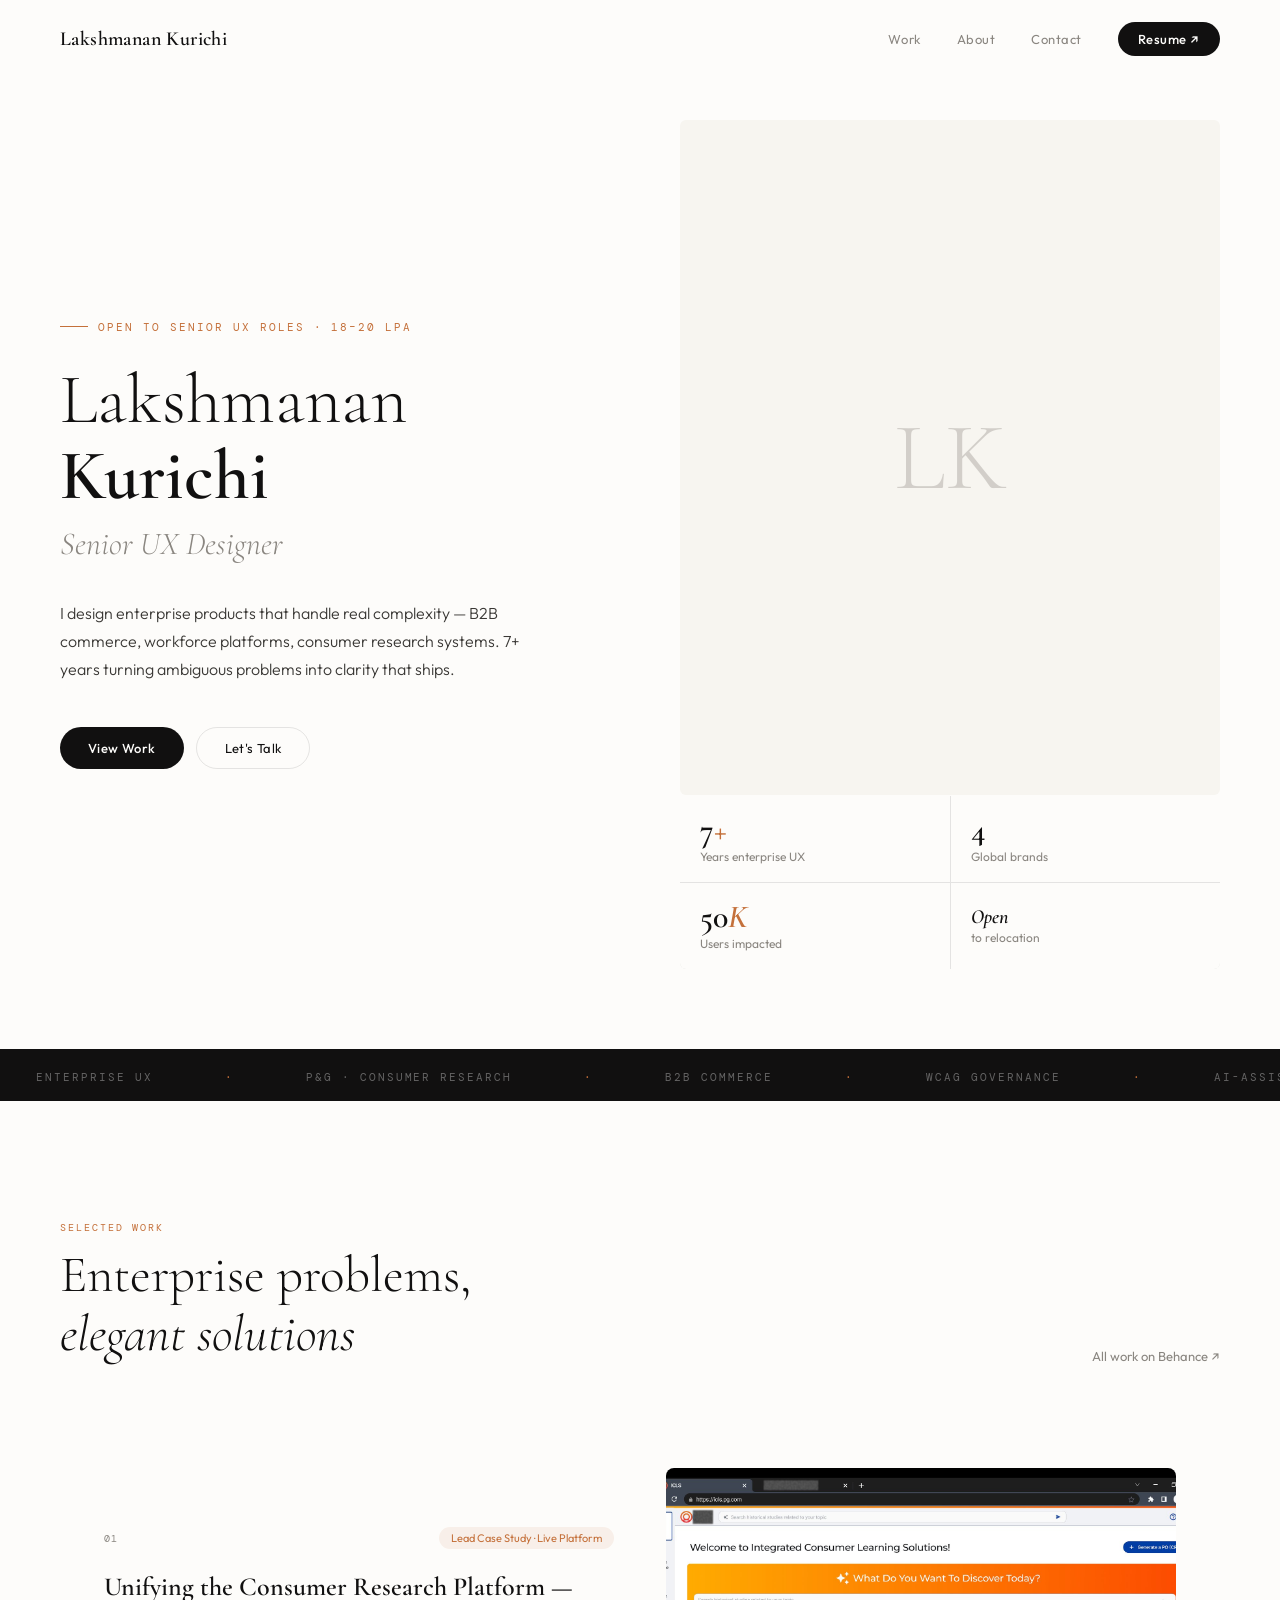
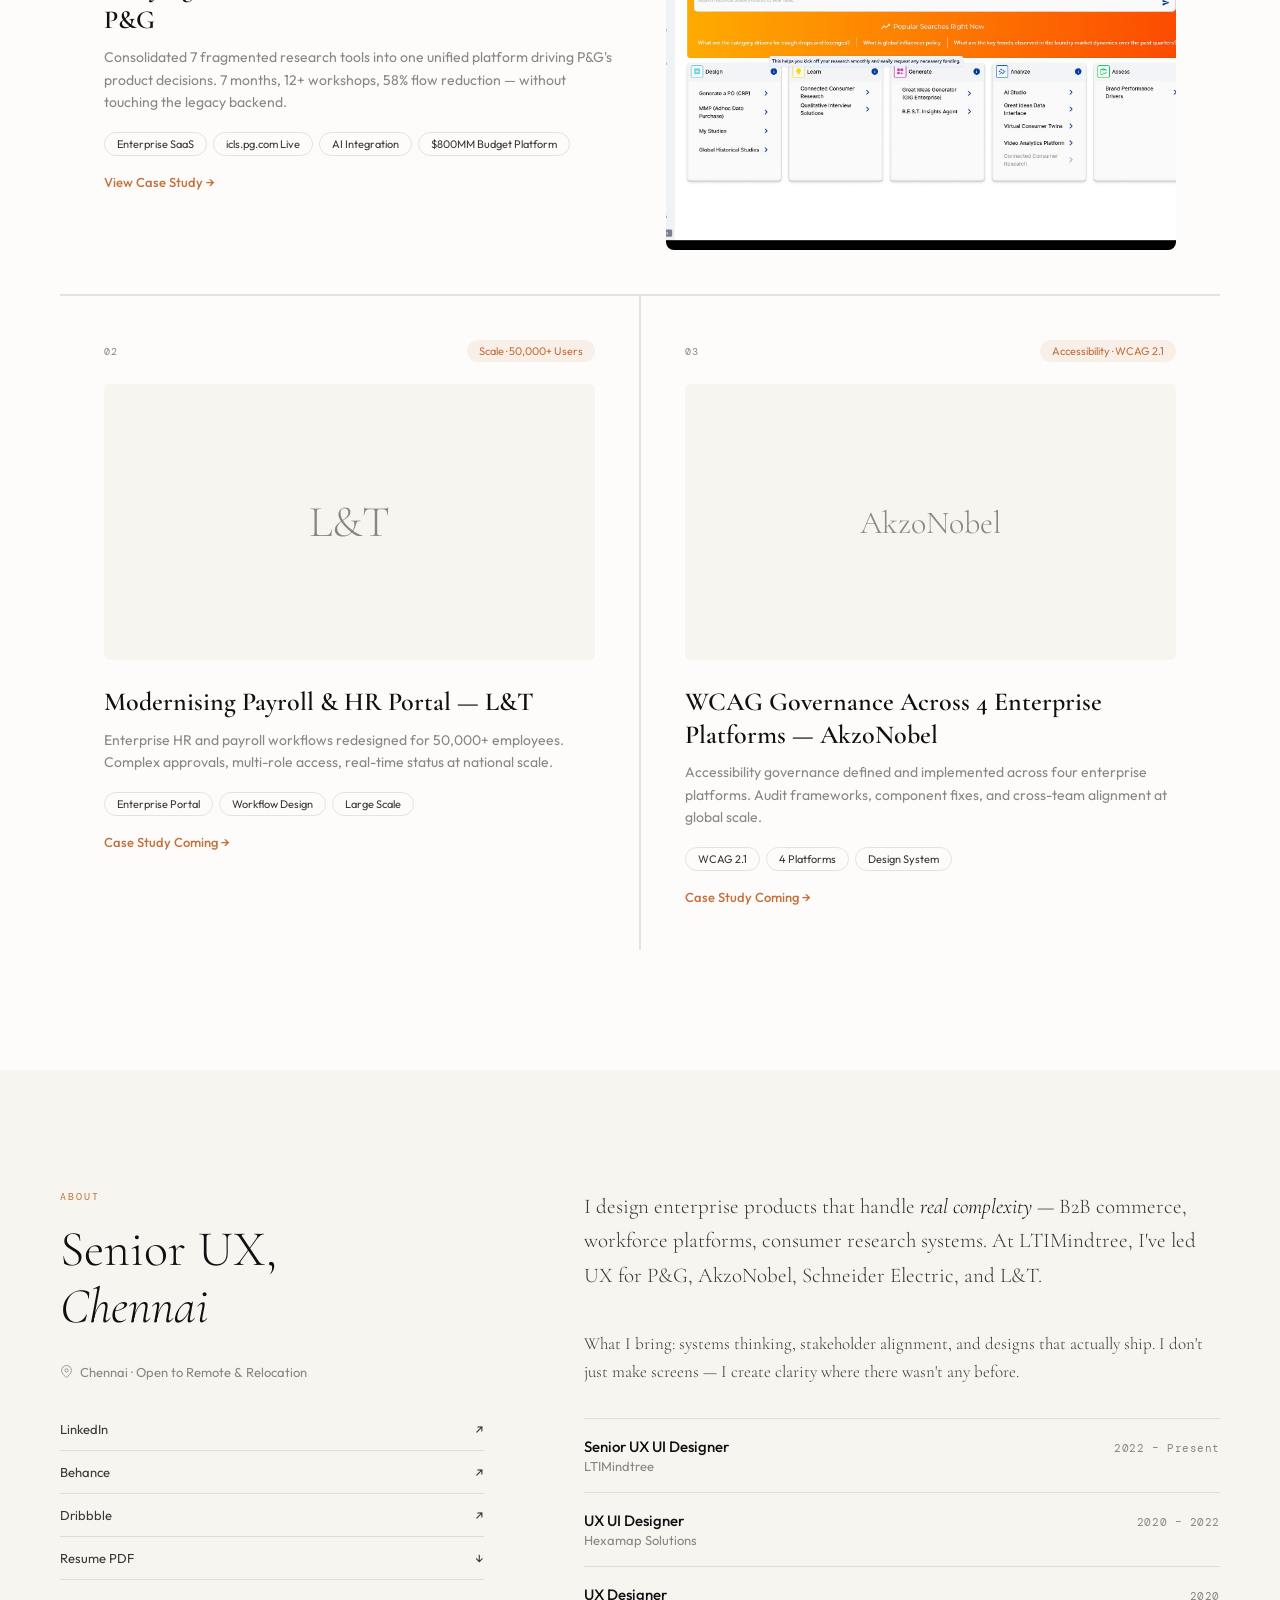
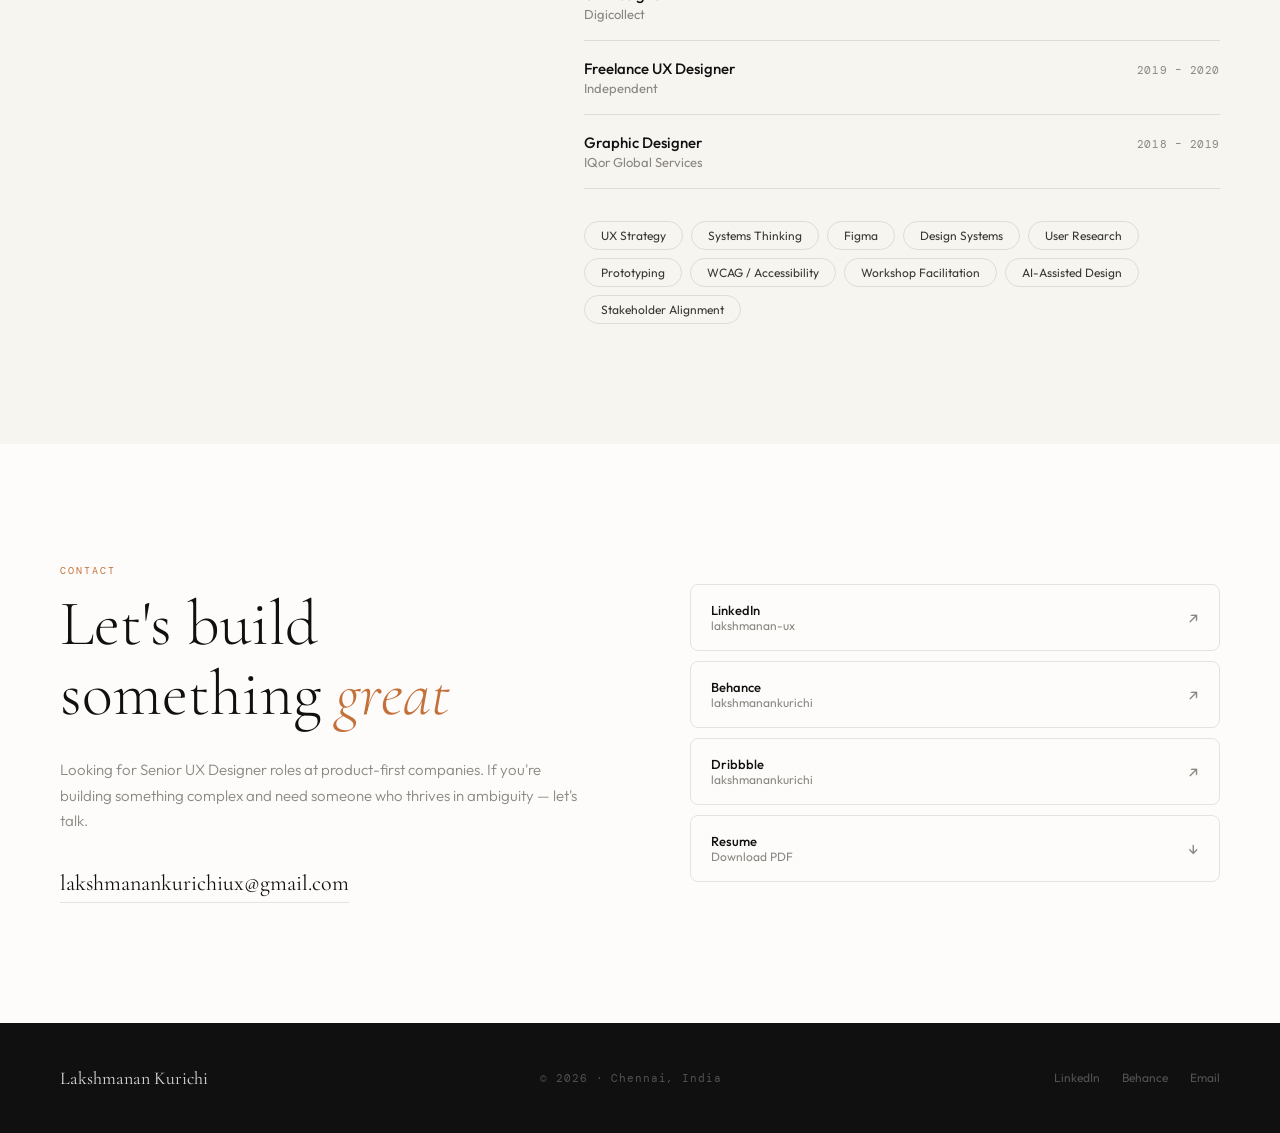
==== index.html @ 8e0becbf "First Push Sample" ====
<!DOCTYPE html>
<html lang="en">
<head>
<meta charset="UTF-8">
<meta name="viewport" content="width=device-width, initial-scale=1.0">
<title>Lakshmanan Kurichi — Senior UX Designer</title>
<link rel="preconnect" href="https://fonts.googleapis.com">
<link href="https://fonts.googleapis.com/css2?family=Cormorant+Garamond:ital,wght@0,300;0,400;0,600;1,300;1,400&family=Outfit:wght@300;400;500&family=DM+Mono:wght@400;500&display=swap" rel="stylesheet">
<style>
:root{--ink:#111010;--ink2:#3a3835;--muted:#8a8680;--border:rgba(17,16,16,0.1);--surface:#F7F5F0;--white:#FDFCFA;--accent:#C4703A;--accent2:#1A3A5C}
*,*::before,*::after{box-sizing:border-box;margin:0;padding:0}
html{scroll-behavior:smooth}
body{font-family:'Outfit',sans-serif;background:var(--white);color:var(--ink);-webkit-font-smoothing:antialiased;overflow-x:hidden}

nav{position:fixed;top:0;left:0;right:0;z-index:100;padding:22px 60px;display:flex;justify-content:space-between;align-items:center;background:rgba(253,252,250,0.92);backdrop-filter:blur(14px);border-bottom:1px solid transparent;transition:border-color 0.3s}
nav.scrolled{border-color:var(--border)}
.nav-logo{font-family:'Cormorant Garamond',serif;font-size:20px;font-weight:600;letter-spacing:0.02em;color:var(--ink);text-decoration:none}
.nav-links{display:flex;gap:36px;align-items:center}
.nav-links a{font-size:13px;color:var(--muted);text-decoration:none;letter-spacing:0.04em;transition:color 0.2s}
.nav-links a:hover{color:var(--ink)}
.nav-cta{font-size:12px;font-weight:500;color:var(--white)!important;background:var(--ink);padding:9px 20px;border-radius:99px;transition:opacity 0.2s}
.nav-cta:hover{opacity:0.75!important}

.hero{min-height:100vh;display:grid;grid-template-columns:1fr 1fr;align-items:center;padding:120px 60px 80px;gap:80px;max-width:1280px;margin:0 auto}
.hero-tag{font-family:'DM Mono',monospace;font-size:11px;letter-spacing:0.18em;text-transform:uppercase;color:var(--accent);margin-bottom:28px;display:flex;align-items:center;gap:10px}
.hero-tag::before{content:'';width:28px;height:1px;background:var(--accent)}
.hero-name{font-family:'Cormorant Garamond',serif;font-size:clamp(52px,5.5vw,78px);font-weight:300;line-height:1.08;margin-bottom:10px}
.hero-name strong{font-weight:600;display:block}
.hero-role{font-family:'Cormorant Garamond',serif;font-size:clamp(22px,2.5vw,34px);font-weight:300;font-style:italic;color:var(--muted);margin-bottom:36px}
.hero-desc{font-size:16px;font-weight:300;color:var(--ink2);line-height:1.75;max-width:460px;margin-bottom:44px}
.hero-actions{display:flex;gap:12px;flex-wrap:wrap}
.btn-primary{font-size:13px;font-weight:500;color:var(--white);background:var(--ink);padding:13px 28px;border-radius:99px;text-decoration:none;letter-spacing:0.03em;transition:opacity 0.2s}
.btn-primary:hover{opacity:0.78}
.btn-ghost{font-size:13px;color:var(--ink);border:1px solid var(--border);padding:12px 28px;border-radius:99px;text-decoration:none;letter-spacing:0.03em;transition:border-color 0.2s}
.btn-ghost:hover{border-color:var(--ink)}
.hero-right{position:relative}
.hero-photo-box{background:var(--surface);border-radius:6px;aspect-ratio:4/5;display:flex;align-items:center;justify-content:center;font-family:'Cormorant Garamond',serif;font-size:96px;font-weight:300;color:rgba(139,134,128,0.35);overflow:hidden}
.hero-photo-box img{width:100%;height:100%;object-fit:cover;object-position:top}
.hero-stats{display:grid;grid-template-columns:1fr 1fr;gap:1px;background:var(--border);margin-top:1px;overflow:hidden;border-radius:0 0 6px 6px}
.h-stat{background:var(--white);padding:18px 20px}
.h-stat-n{font-family:'Cormorant Garamond',serif;font-size:32px;font-weight:600;line-height:1;color:var(--ink)}
.h-stat-n span{color:var(--accent);font-style:italic}
.h-stat-l{font-size:12px;color:var(--muted);margin-top:3px}

.marquee-wrap{background:var(--ink);padding:16px 0;overflow:hidden;white-space:nowrap}
.marquee-track{display:inline-flex;animation:ticker 24s linear infinite}
.m-item{font-family:'DM Mono',monospace;font-size:11px;letter-spacing:0.18em;text-transform:uppercase;color:rgba(255,255,255,0.35);padding:0 36px}
.m-dot{color:var(--accent)}
@keyframes ticker{0%{transform:translateX(0)}100%{transform:translateX(-50%)}}

.work{padding:120px 60px;max-width:1280px;margin:0 auto}
.sh{display:flex;justify-content:space-between;align-items:flex-end;margin-bottom:60px}
.s-eyebrow{font-family:'DM Mono',monospace;font-size:10px;letter-spacing:0.2em;text-transform:uppercase;color:var(--accent);margin-bottom:12px}
.s-title{font-family:'Cormorant Garamond',serif;font-size:clamp(34px,4vw,52px);font-weight:300;line-height:1.15}
.s-title em{font-style:italic}
.s-all{font-size:13px;color:var(--muted);text-decoration:none;white-space:nowrap;transition:color 0.2s}
.s-all:hover{color:var(--ink)}

.projects-grid{display:grid;grid-template-columns:1fr 1fr;gap:2px;background:var(--border)}
.pc{background:var(--white);padding:44px;text-decoration:none;display:block;transition:background 0.25s;cursor:pointer}
.pc:hover{background:var(--surface)}
.pc.featured{grid-column:span 2;display:grid;grid-template-columns:1fr 1fr;gap:52px;align-items:center}
.pc-top{display:flex;justify-content:space-between;align-items:center;margin-bottom:22px}
.pc-num{font-family:'DM Mono',monospace;font-size:10px;color:var(--muted);letter-spacing:0.1em}
.pc-tag{font-size:11px;color:var(--accent);background:rgba(196,112,58,0.09);padding:4px 12px;border-radius:99px}
.pc-img{width:100%;aspect-ratio:16/9;object-fit:cover;border-radius:6px;background:var(--surface);display:block;margin-bottom:26px}
.pc-img-ph{width:100%;aspect-ratio:16/9;border-radius:6px;background:var(--surface);display:flex;align-items:center;justify-content:center;margin-bottom:26px;overflow:hidden}
.pc-img-big{width:100%;aspect-ratio:4/3;border-radius:8px;background:var(--surface);overflow:hidden;display:block}
.pc-img-big img{width:100%;height:100%;object-fit:cover}
.pc-h{font-family:'Cormorant Garamond',serif;font-size:26px;font-weight:600;line-height:1.25;margin-bottom:10px;color:var(--ink)}
.pc-d{font-size:14px;color:var(--muted);line-height:1.6;margin-bottom:18px}
.pc-chips{display:flex;flex-wrap:wrap;gap:6px}
.chip{font-size:11px;color:var(--ink2);border:1px solid var(--border);padding:4px 12px;border-radius:99px}
.pc-arrow{display:inline-flex;align-items:center;gap:6px;font-size:13px;color:var(--accent);font-weight:500;margin-top:18px;transition:gap 0.2s}
.pc:hover .pc-arrow{gap:10px}

.about-section{background:var(--surface);padding:120px 60px}
.about-inner{max-width:1280px;margin:0 auto;display:grid;grid-template-columns:1fr 1.5fr;gap:100px;align-items:start}
.about-sticky{position:sticky;top:120px}
.ab-label{font-family:'DM Mono',monospace;font-size:10px;letter-spacing:0.2em;text-transform:uppercase;color:var(--accent);margin-bottom:18px}
.ab-h{font-family:'Cormorant Garamond',serif;font-size:clamp(34px,4vw,50px);font-weight:300;line-height:1.15;margin-bottom:28px}
.ab-h em{font-style:italic}
.ab-loc{display:flex;align-items:center;gap:7px;font-size:13px;color:var(--muted);margin-bottom:28px}
.ab-links{display:flex;flex-direction:column}
.ab-link{font-size:13px;color:var(--ink2);text-decoration:none;display:flex;justify-content:space-between;padding:13px 0;border-bottom:1px solid var(--border);transition:color 0.2s}
.ab-link:hover{color:var(--accent)}
.ab-bio{font-family:'Cormorant Garamond',serif;font-size:21px;font-weight:300;line-height:1.65;color:var(--ink2);margin-bottom:36px}
.ab-bio em{font-style:italic;color:var(--ink)}
.exp-list{display:flex;flex-direction:column}
.exp-row{display:grid;grid-template-columns:1fr auto;padding:18px 0;border-bottom:1px solid var(--border);align-items:baseline}
.exp-row:first-child{border-top:1px solid var(--border)}
.exp-role{font-size:15px;font-weight:500;color:var(--ink)}
.exp-co{font-size:13px;color:var(--muted);margin-top:2px}
.exp-yr{font-family:'DM Mono',monospace;font-size:11px;color:var(--muted);letter-spacing:0.05em}
.skills-wrap{display:flex;flex-wrap:wrap;gap:8px;margin-top:32px}
.sk{font-size:12px;color:var(--ink2);border:1px solid var(--border);padding:6px 16px;border-radius:99px}

.contact-section{padding:120px 60px;max-width:1280px;margin:0 auto;display:grid;grid-template-columns:1fr 1fr;gap:100px;align-items:center}
.contact-h{font-family:'Cormorant Garamond',serif;font-size:clamp(40px,5vw,70px);font-weight:300;line-height:1.1;margin-bottom:28px}
.contact-h em{font-style:italic;color:var(--accent)}
.contact-note{font-size:15px;font-weight:300;color:var(--muted);line-height:1.7;margin-bottom:36px}
.contact-email{font-family:'Cormorant Garamond',serif;font-size:22px;color:var(--ink);text-decoration:none;border-bottom:1px solid var(--border);padding-bottom:6px;display:inline-block;transition:border-color 0.2s,color 0.2s}
.contact-email:hover{border-color:var(--accent);color:var(--accent)}
.cc-list{display:flex;flex-direction:column;gap:10px}
.cc{display:flex;justify-content:space-between;align-items:center;padding:17px 20px;border:1px solid var(--border);border-radius:8px;text-decoration:none;transition:border-color 0.2s,background 0.2s}
.cc:hover{border-color:var(--ink);background:var(--surface)}
.cc-name{font-size:13px;font-weight:500;color:var(--ink)}
.cc-handle{font-size:12px;color:var(--muted)}
.cc-arr{font-size:16px;color:var(--muted)}

footer{background:var(--ink);padding:44px 60px;display:flex;justify-content:space-between;align-items:center;flex-wrap:wrap;gap:16px}
.f-name{font-family:'Cormorant Garamond',serif;font-size:18px;color:rgba(255,255,255,0.85)}
.f-copy{font-family:'DM Mono',monospace;font-size:11px;color:rgba(255,255,255,0.28);letter-spacing:0.08em}
.f-links{display:flex;gap:22px}
.f-links a{font-size:12px;color:rgba(255,255,255,0.28);text-decoration:none;transition:color 0.2s}
.f-links a:hover{color:rgba(255,255,255,0.65)}

.reveal{opacity:0;transform:translateY(28px);transition:opacity 0.75s ease,transform 0.75s ease}
.reveal.v{opacity:1;transform:translateY(0)}
.d1{transition-delay:0.1s}.d2{transition-delay:0.2s}.d3{transition-delay:0.3s}

@media(max-width:900px){
  nav{padding:16px 24px}.nav-links a:not(.nav-cta){display:none}
  .hero{grid-template-columns:1fr;padding:90px 24px 60px;gap:40px}
  .hero-right{order:-1}.hero-photo-box{aspect-ratio:16/9}
  .work,.about-section,.contact-section{padding:72px 24px}
  .projects-grid,.about-inner,.contact-section{grid-template-columns:1fr}
  .pc.featured{grid-column:span 1;grid-template-columns:1fr}
  .about-sticky{position:static}
  .sh{flex-direction:column;align-items:flex-start;gap:14px}
  footer{padding:28px 24px;flex-direction:column;align-items:flex-start}
}
</style>
</head>
<body>

<nav id="nav">
  <a href="#" class="nav-logo">Lakshmanan Kurichi</a>
  <div class="nav-links">
    <a href="#work">Work</a>
    <a href="#about">About</a>
    <a href="#contact">Contact</a>
    <a href="https://framerusercontent.com/assets/ceJej9LwhSq118HrJtDrZCFo.pdf" class="nav-cta" target="_blank">Resume ↗</a>
  </div>
</nav>

<section class="hero">
  <div class="reveal">
    <div class="hero-tag">Open to Senior UX Roles · 18–20 LPA</div>
    <h1 class="hero-name">Lakshmanan<strong>Kurichi</strong></h1>
    <p class="hero-role">Senior UX Designer</p>
    <p class="hero-desc">I design enterprise products that handle real complexity — B2B commerce, workforce platforms, consumer research systems. 7+ years turning ambiguous problems into clarity that ships.</p>
    <div class="hero-actions">
      <a href="#work" class="btn-primary">View Work</a>
      <a href="#contact" class="btn-ghost">Let's Talk</a>
    </div>
  </div>
  <div class="reveal d2">
    <div class="hero-photo-box">LK</div>
    <div class="hero-stats">
      <div class="h-stat"><div class="h-stat-n">7<span>+</span></div><div class="h-stat-l">Years enterprise UX</div></div>
      <div class="h-stat"><div class="h-stat-n">4</div><div class="h-stat-l">Global brands</div></div>
      <div class="h-stat"><div class="h-stat-n">50<span>K</span></div><div class="h-stat-l">Users impacted</div></div>
      <div class="h-stat"><div class="h-stat-n" style="font-size:20px;font-style:italic;padding-top:6px">Open</div><div class="h-stat-l">to relocation</div></div>
    </div>
  </div>
</section>

<div class="marquee-wrap">
  <div class="marquee-track">
    <span class="m-item">Enterprise UX</span><span class="m-dot m-item">·</span>
    <span class="m-item">P&amp;G · Consumer Research</span><span class="m-dot m-item">·</span>
    <span class="m-item">B2B Commerce</span><span class="m-dot m-item">·</span>
    <span class="m-item">WCAG Governance</span><span class="m-dot m-item">·</span>
    <span class="m-item">AI-Assisted Design</span><span class="m-dot m-item">·</span>
    <span class="m-item">LTIMindtree</span><span class="m-dot m-item">·</span>
    <span class="m-item">Chennai India</span><span class="m-dot m-item">·</span>
    <span class="m-item">Design Systems</span><span class="m-dot m-item">·</span>
    <span class="m-item">Enterprise UX</span><span class="m-dot m-item">·</span>
    <span class="m-item">P&amp;G · Consumer Research</span><span class="m-dot m-item">·</span>
    <span class="m-item">B2B Commerce</span><span class="m-dot m-item">·</span>
    <span class="m-item">WCAG Governance</span><span class="m-dot m-item">·</span>
    <span class="m-item">AI-Assisted Design</span><span class="m-dot m-item">·</span>
    <span class="m-item">LTIMindtree</span><span class="m-dot m-item">·</span>
    <span class="m-item">Chennai India</span><span class="m-dot m-item">·</span>
    <span class="m-item">Design Systems</span><span class="m-dot m-item">·</span>
  </div>
</div>

<section class="work" id="work">
  <div class="sh reveal">
    <div>
      <div class="s-eyebrow">Selected Work</div>
      <h2 class="s-title">Enterprise problems,<br><em>elegant solutions</em></h2>
    </div>
    <a href="https://www.behance.net/lakshmanankurichi" target="_blank" class="s-all">All work on Behance ↗</a>
  </div>

  <div class="projects-grid reveal d1">
    <a href="PG_ICLS_CaseStudy.html" class="pc featured">
      <div>
        <div class="pc-top"><span class="pc-num">01</span><span class="pc-tag">Lead Case Study · Live Platform</span></div>
        <h3 class="pc-h">Unifying the Consumer Research Platform — P&amp;G</h3>
        <p class="pc-d">Consolidated 7 fragmented research tools into one unified platform driving P&amp;G's product decisions. 7 months, 12+ workshops, 58% flow reduction — without touching the legacy backend.</p>
        <div class="pc-chips">
          <span class="chip">Enterprise SaaS</span>
          <span class="chip">icls.pg.com Live</span>
          <span class="chip">AI Integration</span>
          <span class="chip">$800MM Budget Platform</span>
        </div>
        <div class="pc-arrow">View Case Study →</div>
      </div>
      <div class="pc-img-big"><img src="Group_3087.png" alt="P&G ICLS Dashboard"></div>
    </a>

    <a href="#" class="pc">
      <div class="pc-top"><span class="pc-num">02</span><span class="pc-tag">Scale · 50,000+ Users</span></div>
      <div class="pc-img-ph" style="border-radius:6px"><span style="font-family:'Cormorant Garamond',serif;font-size:44px;font-weight:300;color:var(--muted)">L&amp;T</span></div>
      <h3 class="pc-h">Modernising Payroll &amp; HR Portal — L&amp;T</h3>
      <p class="pc-d">Enterprise HR and payroll workflows redesigned for 50,000+ employees. Complex approvals, multi-role access, real-time status at national scale.</p>
      <div class="pc-chips"><span class="chip">Enterprise Portal</span><span class="chip">Workflow Design</span><span class="chip">Large Scale</span></div>
      <div class="pc-arrow">Case Study Coming →</div>
    </a>

    <a href="#" class="pc">
      <div class="pc-top"><span class="pc-num">03</span><span class="pc-tag">Accessibility · WCAG 2.1</span></div>
      <div class="pc-img-ph" style="border-radius:6px"><span style="font-family:'Cormorant Garamond',serif;font-size:32px;font-weight:300;color:var(--muted)">AkzoNobel</span></div>
      <h3 class="pc-h">WCAG Governance Across 4 Enterprise Platforms — AkzoNobel</h3>
      <p class="pc-d">Accessibility governance defined and implemented across four enterprise platforms. Audit frameworks, component fixes, and cross-team alignment at global scale.</p>
      <div class="pc-chips"><span class="chip">WCAG 2.1</span><span class="chip">4 Platforms</span><span class="chip">Design System</span></div>
      <div class="pc-arrow">Case Study Coming →</div>
    </a>
  </div>
</section>

<section class="about-section" id="about">
  <div class="about-inner">
    <div class="about-sticky reveal">
      <div class="ab-label">About</div>
      <h2 class="ab-h">Senior UX,<br><em>Chennai</em></h2>
      <div class="ab-loc">
        <svg width="13" height="13" viewBox="0 0 24 24" fill="none" stroke="currentColor" stroke-width="1.5"><path d="M21 10c0 7-9 13-9 13s-9-6-9-13a9 9 0 0 1 18 0z"/><circle cx="12" cy="10" r="3"/></svg>
        Chennai · Open to Remote &amp; Relocation
      </div>
      <div class="ab-links">
        <a href="https://www.linkedin.com/in/lakshmanan-ux/" target="_blank" class="ab-link">LinkedIn <span>↗</span></a>
        <a href="https://www.behance.net/lakshmanankurichi" target="_blank" class="ab-link">Behance <span>↗</span></a>
        <a href="https://dribbble.com/lakshmanankurichi" target="_blank" class="ab-link">Dribbble <span>↗</span></a>
        <a href="https://framerusercontent.com/assets/ceJej9LwhSq118HrJtDrZCFo.pdf" target="_blank" class="ab-link">Resume PDF <span>↓</span></a>
      </div>
    </div>
    <div class="reveal d1">
      <p class="ab-bio">I design enterprise products that handle <em>real complexity</em> — B2B commerce, workforce platforms, consumer research systems. At LTIMindtree, I've led UX for P&amp;G, AkzoNobel, Schneider Electric, and L&amp;T.</p>
      <p class="ab-bio" style="font-size:17px;margin-bottom:32px">What I bring: systems thinking, stakeholder alignment, and designs that actually ship. I don't just make screens — I create clarity where there wasn't any before.</p>
      <div class="exp-list">
        <div class="exp-row"><div><div class="exp-role">Senior UX UI Designer</div><div class="exp-co">LTIMindtree</div></div><div class="exp-yr">2022 – Present</div></div>
        <div class="exp-row"><div><div class="exp-role">UX UI Designer</div><div class="exp-co">Hexamap Solutions</div></div><div class="exp-yr">2020 – 2022</div></div>
        <div class="exp-row"><div><div class="exp-role">UX Designer</div><div class="exp-co">Digicollect</div></div><div class="exp-yr">2020</div></div>
        <div class="exp-row"><div><div class="exp-role">Freelance UX Designer</div><div class="exp-co">Independent</div></div><div class="exp-yr">2019 – 2020</div></div>
        <div class="exp-row"><div><div class="exp-role">Graphic Designer</div><div class="exp-co">IQor Global Services</div></div><div class="exp-yr">2018 – 2019</div></div>
      </div>
      <div class="skills-wrap">
        <span class="sk">UX Strategy</span><span class="sk">Systems Thinking</span><span class="sk">Figma</span><span class="sk">Design Systems</span><span class="sk">User Research</span><span class="sk">Prototyping</span><span class="sk">WCAG / Accessibility</span><span class="sk">Workshop Facilitation</span><span class="sk">AI-Assisted Design</span><span class="sk">Stakeholder Alignment</span>
      </div>
    </div>
  </div>
</section>

<section class="contact-section" id="contact">
  <div class="reveal">
    <div class="s-eyebrow" style="margin-bottom:12px">Contact</div>
    <h2 class="contact-h">Let's build something <em>great</em></h2>
    <p class="contact-note">Looking for Senior UX Designer roles at product-first companies. If you're building something complex and need someone who thrives in ambiguity — let's talk.</p>
    <a href="mailto:lakshmanankurichiux@gmail.com" class="contact-email">lakshmanankurichiux@gmail.com</a>
  </div>
  <div class="reveal d1">
    <div class="cc-list">
      <a href="https://www.linkedin.com/in/lakshmanan-ux/" target="_blank" class="cc"><div><div class="cc-name">LinkedIn</div><div class="cc-handle">lakshmanan-ux</div></div><span class="cc-arr">↗</span></a>
      <a href="https://www.behance.net/lakshmanankurichi" target="_blank" class="cc"><div><div class="cc-name">Behance</div><div class="cc-handle">lakshmanankurichi</div></div><span class="cc-arr">↗</span></a>
      <a href="https://dribbble.com/lakshmanankurichi" target="_blank" class="cc"><div><div class="cc-name">Dribbble</div><div class="cc-handle">lakshmanankurichi</div></div><span class="cc-arr">↗</span></a>
      <a href="https://framerusercontent.com/assets/ceJej9LwhSq118HrJtDrZCFo.pdf" target="_blank" class="cc"><div><div class="cc-name">Resume</div><div class="cc-handle">Download PDF</div></div><span class="cc-arr">↓</span></a>
    </div>
  </div>
</section>

<footer>
  <span class="f-name">Lakshmanan Kurichi</span>
  <span class="f-copy">© 2026 · Chennai, India</span>
  <div class="f-links">
    <a href="https://www.linkedin.com/in/lakshmanan-ux/" target="_blank">LinkedIn</a>
    <a href="https://www.behance.net/lakshmanankurichi" target="_blank">Behance</a>
    <a href="mailto:lakshmanankurichiux@gmail.com">Email</a>
  </div>
</footer>

<script>
document.getElementById('nav').classList.remove('scrolled');
window.addEventListener('scroll',()=>document.getElementById('nav').classList.toggle('scrolled',scrollY>20));
const io=new IntersectionObserver(entries=>entries.forEach(e=>{if(e.isIntersecting){e.target.classList.add('v');io.unobserve(e.target)}}),{threshold:0.08});
document.querySelectorAll('.reveal').forEach(el=>io.observe(el));
document.querySelectorAll('.reveal').forEach((el,i)=>{if(i<2)el.classList.add('v')});
</script>
</body>
</html>
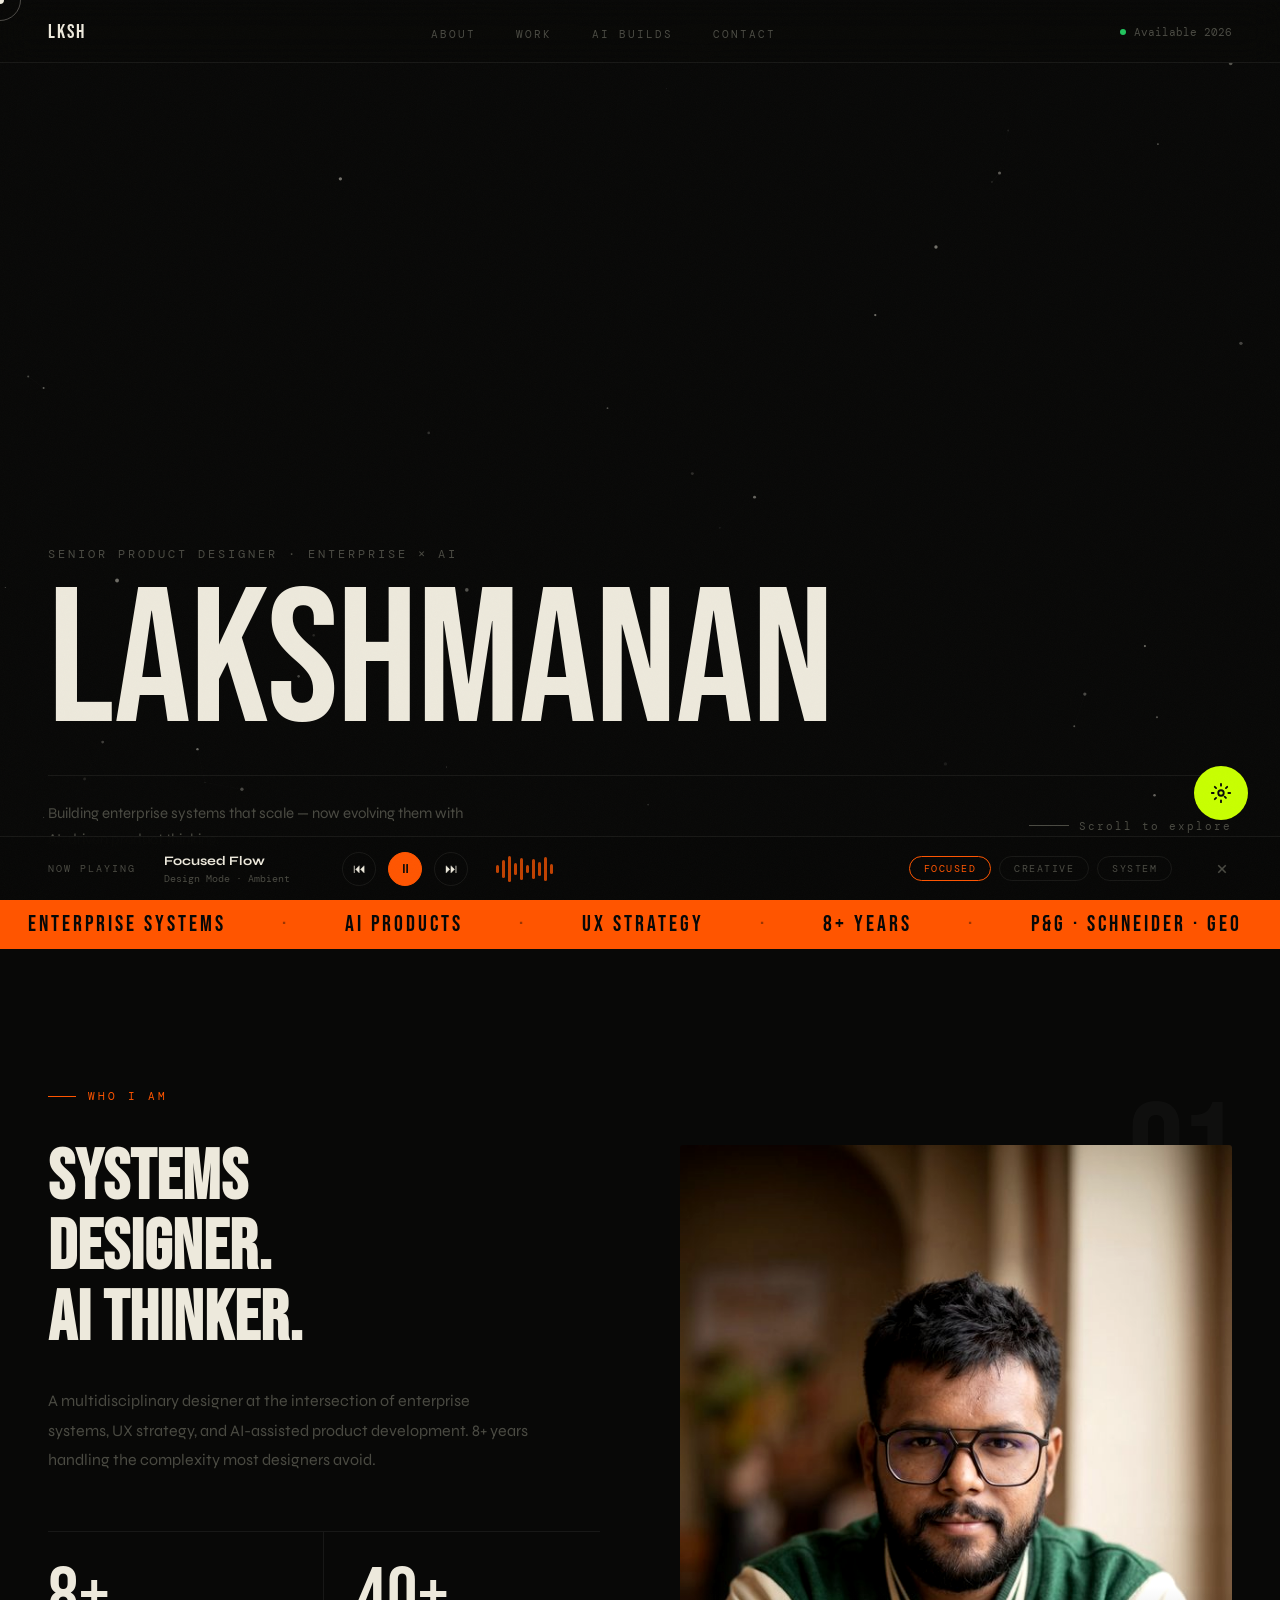
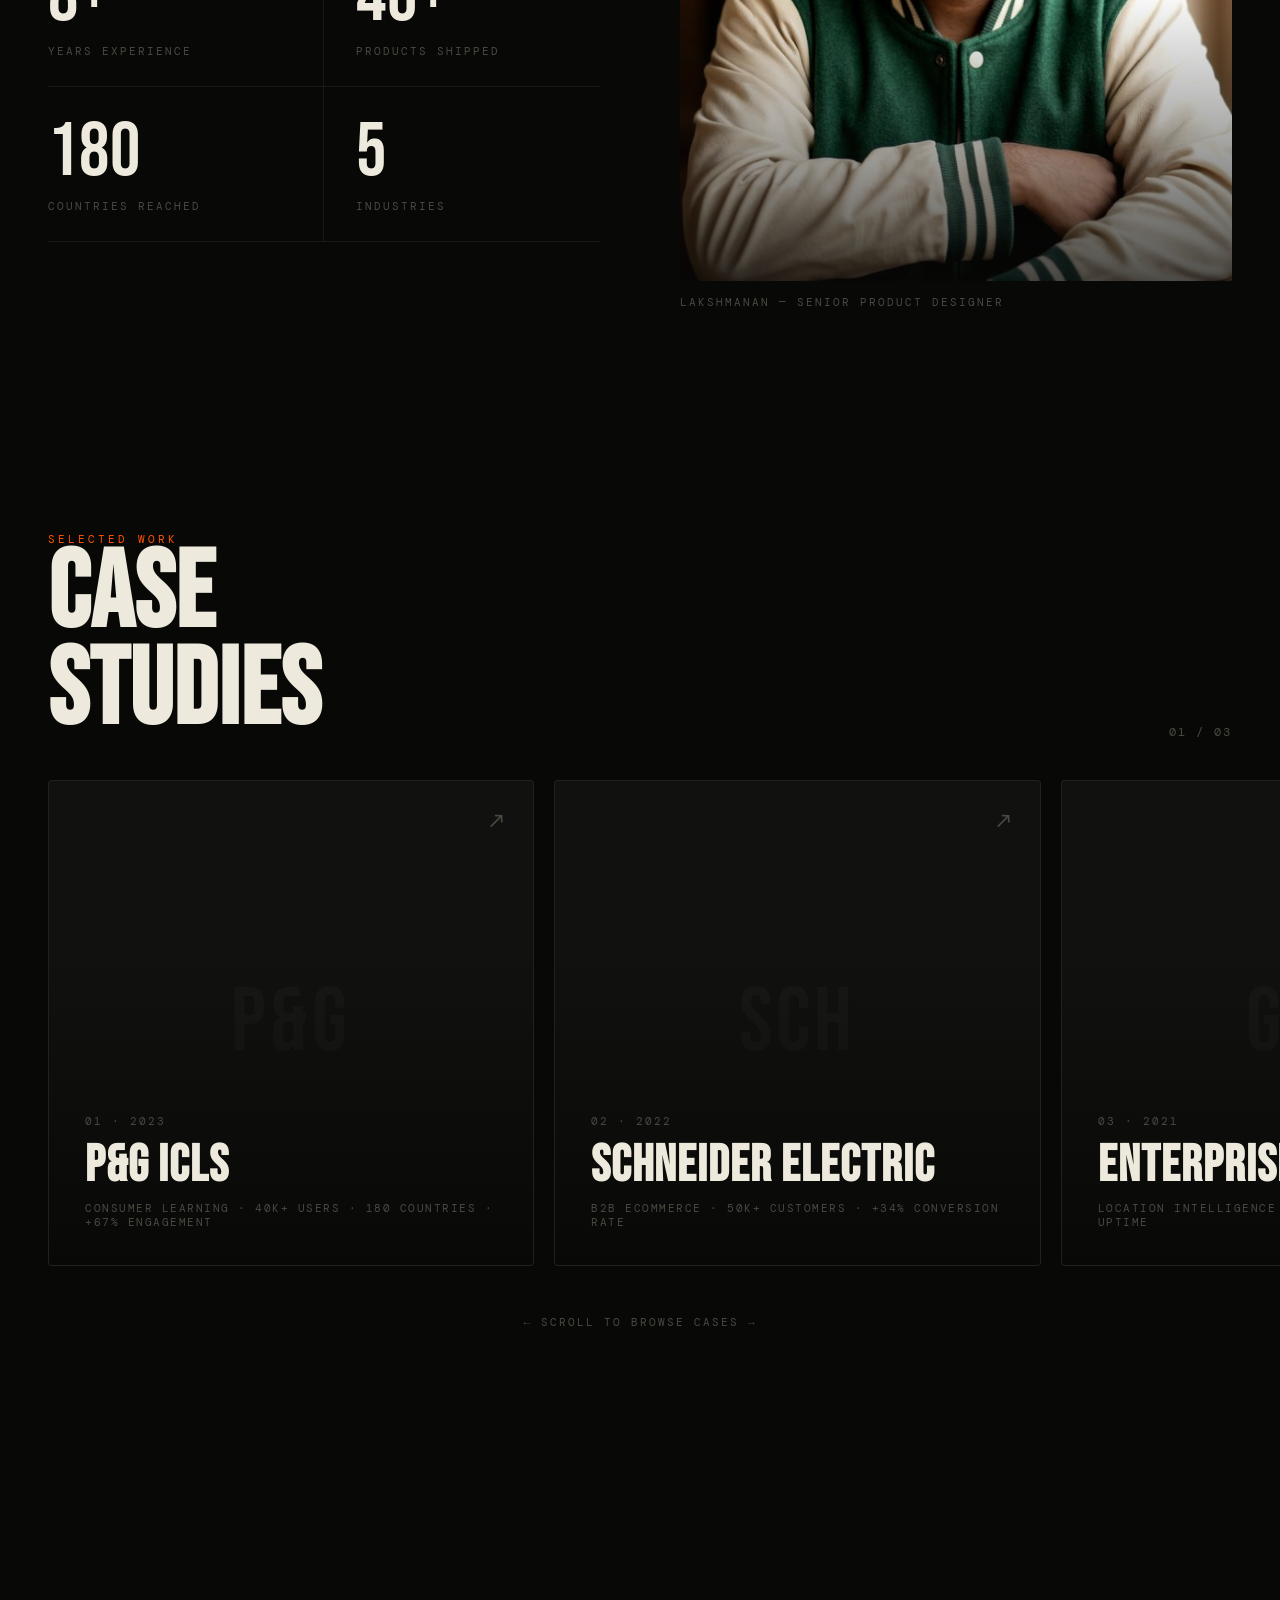
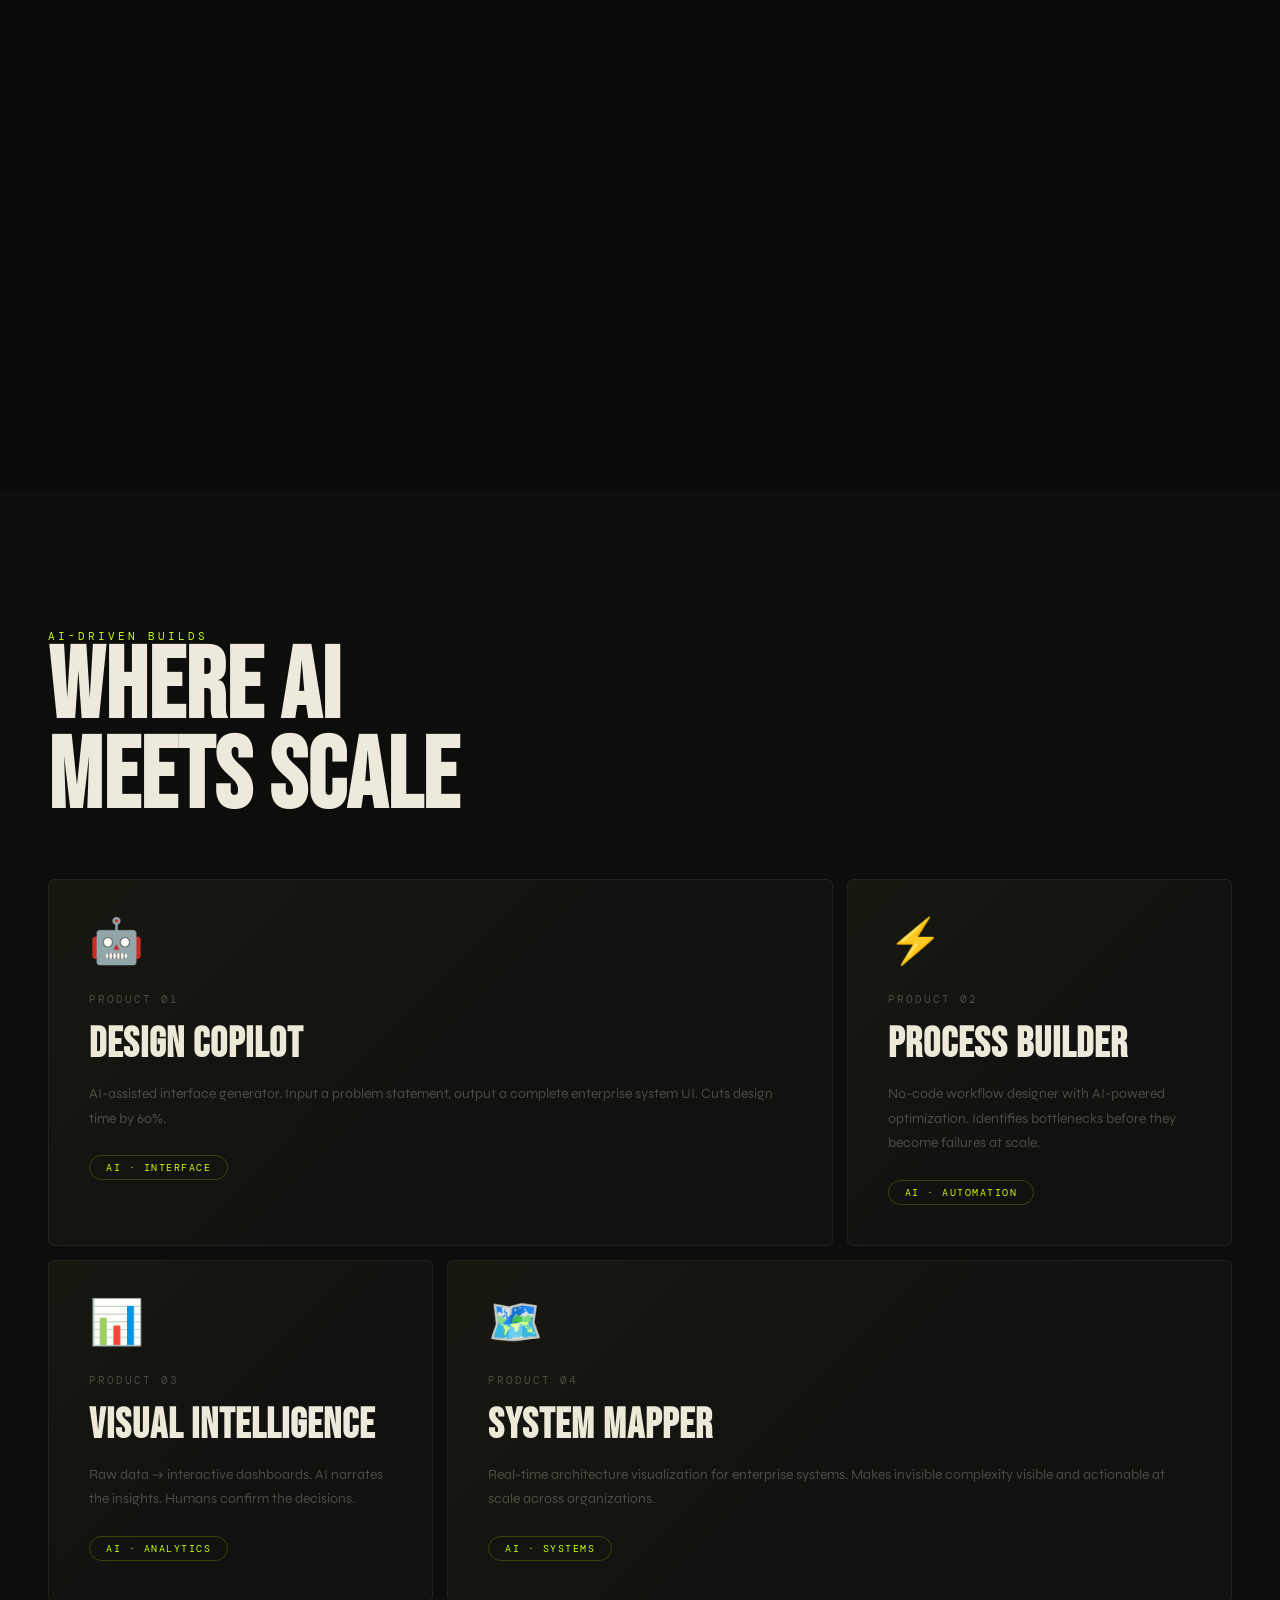
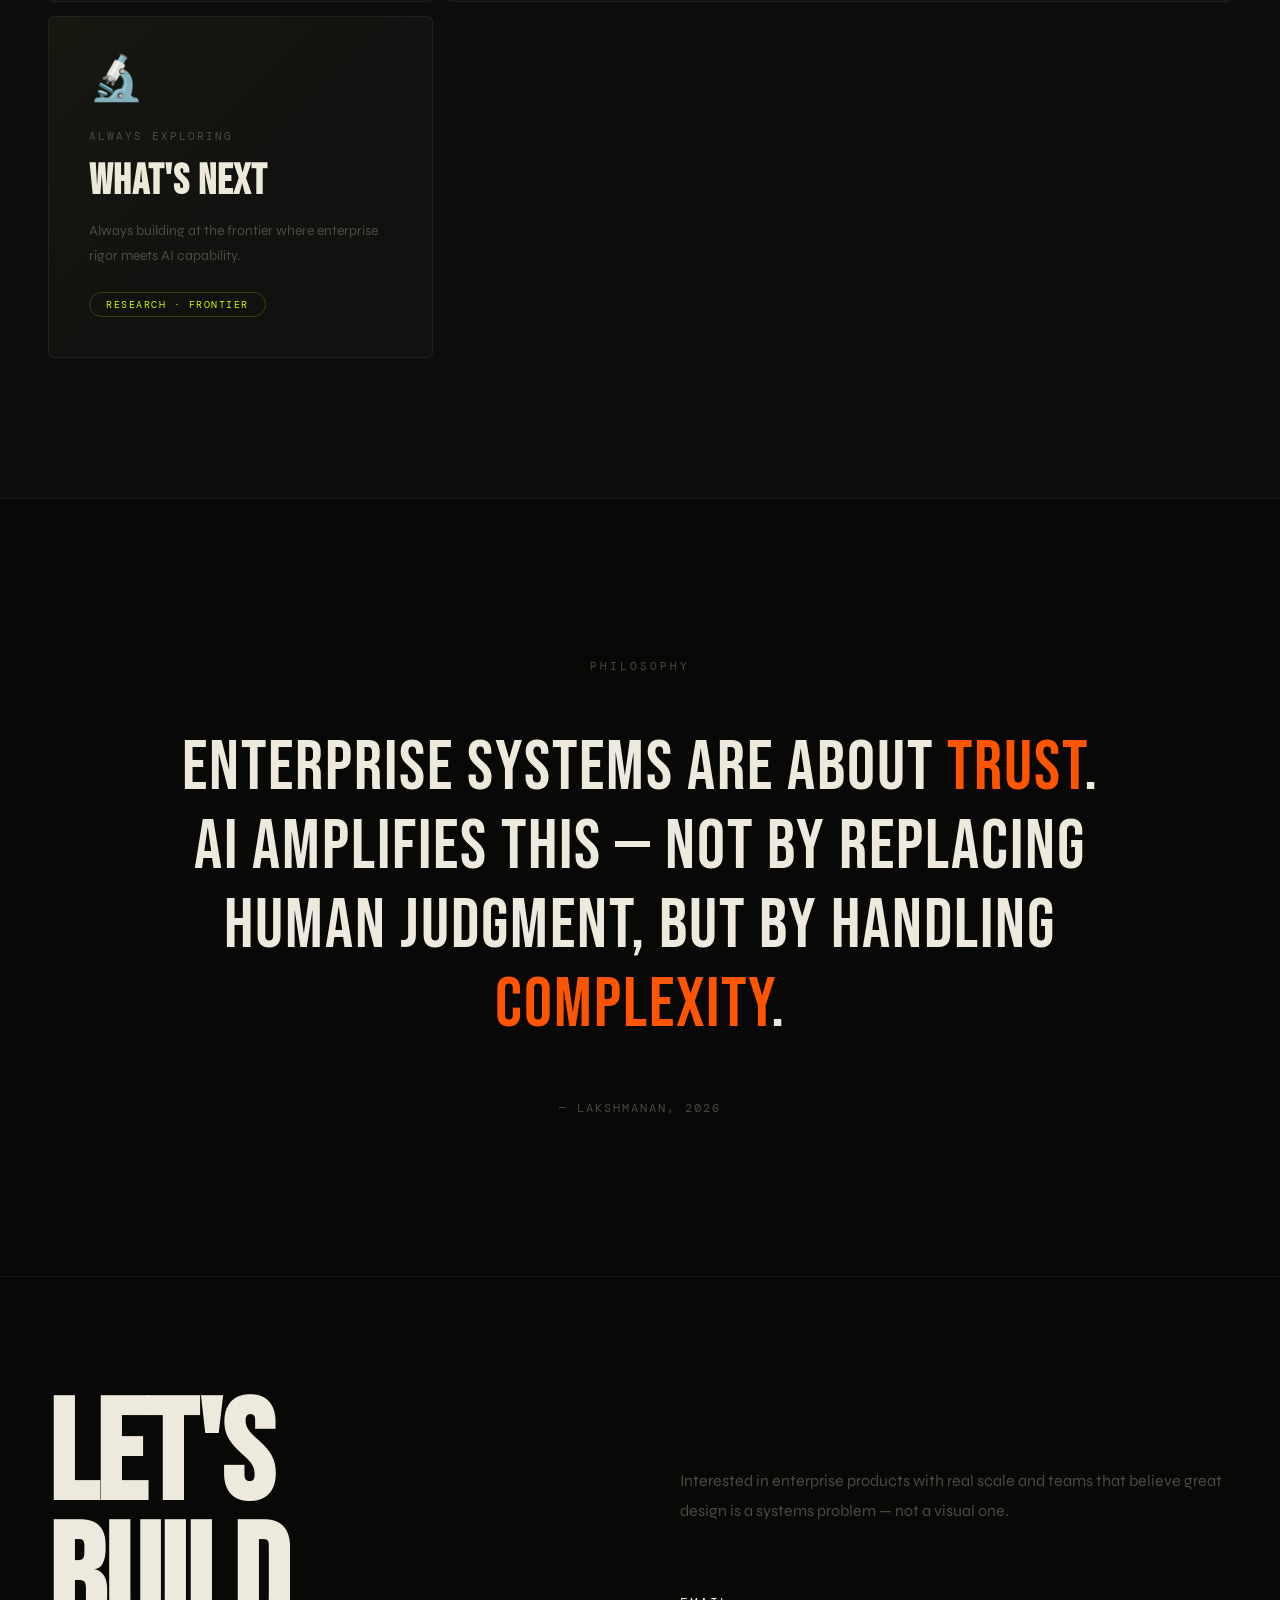
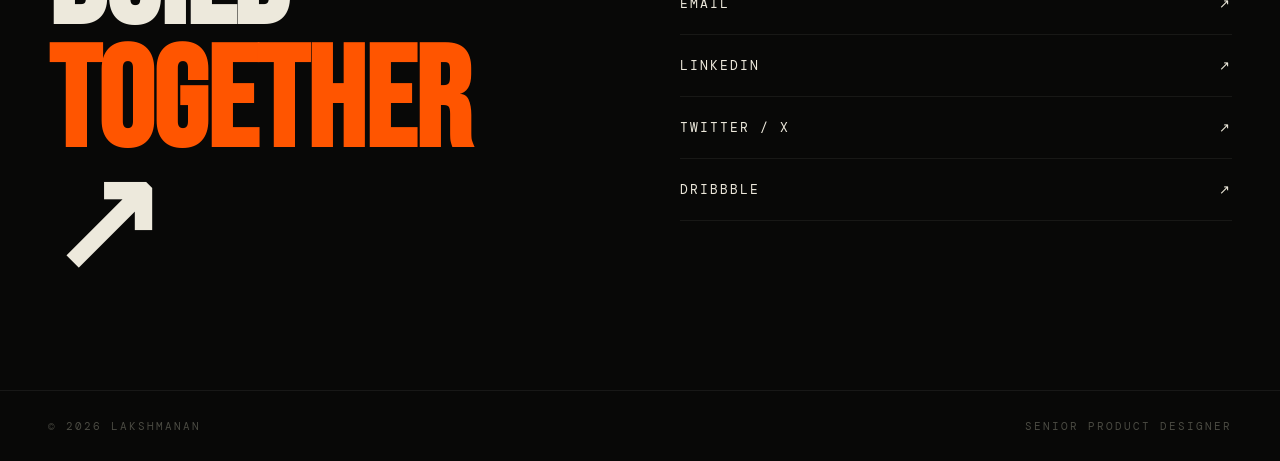
==== commit 4a4d00f1: "Deploy1705260649 v2" ====
--- a/index.html
+++ b/index.html
@@ -3,302 +3,569 @@
 <head>
 <meta charset="UTF-8">
 <meta name="viewport" content="width=device-width, initial-scale=1.0">
-<title>Lakshmanan Kurichi — Senior UX Designer</title>
-<link rel="preconnect" href="https://fonts.googleapis.com">
-<link href="https://fonts.googleapis.com/css2?family=Cormorant+Garamond:ital,wght@0,300;0,400;0,600;1,300;1,400&family=Outfit:wght@300;400;500&family=DM+Mono:wght@400;500&display=swap" rel="stylesheet">
+<title>Lakshmanan — Senior Product Designer</title>
+<link href="https://fonts.googleapis.com/css2?family=Bebas+Neue&family=Syne:wght@400;500;600;700;800&family=DM+Mono:ital,wght@0,400;0,500;1,400&display=swap" rel="stylesheet">
 <style>
-:root{--ink:#111010;--ink2:#3a3835;--muted:#8a8680;--border:rgba(17,16,16,0.1);--surface:#F7F5F0;--white:#FDFCFA;--accent:#C4703A;--accent2:#1A3A5C}
-*,*::before,*::after{box-sizing:border-box;margin:0;padding:0}
+*,*::before,*::after{margin:0;padding:0;box-sizing:border-box}
+:root{
+  --bg:#080807;--text:#EDE9DC;--accent:#FF5500;
+  --lime:#C8FF00;--muted:#4A4A42;--border:rgba(237,233,220,0.07);
+  --card:#111110;--disp:'Bebas Neue',sans-serif;
+  --sans:'Syne',sans-serif;--mono:'DM Mono',monospace;
+}
 html{scroll-behavior:smooth}
-body{font-family:'Outfit',sans-serif;background:var(--white);color:var(--ink);-webkit-font-smoothing:antialiased;overflow-x:hidden}
-
-nav{position:fixed;top:0;left:0;right:0;z-index:100;padding:22px 60px;display:flex;justify-content:space-between;align-items:center;background:rgba(253,252,250,0.92);backdrop-filter:blur(14px);border-bottom:1px solid transparent;transition:border-color 0.3s}
-nav.scrolled{border-color:var(--border)}
-.nav-logo{font-family:'Cormorant Garamond',serif;font-size:20px;font-weight:600;letter-spacing:0.02em;color:var(--ink);text-decoration:none}
-.nav-links{display:flex;gap:36px;align-items:center}
-.nav-links a{font-size:13px;color:var(--muted);text-decoration:none;letter-spacing:0.04em;transition:color 0.2s}
-.nav-links a:hover{color:var(--ink)}
-.nav-cta{font-size:12px;font-weight:500;color:var(--white)!important;background:var(--ink);padding:9px 20px;border-radius:99px;transition:opacity 0.2s}
-.nav-cta:hover{opacity:0.75!important}
-
-.hero{min-height:100vh;display:grid;grid-template-columns:1fr 1fr;align-items:center;padding:120px 60px 80px;gap:80px;max-width:1280px;margin:0 auto}
-.hero-tag{font-family:'DM Mono',monospace;font-size:11px;letter-spacing:0.18em;text-transform:uppercase;color:var(--accent);margin-bottom:28px;display:flex;align-items:center;gap:10px}
-.hero-tag::before{content:'';width:28px;height:1px;background:var(--accent)}
-.hero-name{font-family:'Cormorant Garamond',serif;font-size:clamp(52px,5.5vw,78px);font-weight:300;line-height:1.08;margin-bottom:10px}
-.hero-name strong{font-weight:600;display:block}
-.hero-role{font-family:'Cormorant Garamond',serif;font-size:clamp(22px,2.5vw,34px);font-weight:300;font-style:italic;color:var(--muted);margin-bottom:36px}
-.hero-desc{font-size:16px;font-weight:300;color:var(--ink2);line-height:1.75;max-width:460px;margin-bottom:44px}
-.hero-actions{display:flex;gap:12px;flex-wrap:wrap}
-.btn-primary{font-size:13px;font-weight:500;color:var(--white);background:var(--ink);padding:13px 28px;border-radius:99px;text-decoration:none;letter-spacing:0.03em;transition:opacity 0.2s}
-.btn-primary:hover{opacity:0.78}
-.btn-ghost{font-size:13px;color:var(--ink);border:1px solid var(--border);padding:12px 28px;border-radius:99px;text-decoration:none;letter-spacing:0.03em;transition:border-color 0.2s}
-.btn-ghost:hover{border-color:var(--ink)}
-.hero-right{position:relative}
-.hero-photo-box{background:var(--surface);border-radius:6px;aspect-ratio:4/5;display:flex;align-items:center;justify-content:center;font-family:'Cormorant Garamond',serif;font-size:96px;font-weight:300;color:rgba(139,134,128,0.35);overflow:hidden}
-.hero-photo-box img{width:100%;height:100%;object-fit:cover;object-position:top}
-.hero-stats{display:grid;grid-template-columns:1fr 1fr;gap:1px;background:var(--border);margin-top:1px;overflow:hidden;border-radius:0 0 6px 6px}
-.h-stat{background:var(--white);padding:18px 20px}
-.h-stat-n{font-family:'Cormorant Garamond',serif;font-size:32px;font-weight:600;line-height:1;color:var(--ink)}
-.h-stat-n span{color:var(--accent);font-style:italic}
-.h-stat-l{font-size:12px;color:var(--muted);margin-top:3px}
-
-.marquee-wrap{background:var(--ink);padding:16px 0;overflow:hidden;white-space:nowrap}
-.marquee-track{display:inline-flex;animation:ticker 24s linear infinite}
-.m-item{font-family:'DM Mono',monospace;font-size:11px;letter-spacing:0.18em;text-transform:uppercase;color:rgba(255,255,255,0.35);padding:0 36px}
-.m-dot{color:var(--accent)}
-@keyframes ticker{0%{transform:translateX(0)}100%{transform:translateX(-50%)}}
-
-.work{padding:120px 60px;max-width:1280px;margin:0 auto}
-.sh{display:flex;justify-content:space-between;align-items:flex-end;margin-bottom:60px}
-.s-eyebrow{font-family:'DM Mono',monospace;font-size:10px;letter-spacing:0.2em;text-transform:uppercase;color:var(--accent);margin-bottom:12px}
-.s-title{font-family:'Cormorant Garamond',serif;font-size:clamp(34px,4vw,52px);font-weight:300;line-height:1.15}
-.s-title em{font-style:italic}
-.s-all{font-size:13px;color:var(--muted);text-decoration:none;white-space:nowrap;transition:color 0.2s}
-.s-all:hover{color:var(--ink)}
-
-.projects-grid{display:grid;grid-template-columns:1fr 1fr;gap:2px;background:var(--border)}
-.pc{background:var(--white);padding:44px;text-decoration:none;display:block;transition:background 0.25s;cursor:pointer}
-.pc:hover{background:var(--surface)}
-.pc.featured{grid-column:span 2;display:grid;grid-template-columns:1fr 1fr;gap:52px;align-items:center}
-.pc-top{display:flex;justify-content:space-between;align-items:center;margin-bottom:22px}
-.pc-num{font-family:'DM Mono',monospace;font-size:10px;color:var(--muted);letter-spacing:0.1em}
-.pc-tag{font-size:11px;color:var(--accent);background:rgba(196,112,58,0.09);padding:4px 12px;border-radius:99px}
-.pc-img{width:100%;aspect-ratio:16/9;object-fit:cover;border-radius:6px;background:var(--surface);display:block;margin-bottom:26px}
-.pc-img-ph{width:100%;aspect-ratio:16/9;border-radius:6px;background:var(--surface);display:flex;align-items:center;justify-content:center;margin-bottom:26px;overflow:hidden}
-.pc-img-big{width:100%;aspect-ratio:4/3;border-radius:8px;background:var(--surface);overflow:hidden;display:block}
-.pc-img-big img{width:100%;height:100%;object-fit:cover}
-.pc-h{font-family:'Cormorant Garamond',serif;font-size:26px;font-weight:600;line-height:1.25;margin-bottom:10px;color:var(--ink)}
-.pc-d{font-size:14px;color:var(--muted);line-height:1.6;margin-bottom:18px}
-.pc-chips{display:flex;flex-wrap:wrap;gap:6px}
-.chip{font-size:11px;color:var(--ink2);border:1px solid var(--border);padding:4px 12px;border-radius:99px}
-.pc-arrow{display:inline-flex;align-items:center;gap:6px;font-size:13px;color:var(--accent);font-weight:500;margin-top:18px;transition:gap 0.2s}
-.pc:hover .pc-arrow{gap:10px}
-
-.about-section{background:var(--surface);padding:120px 60px}
-.about-inner{max-width:1280px;margin:0 auto;display:grid;grid-template-columns:1fr 1.5fr;gap:100px;align-items:start}
-.about-sticky{position:sticky;top:120px}
-.ab-label{font-family:'DM Mono',monospace;font-size:10px;letter-spacing:0.2em;text-transform:uppercase;color:var(--accent);margin-bottom:18px}
-.ab-h{font-family:'Cormorant Garamond',serif;font-size:clamp(34px,4vw,50px);font-weight:300;line-height:1.15;margin-bottom:28px}
-.ab-h em{font-style:italic}
-.ab-loc{display:flex;align-items:center;gap:7px;font-size:13px;color:var(--muted);margin-bottom:28px}
-.ab-links{display:flex;flex-direction:column}
-.ab-link{font-size:13px;color:var(--ink2);text-decoration:none;display:flex;justify-content:space-between;padding:13px 0;border-bottom:1px solid var(--border);transition:color 0.2s}
-.ab-link:hover{color:var(--accent)}
-.ab-bio{font-family:'Cormorant Garamond',serif;font-size:21px;font-weight:300;line-height:1.65;color:var(--ink2);margin-bottom:36px}
-.ab-bio em{font-style:italic;color:var(--ink)}
-.exp-list{display:flex;flex-direction:column}
-.exp-row{display:grid;grid-template-columns:1fr auto;padding:18px 0;border-bottom:1px solid var(--border);align-items:baseline}
-.exp-row:first-child{border-top:1px solid var(--border)}
-.exp-role{font-size:15px;font-weight:500;color:var(--ink)}
-.exp-co{font-size:13px;color:var(--muted);margin-top:2px}
-.exp-yr{font-family:'DM Mono',monospace;font-size:11px;color:var(--muted);letter-spacing:0.05em}
-.skills-wrap{display:flex;flex-wrap:wrap;gap:8px;margin-top:32px}
-.sk{font-size:12px;color:var(--ink2);border:1px solid var(--border);padding:6px 16px;border-radius:99px}
-
-.contact-section{padding:120px 60px;max-width:1280px;margin:0 auto;display:grid;grid-template-columns:1fr 1fr;gap:100px;align-items:center}
-.contact-h{font-family:'Cormorant Garamond',serif;font-size:clamp(40px,5vw,70px);font-weight:300;line-height:1.1;margin-bottom:28px}
-.contact-h em{font-style:italic;color:var(--accent)}
-.contact-note{font-size:15px;font-weight:300;color:var(--muted);line-height:1.7;margin-bottom:36px}
-.contact-email{font-family:'Cormorant Garamond',serif;font-size:22px;color:var(--ink);text-decoration:none;border-bottom:1px solid var(--border);padding-bottom:6px;display:inline-block;transition:border-color 0.2s,color 0.2s}
-.contact-email:hover{border-color:var(--accent);color:var(--accent)}
-.cc-list{display:flex;flex-direction:column;gap:10px}
-.cc{display:flex;justify-content:space-between;align-items:center;padding:17px 20px;border:1px solid var(--border);border-radius:8px;text-decoration:none;transition:border-color 0.2s,background 0.2s}
-.cc:hover{border-color:var(--ink);background:var(--surface)}
-.cc-name{font-size:13px;font-weight:500;color:var(--ink)}
-.cc-handle{font-size:12px;color:var(--muted)}
-.cc-arr{font-size:16px;color:var(--muted)}
-
-footer{background:var(--ink);padding:44px 60px;display:flex;justify-content:space-between;align-items:center;flex-wrap:wrap;gap:16px}
-.f-name{font-family:'Cormorant Garamond',serif;font-size:18px;color:rgba(255,255,255,0.85)}
-.f-copy{font-family:'DM Mono',monospace;font-size:11px;color:rgba(255,255,255,0.28);letter-spacing:0.08em}
-.f-links{display:flex;gap:22px}
-.f-links a{font-size:12px;color:rgba(255,255,255,0.28);text-decoration:none;transition:color 0.2s}
-.f-links a:hover{color:rgba(255,255,255,0.65)}
-
-.reveal{opacity:0;transform:translateY(28px);transition:opacity 0.75s ease,transform 0.75s ease}
-.reveal.v{opacity:1;transform:translateY(0)}
-.d1{transition-delay:0.1s}.d2{transition-delay:0.2s}.d3{transition-delay:0.3s}
+body{font-family:var(--sans);background:var(--bg);color:var(--text);overflow-x:hidden;cursor:none}
+body::after{content:'';position:fixed;inset:0;pointer-events:none;z-index:9000;opacity:0.025;background-image:url("data:image/svg+xml,%3Csvg viewBox='0 0 256 256' xmlns='http://www.w3.org/2000/svg'%3E%3Cfilter id='n'%3E%3CfeTurbulence type='fractalNoise' baseFrequency='0.9' numOctaves='4' stitchTiles='stitch'/%3E%3C/filter%3E%3Crect width='100%25' height='100%25' filter='url(%23n)'/%3E%3C/svg%3E");background-size:200px}
+
+/* LOADER */
+#loader{position:fixed;inset:0;z-index:99999;background:var(--bg);display:flex;flex-direction:column;justify-content:center;align-items:center;gap:28px;transition:opacity 0.7s ease}
+#loader.out{opacity:0;pointer-events:none}
+#lname{font-family:var(--disp);font-size:clamp(48px,8vw,96px);letter-spacing:4px;color:var(--text);overflow:hidden;height:1.1em;display:flex;align-items:center}
+#lname span{display:inline-block;transform:translateY(110%);animation:up 0.8s cubic-bezier(0.16,1,0.3,1) 0.2s forwards}
+#ltrack{width:240px;height:1px;background:rgba(237,233,220,0.12);position:relative}
+#lbar{position:absolute;left:0;top:0;height:100%;background:var(--accent);width:0%;transition:width 0.05s linear}
+#lpct{font-family:var(--mono);font-size:12px;color:var(--muted);letter-spacing:3px}
+@keyframes up{to{transform:translateY(0)}}
+
+/* CURSOR */
+#cdot{position:fixed;width:8px;height:8px;border-radius:50%;background:var(--text);pointer-events:none;z-index:99998;transform:translate(-50%,-50%);transition:width .2s,height .2s,background .2s,border-radius .2s}
+#cring{position:fixed;width:42px;height:42px;border:1px solid rgba(237,233,220,0.3);border-radius:50%;pointer-events:none;z-index:99997;transform:translate(-50%,-50%);transition:width .3s,height .3s,border-color .3s,border-radius .3s}
+body.hov #cring{width:68px;height:68px;border-color:var(--accent)}
+body.aihov #cring{width:68px;height:68px;border-color:var(--lime)}
+body.aihov #cdot{background:var(--lime)}
+body.txthov #cring{width:90px;height:8px;border-radius:4px}
+
+/* PROGRESS */
+#prog{position:fixed;top:0;left:0;z-index:9000;height:2px;background:var(--accent);width:0%;transition:width .1s linear;pointer-events:none}
+
+/* NAV */
+nav{position:fixed;top:2px;left:0;right:0;z-index:500;padding:18px 48px;display:flex;justify-content:space-between;align-items:center;background:rgba(8,8,7,0.88);backdrop-filter:blur(16px);border-bottom:1px solid var(--border)}
+.nlogo{font-family:var(--disp);font-size:20px;letter-spacing:2px;color:var(--text);text-decoration:none}
+.nlinks{display:flex;gap:40px;list-style:none}
+.nlinks a{font-family:var(--mono);font-size:11px;text-transform:uppercase;letter-spacing:2px;color:var(--muted);text-decoration:none;position:relative;transition:color .25s}
+.nlinks a::after{content:'';position:absolute;bottom:-2px;left:0;right:0;height:1px;background:var(--accent);transform:scaleX(0);transform-origin:left;transition:transform .3s}
+.nlinks a:hover{color:var(--text)}
+.nlinks a:hover::after{transform:scaleX(1)}
+.nstatus{display:flex;align-items:center;gap:8px;font-family:var(--mono);font-size:11px;color:var(--muted)}
+.nstatus::before{content:'';width:6px;height:6px;border-radius:50%;background:#22c55e;animation:blink 2s infinite}
+@keyframes blink{0%,100%{opacity:1}50%{opacity:.3}}
+
+/* HERO */
+#hero{position:relative;height:100vh;overflow:hidden;display:flex;flex-direction:column;justify-content:flex-end;padding:0 48px 48px}
+#hcanvas{position:absolute;inset:0;z-index:0}
+.hcontent{position:relative;z-index:1}
+.hpre{font-family:var(--mono);font-size:12px;letter-spacing:3px;color:var(--muted);text-transform:uppercase;margin-bottom:16px;opacity:0;animation:fadeIn .8s ease 2.8s forwards}
+.hname{font-family:var(--disp);font-size:clamp(78px,15vw,210px);line-height:.9;letter-spacing:-1px;color:var(--text);overflow:hidden}
+.hname-inner{display:block;transform:translateY(105%);animation:up 1s cubic-bezier(0.16,1,0.3,1) 2.4s forwards}
+.hname .ac{color:var(--accent)}
+.hrule{display:flex;justify-content:space-between;align-items:center;border-top:1px solid var(--border);padding-top:24px;margin-top:24px;opacity:0;animation:fadeIn .8s ease 3s forwards}
+.hdesc{font-size:15px;color:var(--muted);max-width:420px;line-height:1.75}
+.hscroll{font-family:var(--mono);font-size:11px;letter-spacing:2px;color:var(--muted);display:flex;align-items:center;gap:10px}
+.hline{width:40px;height:1px;background:var(--muted)}
+@keyframes fadeIn{to{opacity:1}}
+
+/* MARQUEE */
+.mqwrap{overflow:hidden;background:var(--accent);padding:11px 0}
+.mqtrack{display:flex;animation:scroll 16s linear infinite;white-space:nowrap}
+.mqi{font-family:var(--disp);font-size:22px;letter-spacing:3px;padding:0 28px;color:var(--bg);flex-shrink:0;text-transform:uppercase}
+.mqs{color:rgba(8,8,7,.4)!important}
+@keyframes scroll{from{transform:translateX(0)}to{transform:translateX(-50%)}}
+
+/* ABOUT */
+#about{padding:140px 48px;display:grid;grid-template-columns:1fr 1fr;gap:80px;align-items:start}
+.atag{font-family:var(--mono);font-size:11px;text-transform:uppercase;letter-spacing:3px;color:var(--accent);margin-bottom:40px;display:flex;align-items:center;gap:12px}
+.atag::before{content:'';width:28px;height:1px;background:var(--accent)}
+.ahed{font-family:var(--disp);font-size:clamp(44px,5.5vw,72px);line-height:1;letter-spacing:1px;color:var(--text);margin-bottom:32px}
+.abody{font-size:16px;color:var(--muted);line-height:1.85;max-width:480px;margin-bottom:56px}
+.astats{display:grid;grid-template-columns:1fr 1fr;border-top:1px solid var(--border)}
+.stat{padding:28px 0;border-bottom:1px solid var(--border)}
+.stat:nth-child(odd){border-right:1px solid var(--border);padding-right:32px}
+.stat:nth-child(even){padding-left:32px}
+.sval{font-family:var(--disp);font-size:clamp(52px,6vw,76px);line-height:1;letter-spacing:1px;color:var(--text)}
+.slbl{font-family:var(--mono);font-size:11px;text-transform:uppercase;letter-spacing:2px;color:var(--muted);margin-top:8px}
+.aphoto{position:relative;padding-top:56px}
+.bgnum{position:absolute;top:0;right:0;font-family:var(--disp);font-size:140px;line-height:1;color:rgba(237,233,220,.035);user-select:none;letter-spacing:-4px}
+.ptilt{width:100%;aspect-ratio:3/4;border-radius:3px;overflow:hidden;transition:transform .1s ease;position:relative}
+.ptilt img{width:100%;height:100%;object-fit:cover;object-position:center top;filter:grayscale(15%) contrast(1.1)}
+.ptilt::after{content:'';position:absolute;inset:0;background:linear-gradient(to bottom,transparent 60%,rgba(8,8,7,.7));pointer-events:none}
+.pcap{font-family:var(--mono);font-size:11px;text-transform:uppercase;letter-spacing:2px;color:var(--muted);margin-top:14px}
+
+/* WORK HORIZONTAL */
+#worksec{height:360vh;position:relative}
+.wsticky{position:sticky;top:0;height:100vh;overflow:hidden;display:flex;flex-direction:column;justify-content:center}
+.whd{padding:0 48px 40px;display:flex;justify-content:space-between;align-items:flex-end;flex-shrink:0}
+.wlbl{font-family:var(--mono);font-size:11px;text-transform:uppercase;letter-spacing:3px;color:var(--accent)}
+.wtit{font-family:var(--disp);font-size:clamp(56px,9vw,108px);line-height:.9;letter-spacing:1px;color:var(--text)}
+.wctr{font-family:var(--mono);font-size:12px;letter-spacing:2px;color:var(--muted)}
+.wtwrap{overflow:hidden;padding:0 48px}
+.wtrack{display:flex;gap:20px;transition:transform .06s linear;will-change:transform}
+.wcard{flex-shrink:0;width:38vw;min-width:400px;height:54vh;background:var(--card);border:1px solid var(--border);border-radius:4px;overflow:hidden;display:flex;flex-direction:column;justify-content:flex-end;padding:36px;position:relative;cursor:none;transition:border-color .3s}
+.wcard:hover{border-color:rgba(237,233,220,.2)}
+.wbg{position:absolute;inset:0;display:flex;align-items:center;justify-content:center}
+.wvis{font-family:var(--disp);font-size:90px;color:rgba(237,233,220,.035);letter-spacing:4px;user-select:none}
+.wcard::after{content:'';position:absolute;inset:0;background:linear-gradient(to bottom,transparent 35%,rgba(8,8,7,.96));pointer-events:none}
+.wcontent{position:relative;z-index:1}
+.wnum{font-family:var(--mono);font-size:11px;text-transform:uppercase;letter-spacing:2px;color:var(--muted);margin-bottom:12px}
+.wname{font-family:var(--disp);font-size:clamp(34px,4vw,56px);line-height:1;letter-spacing:1px;color:var(--text);margin-bottom:10px}
+.wtag{font-family:var(--mono);font-size:11px;text-transform:uppercase;letter-spacing:1.5px;color:var(--muted)}
+.warr{position:absolute;top:28px;right:28px;z-index:1;font-size:22px;color:var(--muted);transition:transform .3s,color .3s}
+.wcard:hover .warr{transform:translate(4px,-4px);color:var(--accent)}
+.whint{position:absolute;bottom:20px;left:50%;transform:translateX(-50%);font-family:var(--mono);font-size:11px;letter-spacing:2px;color:var(--muted);text-transform:uppercase;display:flex;align-items:center;gap:8px;animation:fade 1.5s ease-in-out infinite alternate}
+@keyframes fade{from{opacity:.3}to{opacity:.7}}
+
+/* BENTO PRODUCTS */
+#products{padding:140px 48px;background:#0D0D0B}
+.phd{display:flex;justify-content:space-between;align-items:flex-end;margin-bottom:56px}
+.plbl{font-family:var(--mono);font-size:11px;text-transform:uppercase;letter-spacing:3px;color:var(--lime)}
+.ptitle{font-family:var(--disp);font-size:clamp(52px,8vw,100px);line-height:.9;letter-spacing:1px;color:var(--text)}
+.bento{display:grid;grid-template-columns:1fr 1fr 1fr;gap:14px}
+.bc{background:var(--card);border:1px solid var(--border);border-radius:6px;padding:40px;position:relative;overflow:hidden;transition:border-color .3s,transform .1s ease;cursor:none}
+.bc:nth-child(1){grid-column:span 2}
+.bc:nth-child(4){grid-column:span 2}
+.bc:hover{border-color:rgba(200,255,0,.2)}
+.bc::before{content:'';position:absolute;inset:0;background:linear-gradient(135deg,rgba(200,255,0,.03) 0%,transparent 60%);pointer-events:none}
+.bico{font-size:44px;margin-bottom:28px;display:block;line-height:1}
+.bnum{font-family:var(--mono);font-size:11px;text-transform:uppercase;letter-spacing:2px;color:var(--muted);margin-bottom:16px}
+.bname{font-family:var(--disp);font-size:clamp(26px,3.5vw,42px);letter-spacing:1px;color:var(--text);margin-bottom:14px;line-height:1.1}
+.bdesc{font-size:14px;color:var(--muted);line-height:1.75}
+.btag{display:inline-block;margin-top:24px;padding:5px 16px;border:1px solid rgba(200,255,0,.2);border-radius:40px;font-family:var(--mono);font-size:10px;letter-spacing:1.5px;color:var(--lime);text-transform:uppercase}
+
+/* PHILOSOPHY */
+#phil{padding:160px 48px;text-align:center;border-top:1px solid var(--border)}
+.phtag{font-family:var(--mono);font-size:11px;text-transform:uppercase;letter-spacing:3px;color:var(--muted);margin-bottom:56px;display:block}
+.phq{font-family:var(--disp);font-size:clamp(36px,5.5vw,76px);line-height:1.12;letter-spacing:2px;color:var(--text);max-width:920px;margin:0 auto 56px}
+.phq .ac{color:var(--accent)}
+.phby{font-family:var(--mono);font-size:12px;text-transform:uppercase;letter-spacing:2px;color:var(--muted)}
+
+/* CONTACT */
+#contact{padding:120px 48px 100px;border-top:1px solid var(--border)}
+.cgrid{display:grid;grid-template-columns:1fr 1fr;gap:80px;align-items:center}
+.ched{font-family:var(--disp);font-size:clamp(68px,11vw,140px);line-height:.88;letter-spacing:-1px;color:var(--text)}
+.ched .ac{color:var(--accent)}
+.cbody{font-size:16px;color:var(--muted);line-height:1.85;margin-bottom:48px}
+.clinks{display:flex;flex-direction:column}
+.cl{display:flex;justify-content:space-between;align-items:center;padding:22px 0;border-bottom:1px solid var(--border);text-decoration:none;color:var(--text);font-family:var(--mono);font-size:13px;text-transform:uppercase;letter-spacing:2px;cursor:none;transition:padding-left .4s cubic-bezier(0.23,1,0.32,1),color .3s}
+.cl:hover{color:var(--accent);padding-left:16px}
+.cl span:last-child{transition:transform .3s}
+.cl:hover span:last-child{transform:translate(5px,-5px)}
+footer{padding:28px 48px;display:flex;justify-content:space-between;border-top:1px solid var(--border)}
+.fl,.fr{font-family:var(--mono);font-size:11px;text-transform:uppercase;letter-spacing:2px;color:var(--muted)}
+
+/* MUSIC PLAYER */
+#mp{position:fixed;bottom:0;left:0;right:0;z-index:600;height:64px;background:rgba(8,8,7,.94);backdrop-filter:blur(20px);border-top:1px solid var(--border);padding:0 48px;display:flex;align-items:center;gap:28px;transform:translateY(100%);transition:transform .5s cubic-bezier(0.16,1,0.3,1)}
+#mp.show{transform:translateY(0)}
+.mplbl{font-family:var(--mono);font-size:10px;text-transform:uppercase;letter-spacing:2px;color:var(--muted);white-space:nowrap}
+.mptrack{display:flex;flex-direction:column;gap:3px;min-width:150px}
+.mpname{font-size:13px;font-weight:700;color:var(--text)}
+.mpartist{font-family:var(--mono);font-size:10px;color:var(--muted)}
+.mpctrl{display:flex;align-items:center;gap:12px}
+.mpbtn{width:34px;height:34px;border-radius:50%;border:1px solid var(--border);background:transparent;color:var(--text);cursor:none;display:flex;align-items:center;justify-content:center;font-size:13px;transition:all .25s}
+.mpbtn:hover{border-color:var(--accent);color:var(--accent)}
+.mpbtn.on{background:var(--accent);border-color:var(--accent);color:var(--bg)}
+.wave{display:flex;align-items:center;gap:3px;height:32px}
+.wb{width:3px;border-radius:2px;background:var(--accent);animation:wav .7s ease-in-out infinite;opacity:.75}
+.wb:nth-child(1){height:8px;animation-delay:0s}
+.wb:nth-child(2){height:18px;animation-delay:.08s}
+.wb:nth-child(3){height:26px;animation-delay:.16s}
+.wb:nth-child(4){height:12px;animation-delay:.24s}
+.wb:nth-child(5){height:22px;animation-delay:.32s}
+.wb:nth-child(6){height:8px;animation-delay:.4s}
+.wb:nth-child(7){height:20px;animation-delay:.48s}
+.wb:nth-child(8){height:14px;animation-delay:.12s}
+.wb:nth-child(9){height:24px;animation-delay:.28s}
+.wb:nth-child(10){height:10px;animation-delay:.44s}
+.wave.off .wb{animation-play-state:paused}
+@keyframes wav{0%,100%{transform:scaleY(.3)}50%{transform:scaleY(1)}}
+.moods{display:flex;gap:8px;margin-left:auto}
+.mood{padding:5px 14px;border:1px solid var(--border);border-radius:40px;font-family:var(--mono);font-size:10px;letter-spacing:1.5px;text-transform:uppercase;color:var(--muted);background:transparent;cursor:none;transition:all .25s}
+.mood.on{border-color:var(--accent);color:var(--accent)}
+.mpcls{font-family:var(--mono);font-size:20px;color:var(--muted);background:none;border:none;cursor:none;padding:4px;margin-left:12px;transition:color .2s}
+.mpcls:hover{color:var(--text)}
+
+/* AI */
+#aitog{position:fixed;bottom:80px;right:32px;z-index:700;width:54px;height:54px;border-radius:50%;background:var(--lime);border:none;cursor:none;display:flex;align-items:center;justify-content:center;animation:aipulse 2.5s ease-in-out infinite;transition:transform .25s}
+#aitog:hover{transform:scale(1.12)}
+@keyframes aipulse{0%,100%{box-shadow:0 0 0 0 rgba(200,255,0,.5)}60%{box-shadow:0 0 0 14px rgba(200,255,0,0)}}
+#aitog svg{width:22px;height:22px;stroke:var(--bg);fill:none;stroke-width:2;stroke-linecap:round;stroke-linejoin:round}
+#aipanel{position:fixed;bottom:150px;right:32px;z-index:699;width:380px;background:rgba(13,13,11,.97);border:1px solid rgba(200,255,0,.2);border-radius:14px;backdrop-filter:blur(20px);transform:scale(.88) translateY(24px);opacity:0;pointer-events:none;transform-origin:bottom right;transition:all .4s cubic-bezier(0.16,1,0.3,1);overflow:hidden}
+#aipanel.open{transform:scale(1) translateY(0);opacity:1;pointer-events:all}
+.aihdr{padding:20px 24px 16px;border-bottom:1px solid rgba(200,255,0,.1);display:flex;align-items:center;gap:12px}
+.aidot{width:8px;height:8px;border-radius:50%;background:var(--lime);animation:blink 1.5s infinite}
+.aititle{font-size:14px;font-weight:700;color:var(--text)}
+.aisub{font-family:var(--mono);font-size:10px;color:var(--muted);margin-top:1px}
+.aimsgs{height:220px;overflow-y:auto;padding:20px 24px;display:flex;flex-direction:column;gap:12px;scrollbar-width:thin;scrollbar-color:var(--muted) transparent}
+.aimsg{max-width:92%;font-size:13px;line-height:1.6;border-radius:8px;padding:11px 14px}
+.aimsg.ai{background:rgba(200,255,0,.07);color:var(--text);border:1px solid rgba(200,255,0,.1);align-self:flex-start}
+.aimsg.user{background:rgba(237,233,220,.07);color:var(--text);border:1px solid var(--border);align-self:flex-end}
+.aimsg.dot{color:var(--muted)}
+.aisugs{padding:8px 24px 14px;display:flex;flex-wrap:wrap;gap:8px}
+.aisug{padding:6px 14px;border:1px solid rgba(200,255,0,.18);border-radius:40px;background:transparent;cursor:none;font-family:var(--mono);font-size:10px;letter-spacing:1px;color:var(--lime);text-transform:uppercase;transition:all .25s}
+.aisug:hover{background:rgba(200,255,0,.1)}
+.airow{padding:14px 24px 18px;border-top:1px solid rgba(200,255,0,.08);display:flex;gap:10px;align-items:center}
+.aiinput{flex:1;background:rgba(237,233,220,.05);border:1px solid var(--border);border-radius:6px;padding:10px 14px;font-family:var(--mono);font-size:12px;color:var(--text);outline:none;transition:border-color .25s}
+.aiinput:focus{border-color:rgba(200,255,0,.35)}
+.aiinput::placeholder{color:var(--muted)}
+.aisend{width:36px;height:36px;border-radius:50%;background:var(--lime);border:none;cursor:none;display:flex;align-items:center;justify-content:center;color:var(--bg);font-family:var(--mono);font-size:16px;font-weight:700;transition:transform .2s}
+.aisend:hover{transform:scale(1.1)}
+
+/* REVEAL */
+.rv{opacity:0;transform:translateY(38px);transition:opacity .9s cubic-bezier(0.16,1,0.3,1),transform .9s cubic-bezier(0.16,1,0.3,1)}
+.rv.in{opacity:1;transform:translateY(0)}
+.rv.d1{transition-delay:.12s}.rv.d2{transition-delay:.24s}.rv.d3{transition-delay:.36s}
 
 @media(max-width:900px){
-  nav{padding:16px 24px}.nav-links a:not(.nav-cta){display:none}
-  .hero{grid-template-columns:1fr;padding:90px 24px 60px;gap:40px}
-  .hero-right{order:-1}.hero-photo-box{aspect-ratio:16/9}
-  .work,.about-section,.contact-section{padding:72px 24px}
-  .projects-grid,.about-inner,.contact-section{grid-template-columns:1fr}
-  .pc.featured{grid-column:span 1;grid-template-columns:1fr}
-  .about-sticky{position:static}
-  .sh{flex-direction:column;align-items:flex-start;gap:14px}
-  footer{padding:28px 24px;flex-direction:column;align-items:flex-start}
+  nav,.hcontent,#about,#products,#contact,#phil,.whd,.wtwrap{padding-left:24px!important;padding-right:24px!important}
+  #about,.cgrid{grid-template-columns:1fr}
+  .bento{grid-template-columns:1fr}
+  .bc:nth-child(1),.bc:nth-child(4){grid-column:span 1}
+  #aipanel{width:calc(100vw - 32px);right:16px}
+  #mp{padding:0 20px;gap:12px}
+  .moods{display:none}
+  #hero{padding:0 24px 40px}
 }
 </style>
 </head>
 <body>
 
-<nav id="nav">
-  <a href="#" class="nav-logo">Lakshmanan Kurichi</a>
-  <div class="nav-links">
-    <a href="#work">Work</a>
-    <a href="#about">About</a>
-    <a href="#contact">Contact</a>
-    <a href="https://framerusercontent.com/assets/ceJej9LwhSq118HrJtDrZCFo.pdf" class="nav-cta" target="_blank">Resume ↗</a>
-  </div>
+<div id="loader">
+  <div id="lname"><span>LAKSHMANAN</span></div>
+  <div id="ltrack"><div id="lbar"></div></div>
+  <div id="lpct">000%</div>
+</div>
+<div id="cdot"></div>
+<div id="cring"></div>
+<div id="prog"></div>
+
+<nav>
+  <a class="nlogo" href="#">LKSH</a>
+  <ul class="nlinks">
+    <li><a href="#about">About</a></li>
+    <li><a href="#worksec">Work</a></li>
+    <li><a href="#products">AI Builds</a></li>
+    <li><a href="#contact">Contact</a></li>
+  </ul>
+  <div class="nstatus">Available 2026</div>
 </nav>
 
-<section class="hero">
-  <div class="reveal">
-    <div class="hero-tag">Open to Senior UX Roles · 18–20 LPA</div>
-    <h1 class="hero-name">Lakshmanan<strong>Kurichi</strong></h1>
-    <p class="hero-role">Senior UX Designer</p>
-    <p class="hero-desc">I design enterprise products that handle real complexity — B2B commerce, workforce platforms, consumer research systems. 7+ years turning ambiguous problems into clarity that ships.</p>
-    <div class="hero-actions">
-      <a href="#work" class="btn-primary">View Work</a>
-      <a href="#contact" class="btn-ghost">Let's Talk</a>
-    </div>
-  </div>
-  <div class="reveal d2">
-    <div class="hero-photo-box">LK</div>
-    <div class="hero-stats">
-      <div class="h-stat"><div class="h-stat-n">7<span>+</span></div><div class="h-stat-l">Years enterprise UX</div></div>
-      <div class="h-stat"><div class="h-stat-n">4</div><div class="h-stat-l">Global brands</div></div>
-      <div class="h-stat"><div class="h-stat-n">50<span>K</span></div><div class="h-stat-l">Users impacted</div></div>
-      <div class="h-stat"><div class="h-stat-n" style="font-size:20px;font-style:italic;padding-top:6px">Open</div><div class="h-stat-l">to relocation</div></div>
+<section id="hero">
+  <canvas id="hcanvas"></canvas>
+  <div class="hcontent">
+    <p class="hpre">Senior Product Designer · Enterprise × AI</p>
+    <div class="hname">
+      <span class="hname-inner" id="hname">LAKSHMANAN</span>
+    </div>
+    <div class="hrule">
+      <p class="hdesc">Building enterprise systems that scale — now evolving them with AI-driven product thinking.</p>
+      <div class="hscroll"><div class="hline"></div>Scroll to explore</div>
     </div>
   </div>
 </section>
 
-<div class="marquee-wrap">
-  <div class="marquee-track">
-    <span class="m-item">Enterprise UX</span><span class="m-dot m-item">·</span>
-    <span class="m-item">P&amp;G · Consumer Research</span><span class="m-dot m-item">·</span>
-    <span class="m-item">B2B Commerce</span><span class="m-dot m-item">·</span>
-    <span class="m-item">WCAG Governance</span><span class="m-dot m-item">·</span>
-    <span class="m-item">AI-Assisted Design</span><span class="m-dot m-item">·</span>
-    <span class="m-item">LTIMindtree</span><span class="m-dot m-item">·</span>
-    <span class="m-item">Chennai India</span><span class="m-dot m-item">·</span>
-    <span class="m-item">Design Systems</span><span class="m-dot m-item">·</span>
-    <span class="m-item">Enterprise UX</span><span class="m-dot m-item">·</span>
-    <span class="m-item">P&amp;G · Consumer Research</span><span class="m-dot m-item">·</span>
-    <span class="m-item">B2B Commerce</span><span class="m-dot m-item">·</span>
-    <span class="m-item">WCAG Governance</span><span class="m-dot m-item">·</span>
-    <span class="m-item">AI-Assisted Design</span><span class="m-dot m-item">·</span>
-    <span class="m-item">LTIMindtree</span><span class="m-dot m-item">·</span>
-    <span class="m-item">Chennai India</span><span class="m-dot m-item">·</span>
-    <span class="m-item">Design Systems</span><span class="m-dot m-item">·</span>
+<div class="mqwrap">
+  <div class="mqtrack">
+    <span class="mqi">Enterprise Systems</span><span class="mqi mqs">·</span>
+    <span class="mqi">AI Products</span><span class="mqi mqs">·</span>
+    <span class="mqi">UX Strategy</span><span class="mqi mqs">·</span>
+    <span class="mqi">8+ Years</span><span class="mqi mqs">·</span>
+    <span class="mqi">P&amp;G · Schneider · Geo</span><span class="mqi mqs">·</span>
+    <span class="mqi">Enterprise Systems</span><span class="mqi mqs">·</span>
+    <span class="mqi">AI Products</span><span class="mqi mqs">·</span>
+    <span class="mqi">UX Strategy</span><span class="mqi mqs">·</span>
+    <span class="mqi">8+ Years</span><span class="mqi mqs">·</span>
+    <span class="mqi">P&amp;G · Schneider · Geo</span><span class="mqi mqs">·</span>
   </div>
 </div>
 
-<section class="work" id="work">
-  <div class="sh reveal">
-    <div>
-      <div class="s-eyebrow">Selected Work</div>
-      <h2 class="s-title">Enterprise problems,<br><em>elegant solutions</em></h2>
-    </div>
-    <a href="https://www.behance.net/lakshmanankurichi" target="_blank" class="s-all">All work on Behance ↗</a>
-  </div>
-
-  <div class="projects-grid reveal d1">
-    <a href="PG_ICLS_CaseStudy.html" class="pc featured">
-      <div>
-        <div class="pc-top"><span class="pc-num">01</span><span class="pc-tag">Lead Case Study · Live Platform</span></div>
-        <h3 class="pc-h">Unifying the Consumer Research Platform — P&amp;G</h3>
-        <p class="pc-d">Consolidated 7 fragmented research tools into one unified platform driving P&amp;G's product decisions. 7 months, 12+ workshops, 58% flow reduction — without touching the legacy backend.</p>
-        <div class="pc-chips">
-          <span class="chip">Enterprise SaaS</span>
-          <span class="chip">icls.pg.com Live</span>
-          <span class="chip">AI Integration</span>
-          <span class="chip">$800MM Budget Platform</span>
-        </div>
-        <div class="pc-arrow">View Case Study →</div>
+<section id="about">
+  <div class="rv">
+    <p class="atag">Who I Am</p>
+    <h2 class="ahed">Systems<br>designer.<br>AI thinker.</h2>
+    <p class="abody">A multidisciplinary designer at the intersection of enterprise systems, UX strategy, and AI-assisted product development. 8+ years handling the complexity most designers avoid.</p>
+    <div class="astats">
+      <div class="stat rv d1"><div class="sval" data-count="8" data-sfx="+">0</div><div class="slbl">Years Experience</div></div>
+      <div class="stat rv d2"><div class="sval" data-count="40" data-sfx="+">0</div><div class="slbl">Products Shipped</div></div>
+      <div class="stat rv d3"><div class="sval" data-count="180" data-sfx="">0</div><div class="slbl">Countries Reached</div></div>
+      <div class="stat rv"><div class="sval" data-count="5" data-sfx="">0</div><div class="slbl">Industries</div></div>
+    </div>
+  </div>
+  <div class="aphoto rv d1">
+    <div class="bgnum">01</div>
+    <div class="ptilt" id="ptilt">
+      <img src="[data-uri]" alt="Lakshmanan">
+    </div>
+    <p class="pcap">Lakshmanan — Senior Product Designer</p>
+  </div>
+</section>
+
+<div id="worksec">
+  <div class="wsticky">
+    <div class="whd">
+      <div><p class="wlbl">Selected Work</p><h2 class="wtit">CASE<br>STUDIES</h2></div>
+      <div class="wctr" id="wctr">01 / 03</div>
+    </div>
+    <div class="wtwrap">
+      <div class="wtrack" id="wtrack">
+        <div class="wcard"><div class="wbg"><div class="wvis">P&amp;G</div></div><div class="warr">↗</div><div class="wcontent"><p class="wnum">01 · 2023</p><h3 class="wname">P&amp;G ICLS</h3><p class="wtag">Consumer Learning · 40K+ Users · 180 Countries · +67% Engagement</p></div></div>
+        <div class="wcard"><div class="wbg"><div class="wvis">SCH</div></div><div class="warr">↗</div><div class="wcontent"><p class="wnum">02 · 2022</p><h3 class="wname">Schneider Electric</h3><p class="wtag">B2B Ecommerce · 50K+ Customers · +34% Conversion Rate</p></div></div>
+        <div class="wcard"><div class="wbg"><div class="wvis">GEO</div></div><div class="warr">↗</div><div class="wcontent"><p class="wnum">03 · 2021</p><h3 class="wname">Enterprise Geospatial</h3><p class="wtag">Location Intelligence · 10K Concurrent · 99.8% Uptime</p></div></div>
+        <div class="wcard" style="border-color:rgba(255,85,0,.18);background:rgba(255,85,0,.04)"><div class="wbg"><div class="wvis" style="color:rgba(255,85,0,.06)">AI+</div></div><div class="warr" style="color:var(--accent)">→</div><div class="wcontent"><p class="wnum" style="color:var(--accent)">What's Next</p><h3 class="wname">AI-Driven Products</h3><p class="wtag">Enterprise rigor × AI capability = next generation of systems</p></div></div>
       </div>
-      <div class="pc-img-big"><img src="Group_3087.png" alt="P&G ICLS Dashboard"></div>
-    </a>
-
-    <a href="#" class="pc">
-      <div class="pc-top"><span class="pc-num">02</span><span class="pc-tag">Scale · 50,000+ Users</span></div>
-      <div class="pc-img-ph" style="border-radius:6px"><span style="font-family:'Cormorant Garamond',serif;font-size:44px;font-weight:300;color:var(--muted)">L&amp;T</span></div>
-      <h3 class="pc-h">Modernising Payroll &amp; HR Portal — L&amp;T</h3>
-      <p class="pc-d">Enterprise HR and payroll workflows redesigned for 50,000+ employees. Complex approvals, multi-role access, real-time status at national scale.</p>
-      <div class="pc-chips"><span class="chip">Enterprise Portal</span><span class="chip">Workflow Design</span><span class="chip">Large Scale</span></div>
-      <div class="pc-arrow">Case Study Coming →</div>
-    </a>
-
-    <a href="#" class="pc">
-      <div class="pc-top"><span class="pc-num">03</span><span class="pc-tag">Accessibility · WCAG 2.1</span></div>
-      <div class="pc-img-ph" style="border-radius:6px"><span style="font-family:'Cormorant Garamond',serif;font-size:32px;font-weight:300;color:var(--muted)">AkzoNobel</span></div>
-      <h3 class="pc-h">WCAG Governance Across 4 Enterprise Platforms — AkzoNobel</h3>
-      <p class="pc-d">Accessibility governance defined and implemented across four enterprise platforms. Audit frameworks, component fixes, and cross-team alignment at global scale.</p>
-      <div class="pc-chips"><span class="chip">WCAG 2.1</span><span class="chip">4 Platforms</span><span class="chip">Design System</span></div>
-      <div class="pc-arrow">Case Study Coming →</div>
-    </a>
+    </div>
+    <div class="whint">← Scroll to browse cases →</div>
+  </div>
+</div>
+
+<section id="products">
+  <div class="phd rv">
+    <div><p class="plbl">AI-Driven Builds</p><h2 class="ptitle">WHERE AI<br>MEETS SCALE</h2></div>
+  </div>
+  <div class="bento">
+    <div class="bc rv" data-tilt><span class="bico">🤖</span><p class="bnum">Product 01</p><h3 class="bname">DESIGN COPILOT</h3><p class="bdesc">AI-assisted interface generator. Input a problem statement, output a complete enterprise system UI. Cuts design time by 60%.</p><span class="btag">AI · Interface</span></div>
+    <div class="bc rv d1" data-tilt><span class="bico">⚡</span><p class="bnum">Product 02</p><h3 class="bname">PROCESS BUILDER</h3><p class="bdesc">No-code workflow designer with AI-powered optimization. Identifies bottlenecks before they become failures at scale.</p><span class="btag">AI · Automation</span></div>
+    <div class="bc rv d1" data-tilt><span class="bico">📊</span><p class="bnum">Product 03</p><h3 class="bname">VISUAL INTELLIGENCE</h3><p class="bdesc">Raw data → interactive dashboards. AI narrates the insights. Humans confirm the decisions.</p><span class="btag">AI · Analytics</span></div>
+    <div class="bc rv" data-tilt><span class="bico">🗺️</span><p class="bnum">Product 04</p><h3 class="bname">SYSTEM MAPPER</h3><p class="bdesc">Real-time architecture visualization for enterprise systems. Makes invisible complexity visible and actionable at scale across organizations.</p><span class="btag">AI · Systems</span></div>
+    <div class="bc rv d2" data-tilt><span class="bico">🔬</span><p class="bnum">Always Exploring</p><h3 class="bname">WHAT'S NEXT</h3><p class="bdesc">Always building at the frontier where enterprise rigor meets AI capability.</p><span class="btag">Research · Frontier</span></div>
   </div>
 </section>
 
-<section class="about-section" id="about">
-  <div class="about-inner">
-    <div class="about-sticky reveal">
-      <div class="ab-label">About</div>
-      <h2 class="ab-h">Senior UX,<br><em>Chennai</em></h2>
-      <div class="ab-loc">
-        <svg width="13" height="13" viewBox="0 0 24 24" fill="none" stroke="currentColor" stroke-width="1.5"><path d="M21 10c0 7-9 13-9 13s-9-6-9-13a9 9 0 0 1 18 0z"/><circle cx="12" cy="10" r="3"/></svg>
-        Chennai · Open to Remote &amp; Relocation
+<section id="phil">
+  <span class="phtag rv">Philosophy</span>
+  <blockquote class="phq rv">ENTERPRISE SYSTEMS ARE ABOUT <span class="ac">TRUST</span>. AI AMPLIFIES THIS — NOT BY REPLACING HUMAN JUDGMENT, BUT BY HANDLING <span class="ac">COMPLEXITY</span>.</blockquote>
+  <p class="phby rv">— Lakshmanan, 2026</p>
+</section>
+
+<section id="contact">
+  <div class="cgrid">
+    <h2 class="ched rv">LET'S<br>BUILD<br><span class="ac">TOGETHER</span><br>↗</h2>
+    <div class="rv d1">
+      <p class="cbody">Interested in enterprise products with real scale and teams that believe great design is a systems problem — not a visual one.</p>
+      <div class="clinks">
+        <a href="mailto:lakshmanan@example.com" class="cl"><span>Email</span><span>↗</span></a>
+        <a href="#" class="cl"><span>LinkedIn</span><span>↗</span></a>
+        <a href="#" class="cl"><span>Twitter / X</span><span>↗</span></a>
+        <a href="#" class="cl"><span>Dribbble</span><span>↗</span></a>
       </div>
-      <div class="ab-links">
-        <a href="https://www.linkedin.com/in/lakshmanan-ux/" target="_blank" class="ab-link">LinkedIn <span>↗</span></a>
-        <a href="https://www.behance.net/lakshmanankurichi" target="_blank" class="ab-link">Behance <span>↗</span></a>
-        <a href="https://dribbble.com/lakshmanankurichi" target="_blank" class="ab-link">Dribbble <span>↗</span></a>
-        <a href="https://framerusercontent.com/assets/ceJej9LwhSq118HrJtDrZCFo.pdf" target="_blank" class="ab-link">Resume PDF <span>↓</span></a>
-      </div>
-    </div>
-    <div class="reveal d1">
-      <p class="ab-bio">I design enterprise products that handle <em>real complexity</em> — B2B commerce, workforce platforms, consumer research systems. At LTIMindtree, I've led UX for P&amp;G, AkzoNobel, Schneider Electric, and L&amp;T.</p>
-      <p class="ab-bio" style="font-size:17px;margin-bottom:32px">What I bring: systems thinking, stakeholder alignment, and designs that actually ship. I don't just make screens — I create clarity where there wasn't any before.</p>
-      <div class="exp-list">
-        <div class="exp-row"><div><div class="exp-role">Senior UX UI Designer</div><div class="exp-co">LTIMindtree</div></div><div class="exp-yr">2022 – Present</div></div>
-        <div class="exp-row"><div><div class="exp-role">UX UI Designer</div><div class="exp-co">Hexamap Solutions</div></div><div class="exp-yr">2020 – 2022</div></div>
-        <div class="exp-row"><div><div class="exp-role">UX Designer</div><div class="exp-co">Digicollect</div></div><div class="exp-yr">2020</div></div>
-        <div class="exp-row"><div><div class="exp-role">Freelance UX Designer</div><div class="exp-co">Independent</div></div><div class="exp-yr">2019 – 2020</div></div>
-        <div class="exp-row"><div><div class="exp-role">Graphic Designer</div><div class="exp-co">IQor Global Services</div></div><div class="exp-yr">2018 – 2019</div></div>
-      </div>
-      <div class="skills-wrap">
-        <span class="sk">UX Strategy</span><span class="sk">Systems Thinking</span><span class="sk">Figma</span><span class="sk">Design Systems</span><span class="sk">User Research</span><span class="sk">Prototyping</span><span class="sk">WCAG / Accessibility</span><span class="sk">Workshop Facilitation</span><span class="sk">AI-Assisted Design</span><span class="sk">Stakeholder Alignment</span>
-      </div>
     </div>
   </div>
 </section>
-
-<section class="contact-section" id="contact">
-  <div class="reveal">
-    <div class="s-eyebrow" style="margin-bottom:12px">Contact</div>
-    <h2 class="contact-h">Let's build something <em>great</em></h2>
-    <p class="contact-note">Looking for Senior UX Designer roles at product-first companies. If you're building something complex and need someone who thrives in ambiguity — let's talk.</p>
-    <a href="mailto:lakshmanankurichiux@gmail.com" class="contact-email">lakshmanankurichiux@gmail.com</a>
-  </div>
-  <div class="reveal d1">
-    <div class="cc-list">
-      <a href="https://www.linkedin.com/in/lakshmanan-ux/" target="_blank" class="cc"><div><div class="cc-name">LinkedIn</div><div class="cc-handle">lakshmanan-ux</div></div><span class="cc-arr">↗</span></a>
-      <a href="https://www.behance.net/lakshmanankurichi" target="_blank" class="cc"><div><div class="cc-name">Behance</div><div class="cc-handle">lakshmanankurichi</div></div><span class="cc-arr">↗</span></a>
-      <a href="https://dribbble.com/lakshmanankurichi" target="_blank" class="cc"><div><div class="cc-name">Dribbble</div><div class="cc-handle">lakshmanankurichi</div></div><span class="cc-arr">↗</span></a>
-      <a href="https://framerusercontent.com/assets/ceJej9LwhSq118HrJtDrZCFo.pdf" target="_blank" class="cc"><div><div class="cc-name">Resume</div><div class="cc-handle">Download PDF</div></div><span class="cc-arr">↓</span></a>
-    </div>
-  </div>
-</section>
-
-<footer>
-  <span class="f-name">Lakshmanan Kurichi</span>
-  <span class="f-copy">© 2026 · Chennai, India</span>
-  <div class="f-links">
-    <a href="https://www.linkedin.com/in/lakshmanan-ux/" target="_blank">LinkedIn</a>
-    <a href="https://www.behance.net/lakshmanankurichi" target="_blank">Behance</a>
-    <a href="mailto:lakshmanankurichiux@gmail.com">Email</a>
-  </div>
-</footer>
+<footer><span class="fl">© 2026 Lakshmanan</span><span class="fr">Senior Product Designer</span></footer>
+
+<!-- MUSIC PLAYER -->
+<div id="mp">
+  <div class="mplbl">Now Playing</div>
+  <div class="mptrack"><div class="mpname" id="mpname">Focused Flow</div><div class="mpartist" id="mpartist">Design Mode · Ambient</div></div>
+  <div class="mpctrl">
+    <button class="mpbtn" id="mpprev">⏮</button>
+    <button class="mpbtn on" id="mpplay">⏸</button>
+    <button class="mpbtn" id="mpnext">⏭</button>
+  </div>
+  <div class="wave" id="wave">
+    <div class="wb"></div><div class="wb"></div><div class="wb"></div><div class="wb"></div><div class="wb"></div>
+    <div class="wb"></div><div class="wb"></div><div class="wb"></div><div class="wb"></div><div class="wb"></div>
+  </div>
+  <div class="moods">
+    <button class="mood on" data-n="Focused Flow" data-a="Design Mode · Ambient">Focused</button>
+    <button class="mood" data-n="Creative Sessions" data-a="Lo-fi · Upbeat">Creative</button>
+    <button class="mood" data-n="System Architecture" data-a="Techno · Deep Work">System</button>
+  </div>
+  <button class="mpcls" id="mpcls">×</button>
+</div>
+
+<!-- AI -->
+<button id="aitog" title="Ask AI about Lakshmanan's work">
+  <svg viewBox="0 0 24 24"><circle cx="12" cy="12" r="3"/><path d="M12 2v2m0 16v2M2 12h2m16 0h2m-3.22-6.78-1.42 1.42M6.64 17.36l-1.42 1.42M17.36 17.36l-1.42-1.42M6.64 6.64 5.22 5.22"/></svg>
+</button>
+<div id="aipanel">
+  <div class="aihdr"><div class="aidot"></div><div><div class="aititle">Ask about my work</div><div class="aisub">AI portfolio assistant · Powered by Claude</div></div></div>
+  <div class="aimsgs" id="aimsgs">
+    <div class="aimsg ai">Hi! I'm Lakshmanan's AI assistant. Ask me about his work, experience, or design philosophy — I know everything.</div>
+  </div>
+  <div class="aisugs" id="aisugs">
+    <button class="aisug">What is P&amp;G ICLS?</button>
+    <button class="aisug">AI design philosophy?</button>
+    <button class="aisug">What industries?</button>
+    <button class="aisug">How to contact?</button>
+  </div>
+  <div class="airow">
+    <input class="aiinput" id="aiinput" type="text" placeholder="Ask anything...">
+    <button class="aisend" id="aisend">→</button>
+  </div>
+</div>
 
 <script>
-document.getElementById('nav').classList.remove('scrolled');
-window.addEventListener('scroll',()=>document.getElementById('nav').classList.toggle('scrolled',scrollY>20));
-const io=new IntersectionObserver(entries=>entries.forEach(e=>{if(e.isIntersecting){e.target.classList.add('v');io.unobserve(e.target)}}),{threshold:0.08});
-document.querySelectorAll('.reveal').forEach(el=>io.observe(el));
-document.querySelectorAll('.reveal').forEach((el,i)=>{if(i<2)el.classList.add('v')});
+// LOADER
+(()=>{
+  const bar=document.getElementById('lbar'),pct=document.getElementById('lpct'),loader=document.getElementById('loader');
+  let p=0;
+  const iv=setInterval(()=>{
+    p+=Math.random()*7+2;
+    if(p>=100){p=100;clearInterval(iv);setTimeout(()=>{loader.classList.add('out');setTimeout(()=>{loader.style.display='none';setTimeout(()=>document.getElementById('mp').classList.add('show'),1200)},800)},500)}
+    bar.style.width=p+'%';
+    pct.textContent=String(Math.floor(p)).padStart(3,'0')+'%';
+  },55);
+})();
+
+// CANVAS PARTICLES
+(()=>{
+  const c=document.getElementById('hcanvas'),ctx=c.getContext('2d');
+  const m={x:0,y:0};
+  const resize=()=>{c.width=innerWidth;c.height=innerHeight};
+  resize();addEventListener('resize',resize);
+  addEventListener('mousemove',e=>{m.x=e.clientX;m.y=e.clientY});
+  class P{
+    constructor(){this.r()}
+    r(){this.x=Math.random()*c.width;this.y=Math.random()*c.height;this.s=Math.random()*1.5+.4;this.vx=(Math.random()-.5)*.4;this.vy=(Math.random()-.5)*.4;this.a=Math.random()*.4+.08}
+    u(){
+      const dx=m.x-this.x,dy=m.y-this.y,d=Math.hypot(dx,dy);
+      if(d<160){this.vx-=dx*.0018;this.vy-=dy*.0018}
+      this.x+=this.vx;this.y+=this.vy;
+      if(this.x<0||this.x>c.width||this.y<0||this.y>c.height)this.r();
+    }
+    d(){ctx.globalAlpha=this.a;ctx.fillStyle='#EDE9DC';ctx.beginPath();ctx.arc(this.x,this.y,this.s,0,Math.PI*2);ctx.fill()}
+  }
+  const ps=Array.from({length:130},()=>new P());
+  const anim=()=>{
+    ctx.clearRect(0,0,c.width,c.height);
+    ps.forEach(p=>{p.u();p.d()});
+    for(let i=0;i<ps.length;i++)for(let j=i+1;j<ps.length;j++){
+      const dx=ps[i].x-ps[j].x,dy=ps[i].y-ps[j].y,d=Math.hypot(dx,dy);
+      if(d<85){ctx.globalAlpha=(1-d/85)*.055;ctx.strokeStyle='#EDE9DC';ctx.lineWidth=.5;ctx.beginPath();ctx.moveTo(ps[i].x,ps[i].y);ctx.lineTo(ps[j].x,ps[j].y);ctx.stroke()}
+    }
+    ctx.globalAlpha=1;requestAnimationFrame(anim);
+  };
+  anim();
+})();
+
+// CURSOR
+(()=>{
+  const dot=document.getElementById('cdot'),ring=document.getElementById('cring');
+  let mx=0,my=0,rx=0,ry=0;
+  document.addEventListener('mousemove',e=>{mx=e.clientX;my=e.clientY;dot.style.left=mx+'px';dot.style.top=my+'px'});
+  (function loop(){rx+=(mx-rx)*.12;ry+=(my-ry)*.12;ring.style.left=rx+'px';ring.style.top=ry+'px';requestAnimationFrame(loop)})();
+  document.querySelectorAll('a,button,.wcard,.bc,.cl,.mpbtn,.mood,.aisug').forEach(el=>{
+    el.addEventListener('mouseenter',()=>{document.body.classList.add('hov')});
+    el.addEventListener('mouseleave',()=>{document.body.classList.remove('hov')});
+  });
+  document.querySelectorAll('#aitog,#aisend,.aisug').forEach(el=>{
+    el.addEventListener('mouseenter',()=>{document.body.classList.remove('hov');document.body.classList.add('aihov')});
+    el.addEventListener('mouseleave',()=>{document.body.classList.remove('aihov')});
+  });
+  document.querySelectorAll('p,h1,h2,h3,blockquote').forEach(el=>{
+    el.addEventListener('mouseenter',()=>{document.body.classList.add('txthov')});
+    el.addEventListener('mouseleave',()=>{document.body.classList.remove('txthov')});
+  });
+})();
+
+// SCROLL PROGRESS
+window.addEventListener('scroll',()=>{
+  document.getElementById('prog').style.width=(scrollY/(document.body.scrollHeight-innerHeight)*100)+'%';
+});
+
+// HORIZONTAL SCROLL
+(()=>{
+  const ws=document.getElementById('worksec'),wt=document.getElementById('wtrack');
+  window.addEventListener('scroll',()=>{
+    const r=ws.getBoundingClientRect();
+    const p=Math.max(0,Math.min(1,-r.top/(r.height-innerHeight)));
+    const mx=wt.scrollWidth-innerWidth+96;
+    wt.style.transform='translateX(-'+(p*mx)+'px)';
+    document.getElementById('wctr').textContent=String(Math.min(Math.floor(p*4)+1,3)).padStart(2,'0')+' / 03';
+  });
+})();
+
+// 3D TILT
+(()=>{
+  const tilt=(el,max=14)=>{
+    el.addEventListener('mousemove',e=>{
+      const r=el.getBoundingClientRect();
+      const x=(e.clientX-r.left)/r.width-.5,y=(e.clientY-r.top)/r.height-.5;
+      el.style.transform='perspective(900px) rotateY('+(x*max)+'deg) rotateX('+(-y*max)+'deg) scale(1.02)';
+      el.style.transition='transform .08s ease';
+    });
+    el.addEventListener('mouseleave',()=>{el.style.transition='transform .5s cubic-bezier(0.23,1,0.32,1)';el.style.transform='perspective(900px) rotateY(0) rotateX(0) scale(1)'});
+  };
+  tilt(document.getElementById('ptilt'),13);
+  document.querySelectorAll('[data-tilt]').forEach(el=>tilt(el,10));
+})();
+
+// COUNTER
+(()=>{
+  const obs=new IntersectionObserver(entries=>{
+    entries.forEach(e=>{
+      if(!e.isIntersecting)return;
+      const el=e.target,target=parseInt(el.dataset.count),sfx=el.dataset.sfx||'';
+      let cur=0;const step=target/60;
+      const run=()=>{cur=Math.min(cur+step,target);el.textContent=Math.floor(cur)+(cur>=target?sfx:'');if(cur<target)requestAnimationFrame(run)};
+      run();obs.unobserve(el);
+    });
+  },{threshold:.5});
+  document.querySelectorAll('[data-count]').forEach(el=>obs.observe(el));
+})();
+
+// REVEAL
+(()=>{
+  const obs=new IntersectionObserver(entries=>{entries.forEach(e=>{if(e.isIntersecting){e.target.classList.add('in');obs.unobserve(e.target)}})},{threshold:.08,rootMargin:'0px 0px -60px 0px'});
+  document.querySelectorAll('.rv').forEach(el=>obs.observe(el));
+})();
+
+// MUSIC PLAYER
+(()=>{
+  let playing=true;
+  const play=document.getElementById('mpplay'),wave=document.getElementById('wave');
+  play.addEventListener('click',()=>{playing=!playing;play.textContent=playing?'⏸':'▶';play.classList.toggle('on',playing);wave.classList.toggle('off',!playing)});
+  document.querySelectorAll('.mood').forEach(b=>{
+    b.addEventListener('click',()=>{
+      document.querySelector('.mood.on').classList.remove('on');b.classList.add('on');
+      document.getElementById('mpname').textContent=b.dataset.n;
+      document.getElementById('mpartist').textContent=b.dataset.a;
+    });
+  });
+  document.getElementById('mpcls').addEventListener('click',()=>document.getElementById('mp').classList.remove('show'));
+})();
+
+// AI BAR
+(()=>{
+  const tog=document.getElementById('aitog'),panel=document.getElementById('aipanel');
+  const msgs=document.getElementById('aimsgs'),inp=document.getElementById('aiinput');
+  const send=document.getElementById('aisend'),sugs=document.getElementById('aisugs');
+  let open=false;
+  tog.addEventListener('click',()=>{open=!open;panel.classList.toggle('open',open)});
+  
+  const addMsg=(txt,role)=>{
+    const d=document.createElement('div');d.className='aimsg '+role;d.textContent=txt;
+    msgs.appendChild(d);msgs.scrollTop=msgs.scrollHeight;return d;
+  };
+  
+  const fallback={
+    'p&g':'P&G ICLS was a global consumer learning platform for 40K+ employees across 180 countries. Lakshmanan redesigned the entire system UX and architecture, achieving 67% higher engagement.',
+    'schneider':'Schneider Electric\'s B2B ecommerce platform was redesigned for 50K+ industrial customers, resulting in a 34% conversion rate improvement through better product discovery and checkout flows.',
+    'ai':'Lakshmanan believes AI should handle complexity so humans focus on judgment. He\'s building Design Copilot and Process Builder — AI tools that integrate into enterprise workflows without replacing human decisions.',
+    'industr':'Lakshmanan has worked across CRM, HR systems, insurance platforms, ecommerce ecosystems, geospatial tools, and AI-driven products over 8+ years.',
+    'contact':'You can reach Lakshmanan at lakshmanan@example.com, or connect on LinkedIn. He\'s open to enterprise product opportunities where design thinking meets systems scale.',
+    'geo':'The enterprise geospatial system handles real-time location data for 10K+ concurrent users at 99.8% uptime — demanding both design and systems architecture thinking.',
+    'philos':'His core belief: enterprise systems are about trust. AI amplifies this by handling complexity so humans can focus on strategy and judgment — not managing tools.'
+  };
+  
+  const ask=async(q)=>{
+    if(!q.trim())return;
+    sugs.style.display='none';
+    addMsg(q,'user');inp.value='';
+    const t=addMsg('...','ai dot');
+    try{
+      const r=await fetch('https://api.anthropic.com/v1/messages',{method:'POST',headers:{'Content-Type':'application/json'},body:JSON.stringify({model:'claude-sonnet-4-20250514',max_tokens:350,system:'You are the AI assistant embedded in Lakshmanan\'s portfolio. Lakshmanan is a Senior Product Designer, 8+ years. Key projects: P&G ICLS (learning platform, 40K+ employees, 180 countries, +67% engagement), Schneider Electric B2B ecommerce (50K+ customers, +34% conversion), Enterprise Geospatial (10K concurrent, 99.8% uptime). AI products: Design Copilot, Process Builder, Visual Intelligence, System Mapper. Philosophy: enterprise systems are about trust; AI handles complexity so humans focus on judgment. Industries: CRM, HR, insurance, ecommerce, geospatial. Answer in 2-3 confident sentences.',messages:[{role:'user',content:q}]})});
+      const data=await r.json();
+      t.textContent=data.content[0].text;t.classList.remove('dot');
+    }catch{
+      const k=Object.keys(fallback).find(k=>q.toLowerCase().includes(k));
+      t.textContent=k?fallback[k]:'Lakshmanan is a Senior Product Designer with 8+ years building enterprise systems at scale, now evolving them with AI-driven product thinking across multiple industries.';
+      t.classList.remove('dot');
+    }
+  };
+  
+  send.addEventListener('click',()=>ask(inp.value));
+  inp.addEventListener('keydown',e=>{if(e.key==='Enter')ask(inp.value)});
+  document.querySelectorAll('.aisug').forEach(b=>b.addEventListener('click',()=>ask(b.textContent)));
+})();
 </script>
 </body>
-</html>
+</html>
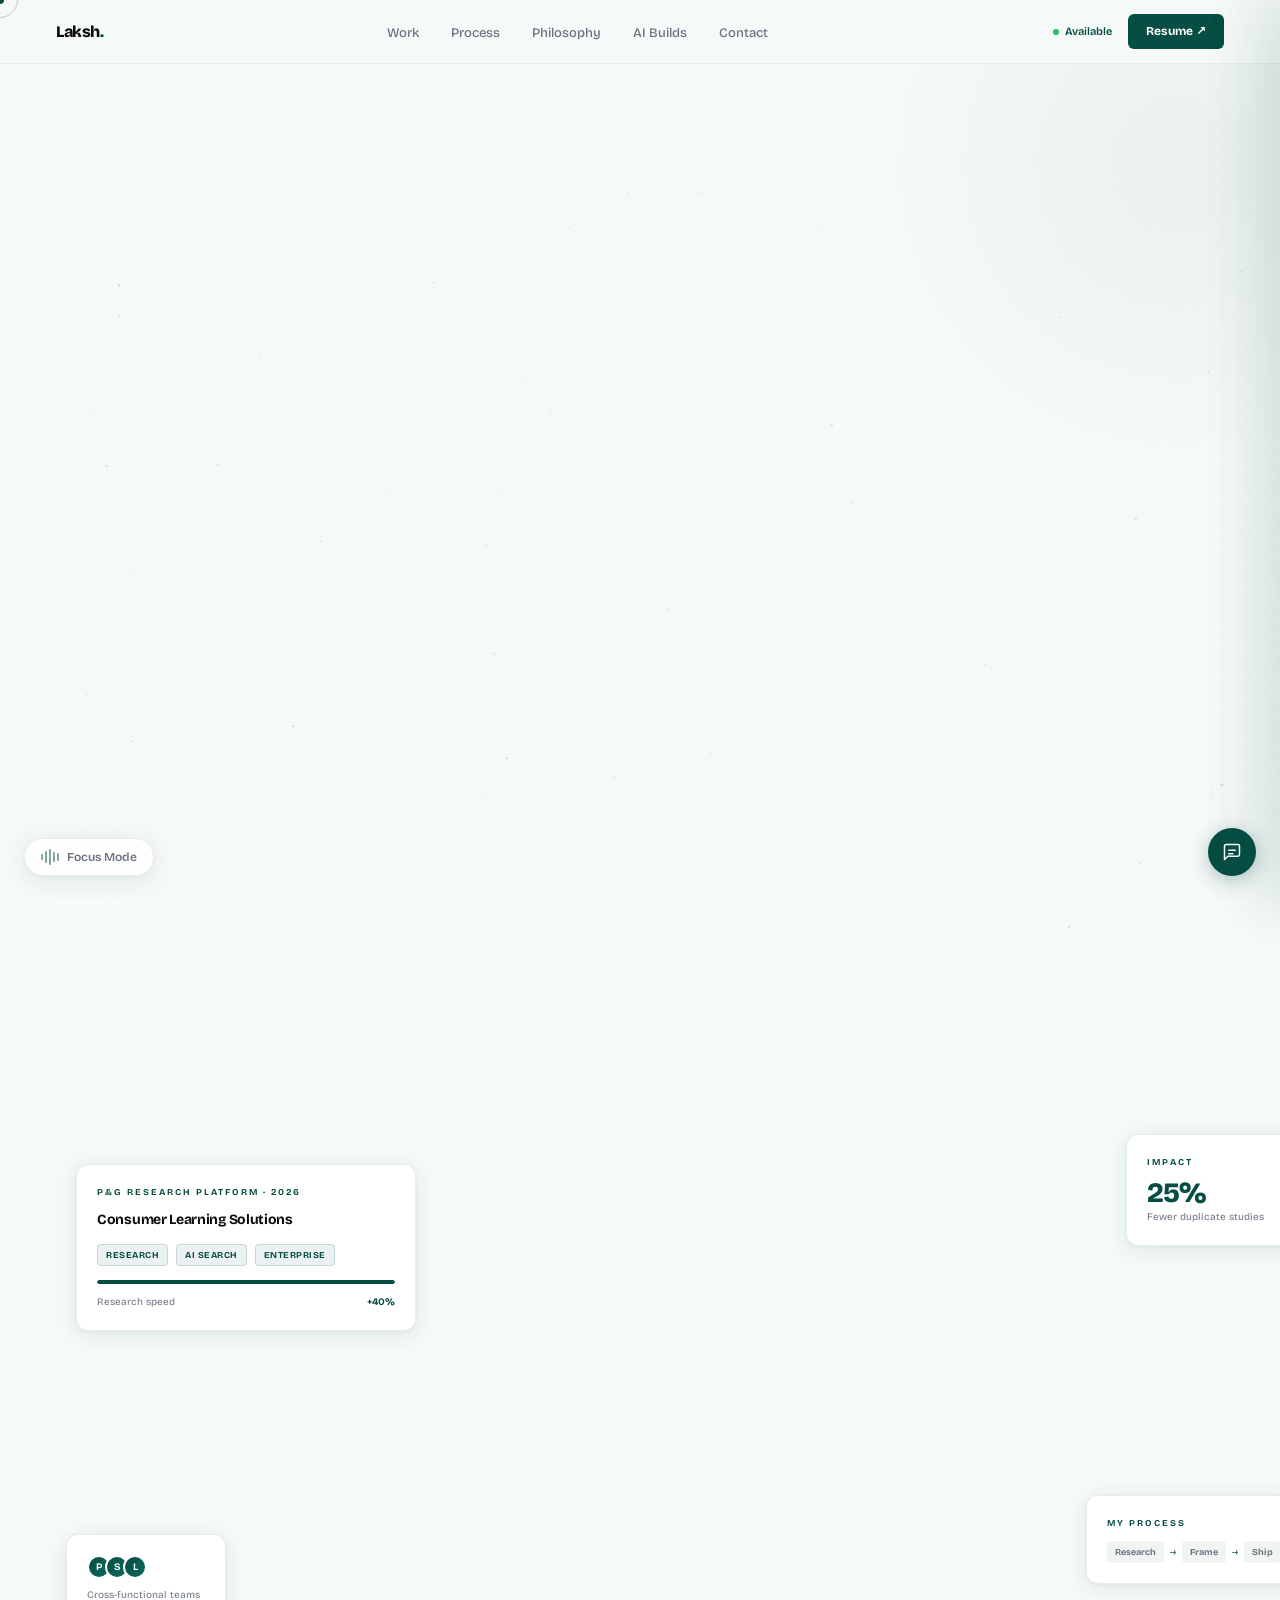
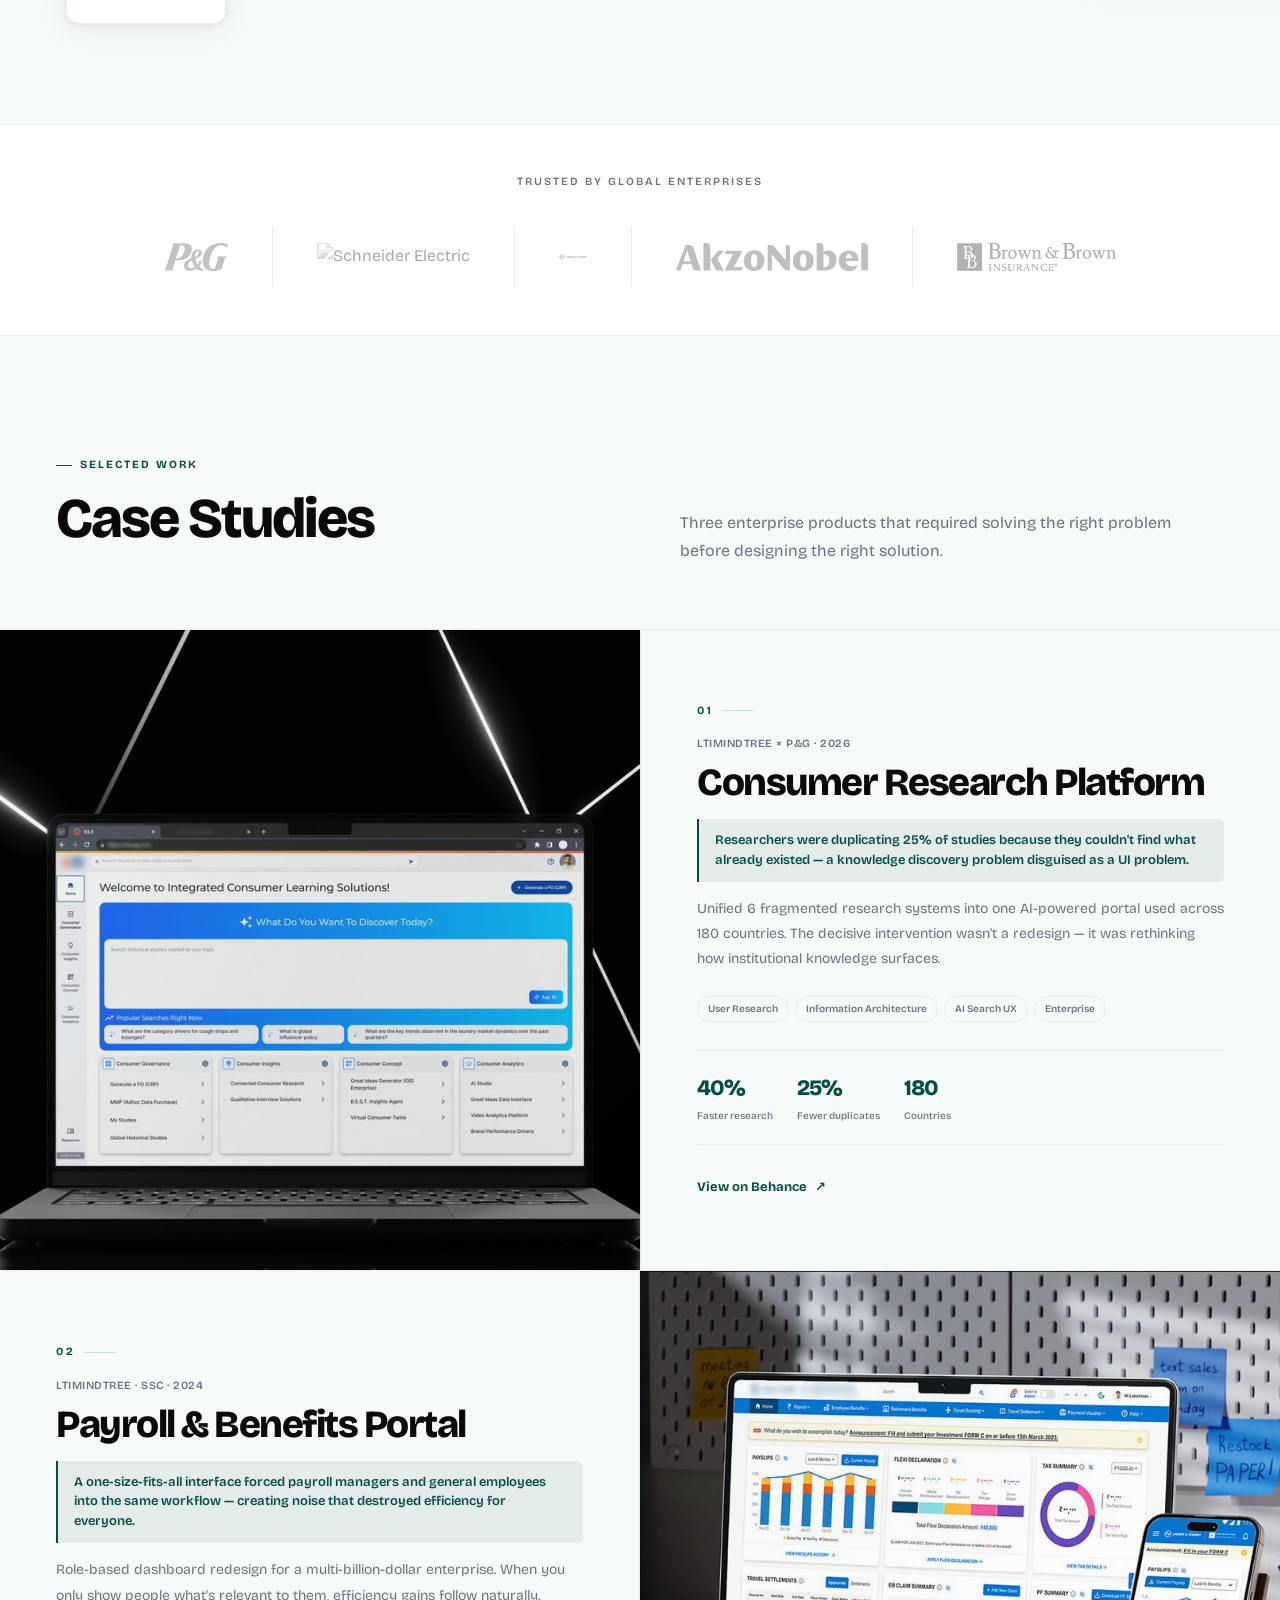
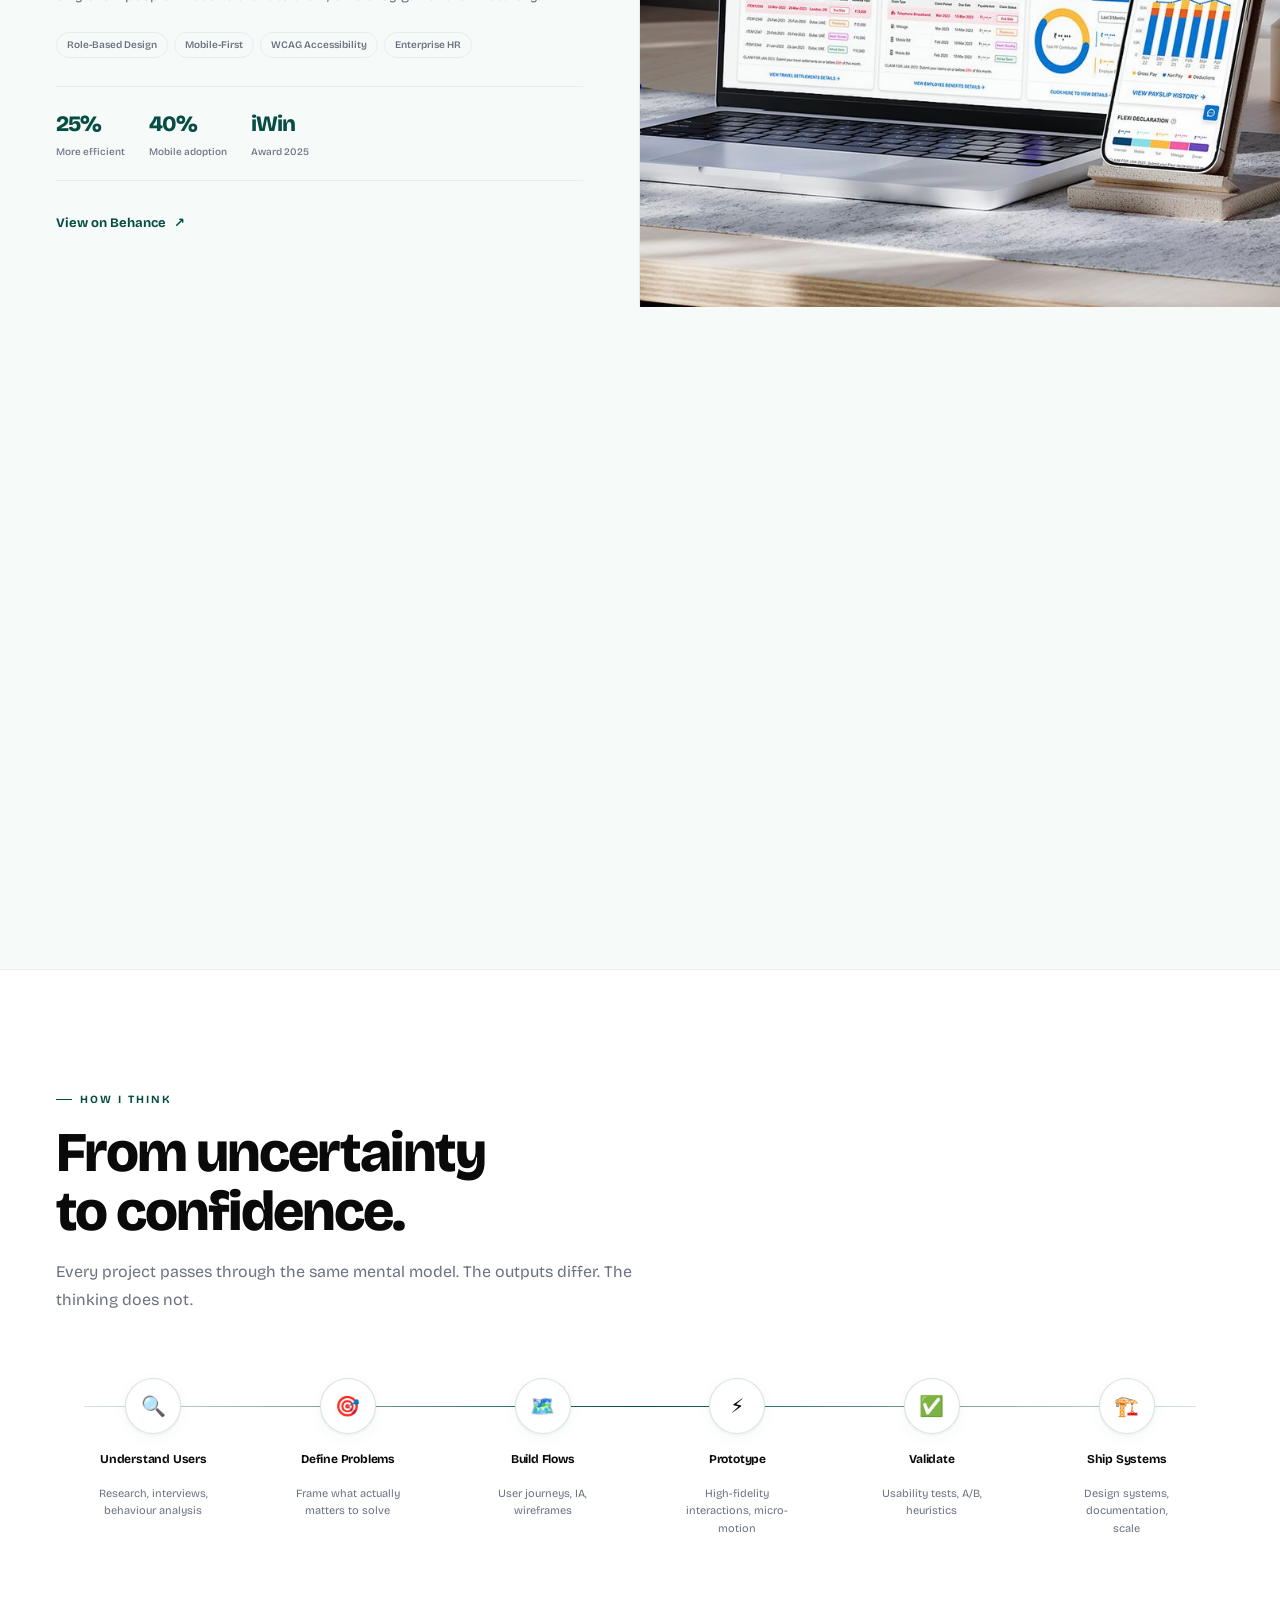
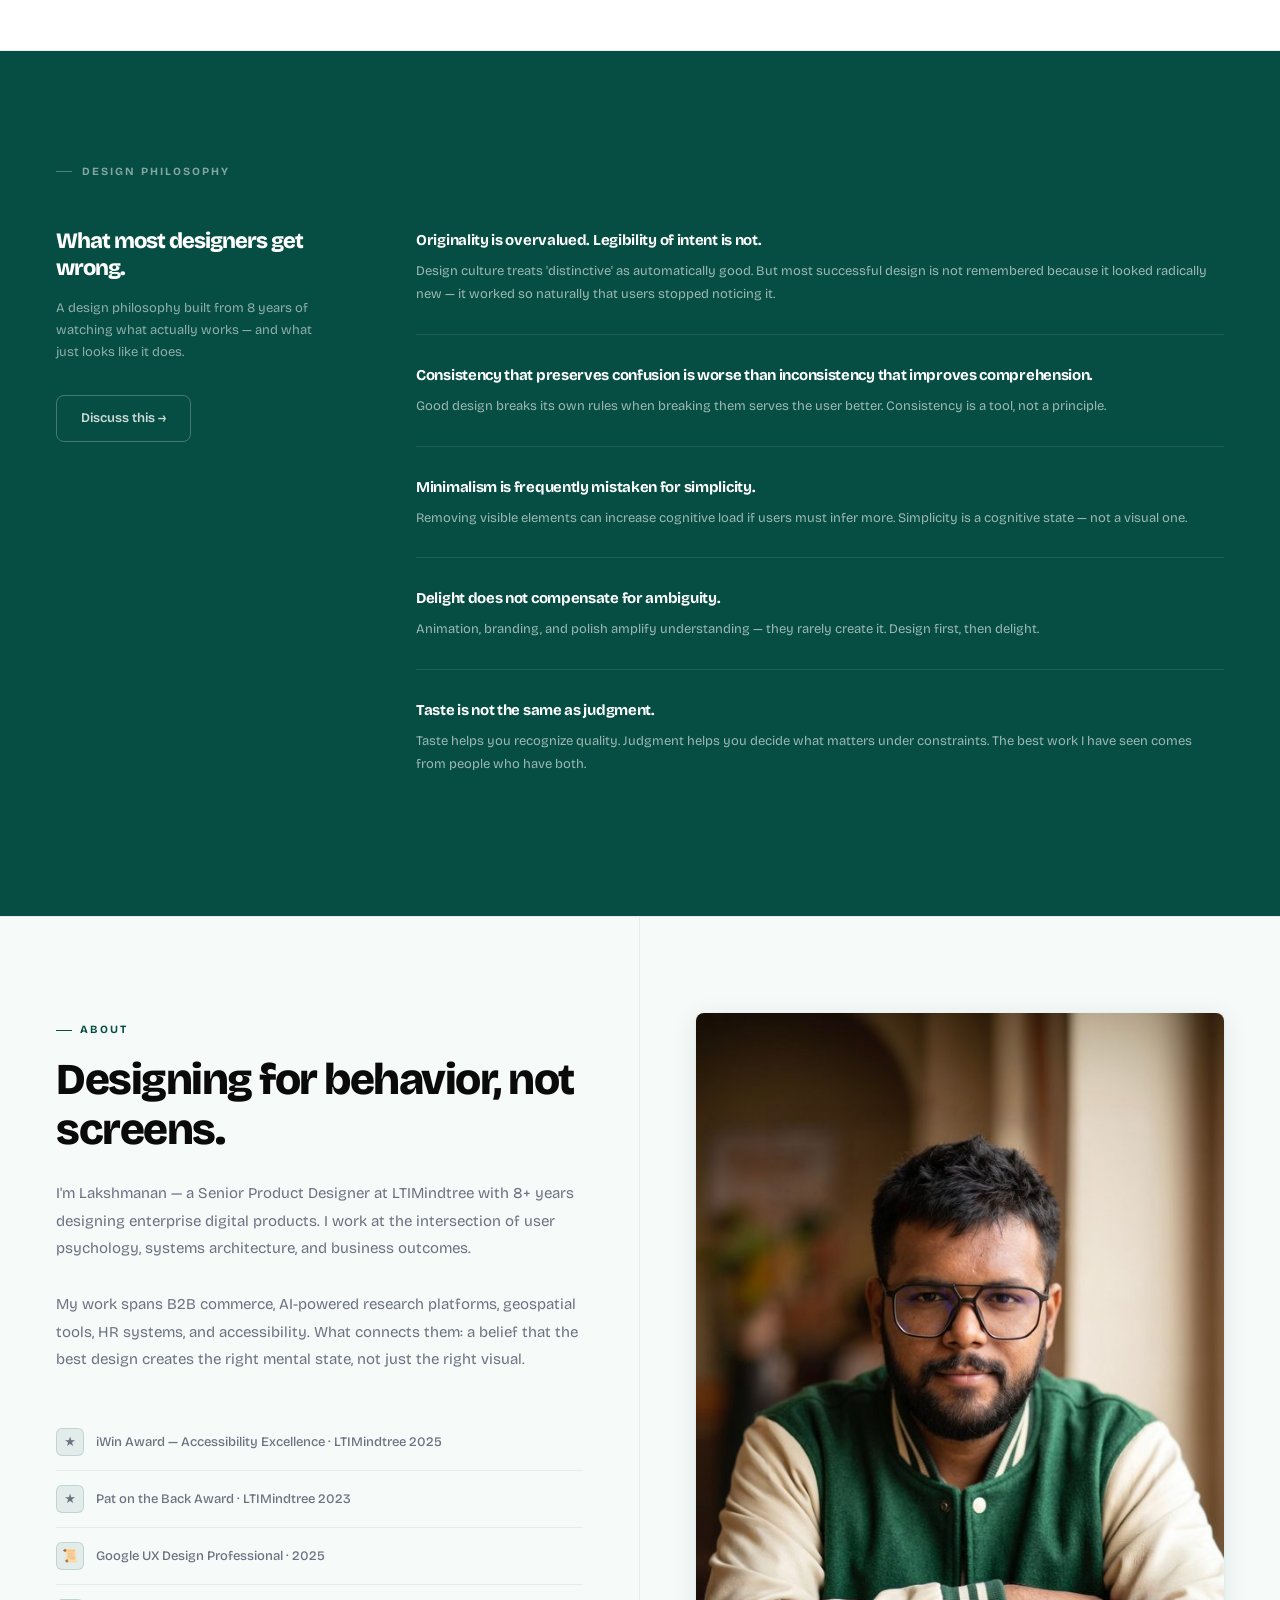
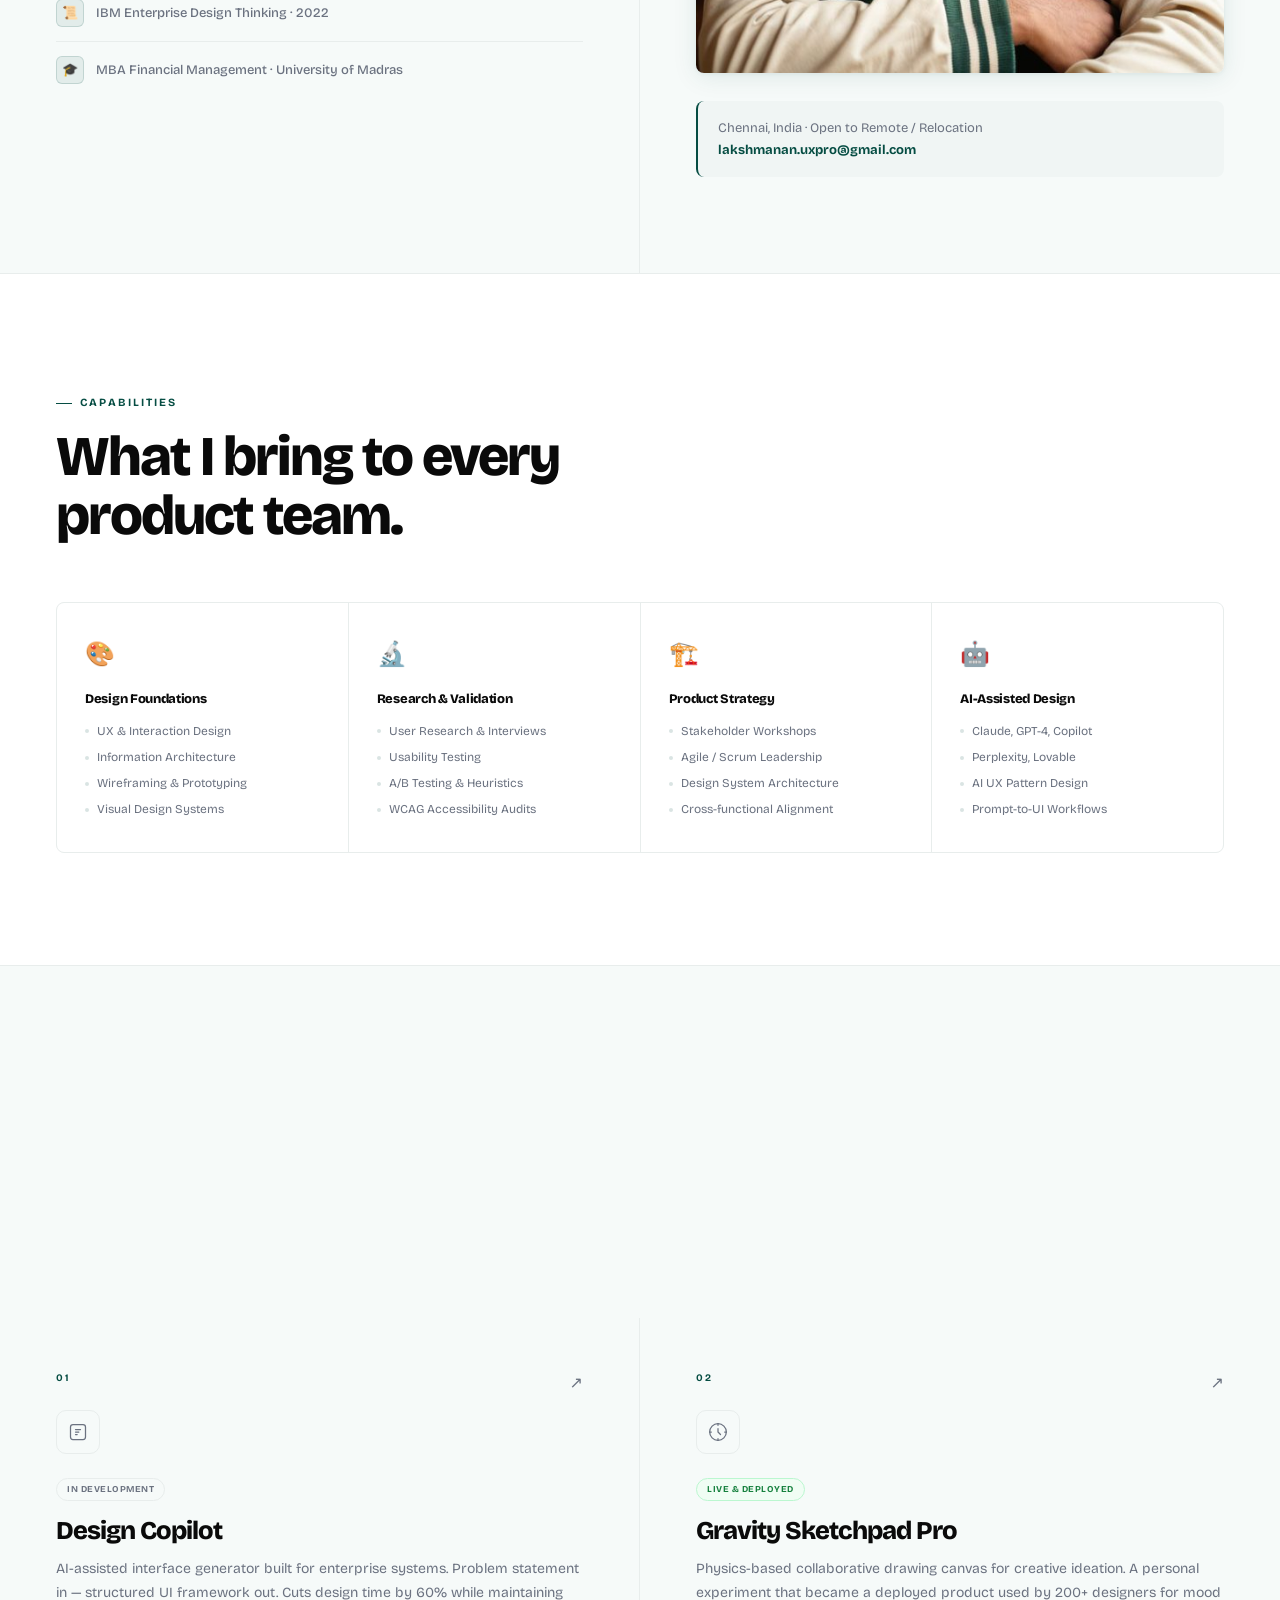
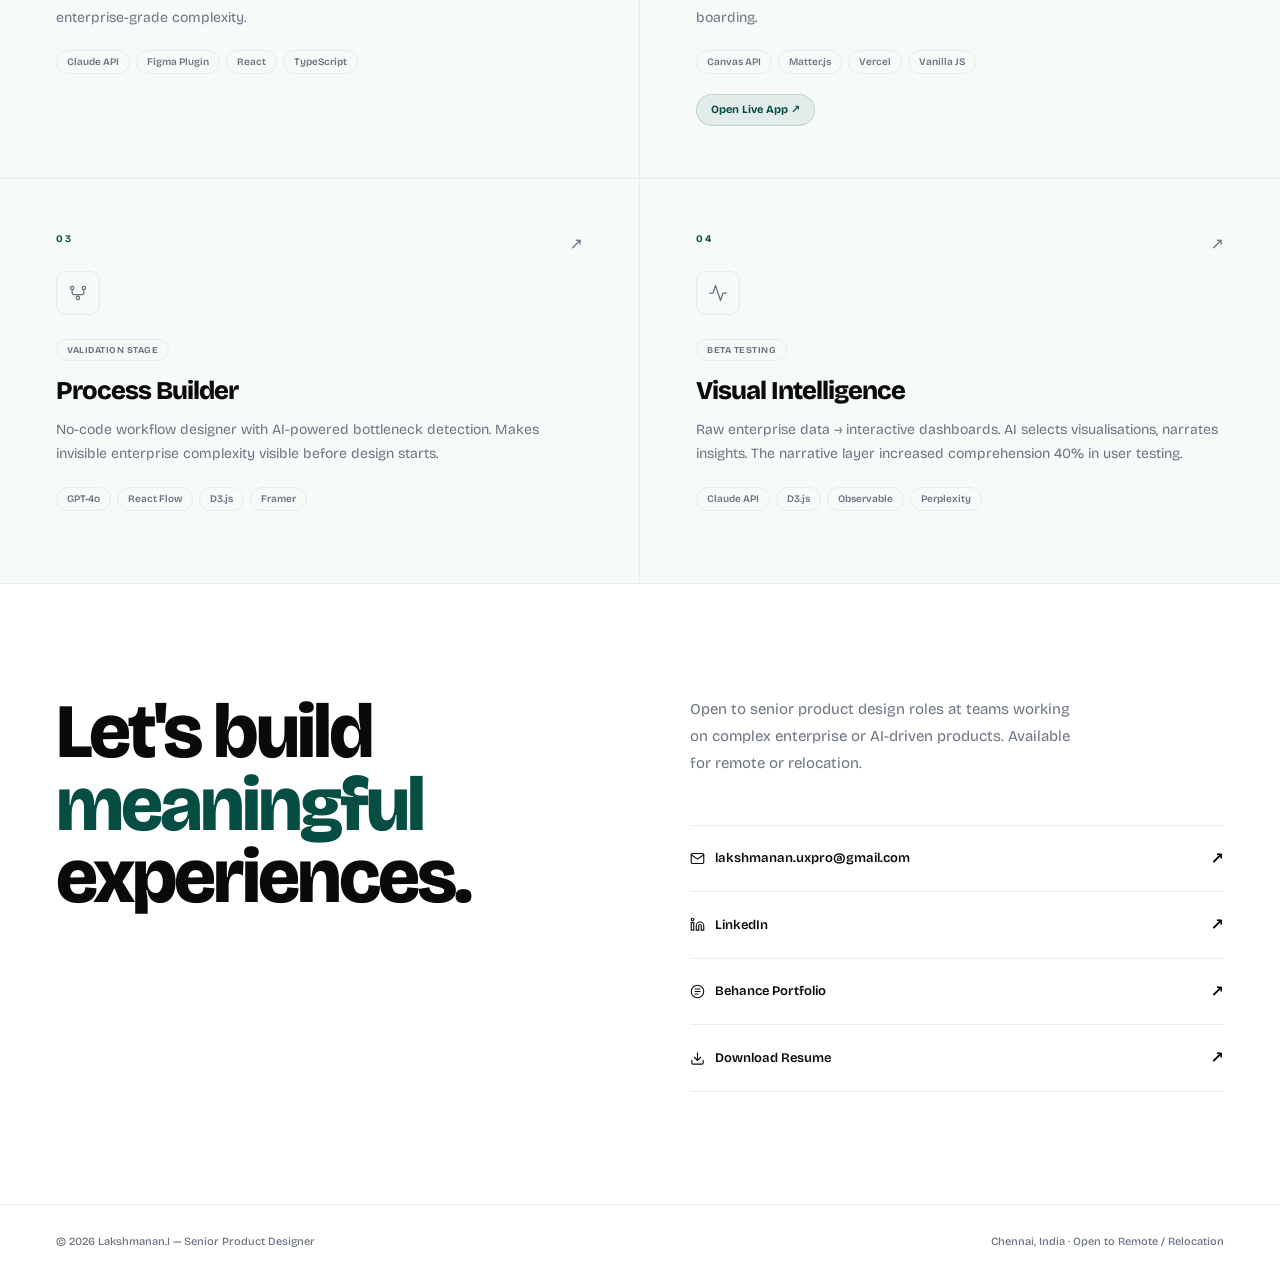
==== commit 81426744: "v3.0" ====
--- a/index.html
+++ b/index.html
@@ -1,571 +1,330 @@
 <!DOCTYPE html>
 <html lang="en">
 <head>
-<meta charset="UTF-8">
-<meta name="viewport" content="width=device-width, initial-scale=1.0">
-<title>Lakshmanan — Senior Product Designer</title>
-<link href="https://fonts.googleapis.com/css2?family=Bebas+Neue&family=Syne:wght@400;500;600;700;800&family=DM+Mono:ital,wght@0,400;0,500;1,400&display=swap" rel="stylesheet">
-<style>
-*,*::before,*::after{margin:0;padding:0;box-sizing:border-box}
-:root{
-  --bg:#080807;--text:#EDE9DC;--accent:#FF5500;
-  --lime:#C8FF00;--muted:#4A4A42;--border:rgba(237,233,220,0.07);
-  --card:#111110;--disp:'Bebas Neue',sans-serif;
-  --sans:'Syne',sans-serif;--mono:'DM Mono',monospace;
-}
-html{scroll-behavior:smooth}
-body{font-family:var(--sans);background:var(--bg);color:var(--text);overflow-x:hidden;cursor:none}
-body::after{content:'';position:fixed;inset:0;pointer-events:none;z-index:9000;opacity:0.025;background-image:url("data:image/svg+xml,%3Csvg viewBox='0 0 256 256' xmlns='http://www.w3.org/2000/svg'%3E%3Cfilter id='n'%3E%3CfeTurbulence type='fractalNoise' baseFrequency='0.9' numOctaves='4' stitchTiles='stitch'/%3E%3C/filter%3E%3Crect width='100%25' height='100%25' filter='url(%23n)'/%3E%3C/svg%3E");background-size:200px}
-
-/* LOADER */
-#loader{position:fixed;inset:0;z-index:99999;background:var(--bg);display:flex;flex-direction:column;justify-content:center;align-items:center;gap:28px;transition:opacity 0.7s ease}
-#loader.out{opacity:0;pointer-events:none}
-#lname{font-family:var(--disp);font-size:clamp(48px,8vw,96px);letter-spacing:4px;color:var(--text);overflow:hidden;height:1.1em;display:flex;align-items:center}
-#lname span{display:inline-block;transform:translateY(110%);animation:up 0.8s cubic-bezier(0.16,1,0.3,1) 0.2s forwards}
-#ltrack{width:240px;height:1px;background:rgba(237,233,220,0.12);position:relative}
-#lbar{position:absolute;left:0;top:0;height:100%;background:var(--accent);width:0%;transition:width 0.05s linear}
-#lpct{font-family:var(--mono);font-size:12px;color:var(--muted);letter-spacing:3px}
-@keyframes up{to{transform:translateY(0)}}
-
-/* CURSOR */
-#cdot{position:fixed;width:8px;height:8px;border-radius:50%;background:var(--text);pointer-events:none;z-index:99998;transform:translate(-50%,-50%);transition:width .2s,height .2s,background .2s,border-radius .2s}
-#cring{position:fixed;width:42px;height:42px;border:1px solid rgba(237,233,220,0.3);border-radius:50%;pointer-events:none;z-index:99997;transform:translate(-50%,-50%);transition:width .3s,height .3s,border-color .3s,border-radius .3s}
-body.hov #cring{width:68px;height:68px;border-color:var(--accent)}
-body.aihov #cring{width:68px;height:68px;border-color:var(--lime)}
-body.aihov #cdot{background:var(--lime)}
-body.txthov #cring{width:90px;height:8px;border-radius:4px}
-
-/* PROGRESS */
-#prog{position:fixed;top:0;left:0;z-index:9000;height:2px;background:var(--accent);width:0%;transition:width .1s linear;pointer-events:none}
-
-/* NAV */
-nav{position:fixed;top:2px;left:0;right:0;z-index:500;padding:18px 48px;display:flex;justify-content:space-between;align-items:center;background:rgba(8,8,7,0.88);backdrop-filter:blur(16px);border-bottom:1px solid var(--border)}
-.nlogo{font-family:var(--disp);font-size:20px;letter-spacing:2px;color:var(--text);text-decoration:none}
-.nlinks{display:flex;gap:40px;list-style:none}
-.nlinks a{font-family:var(--mono);font-size:11px;text-transform:uppercase;letter-spacing:2px;color:var(--muted);text-decoration:none;position:relative;transition:color .25s}
-.nlinks a::after{content:'';position:absolute;bottom:-2px;left:0;right:0;height:1px;background:var(--accent);transform:scaleX(0);transform-origin:left;transition:transform .3s}
-.nlinks a:hover{color:var(--text)}
-.nlinks a:hover::after{transform:scaleX(1)}
-.nstatus{display:flex;align-items:center;gap:8px;font-family:var(--mono);font-size:11px;color:var(--muted)}
-.nstatus::before{content:'';width:6px;height:6px;border-radius:50%;background:#22c55e;animation:blink 2s infinite}
-@keyframes blink{0%,100%{opacity:1}50%{opacity:.3}}
-
-/* HERO */
-#hero{position:relative;height:100vh;overflow:hidden;display:flex;flex-direction:column;justify-content:flex-end;padding:0 48px 48px}
-#hcanvas{position:absolute;inset:0;z-index:0}
-.hcontent{position:relative;z-index:1}
-.hpre{font-family:var(--mono);font-size:12px;letter-spacing:3px;color:var(--muted);text-transform:uppercase;margin-bottom:16px;opacity:0;animation:fadeIn .8s ease 2.8s forwards}
-.hname{font-family:var(--disp);font-size:clamp(78px,15vw,210px);line-height:.9;letter-spacing:-1px;color:var(--text);overflow:hidden}
-.hname-inner{display:block;transform:translateY(105%);animation:up 1s cubic-bezier(0.16,1,0.3,1) 2.4s forwards}
-.hname .ac{color:var(--accent)}
-.hrule{display:flex;justify-content:space-between;align-items:center;border-top:1px solid var(--border);padding-top:24px;margin-top:24px;opacity:0;animation:fadeIn .8s ease 3s forwards}
-.hdesc{font-size:15px;color:var(--muted);max-width:420px;line-height:1.75}
-.hscroll{font-family:var(--mono);font-size:11px;letter-spacing:2px;color:var(--muted);display:flex;align-items:center;gap:10px}
-.hline{width:40px;height:1px;background:var(--muted)}
-@keyframes fadeIn{to{opacity:1}}
-
-/* MARQUEE */
-.mqwrap{overflow:hidden;background:var(--accent);padding:11px 0}
-.mqtrack{display:flex;animation:scroll 16s linear infinite;white-space:nowrap}
-.mqi{font-family:var(--disp);font-size:22px;letter-spacing:3px;padding:0 28px;color:var(--bg);flex-shrink:0;text-transform:uppercase}
-.mqs{color:rgba(8,8,7,.4)!important}
-@keyframes scroll{from{transform:translateX(0)}to{transform:translateX(-50%)}}
-
-/* ABOUT */
-#about{padding:140px 48px;display:grid;grid-template-columns:1fr 1fr;gap:80px;align-items:start}
-.atag{font-family:var(--mono);font-size:11px;text-transform:uppercase;letter-spacing:3px;color:var(--accent);margin-bottom:40px;display:flex;align-items:center;gap:12px}
-.atag::before{content:'';width:28px;height:1px;background:var(--accent)}
-.ahed{font-family:var(--disp);font-size:clamp(44px,5.5vw,72px);line-height:1;letter-spacing:1px;color:var(--text);margin-bottom:32px}
-.abody{font-size:16px;color:var(--muted);line-height:1.85;max-width:480px;margin-bottom:56px}
-.astats{display:grid;grid-template-columns:1fr 1fr;border-top:1px solid var(--border)}
-.stat{padding:28px 0;border-bottom:1px solid var(--border)}
-.stat:nth-child(odd){border-right:1px solid var(--border);padding-right:32px}
-.stat:nth-child(even){padding-left:32px}
-.sval{font-family:var(--disp);font-size:clamp(52px,6vw,76px);line-height:1;letter-spacing:1px;color:var(--text)}
-.slbl{font-family:var(--mono);font-size:11px;text-transform:uppercase;letter-spacing:2px;color:var(--muted);margin-top:8px}
-.aphoto{position:relative;padding-top:56px}
-.bgnum{position:absolute;top:0;right:0;font-family:var(--disp);font-size:140px;line-height:1;color:rgba(237,233,220,.035);user-select:none;letter-spacing:-4px}
-.ptilt{width:100%;aspect-ratio:3/4;border-radius:3px;overflow:hidden;transition:transform .1s ease;position:relative}
-.ptilt img{width:100%;height:100%;object-fit:cover;object-position:center top;filter:grayscale(15%) contrast(1.1)}
-.ptilt::after{content:'';position:absolute;inset:0;background:linear-gradient(to bottom,transparent 60%,rgba(8,8,7,.7));pointer-events:none}
-.pcap{font-family:var(--mono);font-size:11px;text-transform:uppercase;letter-spacing:2px;color:var(--muted);margin-top:14px}
-
-/* WORK HORIZONTAL */
-#worksec{height:360vh;position:relative}
-.wsticky{position:sticky;top:0;height:100vh;overflow:hidden;display:flex;flex-direction:column;justify-content:center}
-.whd{padding:0 48px 40px;display:flex;justify-content:space-between;align-items:flex-end;flex-shrink:0}
-.wlbl{font-family:var(--mono);font-size:11px;text-transform:uppercase;letter-spacing:3px;color:var(--accent)}
-.wtit{font-family:var(--disp);font-size:clamp(56px,9vw,108px);line-height:.9;letter-spacing:1px;color:var(--text)}
-.wctr{font-family:var(--mono);font-size:12px;letter-spacing:2px;color:var(--muted)}
-.wtwrap{overflow:hidden;padding:0 48px}
-.wtrack{display:flex;gap:20px;transition:transform .06s linear;will-change:transform}
-.wcard{flex-shrink:0;width:38vw;min-width:400px;height:54vh;background:var(--card);border:1px solid var(--border);border-radius:4px;overflow:hidden;display:flex;flex-direction:column;justify-content:flex-end;padding:36px;position:relative;cursor:none;transition:border-color .3s}
-.wcard:hover{border-color:rgba(237,233,220,.2)}
-.wbg{position:absolute;inset:0;display:flex;align-items:center;justify-content:center}
-.wvis{font-family:var(--disp);font-size:90px;color:rgba(237,233,220,.035);letter-spacing:4px;user-select:none}
-.wcard::after{content:'';position:absolute;inset:0;background:linear-gradient(to bottom,transparent 35%,rgba(8,8,7,.96));pointer-events:none}
-.wcontent{position:relative;z-index:1}
-.wnum{font-family:var(--mono);font-size:11px;text-transform:uppercase;letter-spacing:2px;color:var(--muted);margin-bottom:12px}
-.wname{font-family:var(--disp);font-size:clamp(34px,4vw,56px);line-height:1;letter-spacing:1px;color:var(--text);margin-bottom:10px}
-.wtag{font-family:var(--mono);font-size:11px;text-transform:uppercase;letter-spacing:1.5px;color:var(--muted)}
-.warr{position:absolute;top:28px;right:28px;z-index:1;font-size:22px;color:var(--muted);transition:transform .3s,color .3s}
-.wcard:hover .warr{transform:translate(4px,-4px);color:var(--accent)}
-.whint{position:absolute;bottom:20px;left:50%;transform:translateX(-50%);font-family:var(--mono);font-size:11px;letter-spacing:2px;color:var(--muted);text-transform:uppercase;display:flex;align-items:center;gap:8px;animation:fade 1.5s ease-in-out infinite alternate}
-@keyframes fade{from{opacity:.3}to{opacity:.7}}
-
-/* BENTO PRODUCTS */
-#products{padding:140px 48px;background:#0D0D0B}
-.phd{display:flex;justify-content:space-between;align-items:flex-end;margin-bottom:56px}
-.plbl{font-family:var(--mono);font-size:11px;text-transform:uppercase;letter-spacing:3px;color:var(--lime)}
-.ptitle{font-family:var(--disp);font-size:clamp(52px,8vw,100px);line-height:.9;letter-spacing:1px;color:var(--text)}
-.bento{display:grid;grid-template-columns:1fr 1fr 1fr;gap:14px}
-.bc{background:var(--card);border:1px solid var(--border);border-radius:6px;padding:40px;position:relative;overflow:hidden;transition:border-color .3s,transform .1s ease;cursor:none}
-.bc:nth-child(1){grid-column:span 2}
-.bc:nth-child(4){grid-column:span 2}
-.bc:hover{border-color:rgba(200,255,0,.2)}
-.bc::before{content:'';position:absolute;inset:0;background:linear-gradient(135deg,rgba(200,255,0,.03) 0%,transparent 60%);pointer-events:none}
-.bico{font-size:44px;margin-bottom:28px;display:block;line-height:1}
-.bnum{font-family:var(--mono);font-size:11px;text-transform:uppercase;letter-spacing:2px;color:var(--muted);margin-bottom:16px}
-.bname{font-family:var(--disp);font-size:clamp(26px,3.5vw,42px);letter-spacing:1px;color:var(--text);margin-bottom:14px;line-height:1.1}
-.bdesc{font-size:14px;color:var(--muted);line-height:1.75}
-.btag{display:inline-block;margin-top:24px;padding:5px 16px;border:1px solid rgba(200,255,0,.2);border-radius:40px;font-family:var(--mono);font-size:10px;letter-spacing:1.5px;color:var(--lime);text-transform:uppercase}
-
-/* PHILOSOPHY */
-#phil{padding:160px 48px;text-align:center;border-top:1px solid var(--border)}
-.phtag{font-family:var(--mono);font-size:11px;text-transform:uppercase;letter-spacing:3px;color:var(--muted);margin-bottom:56px;display:block}
-.phq{font-family:var(--disp);font-size:clamp(36px,5.5vw,76px);line-height:1.12;letter-spacing:2px;color:var(--text);max-width:920px;margin:0 auto 56px}
-.phq .ac{color:var(--accent)}
-.phby{font-family:var(--mono);font-size:12px;text-transform:uppercase;letter-spacing:2px;color:var(--muted)}
-
-/* CONTACT */
-#contact{padding:120px 48px 100px;border-top:1px solid var(--border)}
-.cgrid{display:grid;grid-template-columns:1fr 1fr;gap:80px;align-items:center}
-.ched{font-family:var(--disp);font-size:clamp(68px,11vw,140px);line-height:.88;letter-spacing:-1px;color:var(--text)}
-.ched .ac{color:var(--accent)}
-.cbody{font-size:16px;color:var(--muted);line-height:1.85;margin-bottom:48px}
-.clinks{display:flex;flex-direction:column}
-.cl{display:flex;justify-content:space-between;align-items:center;padding:22px 0;border-bottom:1px solid var(--border);text-decoration:none;color:var(--text);font-family:var(--mono);font-size:13px;text-transform:uppercase;letter-spacing:2px;cursor:none;transition:padding-left .4s cubic-bezier(0.23,1,0.32,1),color .3s}
-.cl:hover{color:var(--accent);padding-left:16px}
-.cl span:last-child{transition:transform .3s}
-.cl:hover span:last-child{transform:translate(5px,-5px)}
-footer{padding:28px 48px;display:flex;justify-content:space-between;border-top:1px solid var(--border)}
-.fl,.fr{font-family:var(--mono);font-size:11px;text-transform:uppercase;letter-spacing:2px;color:var(--muted)}
-
-/* MUSIC PLAYER */
-#mp{position:fixed;bottom:0;left:0;right:0;z-index:600;height:64px;background:rgba(8,8,7,.94);backdrop-filter:blur(20px);border-top:1px solid var(--border);padding:0 48px;display:flex;align-items:center;gap:28px;transform:translateY(100%);transition:transform .5s cubic-bezier(0.16,1,0.3,1)}
-#mp.show{transform:translateY(0)}
-.mplbl{font-family:var(--mono);font-size:10px;text-transform:uppercase;letter-spacing:2px;color:var(--muted);white-space:nowrap}
-.mptrack{display:flex;flex-direction:column;gap:3px;min-width:150px}
-.mpname{font-size:13px;font-weight:700;color:var(--text)}
-.mpartist{font-family:var(--mono);font-size:10px;color:var(--muted)}
-.mpctrl{display:flex;align-items:center;gap:12px}
-.mpbtn{width:34px;height:34px;border-radius:50%;border:1px solid var(--border);background:transparent;color:var(--text);cursor:none;display:flex;align-items:center;justify-content:center;font-size:13px;transition:all .25s}
-.mpbtn:hover{border-color:var(--accent);color:var(--accent)}
-.mpbtn.on{background:var(--accent);border-color:var(--accent);color:var(--bg)}
-.wave{display:flex;align-items:center;gap:3px;height:32px}
-.wb{width:3px;border-radius:2px;background:var(--accent);animation:wav .7s ease-in-out infinite;opacity:.75}
-.wb:nth-child(1){height:8px;animation-delay:0s}
-.wb:nth-child(2){height:18px;animation-delay:.08s}
-.wb:nth-child(3){height:26px;animation-delay:.16s}
-.wb:nth-child(4){height:12px;animation-delay:.24s}
-.wb:nth-child(5){height:22px;animation-delay:.32s}
-.wb:nth-child(6){height:8px;animation-delay:.4s}
-.wb:nth-child(7){height:20px;animation-delay:.48s}
-.wb:nth-child(8){height:14px;animation-delay:.12s}
-.wb:nth-child(9){height:24px;animation-delay:.28s}
-.wb:nth-child(10){height:10px;animation-delay:.44s}
-.wave.off .wb{animation-play-state:paused}
-@keyframes wav{0%,100%{transform:scaleY(.3)}50%{transform:scaleY(1)}}
-.moods{display:flex;gap:8px;margin-left:auto}
-.mood{padding:5px 14px;border:1px solid var(--border);border-radius:40px;font-family:var(--mono);font-size:10px;letter-spacing:1.5px;text-transform:uppercase;color:var(--muted);background:transparent;cursor:none;transition:all .25s}
-.mood.on{border-color:var(--accent);color:var(--accent)}
-.mpcls{font-family:var(--mono);font-size:20px;color:var(--muted);background:none;border:none;cursor:none;padding:4px;margin-left:12px;transition:color .2s}
-.mpcls:hover{color:var(--text)}
-
-/* AI */
-#aitog{position:fixed;bottom:80px;right:32px;z-index:700;width:54px;height:54px;border-radius:50%;background:var(--lime);border:none;cursor:none;display:flex;align-items:center;justify-content:center;animation:aipulse 2.5s ease-in-out infinite;transition:transform .25s}
-#aitog:hover{transform:scale(1.12)}
-@keyframes aipulse{0%,100%{box-shadow:0 0 0 0 rgba(200,255,0,.5)}60%{box-shadow:0 0 0 14px rgba(200,255,0,0)}}
-#aitog svg{width:22px;height:22px;stroke:var(--bg);fill:none;stroke-width:2;stroke-linecap:round;stroke-linejoin:round}
-#aipanel{position:fixed;bottom:150px;right:32px;z-index:699;width:380px;background:rgba(13,13,11,.97);border:1px solid rgba(200,255,0,.2);border-radius:14px;backdrop-filter:blur(20px);transform:scale(.88) translateY(24px);opacity:0;pointer-events:none;transform-origin:bottom right;transition:all .4s cubic-bezier(0.16,1,0.3,1);overflow:hidden}
-#aipanel.open{transform:scale(1) translateY(0);opacity:1;pointer-events:all}
-.aihdr{padding:20px 24px 16px;border-bottom:1px solid rgba(200,255,0,.1);display:flex;align-items:center;gap:12px}
-.aidot{width:8px;height:8px;border-radius:50%;background:var(--lime);animation:blink 1.5s infinite}
-.aititle{font-size:14px;font-weight:700;color:var(--text)}
-.aisub{font-family:var(--mono);font-size:10px;color:var(--muted);margin-top:1px}
-.aimsgs{height:220px;overflow-y:auto;padding:20px 24px;display:flex;flex-direction:column;gap:12px;scrollbar-width:thin;scrollbar-color:var(--muted) transparent}
-.aimsg{max-width:92%;font-size:13px;line-height:1.6;border-radius:8px;padding:11px 14px}
-.aimsg.ai{background:rgba(200,255,0,.07);color:var(--text);border:1px solid rgba(200,255,0,.1);align-self:flex-start}
-.aimsg.user{background:rgba(237,233,220,.07);color:var(--text);border:1px solid var(--border);align-self:flex-end}
-.aimsg.dot{color:var(--muted)}
-.aisugs{padding:8px 24px 14px;display:flex;flex-wrap:wrap;gap:8px}
-.aisug{padding:6px 14px;border:1px solid rgba(200,255,0,.18);border-radius:40px;background:transparent;cursor:none;font-family:var(--mono);font-size:10px;letter-spacing:1px;color:var(--lime);text-transform:uppercase;transition:all .25s}
-.aisug:hover{background:rgba(200,255,0,.1)}
-.airow{padding:14px 24px 18px;border-top:1px solid rgba(200,255,0,.08);display:flex;gap:10px;align-items:center}
-.aiinput{flex:1;background:rgba(237,233,220,.05);border:1px solid var(--border);border-radius:6px;padding:10px 14px;font-family:var(--mono);font-size:12px;color:var(--text);outline:none;transition:border-color .25s}
-.aiinput:focus{border-color:rgba(200,255,0,.35)}
-.aiinput::placeholder{color:var(--muted)}
-.aisend{width:36px;height:36px;border-radius:50%;background:var(--lime);border:none;cursor:none;display:flex;align-items:center;justify-content:center;color:var(--bg);font-family:var(--mono);font-size:16px;font-weight:700;transition:transform .2s}
-.aisend:hover{transform:scale(1.1)}
-
-/* REVEAL */
-.rv{opacity:0;transform:translateY(38px);transition:opacity .9s cubic-bezier(0.16,1,0.3,1),transform .9s cubic-bezier(0.16,1,0.3,1)}
-.rv.in{opacity:1;transform:translateY(0)}
-.rv.d1{transition-delay:.12s}.rv.d2{transition-delay:.24s}.rv.d3{transition-delay:.36s}
-
-@media(max-width:900px){
-  nav,.hcontent,#about,#products,#contact,#phil,.whd,.wtwrap{padding-left:24px!important;padding-right:24px!important}
-  #about,.cgrid{grid-template-columns:1fr}
-  .bento{grid-template-columns:1fr}
-  .bc:nth-child(1),.bc:nth-child(4){grid-column:span 1}
-  #aipanel{width:calc(100vw - 32px);right:16px}
-  #mp{padding:0 20px;gap:12px}
-  .moods{display:none}
-  #hero{padding:0 24px 40px}
-}
-</style>
+  <meta charset="UTF-8">
+  <meta name="viewport" content="width=device-width, initial-scale=1.0">
+  <meta name="description" content="Lakshmanan.I — Senior Product Designer at LTIMindtree. 8+ years designing enterprise systems that scale, now evolving them with AI-driven product thinking.">
+  <meta property="og:title" content="Lakshmanan.I — Senior Product Designer">
+  <meta property="og:description" content="Enterprise systems that scale. Now AI-assisted.">
+  <title>Lakshmanan.I — Senior Product Designer</title>
+
+  <!-- Fonts -->
+  <link rel="preconnect" href="https://fonts.googleapis.com">
+  <link rel="preconnect" href="https://fonts.gstatic.com" crossorigin>
+  <link href="https://fonts.googleapis.com/css2?family=Bricolage+Grotesque:opsz,wght@12..96,300;12..96,400;12..96,500;12..96,600;12..96,700;12..96,800&display=swap" rel="stylesheet">
+
+  <!-- Styles -->
+  <link rel="stylesheet" href="css/variables.css">
+  <link rel="stylesheet" href="css/style.css">
+  <link rel="stylesheet" href="css/responsive.css">
 </head>
 <body>
 
-<div id="loader">
-  <div id="lname"><span>LAKSHMANAN</span></div>
-  <div id="ltrack"><div id="lbar"></div></div>
-  <div id="lpct">000%</div>
-</div>
-<div id="cdot"></div>
-<div id="cring"></div>
-<div id="prog"></div>
-
-<nav>
-  <a class="nlogo" href="#">LKSH</a>
-  <ul class="nlinks">
-    <li><a href="#about">About</a></li>
-    <li><a href="#worksec">Work</a></li>
-    <li><a href="#products">AI Builds</a></li>
-    <li><a href="#contact">Contact</a></li>
-  </ul>
-  <div class="nstatus">Available 2026</div>
-</nav>
-
-<section id="hero">
-  <canvas id="hcanvas"></canvas>
-  <div class="hcontent">
-    <p class="hpre">Senior Product Designer · Enterprise × AI</p>
-    <div class="hname">
-      <span class="hname-inner" id="hname">LAKSHMANAN</span>
-    </div>
-    <div class="hrule">
-      <p class="hdesc">Building enterprise systems that scale — now evolving them with AI-driven product thinking.</p>
-      <div class="hscroll"><div class="hline"></div>Scroll to explore</div>
-    </div>
-  </div>
-</section>
-
-<div class="mqwrap">
-  <div class="mqtrack">
-    <span class="mqi">Enterprise Systems</span><span class="mqi mqs">·</span>
-    <span class="mqi">AI Products</span><span class="mqi mqs">·</span>
-    <span class="mqi">UX Strategy</span><span class="mqi mqs">·</span>
-    <span class="mqi">8+ Years</span><span class="mqi mqs">·</span>
-    <span class="mqi">P&amp;G · Schneider · Geo</span><span class="mqi mqs">·</span>
-    <span class="mqi">Enterprise Systems</span><span class="mqi mqs">·</span>
-    <span class="mqi">AI Products</span><span class="mqi mqs">·</span>
-    <span class="mqi">UX Strategy</span><span class="mqi mqs">·</span>
-    <span class="mqi">8+ Years</span><span class="mqi mqs">·</span>
-    <span class="mqi">P&amp;G · Schneider · Geo</span><span class="mqi mqs">·</span>
-  </div>
-</div>
-
-<section id="about">
-  <div class="rv">
-    <p class="atag">Who I Am</p>
-    <h2 class="ahed">Systems<br>designer.<br>AI thinker.</h2>
-    <p class="abody">A multidisciplinary designer at the intersection of enterprise systems, UX strategy, and AI-assisted product development. 8+ years handling the complexity most designers avoid.</p>
-    <div class="astats">
-      <div class="stat rv d1"><div class="sval" data-count="8" data-sfx="+">0</div><div class="slbl">Years Experience</div></div>
-      <div class="stat rv d2"><div class="sval" data-count="40" data-sfx="+">0</div><div class="slbl">Products Shipped</div></div>
-      <div class="stat rv d3"><div class="sval" data-count="180" data-sfx="">0</div><div class="slbl">Countries Reached</div></div>
-      <div class="stat rv"><div class="sval" data-count="5" data-sfx="">0</div><div class="slbl">Industries</div></div>
-    </div>
-  </div>
-  <div class="aphoto rv d1">
-    <div class="bgnum">01</div>
-    <div class="ptilt" id="ptilt">
-      <img src="[data-uri]" alt="Lakshmanan">
-    </div>
-    <p class="pcap">Lakshmanan — Senior Product Designer</p>
-  </div>
-</section>
-
-<div id="worksec">
-  <div class="wsticky">
-    <div class="whd">
-      <div><p class="wlbl">Selected Work</p><h2 class="wtit">CASE<br>STUDIES</h2></div>
-      <div class="wctr" id="wctr">01 / 03</div>
-    </div>
-    <div class="wtwrap">
-      <div class="wtrack" id="wtrack">
-        <div class="wcard"><div class="wbg"><div class="wvis">P&amp;G</div></div><div class="warr">↗</div><div class="wcontent"><p class="wnum">01 · 2023</p><h3 class="wname">P&amp;G ICLS</h3><p class="wtag">Consumer Learning · 40K+ Users · 180 Countries · +67% Engagement</p></div></div>
-        <div class="wcard"><div class="wbg"><div class="wvis">SCH</div></div><div class="warr">↗</div><div class="wcontent"><p class="wnum">02 · 2022</p><h3 class="wname">Schneider Electric</h3><p class="wtag">B2B Ecommerce · 50K+ Customers · +34% Conversion Rate</p></div></div>
-        <div class="wcard"><div class="wbg"><div class="wvis">GEO</div></div><div class="warr">↗</div><div class="wcontent"><p class="wnum">03 · 2021</p><h3 class="wname">Enterprise Geospatial</h3><p class="wtag">Location Intelligence · 10K Concurrent · 99.8% Uptime</p></div></div>
-        <div class="wcard" style="border-color:rgba(255,85,0,.18);background:rgba(255,85,0,.04)"><div class="wbg"><div class="wvis" style="color:rgba(255,85,0,.06)">AI+</div></div><div class="warr" style="color:var(--accent)">→</div><div class="wcontent"><p class="wnum" style="color:var(--accent)">What's Next</p><h3 class="wname">AI-Driven Products</h3><p class="wtag">Enterprise rigor × AI capability = next generation of systems</p></div></div>
-      </div>
-    </div>
-    <div class="whint">← Scroll to browse cases →</div>
-  </div>
-</div>
-
-<section id="products">
-  <div class="phd rv">
-    <div><p class="plbl">AI-Driven Builds</p><h2 class="ptitle">WHERE AI<br>MEETS SCALE</h2></div>
-  </div>
-  <div class="bento">
-    <div class="bc rv" data-tilt><span class="bico">🤖</span><p class="bnum">Product 01</p><h3 class="bname">DESIGN COPILOT</h3><p class="bdesc">AI-assisted interface generator. Input a problem statement, output a complete enterprise system UI. Cuts design time by 60%.</p><span class="btag">AI · Interface</span></div>
-    <div class="bc rv d1" data-tilt><span class="bico">⚡</span><p class="bnum">Product 02</p><h3 class="bname">PROCESS BUILDER</h3><p class="bdesc">No-code workflow designer with AI-powered optimization. Identifies bottlenecks before they become failures at scale.</p><span class="btag">AI · Automation</span></div>
-    <div class="bc rv d1" data-tilt><span class="bico">📊</span><p class="bnum">Product 03</p><h3 class="bname">VISUAL INTELLIGENCE</h3><p class="bdesc">Raw data → interactive dashboards. AI narrates the insights. Humans confirm the decisions.</p><span class="btag">AI · Analytics</span></div>
-    <div class="bc rv" data-tilt><span class="bico">🗺️</span><p class="bnum">Product 04</p><h3 class="bname">SYSTEM MAPPER</h3><p class="bdesc">Real-time architecture visualization for enterprise systems. Makes invisible complexity visible and actionable at scale across organizations.</p><span class="btag">AI · Systems</span></div>
-    <div class="bc rv d2" data-tilt><span class="bico">🔬</span><p class="bnum">Always Exploring</p><h3 class="bname">WHAT'S NEXT</h3><p class="bdesc">Always building at the frontier where enterprise rigor meets AI capability.</p><span class="btag">Research · Frontier</span></div>
-  </div>
-</section>
-
-<section id="phil">
-  <span class="phtag rv">Philosophy</span>
-  <blockquote class="phq rv">ENTERPRISE SYSTEMS ARE ABOUT <span class="ac">TRUST</span>. AI AMPLIFIES THIS — NOT BY REPLACING HUMAN JUDGMENT, BUT BY HANDLING <span class="ac">COMPLEXITY</span>.</blockquote>
-  <p class="phby rv">— Lakshmanan, 2026</p>
-</section>
-
-<section id="contact">
-  <div class="cgrid">
-    <h2 class="ched rv">LET'S<br>BUILD<br><span class="ac">TOGETHER</span><br>↗</h2>
-    <div class="rv d1">
-      <p class="cbody">Interested in enterprise products with real scale and teams that believe great design is a systems problem — not a visual one.</p>
-      <div class="clinks">
-        <a href="mailto:lakshmanan@example.com" class="cl"><span>Email</span><span>↗</span></a>
-        <a href="#" class="cl"><span>LinkedIn</span><span>↗</span></a>
-        <a href="#" class="cl"><span>Twitter / X</span><span>↗</span></a>
-        <a href="#" class="cl"><span>Dribbble</span><span>↗</span></a>
-      </div>
-    </div>
-  </div>
-</section>
-<footer><span class="fl">© 2026 Lakshmanan</span><span class="fr">Senior Product Designer</span></footer>
-
-<!-- MUSIC PLAYER -->
-<div id="mp">
-  <div class="mplbl">Now Playing</div>
-  <div class="mptrack"><div class="mpname" id="mpname">Focused Flow</div><div class="mpartist" id="mpartist">Design Mode · Ambient</div></div>
-  <div class="mpctrl">
-    <button class="mpbtn" id="mpprev">⏮</button>
-    <button class="mpbtn on" id="mpplay">⏸</button>
-    <button class="mpbtn" id="mpnext">⏭</button>
-  </div>
-  <div class="wave" id="wave">
-    <div class="wb"></div><div class="wb"></div><div class="wb"></div><div class="wb"></div><div class="wb"></div>
-    <div class="wb"></div><div class="wb"></div><div class="wb"></div><div class="wb"></div><div class="wb"></div>
-  </div>
-  <div class="moods">
-    <button class="mood on" data-n="Focused Flow" data-a="Design Mode · Ambient">Focused</button>
-    <button class="mood" data-n="Creative Sessions" data-a="Lo-fi · Upbeat">Creative</button>
-    <button class="mood" data-n="System Architecture" data-a="Techno · Deep Work">System</button>
-  </div>
-  <button class="mpcls" id="mpcls">×</button>
-</div>
-
-<!-- AI -->
-<button id="aitog" title="Ask AI about Lakshmanan's work">
-  <svg viewBox="0 0 24 24"><circle cx="12" cy="12" r="3"/><path d="M12 2v2m0 16v2M2 12h2m16 0h2m-3.22-6.78-1.42 1.42M6.64 17.36l-1.42 1.42M17.36 17.36l-1.42-1.42M6.64 6.64 5.22 5.22"/></svg>
-</button>
-<div id="aipanel">
-  <div class="aihdr"><div class="aidot"></div><div><div class="aititle">Ask about my work</div><div class="aisub">AI portfolio assistant · Powered by Claude</div></div></div>
-  <div class="aimsgs" id="aimsgs">
-    <div class="aimsg ai">Hi! I'm Lakshmanan's AI assistant. Ask me about his work, experience, or design philosophy — I know everything.</div>
-  </div>
-  <div class="aisugs" id="aisugs">
-    <button class="aisug">What is P&amp;G ICLS?</button>
-    <button class="aisug">AI design philosophy?</button>
-    <button class="aisug">What industries?</button>
-    <button class="aisug">How to contact?</button>
-  </div>
-  <div class="airow">
-    <input class="aiinput" id="aiinput" type="text" placeholder="Ask anything...">
-    <button class="aisend" id="aisend">→</button>
-  </div>
-</div>
-
-<script>
-// LOADER
-(()=>{
-  const bar=document.getElementById('lbar'),pct=document.getElementById('lpct'),loader=document.getElementById('loader');
-  let p=0;
-  const iv=setInterval(()=>{
-    p+=Math.random()*7+2;
-    if(p>=100){p=100;clearInterval(iv);setTimeout(()=>{loader.classList.add('out');setTimeout(()=>{loader.style.display='none';setTimeout(()=>document.getElementById('mp').classList.add('show'),1200)},800)},500)}
-    bar.style.width=p+'%';
-    pct.textContent=String(Math.floor(p)).padStart(3,'0')+'%';
-  },55);
-})();
-
-// CANVAS PARTICLES
-(()=>{
-  const c=document.getElementById('hcanvas'),ctx=c.getContext('2d');
-  const m={x:0,y:0};
-  const resize=()=>{c.width=innerWidth;c.height=innerHeight};
-  resize();addEventListener('resize',resize);
-  addEventListener('mousemove',e=>{m.x=e.clientX;m.y=e.clientY});
-  class P{
-    constructor(){this.r()}
-    r(){this.x=Math.random()*c.width;this.y=Math.random()*c.height;this.s=Math.random()*1.5+.4;this.vx=(Math.random()-.5)*.4;this.vy=(Math.random()-.5)*.4;this.a=Math.random()*.4+.08}
-    u(){
-      const dx=m.x-this.x,dy=m.y-this.y,d=Math.hypot(dx,dy);
-      if(d<160){this.vx-=dx*.0018;this.vy-=dy*.0018}
-      this.x+=this.vx;this.y+=this.vy;
-      if(this.x<0||this.x>c.width||this.y<0||this.y>c.height)this.r();
-    }
-    d(){ctx.globalAlpha=this.a;ctx.fillStyle='#EDE9DC';ctx.beginPath();ctx.arc(this.x,this.y,this.s,0,Math.PI*2);ctx.fill()}
-  }
-  const ps=Array.from({length:130},()=>new P());
-  const anim=()=>{
-    ctx.clearRect(0,0,c.width,c.height);
-    ps.forEach(p=>{p.u();p.d()});
-    for(let i=0;i<ps.length;i++)for(let j=i+1;j<ps.length;j++){
-      const dx=ps[i].x-ps[j].x,dy=ps[i].y-ps[j].y,d=Math.hypot(dx,dy);
-      if(d<85){ctx.globalAlpha=(1-d/85)*.055;ctx.strokeStyle='#EDE9DC';ctx.lineWidth=.5;ctx.beginPath();ctx.moveTo(ps[i].x,ps[i].y);ctx.lineTo(ps[j].x,ps[j].y);ctx.stroke()}
-    }
-    ctx.globalAlpha=1;requestAnimationFrame(anim);
-  };
-  anim();
-})();
-
-// CURSOR
-(()=>{
-  const dot=document.getElementById('cdot'),ring=document.getElementById('cring');
-  let mx=0,my=0,rx=0,ry=0;
-  document.addEventListener('mousemove',e=>{mx=e.clientX;my=e.clientY;dot.style.left=mx+'px';dot.style.top=my+'px'});
-  (function loop(){rx+=(mx-rx)*.12;ry+=(my-ry)*.12;ring.style.left=rx+'px';ring.style.top=ry+'px';requestAnimationFrame(loop)})();
-  document.querySelectorAll('a,button,.wcard,.bc,.cl,.mpbtn,.mood,.aisug').forEach(el=>{
-    el.addEventListener('mouseenter',()=>{document.body.classList.add('hov')});
-    el.addEventListener('mouseleave',()=>{document.body.classList.remove('hov')});
-  });
-  document.querySelectorAll('#aitog,#aisend,.aisug').forEach(el=>{
-    el.addEventListener('mouseenter',()=>{document.body.classList.remove('hov');document.body.classList.add('aihov')});
-    el.addEventListener('mouseleave',()=>{document.body.classList.remove('aihov')});
-  });
-  document.querySelectorAll('p,h1,h2,h3,blockquote').forEach(el=>{
-    el.addEventListener('mouseenter',()=>{document.body.classList.add('txthov')});
-    el.addEventListener('mouseleave',()=>{document.body.classList.remove('txthov')});
-  });
-})();
-
-// SCROLL PROGRESS
-window.addEventListener('scroll',()=>{
-  document.getElementById('prog').style.width=(scrollY/(document.body.scrollHeight-innerHeight)*100)+'%';
-});
-
-// HORIZONTAL SCROLL
-(()=>{
-  const ws=document.getElementById('worksec'),wt=document.getElementById('wtrack');
-  window.addEventListener('scroll',()=>{
-    const r=ws.getBoundingClientRect();
-    const p=Math.max(0,Math.min(1,-r.top/(r.height-innerHeight)));
-    const mx=wt.scrollWidth-innerWidth+96;
-    wt.style.transform='translateX(-'+(p*mx)+'px)';
-    document.getElementById('wctr').textContent=String(Math.min(Math.floor(p*4)+1,3)).padStart(2,'0')+' / 03';
-  });
-})();
-
-// 3D TILT
-(()=>{
-  const tilt=(el,max=14)=>{
-    el.addEventListener('mousemove',e=>{
-      const r=el.getBoundingClientRect();
-      const x=(e.clientX-r.left)/r.width-.5,y=(e.clientY-r.top)/r.height-.5;
-      el.style.transform='perspective(900px) rotateY('+(x*max)+'deg) rotateX('+(-y*max)+'deg) scale(1.02)';
-      el.style.transition='transform .08s ease';
-    });
-    el.addEventListener('mouseleave',()=>{el.style.transition='transform .5s cubic-bezier(0.23,1,0.32,1)';el.style.transform='perspective(900px) rotateY(0) rotateX(0) scale(1)'});
-  };
-  tilt(document.getElementById('ptilt'),13);
-  document.querySelectorAll('[data-tilt]').forEach(el=>tilt(el,10));
-})();
-
-// COUNTER
-(()=>{
-  const obs=new IntersectionObserver(entries=>{
-    entries.forEach(e=>{
-      if(!e.isIntersecting)return;
-      const el=e.target,target=parseInt(el.dataset.count),sfx=el.dataset.sfx||'';
-      let cur=0;const step=target/60;
-      const run=()=>{cur=Math.min(cur+step,target);el.textContent=Math.floor(cur)+(cur>=target?sfx:'');if(cur<target)requestAnimationFrame(run)};
-      run();obs.unobserve(el);
-    });
-  },{threshold:.5});
-  document.querySelectorAll('[data-count]').forEach(el=>obs.observe(el));
-})();
-
-// REVEAL
-(()=>{
-  const obs=new IntersectionObserver(entries=>{entries.forEach(e=>{if(e.isIntersecting){e.target.classList.add('in');obs.unobserve(e.target)}})},{threshold:.08,rootMargin:'0px 0px -60px 0px'});
-  document.querySelectorAll('.rv').forEach(el=>obs.observe(el));
-})();
-
-// MUSIC PLAYER
-(()=>{
-  let playing=true;
-  const play=document.getElementById('mpplay'),wave=document.getElementById('wave');
-  play.addEventListener('click',()=>{playing=!playing;play.textContent=playing?'⏸':'▶';play.classList.toggle('on',playing);wave.classList.toggle('off',!playing)});
-  document.querySelectorAll('.mood').forEach(b=>{
-    b.addEventListener('click',()=>{
-      document.querySelector('.mood.on').classList.remove('on');b.classList.add('on');
-      document.getElementById('mpname').textContent=b.dataset.n;
-      document.getElementById('mpartist').textContent=b.dataset.a;
-    });
-  });
-  document.getElementById('mpcls').addEventListener('click',()=>document.getElementById('mp').classList.remove('show'));
-})();
-
-// AI BAR
-(()=>{
-  const tog=document.getElementById('aitog'),panel=document.getElementById('aipanel');
-  const msgs=document.getElementById('aimsgs'),inp=document.getElementById('aiinput');
-  const send=document.getElementById('aisend'),sugs=document.getElementById('aisugs');
-  let open=false;
-  tog.addEventListener('click',()=>{open=!open;panel.classList.toggle('open',open)});
-  
-  const addMsg=(txt,role)=>{
-    const d=document.createElement('div');d.className='aimsg '+role;d.textContent=txt;
-    msgs.appendChild(d);msgs.scrollTop=msgs.scrollHeight;return d;
-  };
-  
-  const fallback={
-    'p&g':'P&G ICLS was a global consumer learning platform for 40K+ employees across 180 countries. Lakshmanan redesigned the entire system UX and architecture, achieving 67% higher engagement.',
-    'schneider':'Schneider Electric\'s B2B ecommerce platform was redesigned for 50K+ industrial customers, resulting in a 34% conversion rate improvement through better product discovery and checkout flows.',
-    'ai':'Lakshmanan believes AI should handle complexity so humans focus on judgment. He\'s building Design Copilot and Process Builder — AI tools that integrate into enterprise workflows without replacing human decisions.',
-    'industr':'Lakshmanan has worked across CRM, HR systems, insurance platforms, ecommerce ecosystems, geospatial tools, and AI-driven products over 8+ years.',
-    'contact':'You can reach Lakshmanan at lakshmanan@example.com, or connect on LinkedIn. He\'s open to enterprise product opportunities where design thinking meets systems scale.',
-    'geo':'The enterprise geospatial system handles real-time location data for 10K+ concurrent users at 99.8% uptime — demanding both design and systems architecture thinking.',
-    'philos':'His core belief: enterprise systems are about trust. AI amplifies this by handling complexity so humans can focus on strategy and judgment — not managing tools.'
-  };
-  
-  const ask=async(q)=>{
-    if(!q.trim())return;
-    sugs.style.display='none';
-    addMsg(q,'user');inp.value='';
-    const t=addMsg('...','ai dot');
-    try{
-      const r=await fetch('https://api.anthropic.com/v1/messages',{method:'POST',headers:{'Content-Type':'application/json'},body:JSON.stringify({model:'claude-sonnet-4-20250514',max_tokens:350,system:'You are the AI assistant embedded in Lakshmanan\'s portfolio. Lakshmanan is a Senior Product Designer, 8+ years. Key projects: P&G ICLS (learning platform, 40K+ employees, 180 countries, +67% engagement), Schneider Electric B2B ecommerce (50K+ customers, +34% conversion), Enterprise Geospatial (10K concurrent, 99.8% uptime). AI products: Design Copilot, Process Builder, Visual Intelligence, System Mapper. Philosophy: enterprise systems are about trust; AI handles complexity so humans focus on judgment. Industries: CRM, HR, insurance, ecommerce, geospatial. Answer in 2-3 confident sentences.',messages:[{role:'user',content:q}]})});
-      const data=await r.json();
-      t.textContent=data.content[0].text;t.classList.remove('dot');
-    }catch{
-      const k=Object.keys(fallback).find(k=>q.toLowerCase().includes(k));
-      t.textContent=k?fallback[k]:'Lakshmanan is a Senior Product Designer with 8+ years building enterprise systems at scale, now evolving them with AI-driven product thinking across multiple industries.';
-      t.classList.remove('dot');
-    }
-  };
-  
-  send.addEventListener('click',()=>ask(inp.value));
-  inp.addEventListener('keydown',e=>{if(e.key==='Enter')ask(inp.value)});
-  document.querySelectorAll('.aisug').forEach(b=>b.addEventListener('click',()=>ask(b.textContent)));
-})();
-</script>
+  <!-- LOADER -->
+  <div id="ldr">
+    <div class="l-eyebrow">Portfolio · 2026</div>
+    <div class="l-name"><span>Lakshmanan.I</span></div>
+    <div class="l-bar-wrap"><div class="l-bar" id="lbar"></div></div>
+    <div class="l-pct" id="lpct">0%</div>
+  </div>
+
+  <!-- CURSOR -->
+  <div id="cdot"></div>
+  <div id="crng"></div>
+
+  <!-- SCROLL PROGRESS -->
+  <div id="prg"><div id="prgfill"></div></div>
+
+  <!-- ── NAV ── -->
+  <nav>
+    <a class="n-logo" href="#">Laksh<span>.</span></a>
+    <ul class="n-links">
+      <li><a href="#work">Work</a></li>
+      <li><a href="#process">Process</a></li>
+      <li><a href="#phil">Philosophy</a></li>
+      <li><a href="#aiexp">AI Builds</a></li>
+      <li><a href="#contact">Contact</a></li>
+    </ul>
+    <div class="n-right">
+      <div class="n-avail">Available</div>
+      <a class="n-cta" href="https://drive.google.com/file/d/1mXRmhw0IqPg0hAiOKDyU0bLVCDlz25L7/view?usp=sharing" target="_blank" rel="noopener">Resume ↗</a>
+    </div>
+  </nav>
+
+  <!-- ── HERO ── -->
+  <section id="hero">
+    <canvas id="hcvs"></canvas>
+
+    <div class="hero-l">
+      <div class="hero-eyebrow">Senior Product Designer · LTIMindtree · 8+ Years</div>
+      <h1 class="hero-hed">
+        <span class="hero-hed-inner">I design experiences that simplify complexity.</span>
+      </h1>
+      <p class="hero-sub">
+        UX/Product Designer focused on <strong>research-driven interfaces</strong>,
+        scalable systems, and meaningful user journeys — across enterprise, AI, and global products.
+      </p>
+      <div class="hero-ctas">
+        <a href="#work" class="btn-primary">
+          View Case Studies
+          <svg width="14" height="14" viewBox="0 0 24 24" fill="none" stroke="currentColor" stroke-width="2.5" stroke-linecap="round"><path d="M5 12h14M12 5l7 7-7 7"/></svg>
+        </a>
+        <a href="https://drive.google.com/file/d/1mXRmhw0IqPg0hAiOKDyU0bLVCDlz25L7/view?usp=sharing" target="_blank" rel="noopener" class="btn-secondary">
+          Download Resume
+          <svg width="14" height="14" viewBox="0 0 24 24" fill="none" stroke="currentColor" stroke-width="2.5" stroke-linecap="round"><path d="M21 15v4a2 2 0 0 1-2 2H5a2 2 0 0 1-2-2v-4M7 10l5 5 5-5M12 15V3"/></svg>
+        </a>
+      </div>
+      <div class="hero-proof" id="hero-proof"></div>
+    </div>
+
+    <div class="hero-r">
+      <div class="hero-canvas">
+        <div class="hcard hcard-main">
+          <div class="hc-label">P&amp;G Research Platform · 2026</div>
+          <div class="hc-title">Consumer Learning Solutions</div>
+          <div style="margin-bottom:10px">
+            <span class="hc-tag">Research</span>
+            <span class="hc-tag">AI Search</span>
+            <span class="hc-tag">Enterprise</span>
+          </div>
+          <div class="hc-bar-wrap"><div class="hc-bar"></div></div>
+          <div style="display:flex;justify-content:space-between;font-size:10px;color:var(--mid);margin-top:4px">
+            <span>Research speed</span><span style="color:var(--teal);font-weight:700">+40%</span>
+          </div>
+        </div>
+        <div class="hcard hcard-2">
+          <div class="hc-label">Impact</div>
+          <div class="hc-metric">25%</div>
+          <div class="hc-metric-lbl">Fewer duplicate studies</div>
+        </div>
+        <div class="hcard hcard-3">
+          <div class="hc-label">My Process</div>
+          <div class="hc-flow">
+            <span class="hc-step">Research</span>
+            <span class="hc-arrow">→</span>
+            <span class="hc-step">Frame</span>
+            <span class="hc-arrow">→</span>
+            <span class="hc-step">Ship</span>
+          </div>
+        </div>
+        <div class="hcard hcard-4">
+          <div class="hc-avatars">
+            <div class="hc-avatar">P</div>
+            <div class="hc-avatar">S</div>
+            <div class="hc-avatar">L</div>
+          </div>
+          <div class="hc-users-lbl">Cross-functional teams</div>
+        </div>
+      </div>
+    </div>
+  </section>
+
+  <!-- ── CLIENT LOGOS ── -->
+  <div id="logos">
+    <p class="logos-label">Trusted by global enterprises</p>
+    <div class="logos-row" id="logos-row"></div>
+  </div>
+
+  <!-- ── CASE STUDIES ── -->
+  <section id="work" style="padding:0">
+    <div class="work-intro rv">
+      <div>
+        <p class="sec-eyebrow">Selected Work</p>
+        <h2 class="sec-hed">Case Studies</h2>
+      </div>
+      <p class="sec-sub" style="align-self:end">
+        Three enterprise products that required solving the right problem before designing the right solution.
+      </p>
+    </div>
+    <div id="cs-list"></div>
+  </section>
+
+  <!-- Case Study Slide Panel -->
+  <div class="panel-overlay" id="cs-overlay"></div>
+  <div class="slide-panel" id="cs-panel">
+    <div class="sp-nav">
+      <button class="sp-back" onclick="closeCS()">
+        <svg viewBox="0 0 24 24"><path d="M19 12H5M12 5l-7 7 7 7"/></svg>
+        Back to Work
+      </button>
+      <span class="sp-label" id="csp-label">Case Study</span>
+    </div>
+    <div class="sp-body" id="csp-body"></div>
+  </div>
+
+  <!-- ── HOW I THINK ── -->
+  <section id="process">
+    <div class="process-intro rv">
+      <p class="sec-eyebrow">How I Think</p>
+      <h2 class="sec-hed">From uncertainty<br>to confidence.</h2>
+      <p class="sec-sub" style="margin-top:16px">
+        Every project passes through the same mental model. The outputs differ. The thinking does not.
+      </p>
+    </div>
+    <div class="process-steps" id="process-steps"></div>
+  </section>
+
+  <!-- ── PHILOSOPHY ── -->
+  <section id="phil">
+    <p class="phil-eyebrow">Design Philosophy</p>
+    <div class="phil-grid">
+      <div class="phil-sidebar rv">
+        <h3 class="phil-sidebar-hed">What most designers get wrong.</h3>
+        <p class="phil-sidebar-sub">
+          A design philosophy built from 8 years of watching what actually works —
+          and what just looks like it does.
+        </p>
+        <a href="mailto:lakshmanan.uxpro@gmail.com" class="phil-cta">Discuss this →</a>
+      </div>
+      <div class="phil-items rv d1" id="phil-items"></div>
+    </div>
+  </section>
+
+  <!-- ── ABOUT ── -->
+  <section id="about">
+    <div class="about-l rv">
+      <p class="sec-eyebrow">About</p>
+      <h2 class="about-hed">Designing for behavior, not screens.</h2>
+      <p class="about-body">
+        I'm Lakshmanan — a Senior Product Designer at LTIMindtree with 8+ years designing enterprise
+        digital products. I work at the intersection of user psychology, systems architecture, and
+        business outcomes.<br><br>
+        My work spans B2B commerce, AI-powered research platforms, geospatial tools, HR systems,
+        and accessibility. What connects them: a belief that the best design creates the right mental
+        state, not just the right visual.
+      </p>
+      <div class="awards" id="awards-list"></div>
+    </div>
+    <div class="about-r rv d1">
+      <div class="about-photo">
+        <img src="assets/images/photo.jpg" alt="Lakshmanan.I — Senior Product Designer" loading="lazy">
+      </div>
+      <div class="loc-card">
+        Chennai, India · Open to Remote / Relocation<br>
+        <strong>lakshmanan.uxpro@gmail.com</strong>
+      </div>
+    </div>
+  </section>
+
+  <!-- ── CAPABILITIES ── -->
+  <section id="skills" class="sec">
+    <p class="sec-eyebrow rv">Capabilities</p>
+    <h2 class="sec-hed rv" style="max-width:600px">What I bring to every product team.</h2>
+    <div class="skills-grid" id="skills-grid"></div>
+  </section>
+
+  <!-- ── AI EXPERIMENTS ── -->
+  <section id="aiexp">
+    <div class="ai-head rv">
+      <div>
+        <p class="sec-eyebrow">AI Experiments</p>
+        <h2 class="sec-hed">Builds &amp;<br>Explorations</h2>
+      </div>
+      <p class="sec-sub">
+        Exploring what becomes possible when enterprise design rigour meets AI capability.
+        Edit <code style="font-size:11px;background:var(--faint);padding:2px 6px;border-radius:4px">js/data.js</code>
+        to add new apps.
+      </p>
+    </div>
+    <div class="ai-grid" id="ai-grid"></div>
+  </section>
+
+  <!-- AI Experiment Slide Panel -->
+  <div class="panel-overlay" id="ai-overlay"></div>
+  <div class="slide-panel" id="ai-panel">
+    <div class="sp-nav">
+      <button class="sp-back" onclick="closeAI()">
+        <svg viewBox="0 0 24 24"><path d="M19 12H5M12 5l-7 7 7 7"/></svg>
+        Back to Experiments
+      </button>
+      <span class="sp-label" style="color:var(--teal)">AI Experiment</span>
+    </div>
+    <div class="sp-body" id="ai-body"></div>
+  </div>
+
+  <!-- ── PHILOSOPHY QUOTE (standalone) ── -->
+  <!-- Handled inside #phil above -->
+
+  <!-- ── CONTACT ── -->
+  <section id="contact">
+    <div class="contact-grid">
+      <div class="rv">
+        <h2 class="contact-hed">Let's build<br><span>meaningful</span><br>experiences.</h2>
+      </div>
+      <div class="rv d1">
+        <p class="contact-sub">
+          Open to senior product design roles at teams working on complex enterprise or AI-driven products.
+          Available for remote or relocation.
+        </p>
+        <div class="clinks" id="clinks"></div>
+      </div>
+    </div>
+  </section>
+
+  <footer>
+    <span class="fl">© 2026 Lakshmanan.I — Senior Product Designer</span>
+    <span class="fr">Chennai, India · Open to Remote / Relocation</span>
+  </footer>
+
+  <!-- ── FOCUS MODE ── -->
+  <div id="focus">
+    <div class="focus-panel" id="fpanel">
+      <div class="fp-title">🎧 Focus Mode</div>
+      <div class="fp-track">
+        <div class="fp-nm" id="fpnm">Focused Flow</div>
+        <div class="fp-ar" id="fpar">Ambient · Design Mode</div>
+      </div>
+      <div class="fp-ctrl">
+        <button class="fpb" id="fpprev">⏮</button>
+        <button class="fpb on" id="fpplay">⏸</button>
+        <button class="fpb" id="fpnxt">⏭</button>
+      </div>
+      <div class="fp-moods" id="fp-moods"></div>
+    </div>
+    <button class="focus-toggle" id="ftog">
+      <div class="focus-wave" id="fwave">
+        <div class="fw"></div><div class="fw"></div>
+        <div class="fw"></div><div class="fw"></div><div class="fw"></div>
+      </div>
+      Focus Mode
+    </button>
+  </div>
+
+  <!-- ── AI CHAT ── -->
+  <button id="aitg" title="Ask about Lakshmanan's work">
+    <svg viewBox="0 0 24 24">
+      <path d="M21 15a2 2 0 0 1-2 2H7l-4 4V5a2 2 0 0 1 2-2h14a2 2 0 0 1 2 2z"/>
+      <path d="M8 10h8M8 14h5"/>
+    </svg>
+  </button>
+  <div id="aichat">
+    <div class="ai-hd">
+      <div class="ai-dot"></div>
+      <div>
+        <div class="ai-title">Ask about my work</div>
+        <div class="ai-sub-t">Portfolio AI · Powered by Claude</div>
+      </div>
+    </div>
+    <div class="ai-msgs" id="aimsgs">
+      <div class="aim a">Hi! I know Lakshmanan's work in detail — P&amp;G, SSC, Schneider, AI experiments, and his design philosophy. What would you like to know?</div>
+    </div>
+    <div class="ai-sugs" id="aisugs">
+      <button class="aisgb">P&amp;G results?</button>
+      <button class="aisgb">Design philosophy?</button>
+      <button class="aisgb">AI experiments?</button>
+      <button class="aisgb">How to hire?</button>
+    </div>
+    <div class="ai-row">
+      <input class="ai-inp" id="aiinp" type="text" placeholder="Ask anything...">
+      <button class="ai-send" id="aisend">
+        <svg viewBox="0 0 24 24"><line x1="22" y1="2" x2="11" y2="13"/><polygon points="22 2 15 22 11 13 2 9 22 2"/></svg>
+      </button>
+    </div>
+  </div>
+
+  <!-- Data first, then interactions -->
+  <script src="js/data.js"></script>
+  <script src="js/main.js"></script>
+
 </body>
-</html>+</html>
--- a/css/variables.css
+++ b/css/variables.css
@@ -0,0 +1,37 @@
+/* ============================================================
+   DESIGN TOKENS — Edit here to change the entire visual system
+   ============================================================ */
+:root {
+  /* Colors */
+  --bg:         #F6FAF9;
+  --surface:    #FFFFFF;
+  --ink:        #0A0A0A;
+  --teal:       #064d43;
+  --teal-hov:   #0a6b5c;
+  --teal-glow:  rgba(6, 77, 67, 0.08);
+  --teal-bord:  rgba(6, 77, 67, 0.15);
+  --mid:        #6B7280;
+  --faint:      #E8EDEC;
+  --faint2:     #F0F5F4;
+
+  /* Typography */
+  --font: 'Bricolage Grotesque', system-ui, sans-serif;
+
+  /* Shadows */
+  --sh-sm: 0 1px 3px rgba(6,77,67,0.06), 0 4px 16px rgba(6,77,67,0.04);
+  --sh-md: 0 4px 24px rgba(6,77,67,0.10), 0 1px 4px rgba(6,77,67,0.06);
+  --sh-lg: 0 20px 60px rgba(6,77,67,0.12), 0 4px 16px rgba(6,77,67,0.06);
+
+  /* Spacing */
+  --sp-xs:  8px;
+  --sp-sm:  16px;
+  --sp-md:  24px;
+  --sp-lg:  40px;
+  --sp-xl:  56px;
+  --sp-2xl: 80px;
+  --sp-3xl: 112px;
+
+  /* Easing */
+  --ease: cubic-bezier(0.16, 1, 0.3, 1);
+  --ease-out: cubic-bezier(0.23, 1, 0.32, 1);
+}
--- a/css/style.css
+++ b/css/style.css
@@ -0,0 +1,618 @@
+/* ============================================================
+   STYLE.CSS — All component styles
+   ============================================================ */
+
+/* ── RESET & BASE ── */
+*, *::before, *::after { margin: 0; padding: 0; box-sizing: border-box; }
+html { scroll-behavior: smooth; }
+body {
+  font-family: var(--font);
+  background: var(--bg);
+  color: var(--ink);
+  overflow-x: hidden;
+  cursor: none;
+  -webkit-font-smoothing: antialiased;
+  line-height: 1.6;
+}
+
+/* ── GRAIN ── */
+body::after {
+  content: '';
+  position: fixed; inset: 0;
+  pointer-events: none; z-index: 9000; opacity: 0.018;
+  background-image: url("data:image/svg+xml,%3Csvg viewBox='0 0 256 256' xmlns='http://www.w3.org/2000/svg'%3E%3Cfilter id='n'%3E%3CfeTurbulence type='fractalNoise' baseFrequency='.9' numOctaves='4' stitchTiles='stitch'/%3E%3C/filter%3E%3Crect width='100%25' height='100%25' filter='url(%23n)'/%3E%3C/svg%3E");
+  background-size: 180px;
+}
+
+/* ── CURSOR ── */
+#cdot {
+  position: fixed; width: 8px; height: 8px; border-radius: 50%;
+  background: var(--teal); pointer-events: none; z-index: 9999;
+  transform: translate(-50%, -50%);
+  transition: width .2s, height .2s, border-radius .2s, opacity .2s;
+}
+#crng {
+  position: fixed; width: 36px; height: 36px;
+  border: 1.5px solid rgba(6,77,67,0.25); border-radius: 50%;
+  pointer-events: none; z-index: 9998;
+  transform: translate(-50%, -50%);
+  transition: width .3s, height .3s, border-color .3s, background .3s;
+}
+body.hov #crng { width: 56px; height: 56px; border-color: var(--teal); background: var(--teal-glow); }
+body.mag #cdot { opacity: 0; }
+body.mag #crng { width: 66px; height: 66px; border-color: var(--teal); background: var(--teal-glow); }
+
+/* ── LOADER ── */
+#ldr {
+  position: fixed; inset: 0; z-index: 99999; background: var(--bg);
+  display: flex; flex-direction: column; justify-content: center;
+  align-items: flex-start; padding: 0 var(--sp-xl); gap: 20px;
+}
+#ldr.out { animation: lout .7s ease forwards; pointer-events: none; }
+@keyframes lout { to { opacity: 0; } }
+.l-eyebrow {
+  font-size: 11px; font-weight: 600; letter-spacing: 3px;
+  text-transform: uppercase; color: var(--teal);
+  opacity: 0; animation: fi .5s ease .1s forwards;
+}
+.l-name {
+  font-size: clamp(48px, 8vw, 96px); font-weight: 800;
+  letter-spacing: -2px; line-height: .95; overflow: hidden; height: 1.05em;
+}
+.l-name span {
+  display: block; transform: translateY(110%);
+  animation: sup .9s var(--ease) .2s forwards;
+}
+.l-bar-wrap { width: 200px; height: 1px; background: var(--faint); }
+.l-bar { height: 100%; background: var(--teal); width: 0; transition: width .04s linear; }
+.l-pct { font-size: 11px; font-weight: 600; letter-spacing: 2px; color: var(--mid); }
+
+/* ── PROGRESS BAR ── */
+#prg { position: fixed; top: 0; left: 0; right: 0; z-index: 9001; height: 2px; pointer-events: none; }
+#prgfill { height: 100%; background: var(--teal); width: 0; transition: width .08s linear; border-radius: 0 2px 2px 0; }
+
+/* ── NAV ── */
+nav {
+  position: sticky; top: 0; z-index: 600;
+  padding: 0 var(--sp-xl); height: 64px;
+  display: flex; justify-content: space-between; align-items: center;
+  background: rgba(246,250,249,0.92); backdrop-filter: blur(24px);
+  border-bottom: 1px solid var(--faint);
+}
+.n-logo { font-size: 16px; font-weight: 800; color: var(--ink); text-decoration: none; letter-spacing: -.5px; }
+.n-logo span { color: var(--teal); }
+.n-links { display: flex; gap: 32px; list-style: none; }
+.n-links a { font-size: 13px; font-weight: 500; color: var(--mid); text-decoration: none; transition: color .2s; }
+.n-links a:hover { color: var(--ink); }
+.n-right { display: flex; align-items: center; gap: 16px; }
+.n-avail { display: flex; align-items: center; gap: 6px; font-size: 11px; font-weight: 600; color: var(--teal); }
+.n-avail::before { content: ''; width: 6px; height: 6px; border-radius: 50%; background: #22c55e; animation: blink 2s infinite; }
+.n-cta {
+  display: inline-flex; align-items: center; gap: 6px;
+  padding: 8px 18px; background: var(--teal); color: #fff;
+  font-size: 12px; font-weight: 700; border-radius: 6px;
+  text-decoration: none; cursor: none; transition: all .25s; font-family: var(--font);
+}
+.n-cta:hover { background: var(--teal-hov); box-shadow: 0 4px 20px rgba(6,77,67,0.25); }
+
+/* ── HERO ── */
+#hero {
+  min-height: 100vh; padding: 80px var(--sp-xl);
+  display: grid; grid-template-columns: 1fr 1fr; gap: 80px; align-items: center;
+  position: relative; overflow: hidden;
+}
+#hero::before {
+  content: ''; position: absolute; top: -200px; right: -200px;
+  width: 600px; height: 600px;
+  background: radial-gradient(circle, rgba(6,77,67,0.05) 0%, transparent 70%);
+  pointer-events: none; border-radius: 50%;
+}
+.hero-l { position: relative; z-index: 1; }
+.hero-eyebrow {
+  display: inline-flex; align-items: center; gap: 8px;
+  padding: 6px 14px; background: var(--teal-glow); border: 1px solid var(--teal-bord);
+  border-radius: 40px; font-size: 11px; font-weight: 700; color: var(--teal);
+  letter-spacing: .5px; text-transform: uppercase; margin-bottom: 28px;
+  opacity: 0; animation: fi .7s ease 2.8s forwards;
+}
+.hero-eyebrow::before { content: ''; width: 5px; height: 5px; border-radius: 50%; background: var(--teal); }
+.hero-hed {
+  font-size: clamp(36px, 4.5vw, 58px); font-weight: 800;
+  line-height: 1.08; letter-spacing: -2px; color: var(--ink);
+  margin-bottom: 22px; overflow: hidden;
+}
+.hero-hed-inner { transform: translateY(100%); animation: sup .9s var(--ease) 2.4s forwards; display: block; }
+.hero-sub {
+  font-size: 17px; font-weight: 400; color: var(--mid); line-height: 1.75;
+  max-width: 480px; margin-bottom: 40px;
+  opacity: 0; animation: fi .7s ease 2.7s forwards;
+}
+.hero-sub strong { color: var(--ink); font-weight: 600; }
+.hero-ctas {
+  display: flex; gap: 12px; flex-wrap: wrap; margin-bottom: 52px;
+  opacity: 0; animation: fi .7s ease 2.9s forwards;
+}
+.btn-primary {
+  display: inline-flex; align-items: center; gap: 8px;
+  padding: 14px 28px; background: var(--teal); color: #fff;
+  font-size: 14px; font-weight: 700; border-radius: 8px;
+  text-decoration: none; cursor: none; transition: all .3s;
+  position: relative; overflow: hidden; border: none; font-family: var(--font);
+}
+.btn-primary:hover { background: var(--teal-hov); box-shadow: 0 8px 32px rgba(6,77,67,0.3); transform: translateY(-1px); }
+.btn-secondary {
+  display: inline-flex; align-items: center; gap: 8px;
+  padding: 14px 28px; background: transparent; color: var(--ink);
+  font-size: 14px; font-weight: 600; border-radius: 8px;
+  text-decoration: none; cursor: none; transition: all .3s;
+  border: 1.5px solid var(--faint); font-family: var(--font);
+}
+.btn-secondary:hover { border-color: var(--teal); color: var(--teal); background: var(--teal-glow); }
+.hero-proof {
+  display: flex; gap: 32px;
+  opacity: 0; animation: fi .7s ease 3.1s forwards;
+}
+.proof-item { display: flex; flex-direction: column; gap: 2px; }
+.proof-val { font-size: 24px; font-weight: 800; color: var(--ink); letter-spacing: -1px; }
+.proof-lbl { font-size: 11px; font-weight: 500; color: var(--mid); }
+.proof-div { width: 1px; background: var(--faint); align-self: stretch; }
+
+/* Hero right — floating cards */
+.hero-r { position: relative; z-index: 1; }
+.hero-canvas { position: relative; height: 520px; }
+.hcard {
+  position: absolute; background: var(--surface); border-radius: 12px;
+  border: 1px solid var(--faint); box-shadow: var(--sh-md); padding: 20px;
+}
+.hcard-main { width: 340px; top: 40px; left: 20px; z-index: 3; animation: float1 6s ease-in-out infinite; }
+.hcard-2    { width: 200px; top: 10px; right: 10px; z-index: 2; animation: float2 7s ease-in-out infinite .5s; }
+.hcard-3    { width: 220px; bottom: 60px; right: 30px; z-index: 2; animation: float3 8s ease-in-out infinite 1s; }
+.hcard-4    { width: 160px; bottom: 20px; left: 10px; z-index: 2; animation: float1 9s ease-in-out infinite 1.5s; }
+@keyframes float1 { 0%,100%{transform:translateY(0)} 50%{transform:translateY(-12px)} }
+@keyframes float2 { 0%,100%{transform:translateY(-6px)} 50%{transform:translateY(6px)} }
+@keyframes float3 { 0%,100%{transform:translateY(4px)} 50%{transform:translateY(-8px)} }
+.hc-label { font-size: 9px; font-weight: 700; letter-spacing: 2px; text-transform: uppercase; color: var(--teal); margin-bottom: 10px; }
+.hc-title { font-size: 14px; font-weight: 700; color: var(--ink); margin-bottom: 8px; letter-spacing: -.3px; }
+.hc-tag {
+  display: inline-block; padding: 3px 8px; background: var(--teal-glow);
+  border: 1px solid var(--teal-bord); border-radius: 4px;
+  font-size: 9px; font-weight: 700; color: var(--teal);
+  text-transform: uppercase; letter-spacing: .5px; margin-right: 4px; margin-bottom: 4px;
+}
+.hc-bar-wrap { height: 4px; background: var(--faint); border-radius: 2px; margin: 10px 0; overflow: hidden; }
+.hc-bar { height: 100%; background: var(--teal); border-radius: 2px; animation: grow 2s ease-in-out infinite alternate; }
+@keyframes grow { from{width:40%} to{width:85%} }
+.hc-metric { font-size: 28px; font-weight: 800; color: var(--teal); letter-spacing: -1px; line-height: 1; }
+.hc-metric-lbl { font-size: 10px; color: var(--mid); margin-top: 2px; }
+.hc-flow { display: flex; align-items: center; gap: 6px; margin-top: 8px; }
+.hc-step { font-size: 9px; font-weight: 700; padding: 4px 8px; background: var(--faint2); border-radius: 4px; color: var(--mid); }
+.hc-arrow { font-size: 10px; color: var(--teal); }
+.hc-avatar {
+  width: 24px; height: 24px; border-radius: 50%;
+  background: linear-gradient(135deg, var(--teal), var(--teal-hov));
+  display: inline-flex; align-items: center; justify-content: center;
+  font-size: 10px; color: #fff; font-weight: 700;
+  margin-right: -6px; border: 2px solid #fff;
+}
+.hc-avatars { display: flex; margin-bottom: 8px; }
+.hc-users-lbl { font-size: 10px; color: var(--mid); }
+
+/* ── LOGOS ── */
+#logos {
+  padding: 48px var(--sp-xl); border-top: 1px solid var(--faint);
+  border-bottom: 1px solid var(--faint); background: var(--surface);
+}
+.logos-label {
+  font-size: 11px; font-weight: 600; letter-spacing: 2px;
+  text-transform: uppercase; color: var(--mid); text-align: center; margin-bottom: 36px;
+}
+.logos-row { display: flex; align-items: center; justify-content: center; flex-wrap: wrap; }
+.logo-item {
+  padding: 16px 44px; display: flex; align-items: center; justify-content: center;
+  border-right: 1px solid var(--faint); transition: all .3s; cursor: none;
+}
+.logo-item:last-child { border-right: none; }
+.logo-item:hover { background: var(--faint2); }
+.logo-item img { height: 28px; width: auto; filter: grayscale(1) opacity(.35); transition: filter .4s ease, transform .3s ease; }
+.logo-item:hover img { filter: grayscale(0) opacity(1); transform: scale(1.06); }
+
+/* ── SHARED SECTION ── */
+.sec { padding: var(--sp-3xl) var(--sp-xl); }
+.sec-eyebrow {
+  display: inline-flex; align-items: center; gap: 8px;
+  font-size: 11px; font-weight: 700; letter-spacing: 2px;
+  text-transform: uppercase; color: var(--teal); margin-bottom: 16px;
+}
+.sec-eyebrow::before { content: ''; width: 16px; height: 1px; background: var(--teal); }
+.sec-hed { font-size: clamp(36px, 4.5vw, 56px); font-weight: 800; letter-spacing: -2px; line-height: 1.05; color: var(--ink); margin-bottom: 16px; }
+.sec-sub { font-size: 16px; color: var(--mid); max-width: 580px; line-height: 1.75; }
+
+/* ── CASE STUDIES ── */
+#work { background: var(--bg); }
+.work-intro {
+  padding: var(--sp-3xl) var(--sp-xl) 64px;
+  display: grid; grid-template-columns: 1fr 1fr; gap: 80px; align-items: end;
+}
+.cs-list { display: flex; flex-direction: column; }
+.cs {
+  display: grid; grid-template-columns: 1fr 1fr; min-height: 520px;
+  border-top: 1px solid var(--faint); overflow: hidden;
+  cursor: none; transition: background .4s;
+}
+.cs:last-child { border-bottom: 1px solid var(--faint); }
+.cs:hover { background: rgba(6,77,67,0.015); }
+.cs.rev { direction: rtl; }
+.cs.rev > * { direction: ltr; }
+.cs-img { position: relative; overflow: hidden; background: var(--faint2); }
+.cs-img img { width: 100%; height: 100%; object-fit: cover; object-position: top center; transition: transform .9s var(--ease-out); display: block; }
+.cs:hover .cs-img img { transform: scale(1.04); }
+.cs-img-ov { position: absolute; inset: 0; background: linear-gradient(135deg, rgba(6,77,67,0.04), transparent); pointer-events: none; }
+.cs-body {
+  padding: 72px var(--sp-xl); display: flex; flex-direction: column;
+  justify-content: space-between; border-left: 1px solid var(--faint);
+}
+.cs.rev .cs-body { border-left: none; border-right: 1px solid var(--faint); }
+.cs-num { font-size: 11px; font-weight: 700; letter-spacing: 3px; text-transform: uppercase; color: var(--teal); margin-bottom: 16px; display: flex; align-items: center; gap: 8px; }
+.cs-num::after { content: ''; flex: 1; height: 1px; background: var(--teal-bord); max-width: 32px; }
+.cs-company { font-size: 11px; font-weight: 600; color: var(--mid); letter-spacing: .5px; text-transform: uppercase; margin-bottom: 8px; }
+.cs-title { font-size: clamp(24px, 3vw, 40px); font-weight: 800; letter-spacing: -1.5px; line-height: 1.1; color: var(--ink); margin-bottom: 16px; }
+.cs-problem {
+  font-size: 13px; font-weight: 600; color: var(--teal); margin-bottom: 14px;
+  line-height: 1.5; padding: 12px 16px; background: var(--teal-glow);
+  border-left: 2px solid var(--teal); border-radius: 0 6px 6px 0;
+}
+.cs-brief { font-size: 14px; color: var(--mid); line-height: 1.8; margin-bottom: 24px; }
+.cs-tags { display: flex; flex-wrap: wrap; gap: 6px; margin-bottom: 28px; }
+.cs-tag { padding: 4px 10px; border: 1px solid var(--faint); border-radius: 40px; font-size: 10px; font-weight: 600; color: var(--mid); }
+.cs-metrics { display: flex; gap: 24px; padding: 20px 0; border-top: 1px solid var(--faint); border-bottom: 1px solid var(--faint); margin-bottom: 28px; }
+.cs-met { display: flex; flex-direction: column; gap: 2px; }
+.cs-met-v { font-size: 22px; font-weight: 800; color: var(--teal); letter-spacing: -1px; }
+.cs-met-l { font-size: 10px; font-weight: 500; color: var(--mid); }
+.cs-cta {
+  display: inline-flex; align-items: center; gap: 8px;
+  font-size: 13px; font-weight: 700; color: var(--teal);
+  text-decoration: none; cursor: none; transition: gap .3s;
+  padding: 0; background: none; border: none; font-family: var(--font);
+}
+.cs-cta:hover { gap: 14px; }
+.cs-cta-arr { transition: transform .3s; }
+.cs:hover .cs-cta-arr { transform: translate(4px,-4px); }
+
+/* ── SLIDE PANEL (shared by CS + AI) ── */
+.panel-overlay {
+  position: fixed; inset: 0; z-index: 7999;
+  background: rgba(10,10,10,0); pointer-events: none;
+  transition: background .4s; backdrop-filter: blur(0px);
+  -webkit-backdrop-filter: blur(0px);
+}
+.panel-overlay.open {
+  background: rgba(10,10,10,0.4); pointer-events: all;
+  backdrop-filter: blur(4px); -webkit-backdrop-filter: blur(4px);
+}
+.slide-panel {
+  position: fixed; top: 0; right: 0; bottom: 0; z-index: 8000;
+  width: min(820px, 92vw); background: var(--surface);
+  border-left: 1px solid var(--faint); transform: translateX(100%);
+  transition: transform .55s var(--ease); overflow-y: auto;
+  overscroll-behavior: contain; box-shadow: -20px 0 60px rgba(6,77,67,0.08);
+}
+.slide-panel.open { transform: translateX(0); }
+.sp-nav {
+  position: sticky; top: 0; z-index: 10;
+  display: flex; justify-content: space-between; align-items: center;
+  padding: 18px 40px; background: rgba(255,255,255,0.95);
+  backdrop-filter: blur(16px); border-bottom: 1px solid var(--faint);
+}
+.sp-back {
+  display: flex; align-items: center; gap: 8px;
+  font-size: 12px; font-weight: 600; color: var(--mid);
+  background: none; border: none; cursor: none;
+  transition: color .2s; font-family: var(--font);
+}
+.sp-back:hover { color: var(--teal); }
+.sp-back svg { width: 14px; height: 14px; stroke: currentColor; fill: none; stroke-width: 2; stroke-linecap: round; }
+.sp-label { font-size: 11px; font-weight: 700; color: var(--teal); letter-spacing: 1px; text-transform: uppercase; }
+.sp-body { padding: 52px 40px; }
+.sp-img { width: 100%; border-radius: 8px; overflow: hidden; margin-bottom: 48px; border: 1px solid var(--faint); box-shadow: var(--sh-sm); }
+.sp-img img { width: 100%; display: block; }
+.sp-kicker { font-size: 11px; font-weight: 700; letter-spacing: 2px; text-transform: uppercase; color: var(--teal); margin-bottom: 12px; }
+.sp-title { font-size: clamp(36px, 5vw, 54px); font-weight: 800; letter-spacing: -2px; line-height: .95; color: var(--ink); margin-bottom: 20px; }
+.exec-grid {
+  display: grid; grid-template-columns: 1fr 1fr; gap: 1px;
+  background: var(--faint); border-radius: 8px; overflow: hidden;
+  margin-bottom: 48px; border: 1px solid var(--faint);
+}
+.ec { background: var(--surface); padding: 22px 24px; }
+.ec-l { font-size: 9px; font-weight: 800; letter-spacing: 2.5px; text-transform: uppercase; color: var(--teal); margin-bottom: 6px; }
+.ec-v { font-size: 13px; color: var(--ink); line-height: 1.6; }
+.metrics-row {
+  display: grid; grid-template-columns: repeat(3, 1fr); gap: 1px;
+  background: var(--faint); border-radius: 8px; overflow: hidden;
+  border: 1px solid var(--faint); margin-bottom: 48px;
+}
+.mc { background: var(--surface); padding: 24px; }
+.mc-v { font-size: clamp(32px, 4vw, 48px); font-weight: 800; letter-spacing: -2px; color: var(--teal); line-height: 1; }
+.mc-l { font-size: 11px; color: var(--mid); margin-top: 4px; font-weight: 500; }
+.sp-sec { margin-bottom: 40px; }
+.sp-sh { font-size: 10px; font-weight: 800; letter-spacing: 2px; text-transform: uppercase; color: var(--mid); margin-bottom: 16px; padding-bottom: 12px; border-bottom: 1px solid var(--faint); }
+.sp-p { font-size: 14px; color: var(--mid); line-height: 1.85; margin-bottom: 12px; }
+.dec-block { padding: 20px; background: var(--faint2); border-radius: 8px; border-left: 2px solid var(--teal); margin-bottom: 16px; }
+.dec-q { font-size: 13px; font-weight: 700; color: var(--ink); margin-bottom: 8px; }
+.dec-a { font-size: 13px; color: var(--mid); line-height: 1.75; }
+.con-row { display: flex; gap: 16px; margin-bottom: 10px; }
+.con-row:last-child { margin-bottom: 0; }
+.con-l { font-size: 10px; font-weight: 700; letter-spacing: 1.5px; text-transform: uppercase; color: var(--teal); min-width: 80px; padding-top: 2px; }
+.con-v { font-size: 13px; color: var(--ink); line-height: 1.6; }
+.contrib-bar { height: 6px; background: var(--faint); border-radius: 3px; overflow: hidden; margin: 10px 0; }
+.contrib-fill { height: 100%; background: var(--teal); border-radius: 3px; }
+.contrib-labels { display: flex; justify-content: space-between; font-size: 11px; color: var(--mid); margin-top: 6px; }
+.role-pills { display: flex; flex-wrap: wrap; gap: 8px; margin-top: 16px; }
+.rpill { padding: 6px 14px; border: 1px solid var(--faint); border-radius: 40px; font-size: 11px; font-weight: 600; color: var(--mid); }
+.sp-note { padding: 20px 24px; background: var(--teal-glow); border: 1px solid var(--teal-bord); border-radius: 8px; font-size: 13px; font-weight: 500; color: var(--teal); margin-top: 32px; }
+.behance-btn {
+  display: inline-flex; align-items: center; gap: 8px;
+  padding: 12px 24px; background: var(--teal); color: #fff;
+  font-size: 12px; font-weight: 700; border-radius: 6px;
+  text-decoration: none; margin-bottom: 24px; transition: all .25s;
+  font-family: var(--font);
+}
+.behance-btn:hover { background: var(--teal-hov); box-shadow: 0 4px 20px rgba(6,77,67,0.25); }
+
+/* ── HOW I THINK ── */
+#process { background: var(--surface); border-top: 1px solid var(--faint); border-bottom: 1px solid var(--faint); }
+.process-intro { padding: var(--sp-3xl) var(--sp-xl) 64px; max-width: 720px; }
+.process-steps {
+  padding: 0 var(--sp-xl) var(--sp-3xl);
+  display: grid; grid-template-columns: repeat(6, 1fr); gap: 0; position: relative;
+}
+.process-steps::before {
+  content: ''; position: absolute; top: 28px;
+  left: calc(var(--sp-xl) + 28px); right: calc(var(--sp-xl) + 28px);
+  height: 1px; background: linear-gradient(to right, var(--teal-bord), var(--teal), var(--teal-bord)); z-index: 0;
+}
+.pstep { display: flex; flex-direction: column; align-items: center; gap: 16px; position: relative; z-index: 1; padding: 0 8px; cursor: none; }
+.pstep-num {
+  width: 56px; height: 56px; border-radius: 50%; background: var(--surface);
+  border: 1.5px solid var(--teal-bord); display: flex; align-items: center; justify-content: center;
+  transition: all .3s; flex-shrink: 0; box-shadow: var(--sh-sm); font-size: 20px;
+}
+.pstep:hover .pstep-num { background: var(--teal); border-color: var(--teal); box-shadow: 0 0 0 6px rgba(6,77,67,0.1); }
+.pstep:hover .pstep-ico { filter: brightness(10); }
+.pstep-name { font-size: 12px; font-weight: 700; color: var(--ink); text-align: center; letter-spacing: -.2px; }
+.pstep-desc { font-size: 11px; color: var(--mid); text-align: center; line-height: 1.6; max-width: 110px; }
+.pstep-ico { font-size: 20px; transition: filter .3s; }
+
+/* ── PHILOSOPHY ── */
+#phil { background: var(--teal); padding: var(--sp-3xl) var(--sp-xl); }
+.phil-eyebrow { font-size: 11px; font-weight: 700; letter-spacing: 2px; text-transform: uppercase; color: rgba(255,255,255,0.5); margin-bottom: 48px; display: flex; align-items: center; gap: 10px; }
+.phil-eyebrow::before { content: ''; width: 16px; height: 1px; background: rgba(255,255,255,0.3); }
+.phil-grid { display: grid; grid-template-columns: 280px 1fr; gap: 80px; align-items: start; }
+.phil-sidebar-hed { font-size: 22px; font-weight: 800; color: #fff; letter-spacing: -1px; line-height: 1.2; margin-bottom: 16px; }
+.phil-sidebar-sub { font-size: 13px; color: rgba(255,255,255,0.55); line-height: 1.7; margin-bottom: 32px; }
+.phil-cta {
+  display: inline-flex; align-items: center; gap: 8px; padding: 12px 24px;
+  border: 1.5px solid rgba(255,255,255,0.25); border-radius: 8px;
+  color: rgba(255,255,255,0.8); font-size: 13px; font-weight: 600;
+  text-decoration: none; cursor: none; transition: all .3s;
+  background: transparent; font-family: var(--font);
+}
+.phil-cta:hover { background: rgba(255,255,255,0.1); border-color: rgba(255,255,255,0.5); color: #fff; }
+.phil-items { display: flex; flex-direction: column; }
+.phil-item { padding: 28px 0; border-bottom: 1px solid rgba(255,255,255,0.1); }
+.phil-item:first-child { padding-top: 0; }
+.phil-item:last-child { border-bottom: none; }
+.phil-item-hed { font-size: 15px; font-weight: 700; color: #fff; margin-bottom: 8px; letter-spacing: -.3px; }
+.phil-item-body { font-size: 13px; color: rgba(255,255,255,0.6); line-height: 1.75; }
+
+/* ── ABOUT ── */
+#about { display: grid; grid-template-columns: 1fr 1fr; border-top: 1px solid var(--faint); }
+.about-l { padding: 96px var(--sp-xl); border-right: 1px solid var(--faint); }
+.about-r { padding: 96px var(--sp-xl); display: flex; flex-direction: column; justify-content: space-between; }
+.about-hed { font-size: clamp(28px, 3.5vw, 44px); font-weight: 800; letter-spacing: -1.5px; color: var(--ink); line-height: 1.15; margin-bottom: 24px; }
+.about-body { font-size: 15px; color: var(--mid); line-height: 1.85; margin-bottom: 40px; }
+.about-photo { width: 100%; aspect-ratio: 4/5; border-radius: 8px; overflow: hidden; margin-bottom: 28px; box-shadow: var(--sh-md); }
+.about-photo img { width: 100%; height: 100%; object-fit: cover; object-position: center top; transition: transform .7s var(--ease-out); }
+.about-photo:hover img { transform: scale(1.03); }
+.awards { display: flex; flex-direction: column; }
+.award-row { display: flex; align-items: center; gap: 12px; padding: 14px 0; border-bottom: 1px solid var(--faint); font-size: 13px; font-weight: 500; color: var(--mid); }
+.award-row:last-child { border-bottom: none; }
+.award-ico { width: 28px; height: 28px; border-radius: 6px; background: var(--teal-glow); border: 1px solid var(--teal-bord); display: flex; align-items: center; justify-content: center; font-size: 13px; flex-shrink: 0; }
+.loc-card { padding: 16px 20px; background: var(--faint2); border-radius: 8px; border-left: 2px solid var(--teal); font-size: 13px; color: var(--mid); line-height: 1.7; }
+.loc-card strong { color: var(--teal); font-weight: 700; }
+
+/* ── CAPABILITIES ── */
+#skills { background: var(--surface); border-top: 1px solid var(--faint); }
+.skills-grid {
+  display: grid; grid-template-columns: repeat(4, 1fr); gap: 1px;
+  background: var(--faint); border: 1px solid var(--faint);
+  border-radius: 8px; overflow: hidden; margin-top: 56px;
+}
+.skill-group { background: var(--surface); padding: 32px 28px; transition: background .3s; }
+.skill-group:hover { background: var(--faint2); }
+.sg-icon { font-size: 24px; margin-bottom: 16px; display: block; }
+.sg-name { font-size: 13px; font-weight: 800; color: var(--ink); margin-bottom: 12px; letter-spacing: -.3px; }
+.sg-items { display: flex; flex-direction: column; gap: 7px; }
+.sg-item { font-size: 12px; color: var(--mid); display: flex; align-items: center; gap: 8px; }
+.sg-item::before { content: ''; width: 4px; height: 4px; border-radius: 50%; background: var(--teal-bord); flex-shrink: 0; }
+
+/* ── AI EXPERIMENTS ── */
+#aiexp { border-top: 1px solid var(--faint); background: var(--bg); }
+.ai-head {
+  padding: var(--sp-3xl) var(--sp-xl) 64px;
+  display: grid; grid-template-columns: 1fr 1fr; gap: 80px; align-items: end;
+  border-bottom: 1px solid var(--faint);
+}
+.ai-grid { display: grid; grid-template-columns: 1fr 1fr; }
+.aic {
+  padding: 52px var(--sp-xl); border-right: 1px solid var(--faint);
+  border-bottom: 1px solid var(--faint); cursor: none; transition: background .3s; position: relative;
+}
+.aic:nth-child(even) { border-right: none; }
+.aic:nth-last-child(-n+2) { border-bottom: none; }
+.aic:hover { background: rgba(6,77,67,0.02); }
+.aic-num { font-size: 10px; font-weight: 700; letter-spacing: 2px; text-transform: uppercase; color: var(--teal); margin-bottom: 24px; }
+.aic-icon {
+  width: 44px; height: 44px; border: 1.5px solid var(--faint); border-radius: 10px;
+  display: flex; align-items: center; justify-content: center;
+  margin-bottom: 20px; transition: all .3s;
+}
+.aic:hover .aic-icon { border-color: var(--teal); background: var(--teal-glow); }
+.aic-icon svg { width: 20px; height: 20px; stroke: var(--mid); fill: none; stroke-width: 1.5; stroke-linecap: round; stroke-linejoin: round; transition: stroke .3s; }
+.aic:hover .aic-icon svg { stroke: var(--teal); }
+.aic-status {
+  display: inline-block; padding: 3px 10px; border: 1px solid var(--faint);
+  border-radius: 40px; font-size: 9px; font-weight: 700;
+  color: var(--mid); text-transform: uppercase; letter-spacing: .5px;
+  margin-bottom: 16px;
+}
+.aic-status.live { border-color: #bbf7d0; color: #15803d; background: #f0fdf4; }
+.aic-name { font-size: clamp(18px, 2vw, 26px); font-weight: 800; letter-spacing: -1px; color: var(--ink); margin-bottom: 12px; line-height: 1.1; }
+.aic-desc { font-size: 14px; color: var(--mid); line-height: 1.75; margin-bottom: 20px; }
+.aic-tags { display: flex; gap: 6px; flex-wrap: wrap; margin-bottom: 20px; }
+.aic-tag { padding: 3px 10px; border: 1px solid var(--faint); border-radius: 40px; font-size: 10px; font-weight: 600; color: var(--mid); }
+.aic-arr { position: absolute; top: 52px; right: var(--sp-xl); font-size: 16px; color: var(--mid); transition: transform .3s, color .3s; }
+.aic:hover .aic-arr { transform: translate(4px,-4px); color: var(--teal); }
+.aic-live-btn {
+  display: inline-flex; align-items: center; gap: 6px;
+  font-size: 11px; font-weight: 700; color: var(--teal); text-decoration: none;
+  padding: 6px 14px; border: 1px solid var(--teal-bord); border-radius: 40px;
+  background: var(--teal-glow); transition: all .2s; font-family: var(--font);
+}
+.aic-live-btn:hover { background: var(--teal); color: #fff; }
+
+/* ── CONTACT ── */
+#contact { background: var(--surface); border-top: 1px solid var(--faint); padding: var(--sp-3xl) var(--sp-xl); }
+.contact-grid { display: grid; grid-template-columns: 1fr 1fr; gap: 100px; align-items: start; }
+.contact-hed { font-size: clamp(44px, 6vw, 80px); font-weight: 800; letter-spacing: -3px; line-height: .95; color: var(--ink); margin-bottom: 24px; }
+.contact-hed span { color: var(--teal); }
+.contact-sub { font-size: 15px; color: var(--mid); line-height: 1.8; max-width: 400px; margin-bottom: 48px; }
+.clinks { display: flex; flex-direction: column; border-top: 1px solid var(--faint); }
+.cl {
+  display: flex; justify-content: space-between; align-items: center;
+  padding: 20px 0; border-bottom: 1px solid var(--faint);
+  text-decoration: none; color: var(--ink); font-size: 13px; font-weight: 600;
+  cursor: none; transition: padding-left .4s var(--ease-out), color .3s;
+  font-family: var(--font);
+}
+.cl:hover { padding-left: 12px; color: var(--teal); }
+.cl-left { display: flex; align-items: center; gap: 10px; }
+.cl-left svg { width: 15px; height: 15px; stroke: currentColor; fill: none; stroke-width: 1.8; stroke-linecap: round; flex-shrink: 0; }
+.cl-arr { font-size: 16px; transition: transform .3s; }
+.cl:hover .cl-arr { transform: translate(4px,-4px); }
+
+/* ── FOCUS MODE ── */
+#focus { position: fixed; bottom: 24px; left: 24px; z-index: 700; }
+.focus-toggle {
+  display: flex; align-items: center; gap: 8px; padding: 10px 16px;
+  background: rgba(255,255,255,0.95); border: 1px solid var(--faint);
+  border-radius: 40px; cursor: none; box-shadow: var(--sh-md);
+  backdrop-filter: blur(16px); transition: all .3s;
+  font-size: 12px; font-weight: 600; color: var(--mid); font-family: var(--font);
+}
+.focus-toggle:hover { border-color: var(--teal-bord); color: var(--teal); }
+.focus-wave { display: flex; align-items: center; gap: 2px; height: 16px; }
+.fw { width: 2px; border-radius: 2px; background: var(--teal); animation: fwv .7s ease-in-out infinite; opacity: .5; }
+.fw:nth-child(1){height:6px;animation-delay:0s} .fw:nth-child(2){height:12px;animation-delay:.1s}
+.fw:nth-child(3){height:16px;animation-delay:.2s} .fw:nth-child(4){height:10px;animation-delay:.1s}
+.fw:nth-child(5){height:8px;animation-delay:.05s}
+.fw.off { animation-play-state: paused; opacity: .2; transform: scaleY(.3); }
+@keyframes fwv { 0%,100%{transform:scaleY(.3)} 50%{transform:scaleY(1)} }
+.focus-panel {
+  position: absolute; bottom: 52px; left: 0; width: 240px;
+  background: rgba(255,255,255,0.98); border: 1px solid var(--faint);
+  border-radius: 12px; padding: 20px; box-shadow: var(--sh-lg);
+  transform: scale(.9) translateY(10px); opacity: 0; pointer-events: none;
+  transition: all .35s var(--ease); transform-origin: bottom left;
+}
+.focus-panel.open { transform: scale(1) translateY(0); opacity: 1; pointer-events: all; }
+.fp-title { font-size: 11px; font-weight: 800; letter-spacing: 2px; text-transform: uppercase; color: var(--teal); margin-bottom: 16px; }
+.fp-track { margin-bottom: 16px; }
+.fp-nm { font-size: 13px; font-weight: 700; color: var(--ink); }
+.fp-ar { font-size: 11px; color: var(--mid); margin-top: 2px; }
+.fp-ctrl { display: flex; gap: 8px; margin-bottom: 16px; }
+.fpb {
+  flex: 1; padding: 8px; border: 1px solid var(--faint); border-radius: 6px;
+  background: transparent; cursor: none; font-size: 12px; color: var(--mid);
+  transition: all .2s; font-family: var(--font); font-weight: 500;
+}
+.fpb:hover, .fpb.on { border-color: var(--teal); color: var(--teal); background: var(--teal-glow); }
+.fp-moods { display: flex; flex-direction: column; gap: 6px; }
+.fp-mood {
+  padding: 8px 12px; border: 1px solid var(--faint); border-radius: 6px;
+  background: transparent; cursor: none; font-size: 11px; font-weight: 600;
+  color: var(--mid); text-align: left; transition: all .2s; font-family: var(--font);
+}
+.fp-mood:hover, .fp-mood.on { border-color: var(--teal-bord); color: var(--teal); background: var(--teal-glow); }
+
+/* ── AI CHAT ── */
+#aitg {
+  position: fixed; bottom: 24px; right: 24px; z-index: 800;
+  width: 48px; height: 48px; border-radius: 50%; background: var(--teal);
+  border: none; cursor: none; display: flex; align-items: center; justify-content: center;
+  box-shadow: 0 4px 20px rgba(6,77,67,0.3); transition: transform .25s, box-shadow .25s;
+}
+#aitg:hover { transform: scale(1.08); box-shadow: 0 8px 32px rgba(6,77,67,0.4); }
+#aitg svg { width: 20px; height: 20px; stroke: #fff; fill: none; stroke-width: 1.8; stroke-linecap: round; stroke-linejoin: round; }
+#aichat {
+  position: fixed; bottom: 84px; right: 24px; z-index: 799; width: 340px;
+  background: var(--surface); border: 1px solid var(--faint); border-radius: 12px;
+  box-shadow: var(--sh-lg); transform: scale(.9) translateY(16px); opacity: 0;
+  pointer-events: none; transform-origin: bottom right;
+  transition: all .35s var(--ease); overflow: hidden;
+}
+#aichat.open { transform: scale(1) translateY(0); opacity: 1; pointer-events: all; }
+.ai-hd {
+  padding: 16px 20px; border-bottom: 1px solid var(--faint);
+  display: flex; align-items: center; gap: 10px;
+  background: linear-gradient(135deg, var(--teal-glow), transparent);
+}
+.ai-dot { width: 7px; height: 7px; border-radius: 50%; background: #22c55e; animation: blink 1.5s infinite; }
+.ai-title { font-size: 13px; font-weight: 800; color: var(--ink); }
+.ai-sub-t { font-size: 10px; color: var(--mid); margin-top: 1px; }
+.ai-msgs {
+  height: 200px; overflow-y: auto; padding: 16px 20px;
+  display: flex; flex-direction: column; gap: 10px;
+  scrollbar-width: thin; scrollbar-color: var(--faint) transparent;
+}
+.aim { max-width: 92%; font-size: 12px; line-height: 1.6; border-radius: 8px; padding: 10px 13px; }
+.aim.a { background: var(--faint2); color: var(--ink); border: 1px solid var(--faint); align-self: flex-start; }
+.aim.u { background: var(--teal); color: #fff; align-self: flex-end; }
+.ai-sugs { padding: 8px 20px 12px; display: flex; flex-wrap: wrap; gap: 6px; }
+.aisgb {
+  padding: 5px 12px; border: 1px solid var(--faint); border-radius: 40px;
+  background: transparent; cursor: none; font-size: 10px; font-weight: 600;
+  color: var(--mid); transition: all .2s; font-family: var(--font);
+}
+.aisgb:hover { border-color: var(--teal); color: var(--teal); background: var(--teal-glow); }
+.ai-row { padding: 12px 20px 16px; border-top: 1px solid var(--faint); display: flex; gap: 8px; }
+.ai-inp {
+  flex: 1; background: var(--faint2); border: 1px solid var(--faint);
+  border-radius: 6px; padding: 9px 12px; font-family: var(--font);
+  font-size: 12px; color: var(--ink); outline: none; transition: border-color .2s;
+}
+.ai-inp:focus { border-color: var(--teal); }
+.ai-inp::placeholder { color: var(--mid); }
+.ai-send {
+  width: 32px; height: 32px; border-radius: 50%; background: var(--teal);
+  border: none; cursor: none; display: flex; align-items: center; justify-content: center;
+  transition: transform .2s; flex-shrink: 0;
+}
+.ai-send:hover { transform: scale(1.1); }
+.ai-send svg { width: 13px; height: 13px; stroke: #fff; fill: none; stroke-width: 2; stroke-linecap: round; stroke-linejoin: round; }
+
+/* ── FOOTER ── */
+footer {
+  padding: 28px var(--sp-xl); display: flex; justify-content: space-between; align-items: center;
+  border-top: 1px solid var(--faint); background: var(--surface);
+}
+.fl, .fr { font-size: 11px; font-weight: 500; color: var(--mid); }
+
+/* ── ANIMATIONS ── */
+@keyframes sup { to { transform: translateY(0); } }
+@keyframes fi  { to { opacity: 1; } }
+@keyframes blink { 0%,100%{opacity:1} 50%{opacity:.3} }
+
+/* ── REVEAL ── */
+.rv { opacity: 0; transform: translateY(24px); transition: opacity .8s var(--ease), transform .8s var(--ease); }
+.rv.in { opacity: 1; transform: translateY(0); }
+.rv.d1{transition-delay:.1s} .rv.d2{transition-delay:.2s} .rv.d3{transition-delay:.3s} .rv.d4{transition-delay:.4s}
--- a/css/responsive.css
+++ b/css/responsive.css
@@ -0,0 +1,64 @@
+/* ============================================================
+   RESPONSIVE.CSS — Mobile breakpoints only
+   ============================================================ */
+
+@media (max-width: 1024px) {
+  .process-steps { grid-template-columns: repeat(3, 1fr); gap: 32px; }
+  .process-steps::before { display: none; }
+}
+
+@media (max-width: 900px) {
+  nav { padding: 0 24px; }
+  .n-links { display: none; }
+
+  #hero { grid-template-columns: 1fr; padding: 80px 24px 48px; min-height: auto; }
+  .hero-r { display: none; }
+
+  #logos { padding: 36px 24px; }
+  .logo-item { padding: 12px 24px; border-right: none; }
+  .logos-row { gap: 0; justify-content: space-around; }
+
+  .work-intro { grid-template-columns: 1fr; padding: 64px 24px 40px; gap: 24px; }
+  .cs { grid-template-columns: 1fr; min-height: auto; }
+  .cs-img { height: 260px; }
+  .cs-body { padding: 36px 24px; border-left: none !important; border-right: none !important; border-top: 1px solid var(--faint); }
+  .cs.rev { direction: ltr; }
+
+  .sp-body { padding: 36px 24px; }
+  .exec-grid { grid-template-columns: 1fr; }
+  .metrics-row { grid-template-columns: 1fr 1fr; }
+
+  .process-intro { padding: 64px 24px 40px; }
+  .process-steps { grid-template-columns: repeat(2, 1fr); padding: 0 24px 64px; }
+
+  #phil { padding: 64px 24px; }
+  .phil-grid { grid-template-columns: 1fr; gap: 40px; }
+
+  #about { grid-template-columns: 1fr; }
+  .about-l { padding: 64px 24px; border-right: none; border-bottom: 1px solid var(--faint); }
+  .about-r { padding: 48px 24px; }
+
+  #skills { padding: 64px 24px; }
+  .skills-grid { grid-template-columns: 1fr 1fr; }
+
+  .ai-head { grid-template-columns: 1fr; padding: 64px 24px 40px; gap: 24px; }
+  .ai-grid { grid-template-columns: 1fr; }
+  .aic { padding: 40px 24px; border-right: none !important; }
+  .aic-arr { right: 24px; }
+
+  #contact { padding: 64px 24px; }
+  .contact-grid { grid-template-columns: 1fr; gap: 48px; }
+
+  footer { padding: 24px; flex-direction: column; gap: 8px; text-align: center; }
+
+  #aichat { width: calc(100vw - 48px); right: 24px; }
+  #focus { bottom: 80px; }
+}
+
+@media (max-width: 600px) {
+  .hero-hed { font-size: 32px; letter-spacing: -1px; }
+  .hero-proof { gap: 20px; }
+  .skills-grid { grid-template-columns: 1fr; }
+  .metrics-row { grid-template-columns: 1fr; }
+  .contact-hed { font-size: 44px; letter-spacing: -2px; }
+}
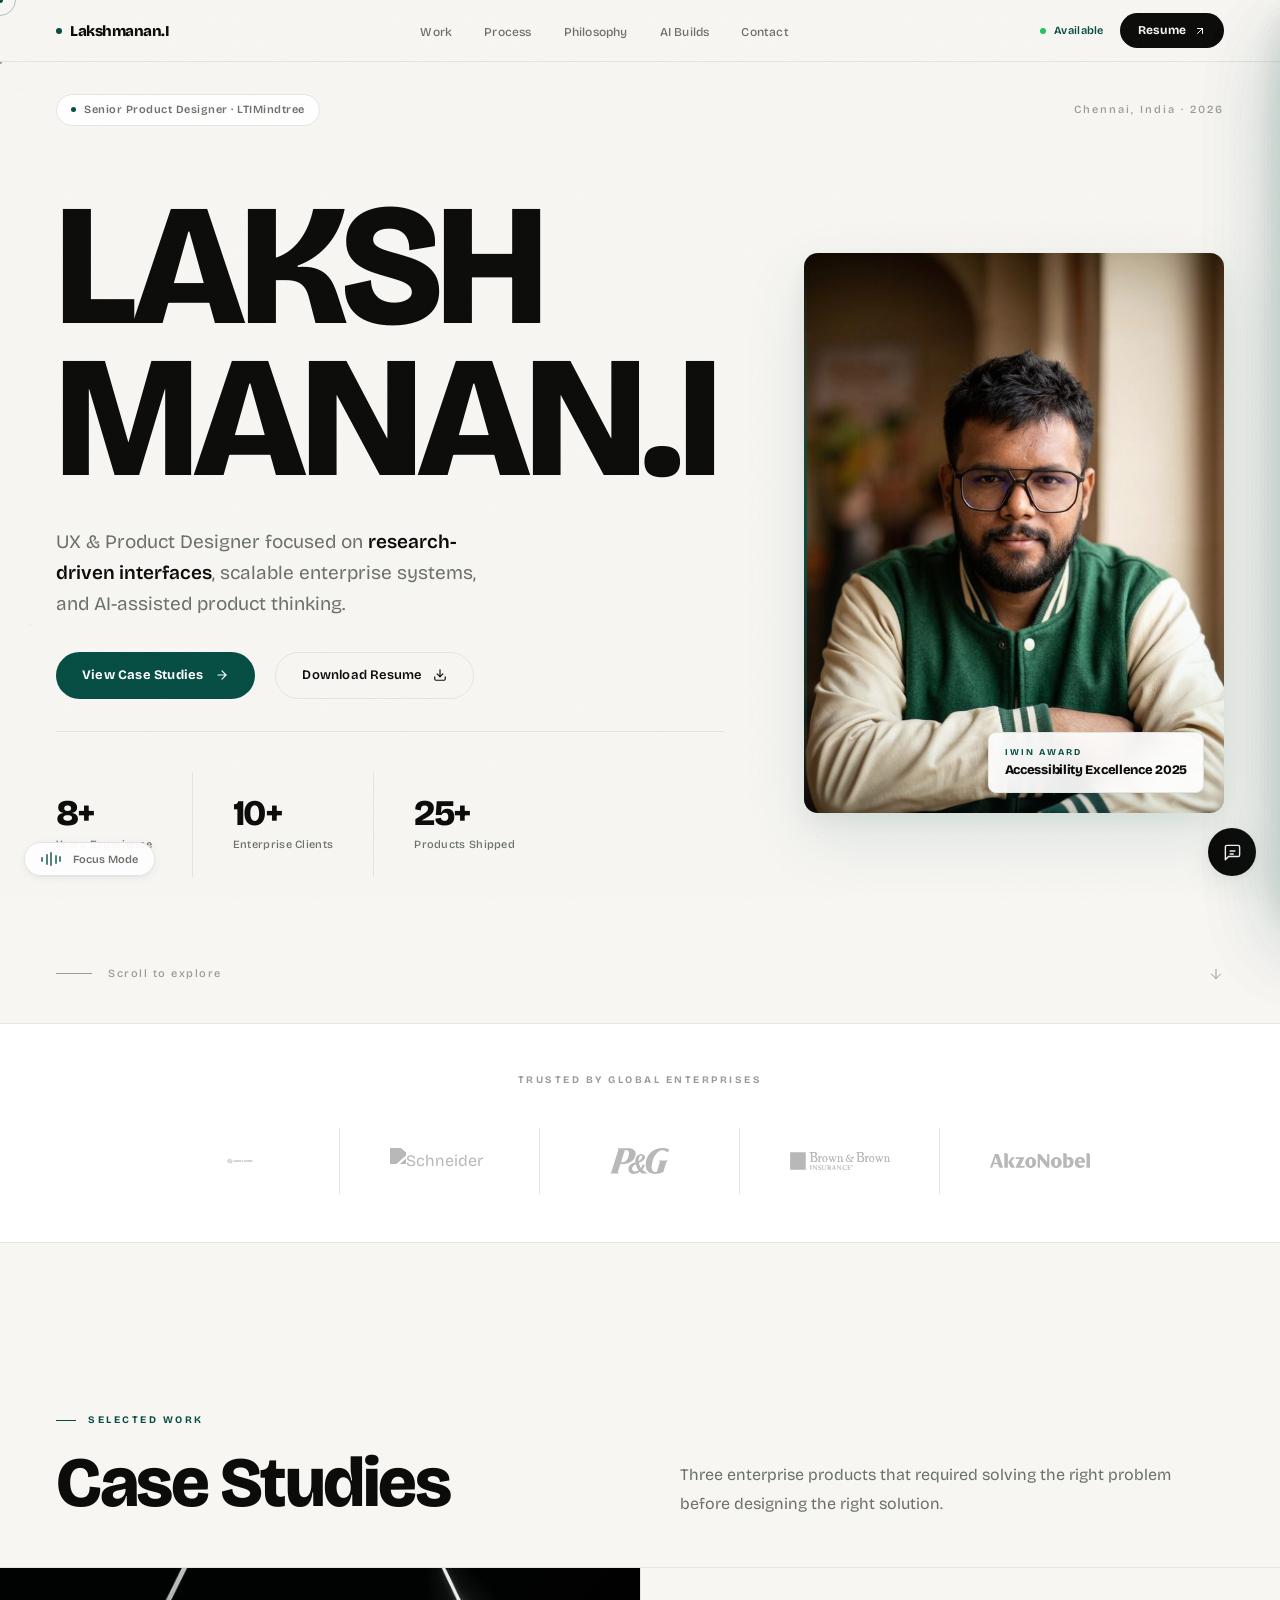
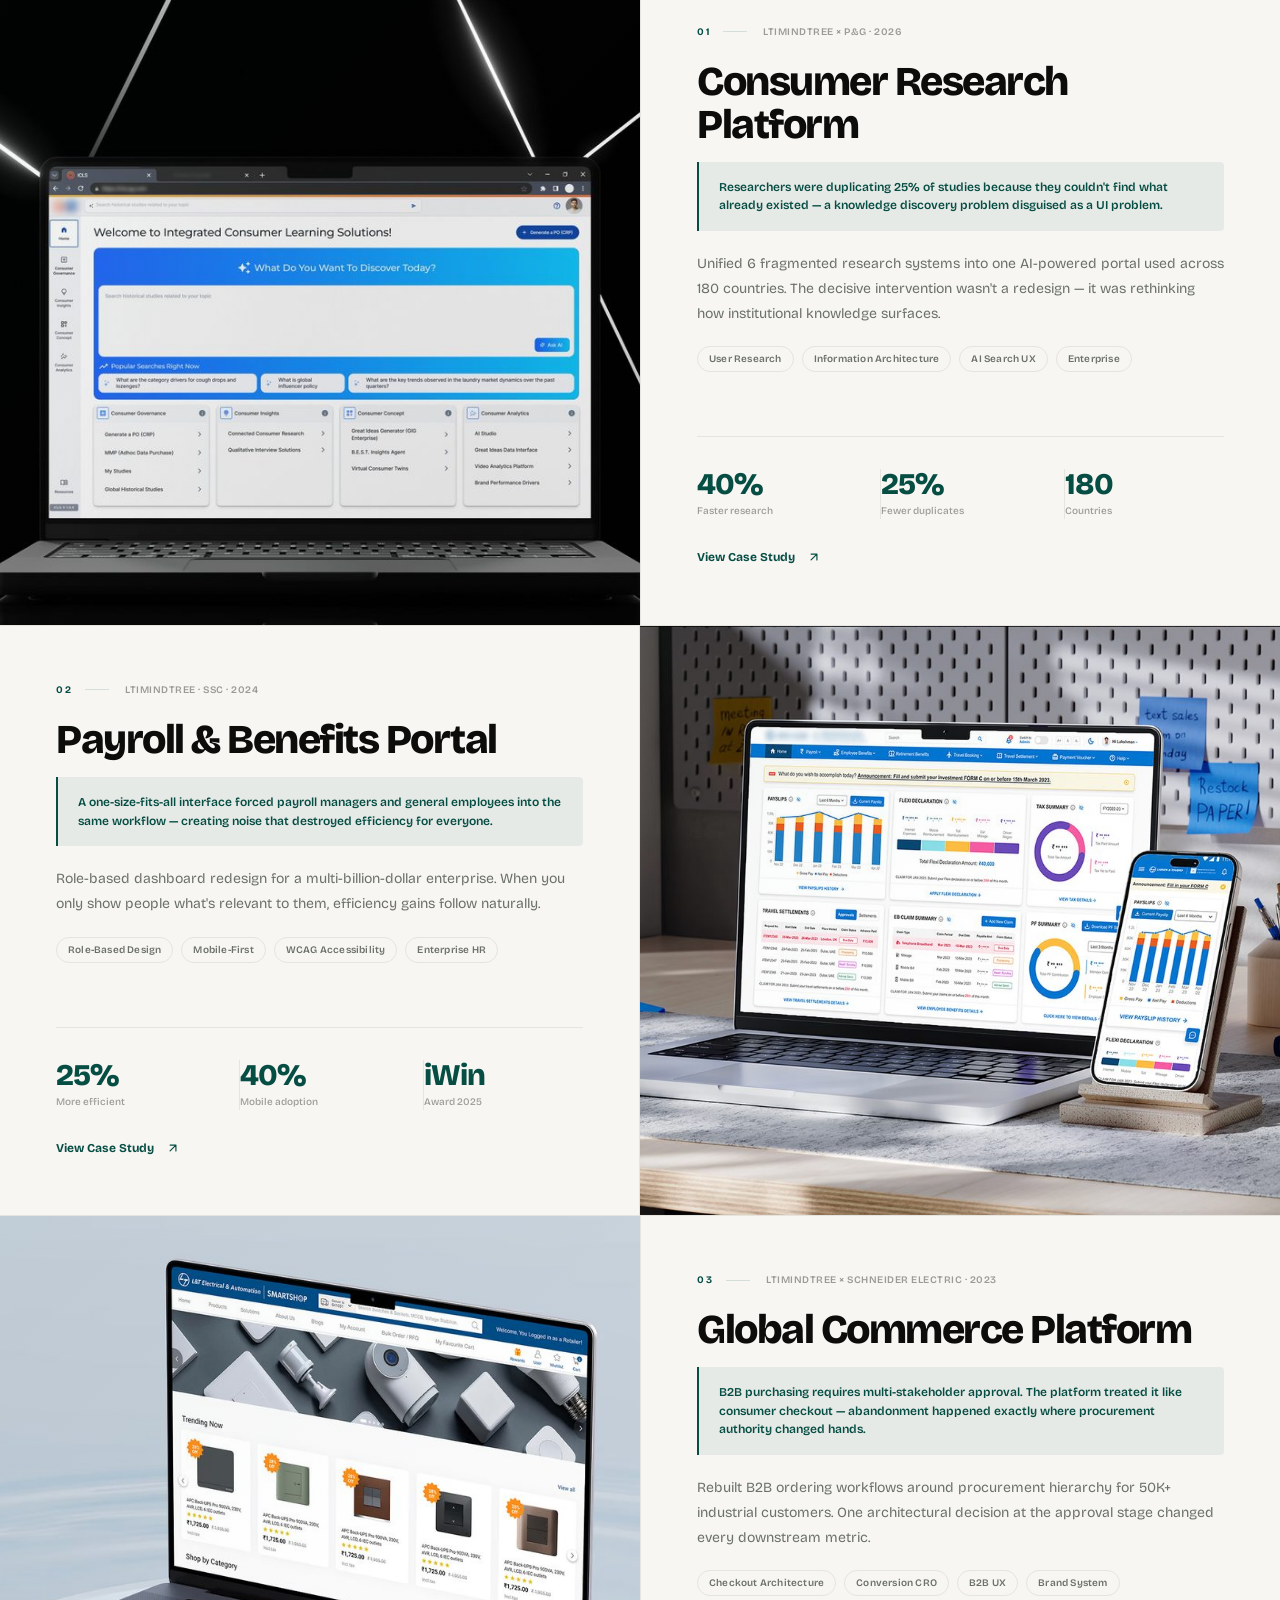
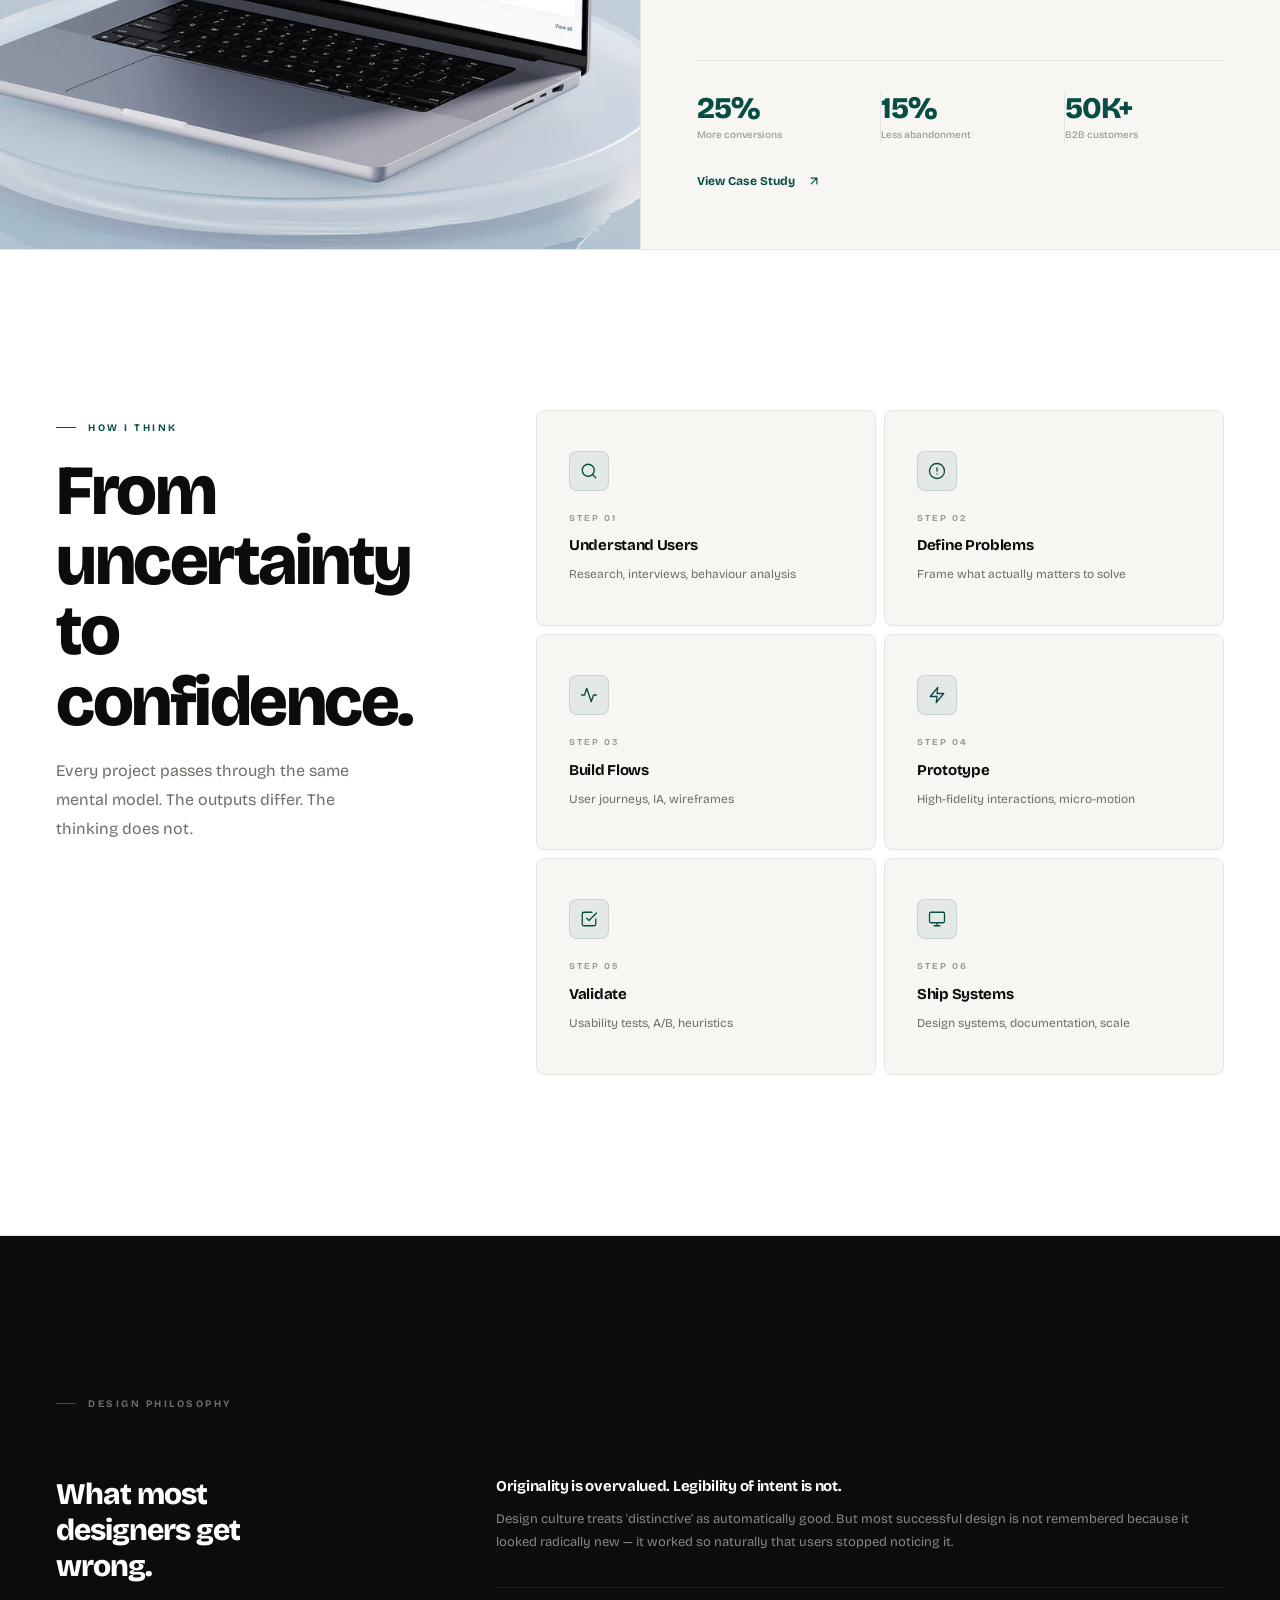
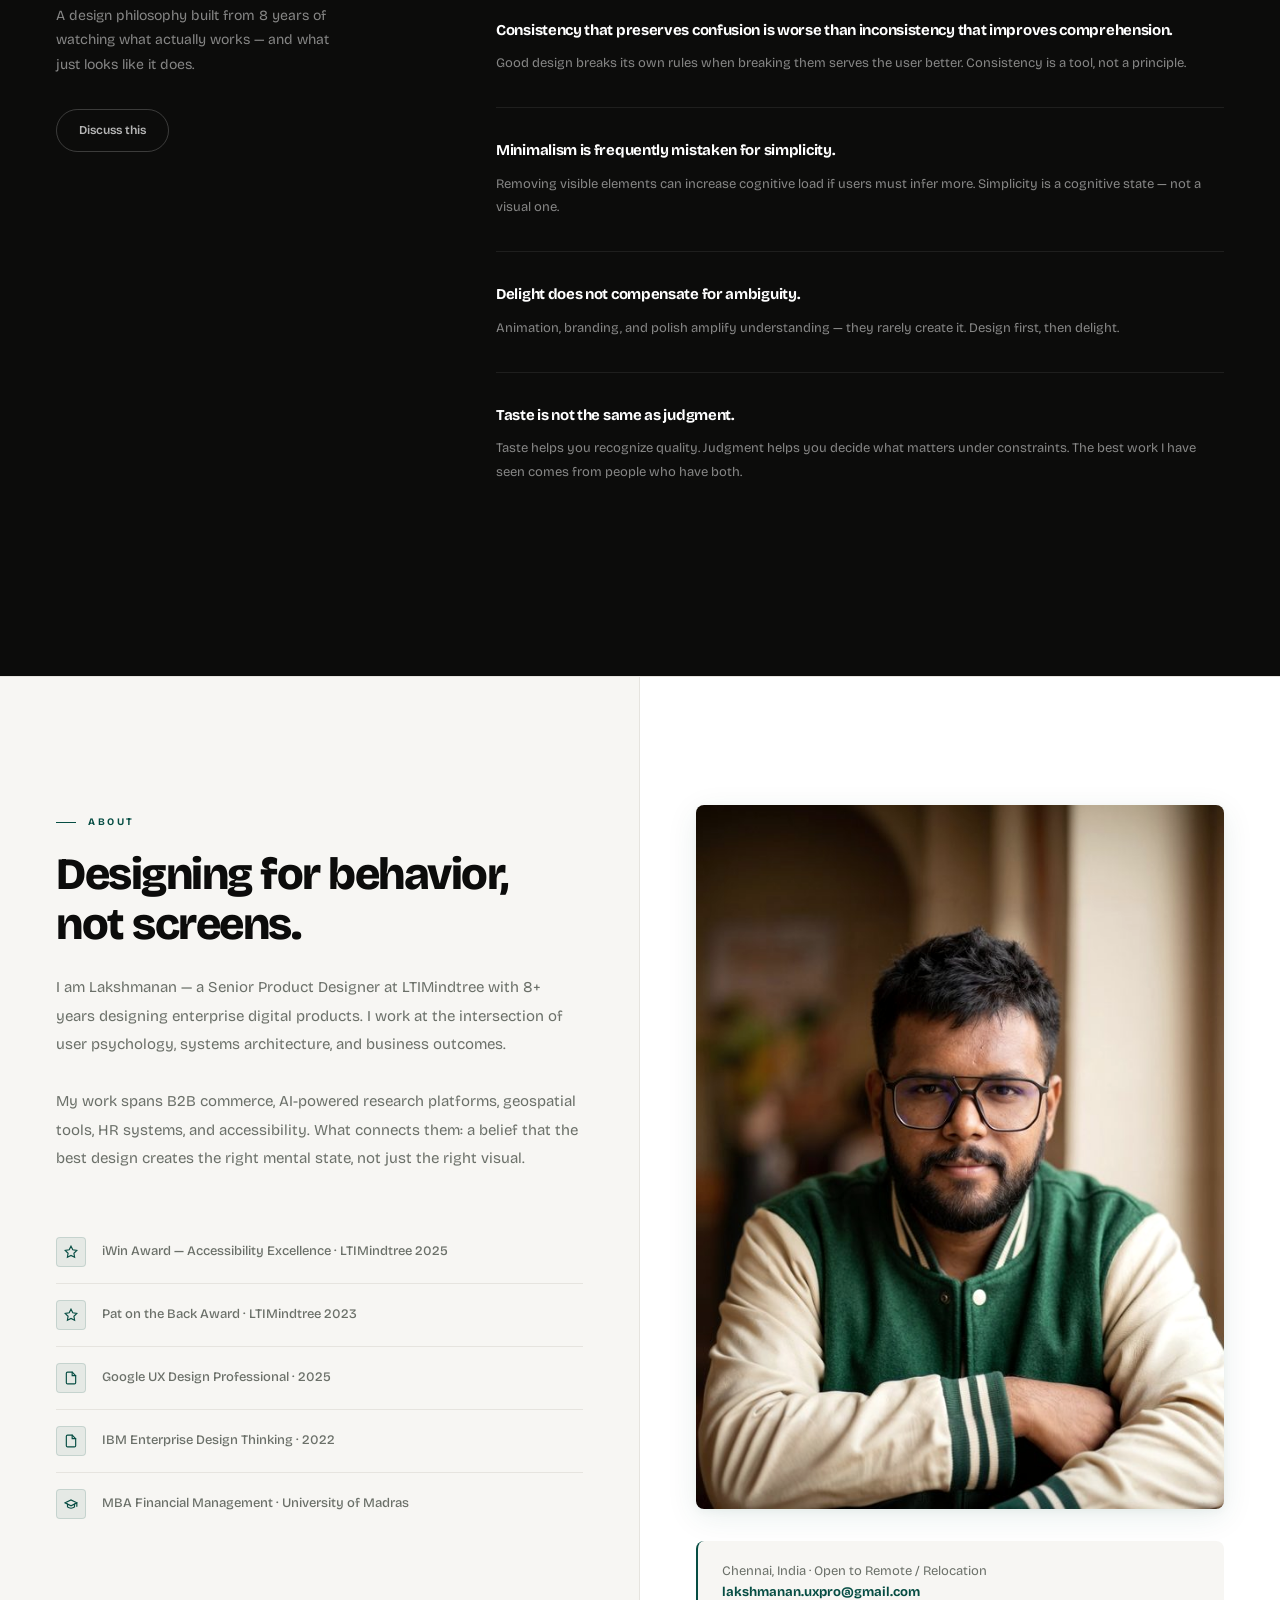
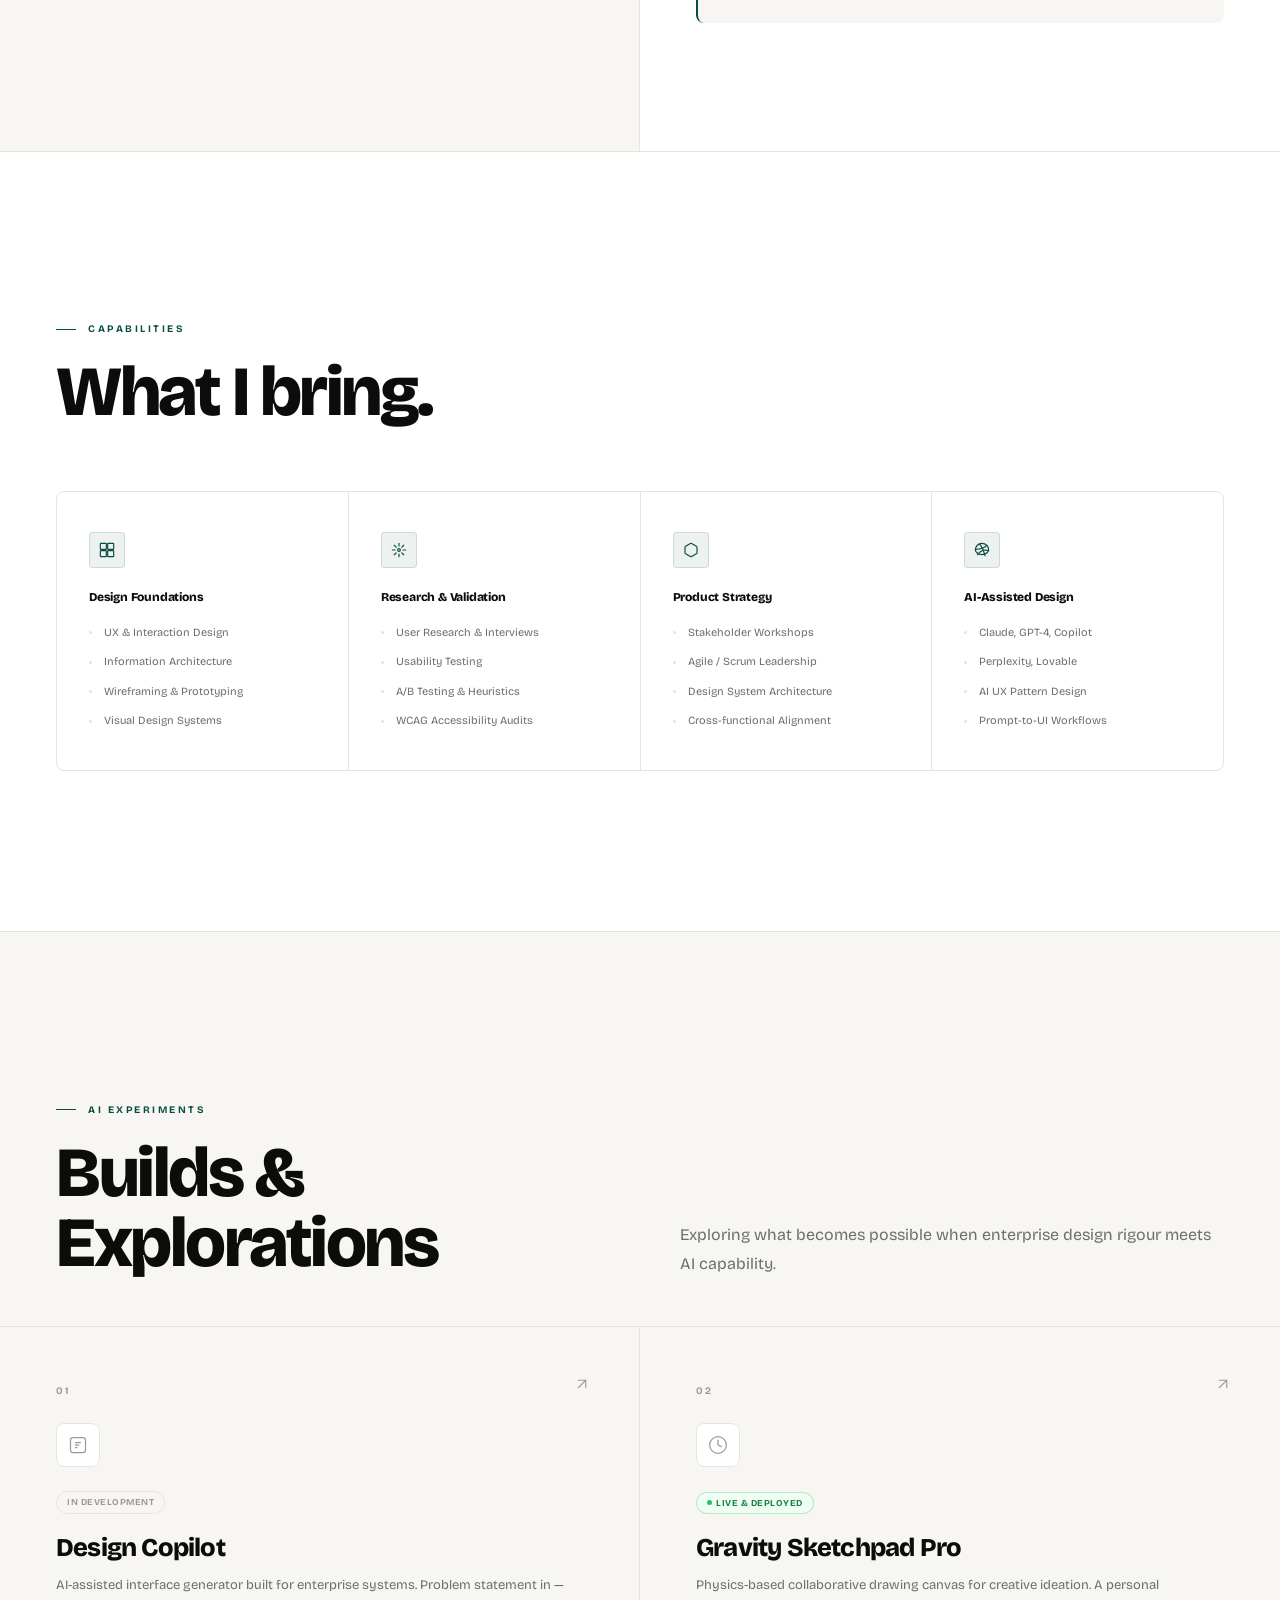
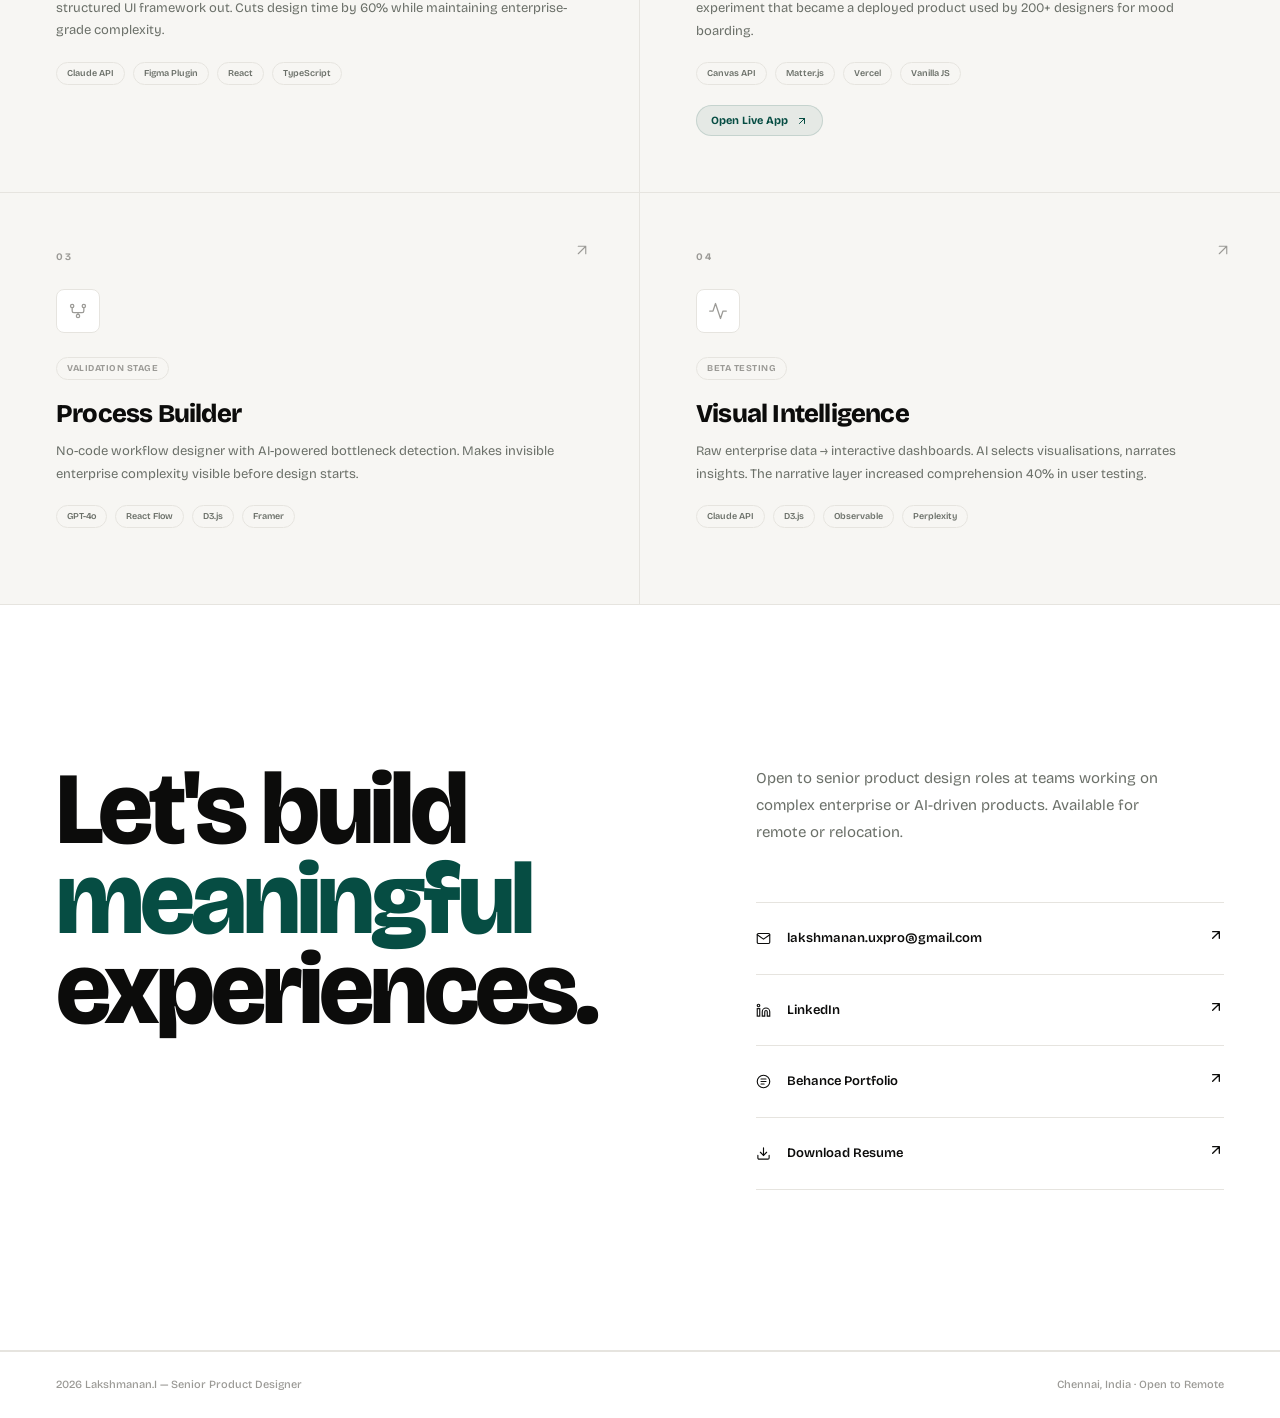
==== commit d6899102: "v.3.0" ====
--- a/index.html
+++ b/index.html
@@ -2,329 +2,312 @@
 <html lang="en">
 <head>
   <meta charset="UTF-8">
-  <meta name="viewport" content="width=device-width, initial-scale=1.0">
-  <meta name="description" content="Lakshmanan.I — Senior Product Designer at LTIMindtree. 8+ years designing enterprise systems that scale, now evolving them with AI-driven product thinking.">
-  <meta property="og:title" content="Lakshmanan.I — Senior Product Designer">
-  <meta property="og:description" content="Enterprise systems that scale. Now AI-assisted.">
+  <meta name="viewport" content="width=device-width,initial-scale=1">
+  <meta name="description" content="Lakshmanan.I — Senior Product Designer. 8+ years designing enterprise systems that scale, now evolving them with AI-driven product thinking.">
   <title>Lakshmanan.I — Senior Product Designer</title>
-
-  <!-- Fonts -->
   <link rel="preconnect" href="https://fonts.googleapis.com">
   <link rel="preconnect" href="https://fonts.gstatic.com" crossorigin>
   <link href="https://fonts.googleapis.com/css2?family=Bricolage+Grotesque:opsz,wght@12..96,300;12..96,400;12..96,500;12..96,600;12..96,700;12..96,800&display=swap" rel="stylesheet">
-
-  <!-- Styles -->
   <link rel="stylesheet" href="css/variables.css">
   <link rel="stylesheet" href="css/style.css">
   <link rel="stylesheet" href="css/responsive.css">
 </head>
 <body>
 
-  <!-- LOADER -->
-  <div id="ldr">
-    <div class="l-eyebrow">Portfolio · 2026</div>
-    <div class="l-name"><span>Lakshmanan.I</span></div>
-    <div class="l-bar-wrap"><div class="l-bar" id="lbar"></div></div>
-    <div class="l-pct" id="lpct">0%</div>
-  </div>
-
-  <!-- CURSOR -->
-  <div id="cdot"></div>
-  <div id="crng"></div>
-
-  <!-- SCROLL PROGRESS -->
-  <div id="prg"><div id="prgfill"></div></div>
-
-  <!-- ── NAV ── -->
-  <nav>
-    <a class="n-logo" href="#">Laksh<span>.</span></a>
-    <ul class="n-links">
-      <li><a href="#work">Work</a></li>
-      <li><a href="#process">Process</a></li>
-      <li><a href="#phil">Philosophy</a></li>
-      <li><a href="#aiexp">AI Builds</a></li>
-      <li><a href="#contact">Contact</a></li>
-    </ul>
-    <div class="n-right">
-      <div class="n-avail">Available</div>
-      <a class="n-cta" href="https://drive.google.com/file/d/1mXRmhw0IqPg0hAiOKDyU0bLVCDlz25L7/view?usp=sharing" target="_blank" rel="noopener">Resume ↗</a>
-    </div>
-  </nav>
-
-  <!-- ── HERO ── -->
-  <section id="hero">
-    <canvas id="hcvs"></canvas>
-
-    <div class="hero-l">
-      <div class="hero-eyebrow">Senior Product Designer · LTIMindtree · 8+ Years</div>
-      <h1 class="hero-hed">
-        <span class="hero-hed-inner">I design experiences that simplify complexity.</span>
+<!-- LOADER -->
+<div id="ldr">
+  <div class="l-pre">Portfolio 2026</div>
+  <div class="l-name"><span class="l-name-inner">Lakshmanan.I</span></div>
+  <div class="l-track"><div class="l-fill" id="lbar"></div></div>
+  <div class="l-pct" id="lpct">0%</div>
+</div>
+
+<!-- CURSOR -->
+<div id="cdot"></div><div id="crng"></div>
+
+<!-- SCROLL PROGRESS -->
+<div id="prg"><div id="prg-fill"></div></div>
+
+<!-- NAV -->
+<nav>
+  <a href="#" class="n-logo" style="cursor:none">
+    <span class="n-logo-dot"></span>Lakshmanan.I
+  </a>
+  <ul class="n-links">
+    <li><a href="#work">Work</a></li>
+    <li><a href="#process">Process</a></li>
+    <li><a href="#phil">Philosophy</a></li>
+    <li><a href="#aiexp">AI Builds</a></li>
+    <li><a href="#contact">Contact</a></li>
+  </ul>
+  <div class="n-right">
+    <div class="n-avail">Available</div>
+    <a href="https://drive.google.com/file/d/1mXRmhw0IqPg0hAiOKDyU0bLVCDlz25L7/view?usp=sharing" target="_blank" rel="noopener" class="n-cta" style="cursor:none">
+      Resume
+      <svg viewBox="0 0 24 24"><path d="M7 17L17 7M17 7H7M17 7v10"/></svg>
+    </a>
+  </div>
+</nav>
+
+<!-- HERO -->
+<section id="hero">
+  <canvas id="hcvs"></canvas>
+
+  <div class="hero-topbar">
+    <div class="hero-role-tag">Senior Product Designer · LTIMindtree</div>
+    <div class="hero-year">Chennai, India · 2026</div>
+  </div>
+
+  <div class="hero-main">
+    <div class="hero-name-wrap">
+      <h1 class="hero-name">
+        <span class="hero-name-line">LAKSH</span>
+        <span class="hero-name-line">MANAN.I</span>
       </h1>
-      <p class="hero-sub">
-        UX/Product Designer focused on <strong>research-driven interfaces</strong>,
-        scalable systems, and meaningful user journeys — across enterprise, AI, and global products.
+      <p class="hero-tagline">
+        UX &amp; Product Designer focused on <strong>research-driven interfaces</strong>,
+        scalable enterprise systems, and AI-assisted product thinking.
       </p>
-      <div class="hero-ctas">
-        <a href="#work" class="btn-primary">
+      <div class="hero-cta-strip">
+        <a href="#work" class="btn-primary" style="cursor:none">
           View Case Studies
-          <svg width="14" height="14" viewBox="0 0 24 24" fill="none" stroke="currentColor" stroke-width="2.5" stroke-linecap="round"><path d="M5 12h14M12 5l7 7-7 7"/></svg>
+          <svg viewBox="0 0 24 24"><path d="M5 12h14M12 5l7 7-7 7"/></svg>
         </a>
-        <a href="https://drive.google.com/file/d/1mXRmhw0IqPg0hAiOKDyU0bLVCDlz25L7/view?usp=sharing" target="_blank" rel="noopener" class="btn-secondary">
+        <a href="https://drive.google.com/file/d/1mXRmhw0IqPg0hAiOKDyU0bLVCDlz25L7/view?usp=sharing" target="_blank" rel="noopener" class="btn-outline" style="cursor:none">
           Download Resume
-          <svg width="14" height="14" viewBox="0 0 24 24" fill="none" stroke="currentColor" stroke-width="2.5" stroke-linecap="round"><path d="M21 15v4a2 2 0 0 1-2 2H5a2 2 0 0 1-2-2v-4M7 10l5 5 5-5M12 15V3"/></svg>
+          <svg viewBox="0 0 24 24"><path d="M21 15v4a2 2 0 0 1-2 2H5a2 2 0 0 1-2-2v-4"/><polyline points="7 10 12 15 17 10"/><line x1="12" y1="15" x2="12" y2="3"/></svg>
         </a>
       </div>
-      <div class="hero-proof" id="hero-proof"></div>
-    </div>
-
-    <div class="hero-r">
-      <div class="hero-canvas">
-        <div class="hcard hcard-main">
-          <div class="hc-label">P&amp;G Research Platform · 2026</div>
-          <div class="hc-title">Consumer Learning Solutions</div>
-          <div style="margin-bottom:10px">
-            <span class="hc-tag">Research</span>
-            <span class="hc-tag">AI Search</span>
-            <span class="hc-tag">Enterprise</span>
-          </div>
-          <div class="hc-bar-wrap"><div class="hc-bar"></div></div>
-          <div style="display:flex;justify-content:space-between;font-size:10px;color:var(--mid);margin-top:4px">
-            <span>Research speed</span><span style="color:var(--teal);font-weight:700">+40%</span>
-          </div>
-        </div>
-        <div class="hcard hcard-2">
-          <div class="hc-label">Impact</div>
-          <div class="hc-metric">25%</div>
-          <div class="hc-metric-lbl">Fewer duplicate studies</div>
-        </div>
-        <div class="hcard hcard-3">
-          <div class="hc-label">My Process</div>
-          <div class="hc-flow">
-            <span class="hc-step">Research</span>
-            <span class="hc-arrow">→</span>
-            <span class="hc-step">Frame</span>
-            <span class="hc-arrow">→</span>
-            <span class="hc-step">Ship</span>
-          </div>
-        </div>
-        <div class="hcard hcard-4">
-          <div class="hc-avatars">
-            <div class="hc-avatar">P</div>
-            <div class="hc-avatar">S</div>
-            <div class="hc-avatar">L</div>
-          </div>
-          <div class="hc-users-lbl">Cross-functional teams</div>
-        </div>
-      </div>
-    </div>
-  </section>
-
-  <!-- ── CLIENT LOGOS ── -->
-  <div id="logos">
-    <p class="logos-label">Trusted by global enterprises</p>
-    <div class="logos-row" id="logos-row"></div>
-  </div>
-
-  <!-- ── CASE STUDIES ── -->
-  <section id="work" style="padding:0">
-    <div class="work-intro rv">
-      <div>
-        <p class="sec-eyebrow">Selected Work</p>
-        <h2 class="sec-hed">Case Studies</h2>
-      </div>
-      <p class="sec-sub" style="align-self:end">
-        Three enterprise products that required solving the right problem before designing the right solution.
-      </p>
-    </div>
-    <div id="cs-list"></div>
-  </section>
-
-  <!-- Case Study Slide Panel -->
-  <div class="panel-overlay" id="cs-overlay"></div>
-  <div class="slide-panel" id="cs-panel">
-    <div class="sp-nav">
-      <button class="sp-back" onclick="closeCS()">
-        <svg viewBox="0 0 24 24"><path d="M19 12H5M12 5l-7 7 7 7"/></svg>
-        Back to Work
-      </button>
-      <span class="sp-label" id="csp-label">Case Study</span>
-    </div>
-    <div class="sp-body" id="csp-body"></div>
-  </div>
-
-  <!-- ── HOW I THINK ── -->
-  <section id="process">
-    <div class="process-intro rv">
+      <div class="hero-metrics" id="hero-proof"></div>
+    </div>
+
+    <div class="hero-portrait">
+      <div class="hero-photo-frame">
+        <img src="assets/images/photo.jpg" alt="Lakshmanan.I — Senior Product Designer">
+        <div class="hero-photo-overlay"></div>
+      </div>
+      <div class="hero-photo-tag">
+        <div class="hpt-label">iWin Award</div>
+        <div class="hpt-val">Accessibility Excellence 2025</div>
+      </div>
+    </div>
+  </div>
+
+  <div class="hero-scroll-hint">
+    <div class="scroll-line"></div>
+    <span class="scroll-label">Scroll to explore</span>
+    <div class="scroll-arrow">
+      <svg viewBox="0 0 24 24"><path d="M12 5v14M5 12l7 7 7-7"/></svg>
+    </div>
+  </div>
+</section>
+
+<!-- LOGOS -->
+<div id="logos">
+  <p class="logos-eyebrow">Trusted by global enterprises</p>
+  <div class="logos-row" id="logos-row"></div>
+</div>
+
+<!-- CASE STUDIES -->
+<section id="work" style="padding:0">
+  <div class="work-header rv">
+    <div>
+      <p class="sec-eyebrow">Selected Work</p>
+      <h2 class="sec-hed">Case Studies</h2>
+    </div>
+    <div>
+      <p class="sec-sub">Three enterprise products that required solving the right problem before designing the right solution.</p>
+    </div>
+  </div>
+  <div id="cs-list"></div>
+</section>
+
+<!-- CS SLIDE PANEL -->
+<div class="panel-overlay" id="cs-overlay"></div>
+<div class="slide-panel" id="cs-panel">
+  <div class="sp-nav">
+    <button class="sp-back" onclick="closeCS()" style="cursor:none">
+      <svg viewBox="0 0 24 24"><path d="M19 12H5M12 5l-7 7 7 7"/></svg>
+      Back to Work
+    </button>
+    <span class="sp-tag" id="csp-label">Case Study</span>
+  </div>
+  <div class="sp-body" id="csp-body"></div>
+</div>
+
+<!-- HOW I THINK -->
+<section id="process" style="padding:0">
+  <div class="process-layout rv">
+    <div class="process-intro-sticky">
       <p class="sec-eyebrow">How I Think</p>
-      <h2 class="sec-hed">From uncertainty<br>to confidence.</h2>
-      <p class="sec-sub" style="margin-top:16px">
-        Every project passes through the same mental model. The outputs differ. The thinking does not.
-      </p>
-    </div>
-    <div class="process-steps" id="process-steps"></div>
-  </section>
-
-  <!-- ── PHILOSOPHY ── -->
-  <section id="phil">
+      <h2 class="sec-hed" style="margin-bottom:var(--s5)">From uncertainty<br>to confidence.</h2>
+      <p class="sec-sub">Every project passes through the same mental model. The outputs differ. The thinking does not.</p>
+    </div>
+    <div class="process-steps-grid" id="process-steps"></div>
+  </div>
+</section>
+
+<!-- PHILOSOPHY -->
+<section id="phil" style="padding:0">
+  <div class="phil-layout">
     <p class="phil-eyebrow">Design Philosophy</p>
     <div class="phil-grid">
-      <div class="phil-sidebar rv">
+      <div class="rv">
         <h3 class="phil-sidebar-hed">What most designers get wrong.</h3>
-        <p class="phil-sidebar-sub">
-          A design philosophy built from 8 years of watching what actually works —
-          and what just looks like it does.
-        </p>
-        <a href="mailto:lakshmanan.uxpro@gmail.com" class="phil-cta">Discuss this →</a>
+        <p class="phil-sidebar-sub">A design philosophy built from 8 years of watching what actually works — and what just looks like it does.</p>
+        <a href="mailto:lakshmanan.uxpro@gmail.com" class="phil-cta" style="cursor:none">Discuss this</a>
       </div>
       <div class="phil-items rv d1" id="phil-items"></div>
     </div>
-  </section>
-
-  <!-- ── ABOUT ── -->
-  <section id="about">
-    <div class="about-l rv">
-      <p class="sec-eyebrow">About</p>
-      <h2 class="about-hed">Designing for behavior, not screens.</h2>
-      <p class="about-body">
-        I'm Lakshmanan — a Senior Product Designer at LTIMindtree with 8+ years designing enterprise
-        digital products. I work at the intersection of user psychology, systems architecture, and
-        business outcomes.<br><br>
-        My work spans B2B commerce, AI-powered research platforms, geospatial tools, HR systems,
-        and accessibility. What connects them: a belief that the best design creates the right mental
-        state, not just the right visual.
-      </p>
-      <div class="awards" id="awards-list"></div>
-    </div>
-    <div class="about-r rv d1">
+  </div>
+</section>
+
+<!-- ABOUT -->
+<section id="about" style="padding:0">
+  <div class="about-left rv">
+    <p class="sec-eyebrow">About</p>
+    <h2 class="about-hed">Designing for behavior, not screens.</h2>
+    <p class="about-body">
+      I am Lakshmanan — a Senior Product Designer at LTIMindtree with 8+ years designing enterprise
+      digital products. I work at the intersection of user psychology, systems architecture, and
+      business outcomes.<br><br>
+      My work spans B2B commerce, AI-powered research platforms, geospatial tools, HR systems,
+      and accessibility. What connects them: a belief that the best design creates the right mental
+      state, not just the right visual.
+    </p>
+    <div class="awards" id="awards-list"></div>
+  </div>
+  <div class="about-right rv d1">
+    <div class="about-photo-wrap">
       <div class="about-photo">
-        <img src="assets/images/photo.jpg" alt="Lakshmanan.I — Senior Product Designer" loading="lazy">
-      </div>
-      <div class="loc-card">
-        Chennai, India · Open to Remote / Relocation<br>
-        <strong>lakshmanan.uxpro@gmail.com</strong>
-      </div>
-    </div>
-  </section>
-
-  <!-- ── CAPABILITIES ── -->
-  <section id="skills" class="sec">
-    <p class="sec-eyebrow rv">Capabilities</p>
-    <h2 class="sec-hed rv" style="max-width:600px">What I bring to every product team.</h2>
+        <img src="assets/images/photo.jpg" alt="Lakshmanan.I" loading="lazy">
+      </div>
+    </div>
+    <div class="about-location">
+      Chennai, India · Open to Remote / Relocation<br>
+      <strong>lakshmanan.uxpro@gmail.com</strong>
+    </div>
+  </div>
+</section>
+
+<!-- SKILLS -->
+<section id="skills" style="padding:0">
+  <div style="padding:var(--s16) var(--s10)">
+    <div class="skills-header rv">
+      <div>
+        <p class="sec-eyebrow">Capabilities</p>
+        <h2 class="sec-hed">What I bring.</h2>
+      </div>
+    </div>
     <div class="skills-grid" id="skills-grid"></div>
-  </section>
-
-  <!-- ── AI EXPERIMENTS ── -->
-  <section id="aiexp">
-    <div class="ai-head rv">
-      <div>
-        <p class="sec-eyebrow">AI Experiments</p>
-        <h2 class="sec-hed">Builds &amp;<br>Explorations</h2>
-      </div>
-      <p class="sec-sub">
-        Exploring what becomes possible when enterprise design rigour meets AI capability.
-        Edit <code style="font-size:11px;background:var(--faint);padding:2px 6px;border-radius:4px">js/data.js</code>
-        to add new apps.
-      </p>
-    </div>
-    <div class="ai-grid" id="ai-grid"></div>
-  </section>
-
-  <!-- AI Experiment Slide Panel -->
-  <div class="panel-overlay" id="ai-overlay"></div>
-  <div class="slide-panel" id="ai-panel">
-    <div class="sp-nav">
-      <button class="sp-back" onclick="closeAI()">
-        <svg viewBox="0 0 24 24"><path d="M19 12H5M12 5l-7 7 7 7"/></svg>
-        Back to Experiments
+  </div>
+</section>
+
+<!-- AI EXPERIMENTS -->
+<section id="aiexp" style="padding:0">
+  <div class="ai-header rv">
+    <div>
+      <p class="sec-eyebrow">AI Experiments</p>
+      <h2 class="sec-hed">Builds &amp;<br>Explorations</h2>
+    </div>
+    <p class="sec-sub" style="align-self:end">Exploring what becomes possible when enterprise design rigour meets AI capability.</p>
+  </div>
+  <div class="ai-grid" id="ai-grid"></div>
+</section>
+
+<!-- AI SLIDE PANEL -->
+<div class="panel-overlay" id="ai-overlay"></div>
+<div class="slide-panel" id="ai-panel">
+  <div class="sp-nav">
+    <button class="sp-back" onclick="closeAI()" style="cursor:none">
+      <svg viewBox="0 0 24 24"><path d="M19 12H5M12 5l-7 7 7 7"/></svg>
+      Back
+    </button>
+    <span class="sp-tag" style="color:var(--teal)">AI Experiment</span>
+  </div>
+  <div class="sp-body" id="ai-body"></div>
+</div>
+
+<!-- CONTACT -->
+<section id="contact" style="padding:0">
+  <div style="padding:var(--s16) var(--s10)">
+    <div class="contact-layout">
+      <div class="rv">
+        <h2 class="contact-hed">Let's build <em>meaningful</em> experiences.</h2>
+      </div>
+      <div class="rv d1">
+        <p class="contact-sub">Open to senior product design roles at teams working on complex enterprise or AI-driven products. Available for remote or relocation.</p>
+        <div class="clinks" id="clinks"></div>
+      </div>
+    </div>
+  </div>
+</section>
+
+<footer>
+  <span class="fl">2026 Lakshmanan.I — Senior Product Designer</span>
+  <span class="fr">Chennai, India · Open to Remote</span>
+</footer>
+
+<!-- FOCUS MODE -->
+<div id="focus">
+  <div class="focus-panel" id="fpanel">
+    <div class="fp-label">Focus Mode</div>
+    <div class="fp-track">
+      <div class="fp-name" id="fpnm">Focused Flow</div>
+      <div class="fp-artist" id="fpar">Ambient · Design Mode</div>
+    </div>
+    <div class="fp-ctrl">
+      <button class="fpb" id="fpprev" style="cursor:none">
+        <svg viewBox="0 0 24 24"><polygon points="19 20 9 12 19 4 19 20"/><line x1="5" y1="19" x2="5" y2="5"/></svg>
       </button>
-      <span class="sp-label" style="color:var(--teal)">AI Experiment</span>
-    </div>
-    <div class="sp-body" id="ai-body"></div>
-  </div>
-
-  <!-- ── PHILOSOPHY QUOTE (standalone) ── -->
-  <!-- Handled inside #phil above -->
-
-  <!-- ── CONTACT ── -->
-  <section id="contact">
-    <div class="contact-grid">
-      <div class="rv">
-        <h2 class="contact-hed">Let's build<br><span>meaningful</span><br>experiences.</h2>
-      </div>
-      <div class="rv d1">
-        <p class="contact-sub">
-          Open to senior product design roles at teams working on complex enterprise or AI-driven products.
-          Available for remote or relocation.
-        </p>
-        <div class="clinks" id="clinks"></div>
-      </div>
-    </div>
-  </section>
-
-  <footer>
-    <span class="fl">© 2026 Lakshmanan.I — Senior Product Designer</span>
-    <span class="fr">Chennai, India · Open to Remote / Relocation</span>
-  </footer>
-
-  <!-- ── FOCUS MODE ── -->
-  <div id="focus">
-    <div class="focus-panel" id="fpanel">
-      <div class="fp-title">🎧 Focus Mode</div>
-      <div class="fp-track">
-        <div class="fp-nm" id="fpnm">Focused Flow</div>
-        <div class="fp-ar" id="fpar">Ambient · Design Mode</div>
-      </div>
-      <div class="fp-ctrl">
-        <button class="fpb" id="fpprev">⏮</button>
-        <button class="fpb on" id="fpplay">⏸</button>
-        <button class="fpb" id="fpnxt">⏭</button>
-      </div>
-      <div class="fp-moods" id="fp-moods"></div>
-    </div>
-    <button class="focus-toggle" id="ftog">
-      <div class="focus-wave" id="fwave">
-        <div class="fw"></div><div class="fw"></div>
-        <div class="fw"></div><div class="fw"></div><div class="fw"></div>
-      </div>
-      Focus Mode
+      <button class="fpb on" id="fpplay" style="cursor:none">
+        <svg id="fp-play-icon" viewBox="0 0 24 24"><rect x="6" y="4" width="4" height="16"/><rect x="14" y="4" width="4" height="16"/></svg>
+      </button>
+      <button class="fpb" id="fpnxt" style="cursor:none">
+        <svg viewBox="0 0 24 24"><polygon points="5 4 15 12 5 20 5 4"/><line x1="19" y1="5" x2="19" y2="19"/></svg>
+      </button>
+    </div>
+    <div class="fp-moods" id="fp-moods"></div>
+  </div>
+  <button class="focus-toggle" id="ftog" style="cursor:none">
+    <div class="focus-wave" id="fwave">
+      <div class="fw"></div><div class="fw"></div><div class="fw"></div>
+      <div class="fw"></div><div class="fw"></div>
+    </div>
+    Focus Mode
+  </button>
+</div>
+
+<!-- AI CHAT -->
+<button id="aitg" style="cursor:none" title="Ask about Lakshmanan's work">
+  <svg viewBox="0 0 24 24"><path d="M21 15a2 2 0 0 1-2 2H7l-4 4V5a2 2 0 0 1 2-2h14a2 2 0 0 1 2 2z"/><line x1="9" y1="10" x2="15" y2="10"/><line x1="9" y1="14" x2="13" y2="14"/></svg>
+</button>
+<div id="aichat">
+  <div class="ai-hd">
+    <div class="ai-dot"></div>
+    <div>
+      <div class="ai-title">Ask about my work</div>
+      <div class="ai-sub-t">Portfolio AI · Powered by Claude</div>
+    </div>
+  </div>
+  <div class="ai-msgs" id="aimsgs">
+    <div class="aim a">Hi! I know Lakshmanan's work in detail — P&amp;G, SSC, Schneider, AI experiments, and his design philosophy. What would you like to know?</div>
+  </div>
+  <div class="ai-sugs" id="aisugs">
+    <button class="aisgb" style="cursor:none">P&amp;G results?</button>
+    <button class="aisgb" style="cursor:none">Design philosophy?</button>
+    <button class="aisgb" style="cursor:none">AI experiments?</button>
+    <button class="aisgb" style="cursor:none">How to hire?</button>
+  </div>
+  <div class="ai-row">
+    <input class="ai-inp" id="aiinp" type="text" placeholder="Ask anything...">
+    <button class="ai-send" id="aisend" style="cursor:none">
+      <svg viewBox="0 0 24 24"><line x1="22" y1="2" x2="11" y2="13"/><polygon points="22 2 15 22 11 13 2 9 22 2"/></svg>
     </button>
   </div>
-
-  <!-- ── AI CHAT ── -->
-  <button id="aitg" title="Ask about Lakshmanan's work">
-    <svg viewBox="0 0 24 24">
-      <path d="M21 15a2 2 0 0 1-2 2H7l-4 4V5a2 2 0 0 1 2-2h14a2 2 0 0 1 2 2z"/>
-      <path d="M8 10h8M8 14h5"/>
-    </svg>
-  </button>
-  <div id="aichat">
-    <div class="ai-hd">
-      <div class="ai-dot"></div>
-      <div>
-        <div class="ai-title">Ask about my work</div>
-        <div class="ai-sub-t">Portfolio AI · Powered by Claude</div>
-      </div>
-    </div>
-    <div class="ai-msgs" id="aimsgs">
-      <div class="aim a">Hi! I know Lakshmanan's work in detail — P&amp;G, SSC, Schneider, AI experiments, and his design philosophy. What would you like to know?</div>
-    </div>
-    <div class="ai-sugs" id="aisugs">
-      <button class="aisgb">P&amp;G results?</button>
-      <button class="aisgb">Design philosophy?</button>
-      <button class="aisgb">AI experiments?</button>
-      <button class="aisgb">How to hire?</button>
-    </div>
-    <div class="ai-row">
-      <input class="ai-inp" id="aiinp" type="text" placeholder="Ask anything...">
-      <button class="ai-send" id="aisend">
-        <svg viewBox="0 0 24 24"><line x1="22" y1="2" x2="11" y2="13"/><polygon points="22 2 15 22 11 13 2 9 22 2"/></svg>
-      </button>
-    </div>
-  </div>
-
-  <!-- Data first, then interactions -->
-  <script src="js/data.js"></script>
-  <script src="js/main.js"></script>
-
+</div>
+
+<script src="js/data.js"></script>
+<script src="js/main.js"></script>
 </body>
 </html>
--- a/css/variables.css
+++ b/css/variables.css
@@ -1,37 +1,55 @@
 /* ============================================================
-   DESIGN TOKENS — Edit here to change the entire visual system
+   DESIGN TOKENS — Single source of truth
    ============================================================ */
 :root {
-  /* Colors */
-  --bg:         #F6FAF9;
-  --surface:    #FFFFFF;
-  --ink:        #0A0A0A;
-  --teal:       #064d43;
-  --teal-hov:   #0a6b5c;
-  --teal-glow:  rgba(6, 77, 67, 0.08);
-  --teal-bord:  rgba(6, 77, 67, 0.15);
-  --mid:        #6B7280;
-  --faint:      #E8EDEC;
-  --faint2:     #F0F5F4;
+  /* Core Palette */
+  --bg:          #F7F6F3;
+  --bg-warm:     #F2F0EC;
+  --surface:     #FFFFFF;
+  --surface-2:   #FAFAF8;
+  --ink:         #0C0C0B;
+  --ink-2:       #1A1A18;
+  --teal:        #064d43;
+  --teal-mid:    #0a6b5c;
+  --teal-soft:   rgba(6,77,67,0.07);
+  --teal-bord:   rgba(6,77,67,0.14);
+  --mid:         #6B7069;
+  --mid-lt:      #9B9A96;
+  --faint:       #E6E4DF;
+  --faint-2:     #EDEBE7;
+
+  /* Semantic */
+  --border:      1px solid var(--faint);
+  --radius-sm:   4px;
+  --radius-md:   8px;
+  --radius-lg:   14px;
+  --radius-full: 9999px;
+
+  /* Shadows — teal-tinted, never grey */
+  --sh-xs: 0 1px 2px rgba(6,77,67,0.06);
+  --sh-sm: 0 2px 8px rgba(6,77,67,0.07), 0 1px 2px rgba(6,77,67,0.04);
+  --sh-md: 0 8px 32px rgba(6,77,67,0.09), 0 2px 8px rgba(6,77,67,0.05);
+  --sh-lg: 0 24px 64px rgba(6,77,67,0.11), 0 8px 24px rgba(6,77,67,0.06);
+  --sh-xl: 0 40px 80px rgba(6,77,67,0.14), 0 16px 40px rgba(6,77,67,0.07);
 
   /* Typography */
-  --font: 'Bricolage Grotesque', system-ui, sans-serif;
+  --font: 'Bricolage Grotesque', 'Inter', system-ui, sans-serif;
 
-  /* Shadows */
-  --sh-sm: 0 1px 3px rgba(6,77,67,0.06), 0 4px 16px rgba(6,77,67,0.04);
-  --sh-md: 0 4px 24px rgba(6,77,67,0.10), 0 1px 4px rgba(6,77,67,0.06);
-  --sh-lg: 0 20px 60px rgba(6,77,67,0.12), 0 4px 16px rgba(6,77,67,0.06);
-
-  /* Spacing */
-  --sp-xs:  8px;
-  --sp-sm:  16px;
-  --sp-md:  24px;
-  --sp-lg:  40px;
-  --sp-xl:  56px;
-  --sp-2xl: 80px;
-  --sp-3xl: 112px;
+  /* Spacing scale */
+  --s1:  4px;   --s2:  8px;   --s3:  12px;  --s4:  16px;
+  --s5:  20px;  --s6:  24px;  --s7:  32px;  --s8:  40px;
+  --s9:  48px;  --s10: 56px;  --s11: 64px;  --s12: 80px;
+  --s13: 96px;  --s14: 112px; --s15: 128px; --s16: 160px;
 
   /* Easing */
-  --ease: cubic-bezier(0.16, 1, 0.3, 1);
-  --ease-out: cubic-bezier(0.23, 1, 0.32, 1);
+  --ease:      cubic-bezier(0.16, 1, 0.3, 1);
+  --ease-out:  cubic-bezier(0.23, 1, 0.32, 1);
+  --ease-in:   cubic-bezier(0.55, 0, 1, 0.45);
+  --ease-circ: cubic-bezier(0.85, 0, 0.15, 1);
+
+  /* Transitions */
+  --t-fast:   0.15s;
+  --t-base:   0.25s;
+  --t-slow:   0.45s;
+  --t-reveal: 0.85s;
 }
--- a/css/style.css
+++ b/css/style.css
@@ -1,10 +1,10 @@
 /* ============================================================
-   STYLE.CSS — All component styles
+   STYLE.CSS — Premium portfolio components
    ============================================================ */
 
 /* ── RESET & BASE ── */
 *, *::before, *::after { margin: 0; padding: 0; box-sizing: border-box; }
-html { scroll-behavior: smooth; }
+html { scroll-behavior: smooth; font-size: 16px; }
 body {
   font-family: var(--font);
   background: var(--bg);
@@ -12,607 +12,782 @@
   overflow-x: hidden;
   cursor: none;
   -webkit-font-smoothing: antialiased;
+  -moz-osx-font-smoothing: grayscale;
   line-height: 1.6;
 }
-
-/* ── GRAIN ── */
-body::after {
+img { display: block; max-width: 100%; }
+a { color: inherit; text-decoration: none; }
+button { font-family: var(--font); }
+
+/* ── GRAIN TEXTURE ── */
+body::before {
   content: '';
-  position: fixed; inset: 0;
-  pointer-events: none; z-index: 9000; opacity: 0.018;
-  background-image: url("data:image/svg+xml,%3Csvg viewBox='0 0 256 256' xmlns='http://www.w3.org/2000/svg'%3E%3Cfilter id='n'%3E%3CfeTurbulence type='fractalNoise' baseFrequency='.9' numOctaves='4' stitchTiles='stitch'/%3E%3C/filter%3E%3Crect width='100%25' height='100%25' filter='url(%23n)'/%3E%3C/svg%3E");
-  background-size: 180px;
+  position: fixed; inset: 0; z-index: 9500; pointer-events: none; opacity: 0.02;
+  background-image: url("data:image/svg+xml,%3Csvg viewBox='0 0 512 512' xmlns='http://www.w3.org/2000/svg'%3E%3Cfilter id='n'%3E%3CfeTurbulence type='fractalNoise' baseFrequency='.75' numOctaves='4' stitchTiles='stitch'/%3E%3C/filter%3E%3Crect width='100%25' height='100%25' filter='url(%23n)'/%3E%3C/svg%3E");
+  background-size: 256px;
 }
 
 /* ── CURSOR ── */
 #cdot {
-  position: fixed; width: 8px; height: 8px; border-radius: 50%;
+  position: fixed; width: 6px; height: 6px; border-radius: 50%;
   background: var(--teal); pointer-events: none; z-index: 9999;
-  transform: translate(-50%, -50%);
-  transition: width .2s, height .2s, border-radius .2s, opacity .2s;
+  transform: translate(-50%,-50%);
+  transition: transform var(--t-fast) var(--ease-out),
+              width var(--t-base) var(--ease),
+              height var(--t-base) var(--ease),
+              border-radius var(--t-base) var(--ease);
+  mix-blend-mode: multiply;
 }
 #crng {
-  position: fixed; width: 36px; height: 36px;
-  border: 1.5px solid rgba(6,77,67,0.25); border-radius: 50%;
+  position: fixed; width: 32px; height: 32px;
+  border: 1px solid rgba(6,77,67,0.3); border-radius: 50%;
   pointer-events: none; z-index: 9998;
-  transform: translate(-50%, -50%);
-  transition: width .3s, height .3s, border-color .3s, background .3s;
-}
-body.hov #crng { width: 56px; height: 56px; border-color: var(--teal); background: var(--teal-glow); }
-body.mag #cdot { opacity: 0; }
-body.mag #crng { width: 66px; height: 66px; border-color: var(--teal); background: var(--teal-glow); }
+  transform: translate(-50%,-50%);
+  transition: width var(--t-slow) var(--ease),
+              height var(--t-slow) var(--ease),
+              border-color var(--t-base);
+}
+body.hov  #crng { width: 52px; height: 52px; border-color: var(--teal); }
+body.mag  #cdot { opacity: 0; }
+body.mag  #crng { width: 60px; height: 60px; border-color: var(--teal); background: var(--teal-soft); }
+body.link #crng { width: 44px; height: 44px; border-color: rgba(6,77,67,0.5); }
 
 /* ── LOADER ── */
 #ldr {
   position: fixed; inset: 0; z-index: 99999; background: var(--bg);
-  display: flex; flex-direction: column; justify-content: center;
-  align-items: flex-start; padding: 0 var(--sp-xl); gap: 20px;
-}
-#ldr.out { animation: lout .7s ease forwards; pointer-events: none; }
-@keyframes lout { to { opacity: 0; } }
-.l-eyebrow {
-  font-size: 11px; font-weight: 600; letter-spacing: 3px;
-  text-transform: uppercase; color: var(--teal);
-  opacity: 0; animation: fi .5s ease .1s forwards;
+  display: flex; flex-direction: column; justify-content: flex-end;
+  align-items: flex-start; padding: var(--s12) var(--s10);
+  gap: var(--s5);
+}
+#ldr.out { animation: ldr-out 0.8s var(--ease) forwards; pointer-events: none; }
+@keyframes ldr-out { to { opacity: 0; transform: translateY(-12px); } }
+.l-pre {
+  font-size: 11px; font-weight: 600; letter-spacing: 3px; text-transform: uppercase;
+  color: var(--teal); opacity: 0; animation: fade-up 0.5s var(--ease) 0.1s forwards;
 }
 .l-name {
-  font-size: clamp(48px, 8vw, 96px); font-weight: 800;
-  letter-spacing: -2px; line-height: .95; overflow: hidden; height: 1.05em;
-}
-.l-name span {
-  display: block; transform: translateY(110%);
-  animation: sup .9s var(--ease) .2s forwards;
-}
-.l-bar-wrap { width: 200px; height: 1px; background: var(--faint); }
-.l-bar { height: 100%; background: var(--teal); width: 0; transition: width .04s linear; }
-.l-pct { font-size: 11px; font-weight: 600; letter-spacing: 2px; color: var(--mid); }
-
-/* ── PROGRESS BAR ── */
+  font-size: clamp(52px, 10vw, 112px); font-weight: 800;
+  letter-spacing: -3px; line-height: 0.92; color: var(--ink);
+  overflow: hidden; height: 1.0em;
+}
+.l-name-inner { display: block; transform: translateY(105%); animation: slide-up 1s var(--ease) 0.2s forwards; }
+.l-track { width: 220px; height: 1px; background: var(--faint); position: relative; }
+.l-fill  { position: absolute; inset: 0 auto 0 0; background: var(--teal); width: 0; }
+.l-pct   { font-size: 11px; font-weight: 600; letter-spacing: 2px; color: var(--mid-lt); font-variant-numeric: tabular-nums; }
+
+/* ── SCROLL PROGRESS ── */
 #prg { position: fixed; top: 0; left: 0; right: 0; z-index: 9001; height: 2px; pointer-events: none; }
-#prgfill { height: 100%; background: var(--teal); width: 0; transition: width .08s linear; border-radius: 0 2px 2px 0; }
+#prg-fill { height: 100%; background: linear-gradient(90deg, var(--teal), var(--teal-mid)); width: 0; border-radius: 0 2px 2px 0; transition: width 0.08s linear; }
 
 /* ── NAV ── */
 nav {
-  position: sticky; top: 0; z-index: 600;
-  padding: 0 var(--sp-xl); height: 64px;
+  position: sticky; top: 0; z-index: 700;
+  height: 62px; padding: 0 var(--s10);
   display: flex; justify-content: space-between; align-items: center;
-  background: rgba(246,250,249,0.92); backdrop-filter: blur(24px);
-  border-bottom: 1px solid var(--faint);
-}
-.n-logo { font-size: 16px; font-weight: 800; color: var(--ink); text-decoration: none; letter-spacing: -.5px; }
-.n-logo span { color: var(--teal); }
-.n-links { display: flex; gap: 32px; list-style: none; }
-.n-links a { font-size: 13px; font-weight: 500; color: var(--mid); text-decoration: none; transition: color .2s; }
+  background: rgba(247,246,243,0.88); backdrop-filter: blur(28px) saturate(1.4);
+  -webkit-backdrop-filter: blur(28px) saturate(1.4);
+  border-bottom: var(--border);
+}
+.n-logo {
+  font-size: 15px; font-weight: 800; letter-spacing: -0.5px; color: var(--ink);
+  display: flex; align-items: center; gap: var(--s2);
+}
+.n-logo-dot { width: 6px; height: 6px; border-radius: 50%; background: var(--teal); margin-top: 1px; }
+.n-links { display: flex; gap: var(--s7); list-style: none; }
+.n-links a {
+  font-size: 12px; font-weight: 500; color: var(--mid); letter-spacing: 0.2px;
+  position: relative; transition: color var(--t-base);
+}
+.n-links a::after {
+  content: ''; position: absolute; bottom: -2px; left: 0; width: 0; height: 1px;
+  background: var(--teal); transition: width var(--t-base) var(--ease);
+}
 .n-links a:hover { color: var(--ink); }
-.n-right { display: flex; align-items: center; gap: 16px; }
-.n-avail { display: flex; align-items: center; gap: 6px; font-size: 11px; font-weight: 600; color: var(--teal); }
-.n-avail::before { content: ''; width: 6px; height: 6px; border-radius: 50%; background: #22c55e; animation: blink 2s infinite; }
+.n-links a:hover::after { width: 100%; }
+.n-right { display: flex; align-items: center; gap: var(--s4); }
+.n-avail {
+  display: flex; align-items: center; gap: var(--s2);
+  font-size: 11px; font-weight: 600; color: var(--teal); letter-spacing: 0.3px;
+}
+.n-avail::before { content: ''; width: 6px; height: 6px; border-radius: 50%; background: #22c55e; animation: pulse 2.5s infinite; }
 .n-cta {
-  display: inline-flex; align-items: center; gap: 6px;
-  padding: 8px 18px; background: var(--teal); color: #fff;
-  font-size: 12px; font-weight: 700; border-radius: 6px;
-  text-decoration: none; cursor: none; transition: all .25s; font-family: var(--font);
-}
-.n-cta:hover { background: var(--teal-hov); box-shadow: 0 4px 20px rgba(6,77,67,0.25); }
+  display: inline-flex; align-items: center; gap: var(--s2);
+  padding: 8px 18px; background: var(--ink); color: var(--bg);
+  font-size: 12px; font-weight: 700; letter-spacing: 0.2px;
+  border-radius: var(--radius-full); transition: all var(--t-base) var(--ease);
+  cursor: none;
+}
+.n-cta:hover { background: var(--teal); transform: translateY(-1px); box-shadow: var(--sh-sm); }
+.n-cta svg { width: 12px; height: 12px; stroke: currentColor; fill: none; stroke-width: 2; stroke-linecap: round; }
 
 /* ── HERO ── */
 #hero {
-  min-height: 100vh; padding: 80px var(--sp-xl);
-  display: grid; grid-template-columns: 1fr 1fr; gap: 80px; align-items: center;
+  min-height: 100vh;
+  display: grid;
+  grid-template-rows: auto 1fr auto;
+  padding: 0 var(--s10);
   position: relative; overflow: hidden;
-}
-#hero::before {
-  content: ''; position: absolute; top: -200px; right: -200px;
-  width: 600px; height: 600px;
-  background: radial-gradient(circle, rgba(6,77,67,0.05) 0%, transparent 70%);
-  pointer-events: none; border-radius: 50%;
-}
-.hero-l { position: relative; z-index: 1; }
-.hero-eyebrow {
-  display: inline-flex; align-items: center; gap: 8px;
-  padding: 6px 14px; background: var(--teal-glow); border: 1px solid var(--teal-bord);
-  border-radius: 40px; font-size: 11px; font-weight: 700; color: var(--teal);
-  letter-spacing: .5px; text-transform: uppercase; margin-bottom: 28px;
-  opacity: 0; animation: fi .7s ease 2.8s forwards;
-}
-.hero-eyebrow::before { content: ''; width: 5px; height: 5px; border-radius: 50%; background: var(--teal); }
-.hero-hed {
-  font-size: clamp(36px, 4.5vw, 58px); font-weight: 800;
-  line-height: 1.08; letter-spacing: -2px; color: var(--ink);
-  margin-bottom: 22px; overflow: hidden;
-}
-.hero-hed-inner { transform: translateY(100%); animation: sup .9s var(--ease) 2.4s forwards; display: block; }
-.hero-sub {
-  font-size: 17px; font-weight: 400; color: var(--mid); line-height: 1.75;
-  max-width: 480px; margin-bottom: 40px;
-  opacity: 0; animation: fi .7s ease 2.7s forwards;
-}
-.hero-sub strong { color: var(--ink); font-weight: 600; }
-.hero-ctas {
-  display: flex; gap: 12px; flex-wrap: wrap; margin-bottom: 52px;
-  opacity: 0; animation: fi .7s ease 2.9s forwards;
+  border-bottom: var(--border);
+}
+
+/* Hero canvas (subtle particles) */
+#hcvs { position: absolute; inset: 0; z-index: 0; opacity: 0.5; }
+
+/* Hero top bar */
+.hero-topbar {
+  position: relative; z-index: 1;
+  display: flex; justify-content: space-between; align-items: center;
+  padding: var(--s7) 0 0;
+  opacity: 0; animation: fade-in 0.7s var(--ease) 2.6s forwards;
+}
+.hero-role-tag {
+  display: inline-flex; align-items: center; gap: var(--s2);
+  padding: 6px 14px; border: var(--border); border-radius: var(--radius-full);
+  font-size: 11px; font-weight: 600; color: var(--mid); letter-spacing: 0.5px; background: var(--surface);
+}
+.hero-role-tag::before { content: ''; width: 5px; height: 5px; border-radius: 50%; background: var(--teal); }
+.hero-year { font-size: 11px; font-weight: 500; color: var(--mid-lt); letter-spacing: 2px; }
+
+/* Hero main content grid */
+.hero-main {
+  position: relative; z-index: 1;
+  display: grid;
+  grid-template-columns: 1fr 420px;
+  gap: var(--s12);
+  align-items: center;
+  padding: var(--s11) 0;
+}
+
+/* Left: Big name */
+.hero-name-wrap { display: flex; flex-direction: column; gap: var(--s7); }
+.hero-name {
+  font-size: clamp(72px, 13.5vw, 190px);
+  font-weight: 800; line-height: 0.88;
+  letter-spacing: -5px; color: var(--ink);
+  overflow: hidden;
+}
+.hero-name-line { display: block; transform: translateY(105%); }
+.hero-name-line:nth-child(1) { animation: slide-up 1s var(--ease) 2.2s forwards; }
+.hero-name-line:nth-child(2) { animation: slide-up 1s var(--ease) 2.35s forwards; }
+.hero-tagline {
+  font-size: clamp(15px, 1.6vw, 19px); font-weight: 400; color: var(--mid);
+  line-height: 1.65; max-width: 420px;
+  opacity: 0; animation: fade-up 0.8s var(--ease) 2.7s forwards;
+}
+.hero-tagline strong { color: var(--ink); font-weight: 600; }
+
+/* Hero CTA strip */
+.hero-cta-strip {
+  display: flex; align-items: center; gap: var(--s5); flex-wrap: wrap;
+  opacity: 0; animation: fade-up 0.8s var(--ease) 2.85s forwards;
 }
 .btn-primary {
-  display: inline-flex; align-items: center; gap: 8px;
-  padding: 14px 28px; background: var(--teal); color: #fff;
-  font-size: 14px; font-weight: 700; border-radius: 8px;
-  text-decoration: none; cursor: none; transition: all .3s;
-  position: relative; overflow: hidden; border: none; font-family: var(--font);
-}
-.btn-primary:hover { background: var(--teal-hov); box-shadow: 0 8px 32px rgba(6,77,67,0.3); transform: translateY(-1px); }
-.btn-secondary {
-  display: inline-flex; align-items: center; gap: 8px;
-  padding: 14px 28px; background: transparent; color: var(--ink);
-  font-size: 14px; font-weight: 600; border-radius: 8px;
-  text-decoration: none; cursor: none; transition: all .3s;
-  border: 1.5px solid var(--faint); font-family: var(--font);
-}
-.btn-secondary:hover { border-color: var(--teal); color: var(--teal); background: var(--teal-glow); }
-.hero-proof {
-  display: flex; gap: 32px;
-  opacity: 0; animation: fi .7s ease 3.1s forwards;
-}
-.proof-item { display: flex; flex-direction: column; gap: 2px; }
-.proof-val { font-size: 24px; font-weight: 800; color: var(--ink); letter-spacing: -1px; }
-.proof-lbl { font-size: 11px; font-weight: 500; color: var(--mid); }
-.proof-div { width: 1px; background: var(--faint); align-self: stretch; }
-
-/* Hero right — floating cards */
-.hero-r { position: relative; z-index: 1; }
-.hero-canvas { position: relative; height: 520px; }
-.hcard {
-  position: absolute; background: var(--surface); border-radius: 12px;
-  border: 1px solid var(--faint); box-shadow: var(--sh-md); padding: 20px;
-}
-.hcard-main { width: 340px; top: 40px; left: 20px; z-index: 3; animation: float1 6s ease-in-out infinite; }
-.hcard-2    { width: 200px; top: 10px; right: 10px; z-index: 2; animation: float2 7s ease-in-out infinite .5s; }
-.hcard-3    { width: 220px; bottom: 60px; right: 30px; z-index: 2; animation: float3 8s ease-in-out infinite 1s; }
-.hcard-4    { width: 160px; bottom: 20px; left: 10px; z-index: 2; animation: float1 9s ease-in-out infinite 1.5s; }
-@keyframes float1 { 0%,100%{transform:translateY(0)} 50%{transform:translateY(-12px)} }
-@keyframes float2 { 0%,100%{transform:translateY(-6px)} 50%{transform:translateY(6px)} }
-@keyframes float3 { 0%,100%{transform:translateY(4px)} 50%{transform:translateY(-8px)} }
-.hc-label { font-size: 9px; font-weight: 700; letter-spacing: 2px; text-transform: uppercase; color: var(--teal); margin-bottom: 10px; }
-.hc-title { font-size: 14px; font-weight: 700; color: var(--ink); margin-bottom: 8px; letter-spacing: -.3px; }
-.hc-tag {
-  display: inline-block; padding: 3px 8px; background: var(--teal-glow);
-  border: 1px solid var(--teal-bord); border-radius: 4px;
-  font-size: 9px; font-weight: 700; color: var(--teal);
-  text-transform: uppercase; letter-spacing: .5px; margin-right: 4px; margin-bottom: 4px;
-}
-.hc-bar-wrap { height: 4px; background: var(--faint); border-radius: 2px; margin: 10px 0; overflow: hidden; }
-.hc-bar { height: 100%; background: var(--teal); border-radius: 2px; animation: grow 2s ease-in-out infinite alternate; }
-@keyframes grow { from{width:40%} to{width:85%} }
-.hc-metric { font-size: 28px; font-weight: 800; color: var(--teal); letter-spacing: -1px; line-height: 1; }
-.hc-metric-lbl { font-size: 10px; color: var(--mid); margin-top: 2px; }
-.hc-flow { display: flex; align-items: center; gap: 6px; margin-top: 8px; }
-.hc-step { font-size: 9px; font-weight: 700; padding: 4px 8px; background: var(--faint2); border-radius: 4px; color: var(--mid); }
-.hc-arrow { font-size: 10px; color: var(--teal); }
-.hc-avatar {
-  width: 24px; height: 24px; border-radius: 50%;
-  background: linear-gradient(135deg, var(--teal), var(--teal-hov));
-  display: inline-flex; align-items: center; justify-content: center;
-  font-size: 10px; color: #fff; font-weight: 700;
-  margin-right: -6px; border: 2px solid #fff;
-}
-.hc-avatars { display: flex; margin-bottom: 8px; }
-.hc-users-lbl { font-size: 10px; color: var(--mid); }
-
-/* ── LOGOS ── */
+  display: inline-flex; align-items: center; gap: var(--s3);
+  padding: 13px 26px; background: var(--teal); color: #fff;
+  font-size: 13px; font-weight: 700; letter-spacing: 0.2px;
+  border-radius: var(--radius-full); border: none; cursor: none;
+  transition: all var(--t-base) var(--ease); font-family: var(--font);
+  position: relative; overflow: hidden;
+}
+.btn-primary::before {
+  content: ''; position: absolute; inset: 0;
+  background: linear-gradient(135deg, rgba(255,255,255,0.12), transparent);
+  opacity: 0; transition: opacity var(--t-base);
+}
+.btn-primary:hover { background: var(--teal-mid); transform: translateY(-2px); box-shadow: var(--sh-md); }
+.btn-primary:hover::before { opacity: 1; }
+.btn-primary svg { width: 14px; height: 14px; stroke: currentColor; fill: none; stroke-width: 2; stroke-linecap: round; }
+.btn-outline {
+  display: inline-flex; align-items: center; gap: var(--s3);
+  padding: 12px 26px; background: transparent; color: var(--ink);
+  font-size: 13px; font-weight: 600; letter-spacing: 0.2px;
+  border-radius: var(--radius-full); border: 1.5px solid var(--faint);
+  cursor: none; transition: all var(--t-base) var(--ease); font-family: var(--font);
+}
+.btn-outline:hover { border-color: var(--teal); color: var(--teal); background: var(--teal-soft); }
+.btn-outline svg { width: 14px; height: 14px; stroke: currentColor; fill: none; stroke-width: 2; stroke-linecap: round; }
+
+/* Hero proof metrics */
+.hero-metrics {
+  display: flex; align-items: center; gap: 0; padding-top: var(--s8);
+  border-top: var(--border);
+  opacity: 0; animation: fade-up 0.8s var(--ease) 3s forwards;
+}
+.hero-metric { padding: var(--s6) var(--s8) var(--s6) 0; margin-right: var(--s8); border-right: var(--border); }
+.hero-metric:last-child { border-right: none; }
+.hm-val { font-size: clamp(26px, 3vw, 36px); font-weight: 800; letter-spacing: -1.5px; color: var(--ink); line-height: 1; }
+.hm-lbl { font-size: 11px; font-weight: 500; color: var(--mid); margin-top: 4px; letter-spacing: 0.3px; }
+
+/* Right: Portrait */
+.hero-portrait {
+  position: relative;
+  opacity: 0; animation: fade-in 1s var(--ease) 2.4s forwards;
+}
+.hero-photo-frame {
+  position: relative; border-radius: var(--radius-lg); overflow: hidden;
+  aspect-ratio: 3/4; background: var(--faint-2);
+  box-shadow: var(--sh-lg);
+}
+.hero-photo-frame img {
+  width: 100%; height: 100%; object-fit: cover; object-position: center top;
+  transition: transform 0.9s var(--ease-out);
+  filter: contrast(1.04) saturate(0.92);
+}
+.hero-portrait:hover .hero-photo-frame img { transform: scale(1.03); }
+.hero-photo-overlay {
+  position: absolute; inset: 0;
+  background: linear-gradient(to bottom, transparent 50%, rgba(6,77,67,0.08) 100%);
+  pointer-events: none;
+}
+/* Accent line on photo */
+.hero-photo-frame::before {
+  content: ''; position: absolute; top: 0; left: 0; bottom: 0; width: 3px;
+  background: linear-gradient(to bottom, transparent, var(--teal), transparent);
+  z-index: 1;
+}
+/* Floating info tag on photo */
+.hero-photo-tag {
+  position: absolute; bottom: var(--s5); right: var(--s5); z-index: 2;
+  padding: var(--s3) var(--s4);
+  background: rgba(255,255,255,0.92); backdrop-filter: blur(12px);
+  border-radius: var(--radius-md); border: var(--border);
+  box-shadow: var(--sh-sm);
+}
+.hpt-label { font-size: 9px; font-weight: 700; letter-spacing: 2px; text-transform: uppercase; color: var(--teal); }
+.hpt-val   { font-size: 13px; font-weight: 800; color: var(--ink); letter-spacing: -0.3px; }
+
+/* Hero bottom scroll hint */
+.hero-scroll-hint {
+  position: relative; z-index: 1; padding: var(--s6) 0 var(--s8);
+  display: flex; align-items: center; gap: var(--s4);
+  opacity: 0; animation: fade-in 0.8s var(--ease) 3.2s forwards;
+}
+.scroll-line { width: 36px; height: 1px; background: var(--mid-lt); }
+.scroll-label { font-size: 11px; font-weight: 500; color: var(--mid-lt); letter-spacing: 1.5px; }
+.scroll-arrow { display: flex; align-items: center; margin-left: auto; animation: bounce 2s ease-in-out infinite; }
+.scroll-arrow svg { width: 16px; height: 16px; stroke: var(--mid-lt); fill: none; stroke-width: 1.5; stroke-linecap: round; }
+@keyframes bounce { 0%,100%{transform:translateY(0)} 50%{transform:translateY(5px)} }
+
+/* ── LOGOS SECTION ── */
 #logos {
-  padding: 48px var(--sp-xl); border-top: 1px solid var(--faint);
-  border-bottom: 1px solid var(--faint); background: var(--surface);
-}
-.logos-label {
-  font-size: 11px; font-weight: 600; letter-spacing: 2px;
-  text-transform: uppercase; color: var(--mid); text-align: center; margin-bottom: 36px;
-}
-.logos-row { display: flex; align-items: center; justify-content: center; flex-wrap: wrap; }
+  background: var(--surface);
+  border-bottom: var(--border);
+  padding: var(--s9) var(--s10);
+}
+.logos-eyebrow {
+  font-size: 10px; font-weight: 700; letter-spacing: 2.5px; text-transform: uppercase;
+  color: var(--mid-lt); text-align: center; margin-bottom: var(--s8);
+}
+.logos-row { display: flex; align-items: center; justify-content: center; }
 .logo-item {
-  padding: 16px 44px; display: flex; align-items: center; justify-content: center;
-  border-right: 1px solid var(--faint); transition: all .3s; cursor: none;
+  flex: 1; max-width: 200px; padding: var(--s5) var(--s8);
+  display: flex; align-items: center; justify-content: center;
+  border-right: var(--border); transition: background var(--t-base);
+  position: relative;
 }
 .logo-item:last-child { border-right: none; }
-.logo-item:hover { background: var(--faint2); }
-.logo-item img { height: 28px; width: auto; filter: grayscale(1) opacity(.35); transition: filter .4s ease, transform .3s ease; }
-.logo-item:hover img { filter: grayscale(0) opacity(1); transform: scale(1.06); }
-
-/* ── SHARED SECTION ── */
-.sec { padding: var(--sp-3xl) var(--sp-xl); }
+.logo-item::after {
+  content: ''; position: absolute; bottom: 0; left: 50%; transform: translateX(-50%);
+  width: 0; height: 2px; background: var(--teal);
+  transition: width var(--t-slow) var(--ease);
+}
+.logo-item:hover { background: var(--bg); }
+.logo-item:hover::after { width: 40%; }
+.logo-item img {
+  height: 26px; width: auto; max-width: 100px; object-fit: contain;
+  filter: grayscale(1) brightness(0) opacity(0.28);
+  transition: filter 0.5s var(--ease), transform var(--t-slow) var(--ease);
+}
+.logo-item:hover img { filter: grayscale(0) brightness(1) opacity(0.9); transform: scale(1.06); }
+
+/* ── SECTION SHARED ── */
+.section {
+  padding: var(--s16) var(--s10);
+  border-bottom: var(--border);
+}
+.section-inner { max-width: 1200px; }
 .sec-eyebrow {
-  display: inline-flex; align-items: center; gap: 8px;
-  font-size: 11px; font-weight: 700; letter-spacing: 2px;
-  text-transform: uppercase; color: var(--teal); margin-bottom: 16px;
-}
-.sec-eyebrow::before { content: ''; width: 16px; height: 1px; background: var(--teal); }
-.sec-hed { font-size: clamp(36px, 4.5vw, 56px); font-weight: 800; letter-spacing: -2px; line-height: 1.05; color: var(--ink); margin-bottom: 16px; }
-.sec-sub { font-size: 16px; color: var(--mid); max-width: 580px; line-height: 1.75; }
+  display: inline-flex; align-items: center; gap: var(--s3);
+  font-size: 10px; font-weight: 700; letter-spacing: 2.5px; text-transform: uppercase;
+  color: var(--teal); margin-bottom: var(--s5);
+}
+.sec-eyebrow::before { content: ''; width: 20px; height: 1px; background: var(--teal); }
+.sec-hed {
+  font-size: clamp(40px, 5.5vw, 72px); font-weight: 800;
+  letter-spacing: -2.5px; line-height: 1.0; color: var(--ink);
+}
+.sec-sub { font-size: 16px; color: var(--mid); line-height: 1.8; max-width: 600px; }
 
 /* ── CASE STUDIES ── */
-#work { background: var(--bg); }
-.work-intro {
-  padding: var(--sp-3xl) var(--sp-xl) 64px;
-  display: grid; grid-template-columns: 1fr 1fr; gap: 80px; align-items: end;
-}
-.cs-list { display: flex; flex-direction: column; }
+#work { padding: 0; }
+.work-header {
+  padding: var(--s16) var(--s10) var(--s9);
+  display: grid; grid-template-columns: 1fr 1fr; gap: var(--s12); align-items: end;
+  border-bottom: var(--border);
+}
+.work-count { font-size: 11px; font-weight: 500; color: var(--mid-lt); letter-spacing: 1px; align-self: end; }
+
 .cs {
-  display: grid; grid-template-columns: 1fr 1fr; min-height: 520px;
-  border-top: 1px solid var(--faint); overflow: hidden;
-  cursor: none; transition: background .4s;
-}
-.cs:last-child { border-bottom: 1px solid var(--faint); }
+  display: grid; grid-template-columns: 1fr 1fr;
+  border-bottom: var(--border); overflow: hidden;
+  cursor: none; transition: background var(--t-slow);
+  min-height: 560px;
+}
 .cs:hover { background: rgba(6,77,67,0.015); }
 .cs.rev { direction: rtl; }
 .cs.rev > * { direction: ltr; }
-.cs-img { position: relative; overflow: hidden; background: var(--faint2); }
-.cs-img img { width: 100%; height: 100%; object-fit: cover; object-position: top center; transition: transform .9s var(--ease-out); display: block; }
-.cs:hover .cs-img img { transform: scale(1.04); }
-.cs-img-ov { position: absolute; inset: 0; background: linear-gradient(135deg, rgba(6,77,67,0.04), transparent); pointer-events: none; }
+
+.cs-visual { position: relative; overflow: hidden; background: var(--faint-2); }
+.cs-visual img {
+  width: 100%; height: 100%; object-fit: cover; object-position: top center;
+  transition: transform 1.2s var(--ease-out);
+  display: block;
+}
+.cs:hover .cs-visual img { transform: scale(1.05); }
+.cs-visual-overlay {
+  position: absolute; inset: 0; pointer-events: none;
+  background: linear-gradient(135deg, rgba(6,77,67,0.03), transparent 60%);
+}
+
 .cs-body {
-  padding: 72px var(--sp-xl); display: flex; flex-direction: column;
-  justify-content: space-between; border-left: 1px solid var(--faint);
-}
-.cs.rev .cs-body { border-left: none; border-right: 1px solid var(--faint); }
-.cs-num { font-size: 11px; font-weight: 700; letter-spacing: 3px; text-transform: uppercase; color: var(--teal); margin-bottom: 16px; display: flex; align-items: center; gap: 8px; }
-.cs-num::after { content: ''; flex: 1; height: 1px; background: var(--teal-bord); max-width: 32px; }
-.cs-company { font-size: 11px; font-weight: 600; color: var(--mid); letter-spacing: .5px; text-transform: uppercase; margin-bottom: 8px; }
-.cs-title { font-size: clamp(24px, 3vw, 40px); font-weight: 800; letter-spacing: -1.5px; line-height: 1.1; color: var(--ink); margin-bottom: 16px; }
+  padding: var(--s10) var(--s10);
+  display: flex; flex-direction: column; justify-content: space-between;
+  border-left: var(--border);
+}
+.cs.rev .cs-body { border-left: none; border-right: var(--border); }
+
+.cs-header { margin-bottom: var(--s7); }
+.cs-index {
+  display: flex; align-items: center; gap: var(--s4); margin-bottom: var(--s5);
+}
+.cs-num {
+  font-size: 10px; font-weight: 700; letter-spacing: 2px; text-transform: uppercase;
+  color: var(--teal); display: flex; align-items: center; gap: var(--s3);
+}
+.cs-num::after { content: ''; width: 24px; height: 1px; background: var(--teal-bord); }
+.cs-company { font-size: 10px; font-weight: 600; color: var(--mid-lt); letter-spacing: 0.5px; text-transform: uppercase; }
+
+.cs-title {
+  font-size: clamp(26px, 3.2vw, 44px); font-weight: 800;
+  letter-spacing: -1.5px; line-height: 1.05; color: var(--ink); margin-bottom: var(--s4);
+}
 .cs-problem {
-  font-size: 13px; font-weight: 600; color: var(--teal); margin-bottom: 14px;
-  line-height: 1.5; padding: 12px 16px; background: var(--teal-glow);
-  border-left: 2px solid var(--teal); border-radius: 0 6px 6px 0;
-}
-.cs-brief { font-size: 14px; color: var(--mid); line-height: 1.8; margin-bottom: 24px; }
-.cs-tags { display: flex; flex-wrap: wrap; gap: 6px; margin-bottom: 28px; }
-.cs-tag { padding: 4px 10px; border: 1px solid var(--faint); border-radius: 40px; font-size: 10px; font-weight: 600; color: var(--mid); }
-.cs-metrics { display: flex; gap: 24px; padding: 20px 0; border-top: 1px solid var(--faint); border-bottom: 1px solid var(--faint); margin-bottom: 28px; }
-.cs-met { display: flex; flex-direction: column; gap: 2px; }
-.cs-met-v { font-size: 22px; font-weight: 800; color: var(--teal); letter-spacing: -1px; }
-.cs-met-l { font-size: 10px; font-weight: 500; color: var(--mid); }
+  padding: var(--s4) var(--s5); margin-bottom: var(--s5);
+  background: var(--teal-soft); border-left: 2px solid var(--teal);
+  border-radius: 0 var(--radius-sm) var(--radius-sm) 0;
+  font-size: 12px; font-weight: 600; color: var(--teal); line-height: 1.55;
+}
+.cs-brief { font-size: 14px; color: var(--mid); line-height: 1.8; margin-bottom: var(--s5); }
+.cs-tags { display: flex; flex-wrap: wrap; gap: var(--s2); margin-bottom: var(--s7); }
+.cs-tag {
+  padding: 4px 11px; border: var(--border); border-radius: var(--radius-full);
+  font-size: 10px; font-weight: 600; color: var(--mid); letter-spacing: 0.2px;
+  transition: all var(--t-base);
+}
+.cs:hover .cs-tag { border-color: var(--teal-bord); }
+
+.cs-footer { border-top: var(--border); padding-top: var(--s7); }
+.cs-metrics { display: flex; gap: 0; margin-bottom: var(--s6); }
+.cs-met { flex: 1; padding-right: var(--s6); border-right: var(--border); }
+.cs-met:last-child { border-right: none; padding-right: 0; }
+.cs-met-v { font-size: clamp(22px, 2.5vw, 30px); font-weight: 800; letter-spacing: -1px; color: var(--teal); line-height: 1; }
+.cs-met-l { font-size: 10px; font-weight: 500; color: var(--mid-lt); margin-top: var(--s1); }
 .cs-cta {
-  display: inline-flex; align-items: center; gap: 8px;
-  font-size: 13px; font-weight: 700; color: var(--teal);
-  text-decoration: none; cursor: none; transition: gap .3s;
-  padding: 0; background: none; border: none; font-family: var(--font);
-}
-.cs-cta:hover { gap: 14px; }
-.cs-cta-arr { transition: transform .3s; }
-.cs:hover .cs-cta-arr { transform: translate(4px,-4px); }
-
-/* ── SLIDE PANEL (shared by CS + AI) ── */
+  display: inline-flex; align-items: center; gap: var(--s3);
+  font-size: 12px; font-weight: 700; color: var(--teal);
+  cursor: none; transition: gap var(--t-base) var(--ease);
+  background: none; border: none; font-family: var(--font); padding: 0;
+}
+.cs-cta:hover { gap: var(--s5); }
+.cs-cta svg { width: 14px; height: 14px; stroke: currentColor; fill: none; stroke-width: 2; stroke-linecap: round; transition: transform var(--t-base) var(--ease); }
+.cs-cta:hover svg { transform: translate(3px,-3px); }
+
+/* ── SLIDE PANELS (shared) ── */
 .panel-overlay {
   position: fixed; inset: 0; z-index: 7999;
-  background: rgba(10,10,10,0); pointer-events: none;
-  transition: background .4s; backdrop-filter: blur(0px);
-  -webkit-backdrop-filter: blur(0px);
+  background: transparent; pointer-events: none;
+  transition: background var(--t-slow);
 }
 .panel-overlay.open {
-  background: rgba(10,10,10,0.4); pointer-events: all;
-  backdrop-filter: blur(4px); -webkit-backdrop-filter: blur(4px);
+  background: rgba(12,12,11,0.5); pointer-events: all;
+  backdrop-filter: blur(6px); -webkit-backdrop-filter: blur(6px);
 }
 .slide-panel {
   position: fixed; top: 0; right: 0; bottom: 0; z-index: 8000;
-  width: min(820px, 92vw); background: var(--surface);
-  border-left: 1px solid var(--faint); transform: translateX(100%);
-  transition: transform .55s var(--ease); overflow-y: auto;
-  overscroll-behavior: contain; box-shadow: -20px 0 60px rgba(6,77,67,0.08);
+  width: min(840px, 93vw); background: var(--surface);
+  border-left: var(--border); transform: translateX(100%);
+  transition: transform 0.6s var(--ease); overflow-y: auto;
+  overscroll-behavior: contain; box-shadow: var(--sh-xl);
 }
 .slide-panel.open { transform: translateX(0); }
 .sp-nav {
   position: sticky; top: 0; z-index: 10;
   display: flex; justify-content: space-between; align-items: center;
-  padding: 18px 40px; background: rgba(255,255,255,0.95);
-  backdrop-filter: blur(16px); border-bottom: 1px solid var(--faint);
+  padding: var(--s5) var(--s9);
+  background: rgba(255,255,255,0.96); backdrop-filter: blur(20px);
+  border-bottom: var(--border);
 }
 .sp-back {
-  display: flex; align-items: center; gap: 8px;
+  display: inline-flex; align-items: center; gap: var(--s3);
   font-size: 12px; font-weight: 600; color: var(--mid);
-  background: none; border: none; cursor: none;
-  transition: color .2s; font-family: var(--font);
+  background: none; border: none; cursor: none; transition: color var(--t-base); font-family: var(--font);
 }
 .sp-back:hover { color: var(--teal); }
 .sp-back svg { width: 14px; height: 14px; stroke: currentColor; fill: none; stroke-width: 2; stroke-linecap: round; }
-.sp-label { font-size: 11px; font-weight: 700; color: var(--teal); letter-spacing: 1px; text-transform: uppercase; }
-.sp-body { padding: 52px 40px; }
-.sp-img { width: 100%; border-radius: 8px; overflow: hidden; margin-bottom: 48px; border: 1px solid var(--faint); box-shadow: var(--sh-sm); }
-.sp-img img { width: 100%; display: block; }
-.sp-kicker { font-size: 11px; font-weight: 700; letter-spacing: 2px; text-transform: uppercase; color: var(--teal); margin-bottom: 12px; }
-.sp-title { font-size: clamp(36px, 5vw, 54px); font-weight: 800; letter-spacing: -2px; line-height: .95; color: var(--ink); margin-bottom: 20px; }
+.sp-tag { font-size: 10px; font-weight: 700; color: var(--teal); letter-spacing: 2px; text-transform: uppercase; }
+.sp-body { padding: var(--s11) var(--s9); }
+.sp-hero-img { width: 100%; border-radius: var(--radius-md); overflow: hidden; margin-bottom: var(--s11); border: var(--border); box-shadow: var(--sh-sm); }
+.sp-hero-img img { width: 100%; display: block; }
+.sp-kicker { font-size: 10px; font-weight: 700; letter-spacing: 2px; text-transform: uppercase; color: var(--teal); margin-bottom: var(--s3); }
+.sp-title { font-size: clamp(36px, 5vw, 56px); font-weight: 800; letter-spacing: -2px; line-height: 0.95; color: var(--ink); margin-bottom: var(--s7); }
+
 .exec-grid {
   display: grid; grid-template-columns: 1fr 1fr; gap: 1px;
-  background: var(--faint); border-radius: 8px; overflow: hidden;
-  margin-bottom: 48px; border: 1px solid var(--faint);
-}
-.ec { background: var(--surface); padding: 22px 24px; }
-.ec-l { font-size: 9px; font-weight: 800; letter-spacing: 2.5px; text-transform: uppercase; color: var(--teal); margin-bottom: 6px; }
-.ec-v { font-size: 13px; color: var(--ink); line-height: 1.6; }
-.metrics-row {
-  display: grid; grid-template-columns: repeat(3, 1fr); gap: 1px;
-  background: var(--faint); border-radius: 8px; overflow: hidden;
-  border: 1px solid var(--faint); margin-bottom: 48px;
-}
-.mc { background: var(--surface); padding: 24px; }
-.mc-v { font-size: clamp(32px, 4vw, 48px); font-weight: 800; letter-spacing: -2px; color: var(--teal); line-height: 1; }
-.mc-l { font-size: 11px; color: var(--mid); margin-top: 4px; font-weight: 500; }
-.sp-sec { margin-bottom: 40px; }
-.sp-sh { font-size: 10px; font-weight: 800; letter-spacing: 2px; text-transform: uppercase; color: var(--mid); margin-bottom: 16px; padding-bottom: 12px; border-bottom: 1px solid var(--faint); }
-.sp-p { font-size: 14px; color: var(--mid); line-height: 1.85; margin-bottom: 12px; }
-.dec-block { padding: 20px; background: var(--faint2); border-radius: 8px; border-left: 2px solid var(--teal); margin-bottom: 16px; }
-.dec-q { font-size: 13px; font-weight: 700; color: var(--ink); margin-bottom: 8px; }
+  background: var(--faint); border-radius: var(--radius-md); overflow: hidden;
+  border: var(--border); margin-bottom: var(--s11);
+}
+.ec { background: var(--surface); padding: var(--s6) var(--s7); }
+.ec-l { font-size: 9px; font-weight: 800; letter-spacing: 2px; text-transform: uppercase; color: var(--teal); margin-bottom: var(--s2); }
+.ec-v { font-size: 13px; color: var(--ink); line-height: 1.55; }
+
+.metrics-strip {
+  display: grid; grid-template-columns: repeat(3,1fr); gap: 1px;
+  background: var(--faint); border-radius: var(--radius-md); overflow: hidden;
+  border: var(--border); margin-bottom: var(--s11);
+}
+.mc { background: var(--surface); padding: var(--s7) var(--s6); }
+.mc-v { font-size: clamp(32px, 4vw, 52px); font-weight: 800; letter-spacing: -2px; color: var(--teal); line-height: 1; }
+.mc-l { font-size: 11px; color: var(--mid); margin-top: var(--s1); font-weight: 500; }
+
+.sp-sec { margin-bottom: var(--s9); }
+.sp-sh { font-size: 9px; font-weight: 800; letter-spacing: 2.5px; text-transform: uppercase; color: var(--mid-lt); margin-bottom: var(--s5); padding-bottom: var(--s4); border-bottom: var(--border); }
+.sp-p { font-size: 14px; color: var(--mid); line-height: 1.85; margin-bottom: var(--s4); }
+.dec-block { padding: var(--s5) var(--s6); background: var(--bg); border-radius: var(--radius-md); border-left: 2px solid var(--teal); margin-bottom: var(--s4); }
+.dec-q { font-size: 13px; font-weight: 700; color: var(--ink); margin-bottom: var(--s2); }
 .dec-a { font-size: 13px; color: var(--mid); line-height: 1.75; }
-.con-row { display: flex; gap: 16px; margin-bottom: 10px; }
-.con-row:last-child { margin-bottom: 0; }
-.con-l { font-size: 10px; font-weight: 700; letter-spacing: 1.5px; text-transform: uppercase; color: var(--teal); min-width: 80px; padding-top: 2px; }
+.con-row { display: flex; gap: var(--s5); margin-bottom: var(--s3); }
+.con-l { font-size: 9px; font-weight: 800; letter-spacing: 1.5px; text-transform: uppercase; color: var(--teal); min-width: 76px; padding-top: 2px; }
 .con-v { font-size: 13px; color: var(--ink); line-height: 1.6; }
-.contrib-bar { height: 6px; background: var(--faint); border-radius: 3px; overflow: hidden; margin: 10px 0; }
-.contrib-fill { height: 100%; background: var(--teal); border-radius: 3px; }
-.contrib-labels { display: flex; justify-content: space-between; font-size: 11px; color: var(--mid); margin-top: 6px; }
-.role-pills { display: flex; flex-wrap: wrap; gap: 8px; margin-top: 16px; }
-.rpill { padding: 6px 14px; border: 1px solid var(--faint); border-radius: 40px; font-size: 11px; font-weight: 600; color: var(--mid); }
-.sp-note { padding: 20px 24px; background: var(--teal-glow); border: 1px solid var(--teal-bord); border-radius: 8px; font-size: 13px; font-weight: 500; color: var(--teal); margin-top: 32px; }
+.contrib-wrap { margin-top: var(--s4); }
+.contrib-bar { height: 4px; background: var(--faint); border-radius: var(--radius-full); overflow: hidden; margin: var(--s3) 0; }
+.contrib-fill { height: 100%; background: linear-gradient(90deg, var(--teal), var(--teal-mid)); border-radius: var(--radius-full); }
+.contrib-labels { display: flex; justify-content: space-between; font-size: 10px; color: var(--mid-lt); }
+.role-pills { display: flex; flex-wrap: wrap; gap: var(--s2); margin-top: var(--s5); }
+.rpill { padding: 5px 13px; border: var(--border); border-radius: var(--radius-full); font-size: 11px; font-weight: 600; color: var(--mid); }
+.sp-note { padding: var(--s5) var(--s6); background: var(--teal-soft); border: 1px solid var(--teal-bord); border-radius: var(--radius-md); font-size: 12px; font-weight: 500; color: var(--teal); margin-top: var(--s7); }
 .behance-btn {
-  display: inline-flex; align-items: center; gap: 8px;
-  padding: 12px 24px; background: var(--teal); color: #fff;
-  font-size: 12px; font-weight: 700; border-radius: 6px;
-  text-decoration: none; margin-bottom: 24px; transition: all .25s;
-  font-family: var(--font);
-}
-.behance-btn:hover { background: var(--teal-hov); box-shadow: 0 4px 20px rgba(6,77,67,0.25); }
+  display: inline-flex; align-items: center; gap: var(--s3);
+  padding: 11px 22px; background: var(--teal); color: #fff;
+  font-size: 12px; font-weight: 700; border-radius: var(--radius-full);
+  margin-bottom: var(--s6); transition: all var(--t-base) var(--ease); font-family: var(--font);
+}
+.behance-btn:hover { background: var(--teal-mid); box-shadow: var(--sh-sm); }
+.behance-btn svg { width: 13px; height: 13px; stroke: currentColor; fill: none; stroke-width: 2; stroke-linecap: round; }
 
 /* ── HOW I THINK ── */
-#process { background: var(--surface); border-top: 1px solid var(--faint); border-bottom: 1px solid var(--faint); }
-.process-intro { padding: var(--sp-3xl) var(--sp-xl) 64px; max-width: 720px; }
-.process-steps {
-  padding: 0 var(--sp-xl) var(--sp-3xl);
-  display: grid; grid-template-columns: repeat(6, 1fr); gap: 0; position: relative;
-}
-.process-steps::before {
-  content: ''; position: absolute; top: 28px;
-  left: calc(var(--sp-xl) + 28px); right: calc(var(--sp-xl) + 28px);
-  height: 1px; background: linear-gradient(to right, var(--teal-bord), var(--teal), var(--teal-bord)); z-index: 0;
-}
-.pstep { display: flex; flex-direction: column; align-items: center; gap: 16px; position: relative; z-index: 1; padding: 0 8px; cursor: none; }
-.pstep-num {
-  width: 56px; height: 56px; border-radius: 50%; background: var(--surface);
-  border: 1.5px solid var(--teal-bord); display: flex; align-items: center; justify-content: center;
-  transition: all .3s; flex-shrink: 0; box-shadow: var(--sh-sm); font-size: 20px;
-}
-.pstep:hover .pstep-num { background: var(--teal); border-color: var(--teal); box-shadow: 0 0 0 6px rgba(6,77,67,0.1); }
-.pstep:hover .pstep-ico { filter: brightness(10); }
-.pstep-name { font-size: 12px; font-weight: 700; color: var(--ink); text-align: center; letter-spacing: -.2px; }
-.pstep-desc { font-size: 11px; color: var(--mid); text-align: center; line-height: 1.6; max-width: 110px; }
-.pstep-ico { font-size: 20px; transition: filter .3s; }
+#process {
+  background: var(--surface);
+  border-bottom: var(--border);
+}
+.process-layout {
+  display: grid; grid-template-columns: 320px 1fr; gap: var(--s16); align-items: start;
+  padding: var(--s16) var(--s10);
+}
+.process-intro-sticky { position: sticky; top: 100px; }
+.process-steps-grid {
+  display: grid; grid-template-columns: 1fr 1fr; gap: var(--s2);
+}
+.pstep {
+  padding: var(--s8) var(--s7); border: var(--border); border-radius: var(--radius-md);
+  background: var(--bg); cursor: none; transition: all var(--t-base) var(--ease);
+  position: relative; overflow: hidden;
+}
+.pstep::before {
+  content: ''; position: absolute; bottom: 0; left: 0; right: 0; height: 2px;
+  background: var(--teal); transform: scaleX(0); transform-origin: left;
+  transition: transform var(--t-slow) var(--ease);
+}
+.pstep:hover { background: var(--surface); border-color: var(--teal-bord); box-shadow: var(--sh-sm); transform: translateY(-2px); }
+.pstep:hover::before { transform: scaleX(1); }
+.pstep-icon {
+  width: 40px; height: 40px; border-radius: var(--radius-md);
+  background: var(--teal-soft); border: 1px solid var(--teal-bord);
+  display: flex; align-items: center; justify-content: center;
+  margin-bottom: var(--s5); transition: all var(--t-base);
+}
+.pstep:hover .pstep-icon { background: var(--teal); border-color: var(--teal); }
+.pstep-icon svg { width: 18px; height: 18px; stroke: var(--teal); fill: none; stroke-width: 1.75; stroke-linecap: round; stroke-linejoin: round; transition: stroke var(--t-base); }
+.pstep:hover .pstep-icon svg { stroke: #fff; }
+.pstep-num { font-size: 9px; font-weight: 700; letter-spacing: 2px; text-transform: uppercase; color: var(--mid-lt); margin-bottom: var(--s2); }
+.pstep-name { font-size: 15px; font-weight: 700; color: var(--ink); margin-bottom: var(--s2); letter-spacing: -0.3px; }
+.pstep-desc { font-size: 12px; color: var(--mid); line-height: 1.65; }
 
 /* ── PHILOSOPHY ── */
-#phil { background: var(--teal); padding: var(--sp-3xl) var(--sp-xl); }
-.phil-eyebrow { font-size: 11px; font-weight: 700; letter-spacing: 2px; text-transform: uppercase; color: rgba(255,255,255,0.5); margin-bottom: 48px; display: flex; align-items: center; gap: 10px; }
-.phil-eyebrow::before { content: ''; width: 16px; height: 1px; background: rgba(255,255,255,0.3); }
-.phil-grid { display: grid; grid-template-columns: 280px 1fr; gap: 80px; align-items: start; }
-.phil-sidebar-hed { font-size: 22px; font-weight: 800; color: #fff; letter-spacing: -1px; line-height: 1.2; margin-bottom: 16px; }
-.phil-sidebar-sub { font-size: 13px; color: rgba(255,255,255,0.55); line-height: 1.7; margin-bottom: 32px; }
+#phil {
+  background: var(--ink); color: #fff;
+  border-bottom: var(--border);
+}
+.phil-layout { padding: var(--s16) var(--s10); }
+.phil-eyebrow { font-size: 10px; font-weight: 700; letter-spacing: 2.5px; text-transform: uppercase; color: rgba(255,255,255,0.4); margin-bottom: var(--s11); display: flex; align-items: center; gap: var(--s3); }
+.phil-eyebrow::before { content: ''; width: 20px; height: 1px; background: rgba(255,255,255,0.25); }
+.phil-grid { display: grid; grid-template-columns: 280px 1fr; gap: var(--s16); }
+.phil-sidebar-hed { font-size: clamp(22px, 2.5vw, 30px); font-weight: 800; color: #fff; letter-spacing: -1px; line-height: 1.2; margin-bottom: var(--s5); }
+.phil-sidebar-sub { font-size: 14px; color: rgba(255,255,255,0.5); line-height: 1.75; margin-bottom: var(--s7); }
 .phil-cta {
-  display: inline-flex; align-items: center; gap: 8px; padding: 12px 24px;
-  border: 1.5px solid rgba(255,255,255,0.25); border-radius: 8px;
-  color: rgba(255,255,255,0.8); font-size: 13px; font-weight: 600;
-  text-decoration: none; cursor: none; transition: all .3s;
-  background: transparent; font-family: var(--font);
-}
-.phil-cta:hover { background: rgba(255,255,255,0.1); border-color: rgba(255,255,255,0.5); color: #fff; }
+  display: inline-flex; align-items: center; gap: var(--s3);
+  padding: 11px 22px; border: 1.5px solid rgba(255,255,255,0.2); border-radius: var(--radius-full);
+  color: rgba(255,255,255,0.7); font-size: 12px; font-weight: 600;
+  cursor: none; transition: all var(--t-base); background: transparent; font-family: var(--font);
+}
+.phil-cta:hover { background: rgba(255,255,255,0.08); border-color: rgba(255,255,255,0.4); color: #fff; }
 .phil-items { display: flex; flex-direction: column; }
-.phil-item { padding: 28px 0; border-bottom: 1px solid rgba(255,255,255,0.1); }
+.phil-item { padding: var(--s7) 0; border-bottom: 1px solid rgba(255,255,255,0.08); }
 .phil-item:first-child { padding-top: 0; }
 .phil-item:last-child { border-bottom: none; }
-.phil-item-hed { font-size: 15px; font-weight: 700; color: #fff; margin-bottom: 8px; letter-spacing: -.3px; }
-.phil-item-body { font-size: 13px; color: rgba(255,255,255,0.6); line-height: 1.75; }
+.phil-item-hed { font-size: 15px; font-weight: 700; color: #fff; margin-bottom: var(--s3); letter-spacing: -0.3px; line-height: 1.35; }
+.phil-item-body { font-size: 13px; color: rgba(255,255,255,0.5); line-height: 1.8; }
 
 /* ── ABOUT ── */
-#about { display: grid; grid-template-columns: 1fr 1fr; border-top: 1px solid var(--faint); }
-.about-l { padding: 96px var(--sp-xl); border-right: 1px solid var(--faint); }
-.about-r { padding: 96px var(--sp-xl); display: flex; flex-direction: column; justify-content: space-between; }
-.about-hed { font-size: clamp(28px, 3.5vw, 44px); font-weight: 800; letter-spacing: -1.5px; color: var(--ink); line-height: 1.15; margin-bottom: 24px; }
-.about-body { font-size: 15px; color: var(--mid); line-height: 1.85; margin-bottom: 40px; }
-.about-photo { width: 100%; aspect-ratio: 4/5; border-radius: 8px; overflow: hidden; margin-bottom: 28px; box-shadow: var(--sh-md); }
-.about-photo img { width: 100%; height: 100%; object-fit: cover; object-position: center top; transition: transform .7s var(--ease-out); }
+#about { display: grid; grid-template-columns: 1fr 1fr; border-bottom: var(--border); }
+.about-left { padding: var(--s15) var(--s10); border-right: var(--border); }
+.about-right { padding: var(--s15) var(--s10); background: var(--surface); display: flex; flex-direction: column; justify-content: space-between; }
+.about-hed { font-size: clamp(28px, 3.5vw, 46px); font-weight: 800; letter-spacing: -1.5px; color: var(--ink); line-height: 1.1; margin-bottom: var(--s6); }
+.about-body { font-size: 15px; color: var(--mid); line-height: 1.9; margin-bottom: var(--s9); }
+.awards { display: flex; flex-direction: column; }
+.award-row { display: flex; align-items: center; gap: var(--s4); padding: var(--s4) 0; border-bottom: var(--border); font-size: 13px; font-weight: 500; color: var(--mid); }
+.award-row:last-child { border-bottom: none; }
+.award-icon {
+  width: 30px; height: 30px; border-radius: var(--radius-sm);
+  background: var(--teal-soft); border: 1px solid var(--teal-bord);
+  display: flex; align-items: center; justify-content: center; flex-shrink: 0;
+}
+.award-icon svg { width: 14px; height: 14px; stroke: var(--teal); fill: none; stroke-width: 2; stroke-linecap: round; }
+.about-photo-wrap { margin-bottom: var(--s7); }
+.about-photo { width: 100%; aspect-ratio: 3/4; border-radius: var(--radius-md); overflow: hidden; box-shadow: var(--sh-md); }
+.about-photo img { width: 100%; height: 100%; object-fit: cover; object-position: center top; transition: transform 0.7s var(--ease-out); filter: contrast(1.04) saturate(0.9); }
 .about-photo:hover img { transform: scale(1.03); }
-.awards { display: flex; flex-direction: column; }
-.award-row { display: flex; align-items: center; gap: 12px; padding: 14px 0; border-bottom: 1px solid var(--faint); font-size: 13px; font-weight: 500; color: var(--mid); }
-.award-row:last-child { border-bottom: none; }
-.award-ico { width: 28px; height: 28px; border-radius: 6px; background: var(--teal-glow); border: 1px solid var(--teal-bord); display: flex; align-items: center; justify-content: center; font-size: 13px; flex-shrink: 0; }
-.loc-card { padding: 16px 20px; background: var(--faint2); border-radius: 8px; border-left: 2px solid var(--teal); font-size: 13px; color: var(--mid); line-height: 1.7; }
-.loc-card strong { color: var(--teal); font-weight: 700; }
-
-/* ── CAPABILITIES ── */
-#skills { background: var(--surface); border-top: 1px solid var(--faint); }
+.about-location {
+  padding: var(--s5) var(--s6); background: var(--bg); border-radius: var(--radius-md);
+  border-left: 2px solid var(--teal); font-size: 13px; color: var(--mid); line-height: 1.6;
+}
+.about-location strong { color: var(--teal); font-weight: 700; }
+
+/* ── SKILLS ── */
+#skills { background: var(--surface); padding: var(--s16) var(--s10); border-bottom: var(--border); }
+.skills-header { display: flex; justify-content: space-between; align-items: end; margin-bottom: var(--s11); }
 .skills-grid {
-  display: grid; grid-template-columns: repeat(4, 1fr); gap: 1px;
-  background: var(--faint); border: 1px solid var(--faint);
-  border-radius: 8px; overflow: hidden; margin-top: 56px;
-}
-.skill-group { background: var(--surface); padding: 32px 28px; transition: background .3s; }
-.skill-group:hover { background: var(--faint2); }
-.sg-icon { font-size: 24px; margin-bottom: 16px; display: block; }
-.sg-name { font-size: 13px; font-weight: 800; color: var(--ink); margin-bottom: 12px; letter-spacing: -.3px; }
-.sg-items { display: flex; flex-direction: column; gap: 7px; }
-.sg-item { font-size: 12px; color: var(--mid); display: flex; align-items: center; gap: 8px; }
-.sg-item::before { content: ''; width: 4px; height: 4px; border-radius: 50%; background: var(--teal-bord); flex-shrink: 0; }
+  display: grid; grid-template-columns: repeat(4,1fr); gap: 1px;
+  background: var(--faint); border: var(--border); border-radius: var(--radius-md); overflow: hidden;
+}
+.skill-group {
+  background: var(--surface); padding: var(--s8) var(--s7);
+  transition: background var(--t-base); position: relative; overflow: hidden;
+}
+.skill-group::before {
+  content: ''; position: absolute; top: 0; left: 0; right: 0; height: 2px;
+  background: var(--teal); transform: scaleX(0); transform-origin: left;
+  transition: transform var(--t-slow) var(--ease);
+}
+.skill-group:hover { background: var(--bg); }
+.skill-group:hover::before { transform: scaleX(1); }
+.sg-icon-wrap {
+  width: 36px; height: 36px; border-radius: var(--radius-sm);
+  background: var(--teal-soft); border: 1px solid var(--teal-bord);
+  display: flex; align-items: center; justify-content: center; margin-bottom: var(--s5);
+}
+.sg-icon-wrap svg { width: 16px; height: 16px; stroke: var(--teal); fill: none; stroke-width: 1.75; stroke-linecap: round; stroke-linejoin: round; }
+.sg-name { font-size: 12px; font-weight: 800; color: var(--ink); margin-bottom: var(--s4); letter-spacing: -0.2px; }
+.sg-items { display: flex; flex-direction: column; gap: var(--s3); }
+.sg-item { font-size: 11px; color: var(--mid); display: flex; align-items: center; gap: var(--s3); }
+.sg-item::before { content: ''; width: 3px; height: 3px; border-radius: 50%; background: var(--teal-bord); flex-shrink: 0; }
 
 /* ── AI EXPERIMENTS ── */
-#aiexp { border-top: 1px solid var(--faint); background: var(--bg); }
-.ai-head {
-  padding: var(--sp-3xl) var(--sp-xl) 64px;
-  display: grid; grid-template-columns: 1fr 1fr; gap: 80px; align-items: end;
-  border-bottom: 1px solid var(--faint);
+#aiexp { border-bottom: var(--border); }
+.ai-header {
+  padding: var(--s16) var(--s10) var(--s9);
+  display: grid; grid-template-columns: 1fr 1fr; gap: var(--s12); align-items: end;
+  border-bottom: var(--border);
 }
 .ai-grid { display: grid; grid-template-columns: 1fr 1fr; }
 .aic {
-  padding: 52px var(--sp-xl); border-right: 1px solid var(--faint);
-  border-bottom: 1px solid var(--faint); cursor: none; transition: background .3s; position: relative;
+  padding: var(--s10) var(--s10); border-right: var(--border); border-bottom: var(--border);
+  cursor: none; transition: background var(--t-base); position: relative;
 }
 .aic:nth-child(even) { border-right: none; }
 .aic:nth-last-child(-n+2) { border-bottom: none; }
-.aic:hover { background: rgba(6,77,67,0.02); }
-.aic-num { font-size: 10px; font-weight: 700; letter-spacing: 2px; text-transform: uppercase; color: var(--teal); margin-bottom: 24px; }
+.aic:hover { background: var(--surface); }
+.aic-num { font-size: 10px; font-weight: 700; letter-spacing: 2px; text-transform: uppercase; color: var(--mid-lt); margin-bottom: var(--s6); }
 .aic-icon {
-  width: 44px; height: 44px; border: 1.5px solid var(--faint); border-radius: 10px;
-  display: flex; align-items: center; justify-content: center;
-  margin-bottom: 20px; transition: all .3s;
-}
-.aic:hover .aic-icon { border-color: var(--teal); background: var(--teal-glow); }
-.aic-icon svg { width: 20px; height: 20px; stroke: var(--mid); fill: none; stroke-width: 1.5; stroke-linecap: round; stroke-linejoin: round; transition: stroke .3s; }
+  width: 44px; height: 44px; border: var(--border); border-radius: var(--radius-md);
+  display: flex; align-items: center; justify-content: center; margin-bottom: var(--s5);
+  transition: all var(--t-base) var(--ease); background: var(--surface);
+}
+.aic:hover .aic-icon { background: var(--teal-soft); border-color: var(--teal-bord); }
+.aic-icon svg { width: 20px; height: 20px; stroke: var(--mid-lt); fill: none; stroke-width: 1.5; stroke-linecap: round; stroke-linejoin: round; transition: stroke var(--t-base); }
 .aic:hover .aic-icon svg { stroke: var(--teal); }
-.aic-status {
-  display: inline-block; padding: 3px 10px; border: 1px solid var(--faint);
-  border-radius: 40px; font-size: 9px; font-weight: 700;
-  color: var(--mid); text-transform: uppercase; letter-spacing: .5px;
-  margin-bottom: 16px;
-}
-.aic-status.live { border-color: #bbf7d0; color: #15803d; background: #f0fdf4; }
-.aic-name { font-size: clamp(18px, 2vw, 26px); font-weight: 800; letter-spacing: -1px; color: var(--ink); margin-bottom: 12px; line-height: 1.1; }
-.aic-desc { font-size: 14px; color: var(--mid); line-height: 1.75; margin-bottom: 20px; }
-.aic-tags { display: flex; gap: 6px; flex-wrap: wrap; margin-bottom: 20px; }
-.aic-tag { padding: 3px 10px; border: 1px solid var(--faint); border-radius: 40px; font-size: 10px; font-weight: 600; color: var(--mid); }
-.aic-arr { position: absolute; top: 52px; right: var(--sp-xl); font-size: 16px; color: var(--mid); transition: transform .3s, color .3s; }
-.aic:hover .aic-arr { transform: translate(4px,-4px); color: var(--teal); }
-.aic-live-btn {
-  display: inline-flex; align-items: center; gap: 6px;
-  font-size: 11px; font-weight: 700; color: var(--teal); text-decoration: none;
-  padding: 6px 14px; border: 1px solid var(--teal-bord); border-radius: 40px;
-  background: var(--teal-glow); transition: all .2s; font-family: var(--font);
-}
-.aic-live-btn:hover { background: var(--teal); color: #fff; }
+.aic-badge {
+  display: inline-flex; align-items: center; gap: var(--s1);
+  padding: 3px 10px; border: var(--border); border-radius: var(--radius-full);
+  font-size: 9px; font-weight: 700; color: var(--mid-lt); letter-spacing: 0.5px;
+  text-transform: uppercase; margin-bottom: var(--s5);
+}
+.aic-badge.live { border-color: rgba(34,197,94,0.3); color: #15803d; background: #f0fdf4; }
+.aic-badge.live::before { content: ''; width: 5px; height: 5px; border-radius: 50%; background: #22c55e; }
+.aic-name { font-size: clamp(18px, 2vw, 26px); font-weight: 800; letter-spacing: -0.8px; color: var(--ink); margin-bottom: var(--s3); line-height: 1.1; }
+.aic-desc { font-size: 13px; color: var(--mid); line-height: 1.75; margin-bottom: var(--s5); }
+.aic-tags { display: flex; gap: var(--s2); flex-wrap: wrap; margin-bottom: var(--s5); }
+.aic-tag { padding: 3px 10px; border: var(--border); border-radius: var(--radius-full); font-size: 9px; font-weight: 600; color: var(--mid); }
+.aic-live-link {
+  display: inline-flex; align-items: center; gap: var(--s2);
+  font-size: 11px; font-weight: 700; color: var(--teal);
+  padding: 6px 14px; border: 1px solid var(--teal-bord);
+  border-radius: var(--radius-full); background: var(--teal-soft);
+  transition: all var(--t-base); font-family: var(--font);
+}
+.aic-live-link:hover { background: var(--teal); color: #fff; border-color: var(--teal); }
+.aic-live-link svg { width: 12px; height: 12px; stroke: currentColor; fill: none; stroke-width: 2; stroke-linecap: round; }
+.aic-arrow { position: absolute; top: var(--s9); right: var(--s9); color: var(--mid-lt); transition: transform var(--t-base) var(--ease), color var(--t-base); }
+.aic-arrow svg { width: 18px; height: 18px; stroke: currentColor; fill: none; stroke-width: 1.5; stroke-linecap: round; }
+.aic:hover .aic-arrow { transform: translate(3px,-3px); color: var(--teal); }
 
 /* ── CONTACT ── */
-#contact { background: var(--surface); border-top: 1px solid var(--faint); padding: var(--sp-3xl) var(--sp-xl); }
-.contact-grid { display: grid; grid-template-columns: 1fr 1fr; gap: 100px; align-items: start; }
-.contact-hed { font-size: clamp(44px, 6vw, 80px); font-weight: 800; letter-spacing: -3px; line-height: .95; color: var(--ink); margin-bottom: 24px; }
-.contact-hed span { color: var(--teal); }
-.contact-sub { font-size: 15px; color: var(--mid); line-height: 1.8; max-width: 400px; margin-bottom: 48px; }
-.clinks { display: flex; flex-direction: column; border-top: 1px solid var(--faint); }
+#contact { background: var(--surface); padding: var(--s16) var(--s10); border-bottom: var(--border); }
+.contact-layout { display: grid; grid-template-columns: 1fr 1fr; gap: var(--s16); align-items: start; }
+.contact-hed { font-size: clamp(48px, 8vw, 110px); font-weight: 800; letter-spacing: -4px; line-height: 0.88; color: var(--ink); margin-bottom: var(--s7); }
+.contact-hed em { color: var(--teal); font-style: normal; }
+.contact-sub { font-size: 15px; color: var(--mid); line-height: 1.8; max-width: 420px; margin-bottom: var(--s10); }
+.clinks { display: flex; flex-direction: column; border-top: var(--border); }
 .cl {
   display: flex; justify-content: space-between; align-items: center;
-  padding: 20px 0; border-bottom: 1px solid var(--faint);
-  text-decoration: none; color: var(--ink); font-size: 13px; font-weight: 600;
-  cursor: none; transition: padding-left .4s var(--ease-out), color .3s;
-  font-family: var(--font);
-}
-.cl:hover { padding-left: 12px; color: var(--teal); }
-.cl-left { display: flex; align-items: center; gap: 10px; }
+  padding: var(--s6) 0; border-bottom: var(--border);
+  color: var(--ink); font-size: 13px; font-weight: 600;
+  cursor: none; transition: padding-left 0.4s var(--ease-out), color var(--t-base);
+}
+.cl:hover { padding-left: var(--s4); color: var(--teal); }
+.cl-left { display: flex; align-items: center; gap: var(--s4); }
 .cl-left svg { width: 15px; height: 15px; stroke: currentColor; fill: none; stroke-width: 1.8; stroke-linecap: round; flex-shrink: 0; }
-.cl-arr { font-size: 16px; transition: transform .3s; }
-.cl:hover .cl-arr { transform: translate(4px,-4px); }
+.cl-arrow svg { width: 16px; height: 16px; stroke: currentColor; fill: none; stroke-width: 2; stroke-linecap: round; transition: transform var(--t-base) var(--ease); }
+.cl:hover .cl-arrow svg { transform: translate(4px,-4px); }
 
 /* ── FOCUS MODE ── */
-#focus { position: fixed; bottom: 24px; left: 24px; z-index: 700; }
+#focus { position: fixed; bottom: var(--s6); left: var(--s6); z-index: 700; }
 .focus-toggle {
-  display: flex; align-items: center; gap: 8px; padding: 10px 16px;
-  background: rgba(255,255,255,0.95); border: 1px solid var(--faint);
-  border-radius: 40px; cursor: none; box-shadow: var(--sh-md);
-  backdrop-filter: blur(16px); transition: all .3s;
-  font-size: 12px; font-weight: 600; color: var(--mid); font-family: var(--font);
-}
-.focus-toggle:hover { border-color: var(--teal-bord); color: var(--teal); }
-.focus-wave { display: flex; align-items: center; gap: 2px; height: 16px; }
-.fw { width: 2px; border-radius: 2px; background: var(--teal); animation: fwv .7s ease-in-out infinite; opacity: .5; }
-.fw:nth-child(1){height:6px;animation-delay:0s} .fw:nth-child(2){height:12px;animation-delay:.1s}
-.fw:nth-child(3){height:16px;animation-delay:.2s} .fw:nth-child(4){height:10px;animation-delay:.1s}
-.fw:nth-child(5){height:8px;animation-delay:.05s}
-.fw.off { animation-play-state: paused; opacity: .2; transform: scaleY(.3); }
+  display: inline-flex; align-items: center; gap: var(--s3); padding: 9px 16px;
+  background: rgba(255,255,255,0.9); border: var(--border);
+  border-radius: var(--radius-full); cursor: none; box-shadow: var(--sh-sm);
+  backdrop-filter: blur(20px); font-size: 11px; font-weight: 600; color: var(--mid);
+  transition: all var(--t-base); font-family: var(--font);
+}
+.focus-toggle:hover { border-color: var(--teal-bord); color: var(--teal); background: rgba(255,255,255,0.96); }
+.focus-wave { display: flex; align-items: center; gap: 2.5px; height: 14px; }
+.fw { width: 2px; border-radius: var(--radius-full); background: var(--teal); animation: fwv 0.8s ease-in-out infinite; opacity: 0.7; }
+.fw:nth-child(1){height:5px;animation-delay:0s} .fw:nth-child(2){height:11px;animation-delay:.08s}
+.fw:nth-child(3){height:14px;animation-delay:.16s} .fw:nth-child(4){height:9px;animation-delay:.08s}
+.fw:nth-child(5){height:6px;animation-delay:.04s}
+.fw.paused { animation-play-state: paused; transform: scaleY(0.3); opacity: 0.25; }
 @keyframes fwv { 0%,100%{transform:scaleY(.3)} 50%{transform:scaleY(1)} }
 .focus-panel {
-  position: absolute; bottom: 52px; left: 0; width: 240px;
-  background: rgba(255,255,255,0.98); border: 1px solid var(--faint);
-  border-radius: 12px; padding: 20px; box-shadow: var(--sh-lg);
-  transform: scale(.9) translateY(10px); opacity: 0; pointer-events: none;
-  transition: all .35s var(--ease); transform-origin: bottom left;
+  position: absolute; bottom: calc(100% + var(--s3)); left: 0; width: 236px;
+  background: rgba(255,255,255,0.97); border: var(--border); border-radius: var(--radius-lg);
+  padding: var(--s6); box-shadow: var(--sh-lg);
+  transform: scale(0.88) translateY(var(--s3)); opacity: 0; pointer-events: none;
+  transform-origin: bottom left; transition: all 0.35s var(--ease);
 }
 .focus-panel.open { transform: scale(1) translateY(0); opacity: 1; pointer-events: all; }
-.fp-title { font-size: 11px; font-weight: 800; letter-spacing: 2px; text-transform: uppercase; color: var(--teal); margin-bottom: 16px; }
-.fp-track { margin-bottom: 16px; }
-.fp-nm { font-size: 13px; font-weight: 700; color: var(--ink); }
-.fp-ar { font-size: 11px; color: var(--mid); margin-top: 2px; }
-.fp-ctrl { display: flex; gap: 8px; margin-bottom: 16px; }
+.fp-label { font-size: 9px; font-weight: 800; letter-spacing: 2px; text-transform: uppercase; color: var(--teal); margin-bottom: var(--s5); }
+.fp-track { margin-bottom: var(--s5); }
+.fp-name { font-size: 13px; font-weight: 700; color: var(--ink); }
+.fp-artist { font-size: 11px; color: var(--mid); margin-top: 2px; }
+.fp-ctrl { display: flex; gap: var(--s2); margin-bottom: var(--s5); }
 .fpb {
-  flex: 1; padding: 8px; border: 1px solid var(--faint); border-radius: 6px;
+  flex: 1; padding: 7px; border: var(--border); border-radius: var(--radius-sm);
   background: transparent; cursor: none; font-size: 12px; color: var(--mid);
-  transition: all .2s; font-family: var(--font); font-weight: 500;
-}
-.fpb:hover, .fpb.on { border-color: var(--teal); color: var(--teal); background: var(--teal-glow); }
-.fp-moods { display: flex; flex-direction: column; gap: 6px; }
+  transition: all var(--t-base); font-family: var(--font); font-weight: 500; display: flex; align-items: center; justify-content: center;
+}
+.fpb:hover, .fpb.on { border-color: var(--teal-bord); color: var(--teal); background: var(--teal-soft); }
+.fpb svg { width: 13px; height: 13px; stroke: currentColor; fill: none; stroke-width: 2; stroke-linecap: round; }
+.fp-moods { display: flex; flex-direction: column; gap: var(--s2); }
 .fp-mood {
-  padding: 8px 12px; border: 1px solid var(--faint); border-radius: 6px;
+  padding: 8px var(--s4); border: var(--border); border-radius: var(--radius-sm);
   background: transparent; cursor: none; font-size: 11px; font-weight: 600;
-  color: var(--mid); text-align: left; transition: all .2s; font-family: var(--font);
-}
-.fp-mood:hover, .fp-mood.on { border-color: var(--teal-bord); color: var(--teal); background: var(--teal-glow); }
+  color: var(--mid); text-align: left; transition: all var(--t-base); font-family: var(--font);
+}
+.fp-mood:hover, .fp-mood.on { border-color: var(--teal-bord); color: var(--teal); background: var(--teal-soft); }
 
 /* ── AI CHAT ── */
 #aitg {
-  position: fixed; bottom: 24px; right: 24px; z-index: 800;
-  width: 48px; height: 48px; border-radius: 50%; background: var(--teal);
+  position: fixed; bottom: var(--s6); right: var(--s6); z-index: 800;
+  width: 48px; height: 48px; border-radius: 50%; background: var(--ink);
   border: none; cursor: none; display: flex; align-items: center; justify-content: center;
-  box-shadow: 0 4px 20px rgba(6,77,67,0.3); transition: transform .25s, box-shadow .25s;
-}
-#aitg:hover { transform: scale(1.08); box-shadow: 0 8px 32px rgba(6,77,67,0.4); }
-#aitg svg { width: 20px; height: 20px; stroke: #fff; fill: none; stroke-width: 1.8; stroke-linecap: round; stroke-linejoin: round; }
+  box-shadow: var(--sh-md); transition: all var(--t-base) var(--ease);
+}
+#aitg:hover { background: var(--teal); transform: scale(1.08); box-shadow: var(--sh-lg); }
+#aitg svg { width: 19px; height: 19px; stroke: var(--bg); fill: none; stroke-width: 1.8; stroke-linecap: round; stroke-linejoin: round; }
 #aichat {
-  position: fixed; bottom: 84px; right: 24px; z-index: 799; width: 340px;
-  background: var(--surface); border: 1px solid var(--faint); border-radius: 12px;
-  box-shadow: var(--sh-lg); transform: scale(.9) translateY(16px); opacity: 0;
-  pointer-events: none; transform-origin: bottom right;
-  transition: all .35s var(--ease); overflow: hidden;
+  position: fixed; bottom: 72px; right: var(--s6); z-index: 799; width: 340px;
+  background: var(--surface); border: var(--border); border-radius: var(--radius-lg);
+  box-shadow: var(--sh-xl); transform: scale(0.88) translateY(var(--s5)); opacity: 0;
+  pointer-events: none; transform-origin: bottom right; transition: all 0.35s var(--ease); overflow: hidden;
 }
 #aichat.open { transform: scale(1) translateY(0); opacity: 1; pointer-events: all; }
 .ai-hd {
-  padding: 16px 20px; border-bottom: 1px solid var(--faint);
-  display: flex; align-items: center; gap: 10px;
-  background: linear-gradient(135deg, var(--teal-glow), transparent);
-}
-.ai-dot { width: 7px; height: 7px; border-radius: 50%; background: #22c55e; animation: blink 1.5s infinite; }
+  padding: var(--s5) var(--s6); border-bottom: var(--border);
+  display: flex; align-items: center; gap: var(--s3);
+}
+.ai-dot { width: 7px; height: 7px; border-radius: 50%; background: #22c55e; animation: pulse 1.5s infinite; }
 .ai-title { font-size: 13px; font-weight: 800; color: var(--ink); }
-.ai-sub-t { font-size: 10px; color: var(--mid); margin-top: 1px; }
+.ai-sub-t { font-size: 10px; color: var(--mid-lt); margin-top: 1px; }
 .ai-msgs {
-  height: 200px; overflow-y: auto; padding: 16px 20px;
-  display: flex; flex-direction: column; gap: 10px;
+  height: 200px; overflow-y: auto; padding: var(--s5) var(--s6);
+  display: flex; flex-direction: column; gap: var(--s3);
   scrollbar-width: thin; scrollbar-color: var(--faint) transparent;
 }
-.aim { max-width: 92%; font-size: 12px; line-height: 1.6; border-radius: 8px; padding: 10px 13px; }
-.aim.a { background: var(--faint2); color: var(--ink); border: 1px solid var(--faint); align-self: flex-start; }
+.aim { max-width: 92%; font-size: 12px; line-height: 1.6; border-radius: var(--radius-md); padding: 10px 13px; }
+.aim.a { background: var(--bg); color: var(--ink); border: var(--border); align-self: flex-start; }
 .aim.u { background: var(--teal); color: #fff; align-self: flex-end; }
-.ai-sugs { padding: 8px 20px 12px; display: flex; flex-wrap: wrap; gap: 6px; }
+.ai-sugs { padding: var(--s3) var(--s6) var(--s4); display: flex; flex-wrap: wrap; gap: var(--s2); }
 .aisgb {
-  padding: 5px 12px; border: 1px solid var(--faint); border-radius: 40px;
+  padding: 5px 12px; border: var(--border); border-radius: var(--radius-full);
   background: transparent; cursor: none; font-size: 10px; font-weight: 600;
-  color: var(--mid); transition: all .2s; font-family: var(--font);
-}
-.aisgb:hover { border-color: var(--teal); color: var(--teal); background: var(--teal-glow); }
-.ai-row { padding: 12px 20px 16px; border-top: 1px solid var(--faint); display: flex; gap: 8px; }
+  color: var(--mid); transition: all var(--t-base); font-family: var(--font);
+}
+.aisgb:hover { border-color: var(--teal-bord); color: var(--teal); background: var(--teal-soft); }
+.ai-row { padding: var(--s4) var(--s6) var(--s5); border-top: var(--border); display: flex; gap: var(--s2); }
 .ai-inp {
-  flex: 1; background: var(--faint2); border: 1px solid var(--faint);
-  border-radius: 6px; padding: 9px 12px; font-family: var(--font);
-  font-size: 12px; color: var(--ink); outline: none; transition: border-color .2s;
+  flex: 1; background: var(--bg); border: var(--border); border-radius: var(--radius-sm);
+  padding: 8px 12px; font-family: var(--font); font-size: 12px; color: var(--ink); outline: none;
+  transition: border-color var(--t-base);
 }
 .ai-inp:focus { border-color: var(--teal); }
-.ai-inp::placeholder { color: var(--mid); }
+.ai-inp::placeholder { color: var(--mid-lt); }
 .ai-send {
   width: 32px; height: 32px; border-radius: 50%; background: var(--teal);
   border: none; cursor: none; display: flex; align-items: center; justify-content: center;
-  transition: transform .2s; flex-shrink: 0;
+  transition: transform var(--t-base) var(--ease); flex-shrink: 0;
 }
 .ai-send:hover { transform: scale(1.1); }
 .ai-send svg { width: 13px; height: 13px; stroke: #fff; fill: none; stroke-width: 2; stroke-linecap: round; stroke-linejoin: round; }
 
 /* ── FOOTER ── */
 footer {
-  padding: 28px var(--sp-xl); display: flex; justify-content: space-between; align-items: center;
-  border-top: 1px solid var(--faint); background: var(--surface);
-}
-.fl, .fr { font-size: 11px; font-weight: 500; color: var(--mid); }
-
-/* ── ANIMATIONS ── */
-@keyframes sup { to { transform: translateY(0); } }
-@keyframes fi  { to { opacity: 1; } }
-@keyframes blink { 0%,100%{opacity:1} 50%{opacity:.3} }
-
-/* ── REVEAL ── */
-.rv { opacity: 0; transform: translateY(24px); transition: opacity .8s var(--ease), transform .8s var(--ease); }
-.rv.in { opacity: 1; transform: translateY(0); }
-.rv.d1{transition-delay:.1s} .rv.d2{transition-delay:.2s} .rv.d3{transition-delay:.3s} .rv.d4{transition-delay:.4s}
+  padding: var(--s6) var(--s10); display: flex; justify-content: space-between; align-items: center;
+  background: var(--surface); border-top: var(--border);
+}
+.fl, .fr { font-size: 11px; font-weight: 500; color: var(--mid-lt); }
+
+/* ── KEYFRAMES ── */
+@keyframes slide-up  { to { transform: translateY(0); } }
+@keyframes fade-up   { from { opacity: 0; transform: translateY(20px); } to { opacity: 1; transform: translateY(0); } }
+@keyframes fade-in   { from { opacity: 0; } to { opacity: 1; } }
+@keyframes pulse     { 0%,100%{opacity:1} 50%{opacity:.3} }
+
+/* ── SCROLL REVEAL ── */
+.rv {
+  opacity: 0; transform: translateY(28px);
+  transition: opacity var(--t-reveal) var(--ease), transform var(--t-reveal) var(--ease);
+}
+.rv.in  { opacity: 1; transform: translateY(0); }
+.rv.d1  { transition-delay: 0.1s; }
+.rv.d2  { transition-delay: 0.2s; }
+.rv.d3  { transition-delay: 0.3s; }
+.rv.d4  { transition-delay: 0.45s; }
--- a/css/responsive.css
+++ b/css/responsive.css
@@ -1,64 +1,86 @@
 /* ============================================================
-   RESPONSIVE.CSS — Mobile breakpoints only
+   RESPONSIVE.CSS
    ============================================================ */
 
-@media (max-width: 1024px) {
-  .process-steps { grid-template-columns: repeat(3, 1fr); gap: 32px; }
-  .process-steps::before { display: none; }
+@media (max-width: 1100px) {
+  .process-layout { grid-template-columns: 1fr; gap: var(--s11); }
+  .process-intro-sticky { position: static; }
+  .process-steps-grid { grid-template-columns: repeat(3, 1fr); }
 }
 
 @media (max-width: 900px) {
-  nav { padding: 0 24px; }
+  nav { padding: 0 var(--s6); }
   .n-links { display: none; }
+  #hero, .work-header, .section, #logos,
+  .process-layout, .phil-layout,
+  #skills, .ai-header, #contact { padding-left: var(--s6) !important; padding-right: var(--s6) !important; }
 
-  #hero { grid-template-columns: 1fr; padding: 80px 24px 48px; min-height: auto; }
-  .hero-r { display: none; }
+  /* Hero */
+  #hero { grid-template-rows: auto 1fr auto; }
+  .hero-main { grid-template-columns: 1fr; gap: var(--s8); padding: var(--s8) 0; }
+  .hero-portrait { order: -1; }
+  .hero-photo-frame { aspect-ratio: 3/2; max-height: 320px; }
+  .hero-name { font-size: clamp(56px, 14vw, 88px); letter-spacing: -3px; }
+  .hero-metrics { flex-wrap: wrap; }
+  .hero-metric { padding: var(--s4) var(--s6) var(--s4) 0; }
 
-  #logos { padding: 36px 24px; }
-  .logo-item { padding: 12px 24px; border-right: none; }
-  .logos-row { gap: 0; justify-content: space-around; }
-
-  .work-intro { grid-template-columns: 1fr; padding: 64px 24px 40px; gap: 24px; }
+  /* Work */
+  .work-header { grid-template-columns: 1fr; gap: var(--s5); padding-bottom: var(--s7); }
   .cs { grid-template-columns: 1fr; min-height: auto; }
-  .cs-img { height: 260px; }
-  .cs-body { padding: 36px 24px; border-left: none !important; border-right: none !important; border-top: 1px solid var(--faint); }
+  .cs-visual { height: 260px; }
+  .cs-body { padding: var(--s8) var(--s6); border-left: none !important; border-right: none !important; border-top: var(--border); }
   .cs.rev { direction: ltr; }
 
-  .sp-body { padding: 36px 24px; }
+  /* Panel */
+  .sp-body { padding: var(--s8) var(--s6); }
   .exec-grid { grid-template-columns: 1fr; }
-  .metrics-row { grid-template-columns: 1fr 1fr; }
+  .metrics-strip { grid-template-columns: 1fr 1fr; }
 
-  .process-intro { padding: 64px 24px 40px; }
-  .process-steps { grid-template-columns: repeat(2, 1fr); padding: 0 24px 64px; }
+  /* Process */
+  .process-steps-grid { grid-template-columns: 1fr 1fr; gap: var(--s2); }
+  .process-layout { padding-top: var(--s11) !important; padding-bottom: var(--s11) !important; }
 
-  #phil { padding: 64px 24px; }
-  .phil-grid { grid-template-columns: 1fr; gap: 40px; }
+  /* Phil */
+  .phil-grid { grid-template-columns: 1fr; gap: var(--s8); }
 
+  /* About */
   #about { grid-template-columns: 1fr; }
-  .about-l { padding: 64px 24px; border-right: none; border-bottom: 1px solid var(--faint); }
-  .about-r { padding: 48px 24px; }
+  .about-left { border-right: none; border-bottom: var(--border); padding: var(--s11) var(--s6); }
+  .about-right { padding: var(--s8) var(--s6); }
 
-  #skills { padding: 64px 24px; }
+  /* Skills */
+  .skills-header { flex-direction: column; align-items: flex-start; gap: var(--s4); }
   .skills-grid { grid-template-columns: 1fr 1fr; }
+  #skills { padding: var(--s11) var(--s6) !important; }
 
-  .ai-head { grid-template-columns: 1fr; padding: 64px 24px 40px; gap: 24px; }
+  /* AI */
+  .ai-header { grid-template-columns: 1fr; gap: var(--s5); }
   .ai-grid { grid-template-columns: 1fr; }
-  .aic { padding: 40px 24px; border-right: none !important; }
-  .aic-arr { right: 24px; }
+  .aic { border-right: none !important; padding: var(--s8) var(--s6); }
+  .aic-arrow { right: var(--s6); top: var(--s8); }
 
-  #contact { padding: 64px 24px; }
-  .contact-grid { grid-template-columns: 1fr; gap: 48px; }
+  /* Contact */
+  .contact-layout { grid-template-columns: 1fr; gap: var(--s9); }
 
-  footer { padding: 24px; flex-direction: column; gap: 8px; text-align: center; }
+  /* Logos */
+  .logos-row { flex-wrap: wrap; justify-content: center; }
+  .logo-item { max-width: 50%; border-right: none; border-bottom: var(--border); }
+  .logo-item:nth-child(odd) { border-right: var(--border); }
 
-  #aichat { width: calc(100vw - 48px); right: 24px; }
-  #focus { bottom: 80px; }
+  /* Focus & chat */
+  #aichat { width: calc(100vw - var(--s9)); right: var(--s6); }
+  #focus { display: none; }
+
+  footer { padding: var(--s5) var(--s6); flex-direction: column; gap: var(--s2); text-align: center; }
 }
 
 @media (max-width: 600px) {
-  .hero-hed { font-size: 32px; letter-spacing: -1px; }
-  .hero-proof { gap: 20px; }
+  .hero-cta-strip { flex-direction: column; align-items: flex-start; }
+  .btn-primary, .btn-outline { width: 100%; justify-content: center; }
+  .hero-name { font-size: clamp(48px, 16vw, 72px); letter-spacing: -2px; }
   .skills-grid { grid-template-columns: 1fr; }
-  .metrics-row { grid-template-columns: 1fr; }
-  .contact-hed { font-size: 44px; letter-spacing: -2px; }
+  .metrics-strip { grid-template-columns: 1fr; }
+  .process-steps-grid { grid-template-columns: 1fr; }
+  .contact-hed { font-size: clamp(44px, 12vw, 68px); letter-spacing: -2px; }
+  .sp-title { font-size: 32px; }
 }
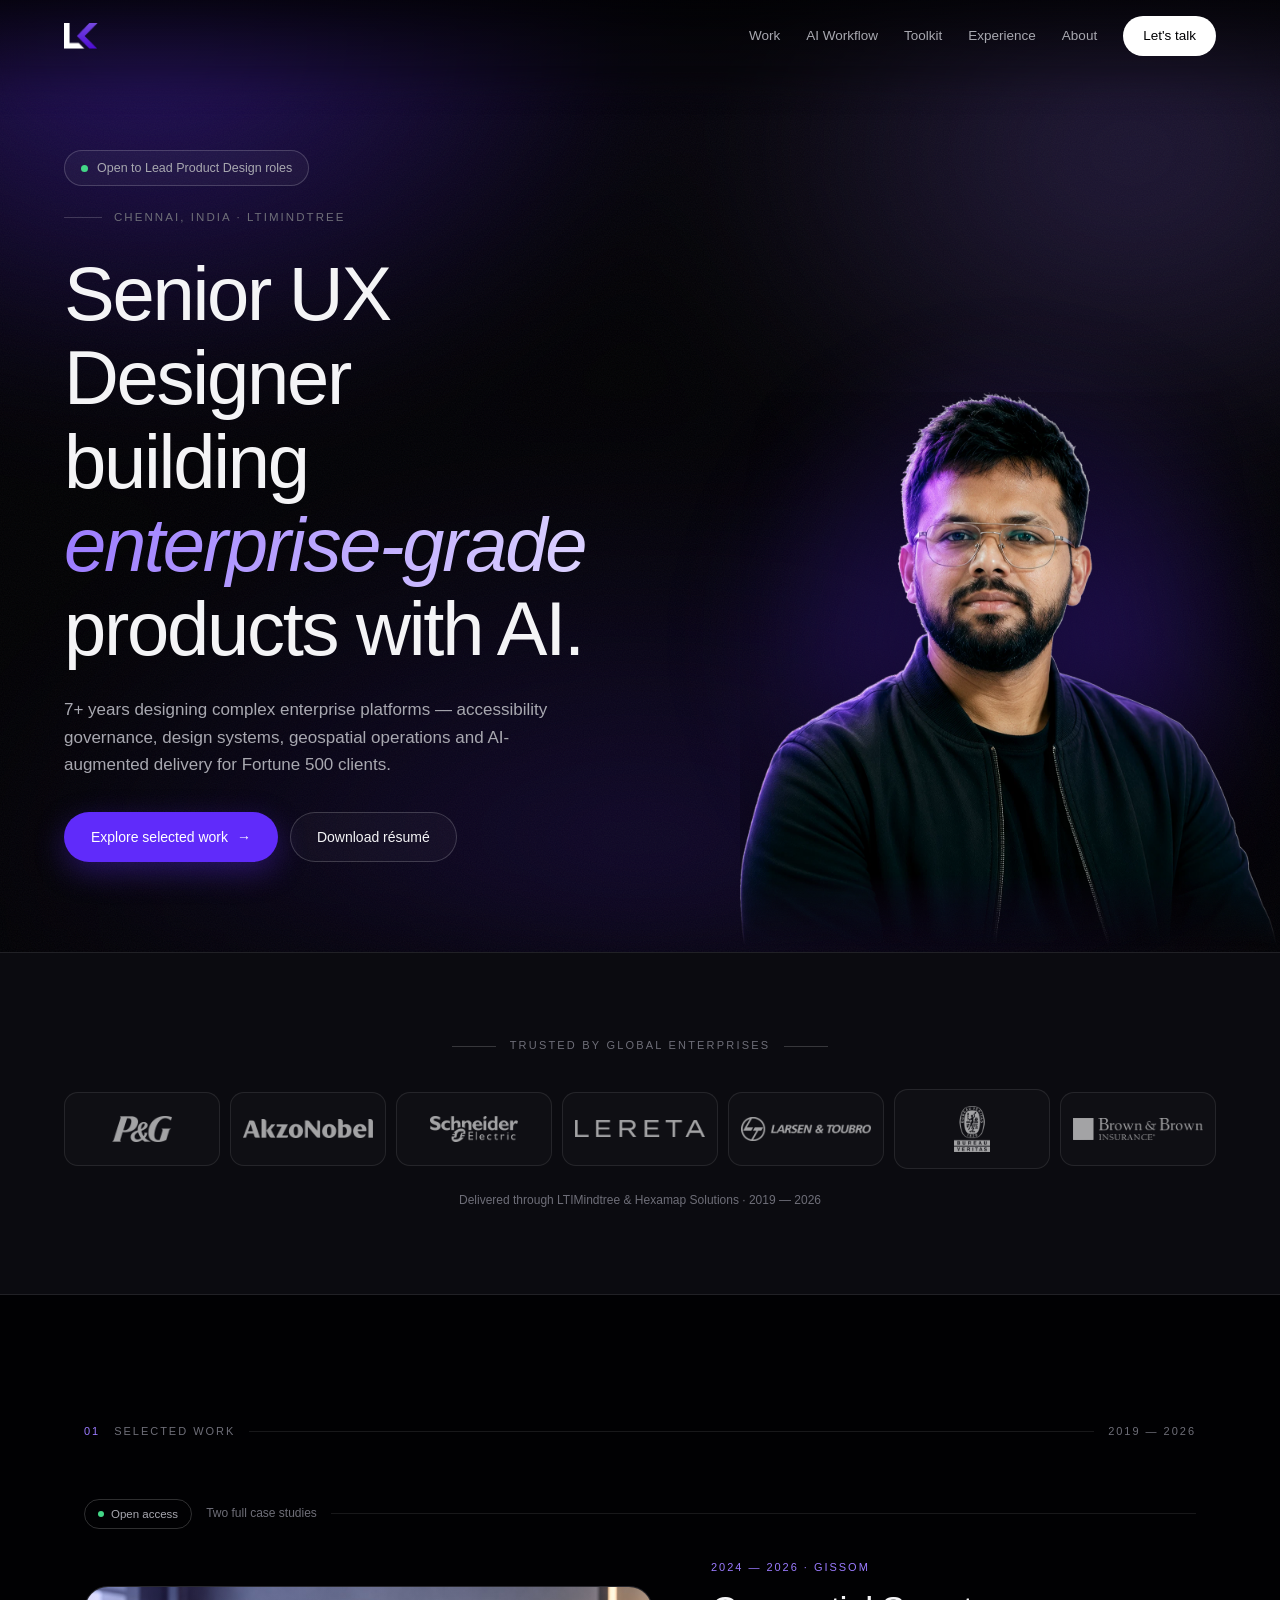
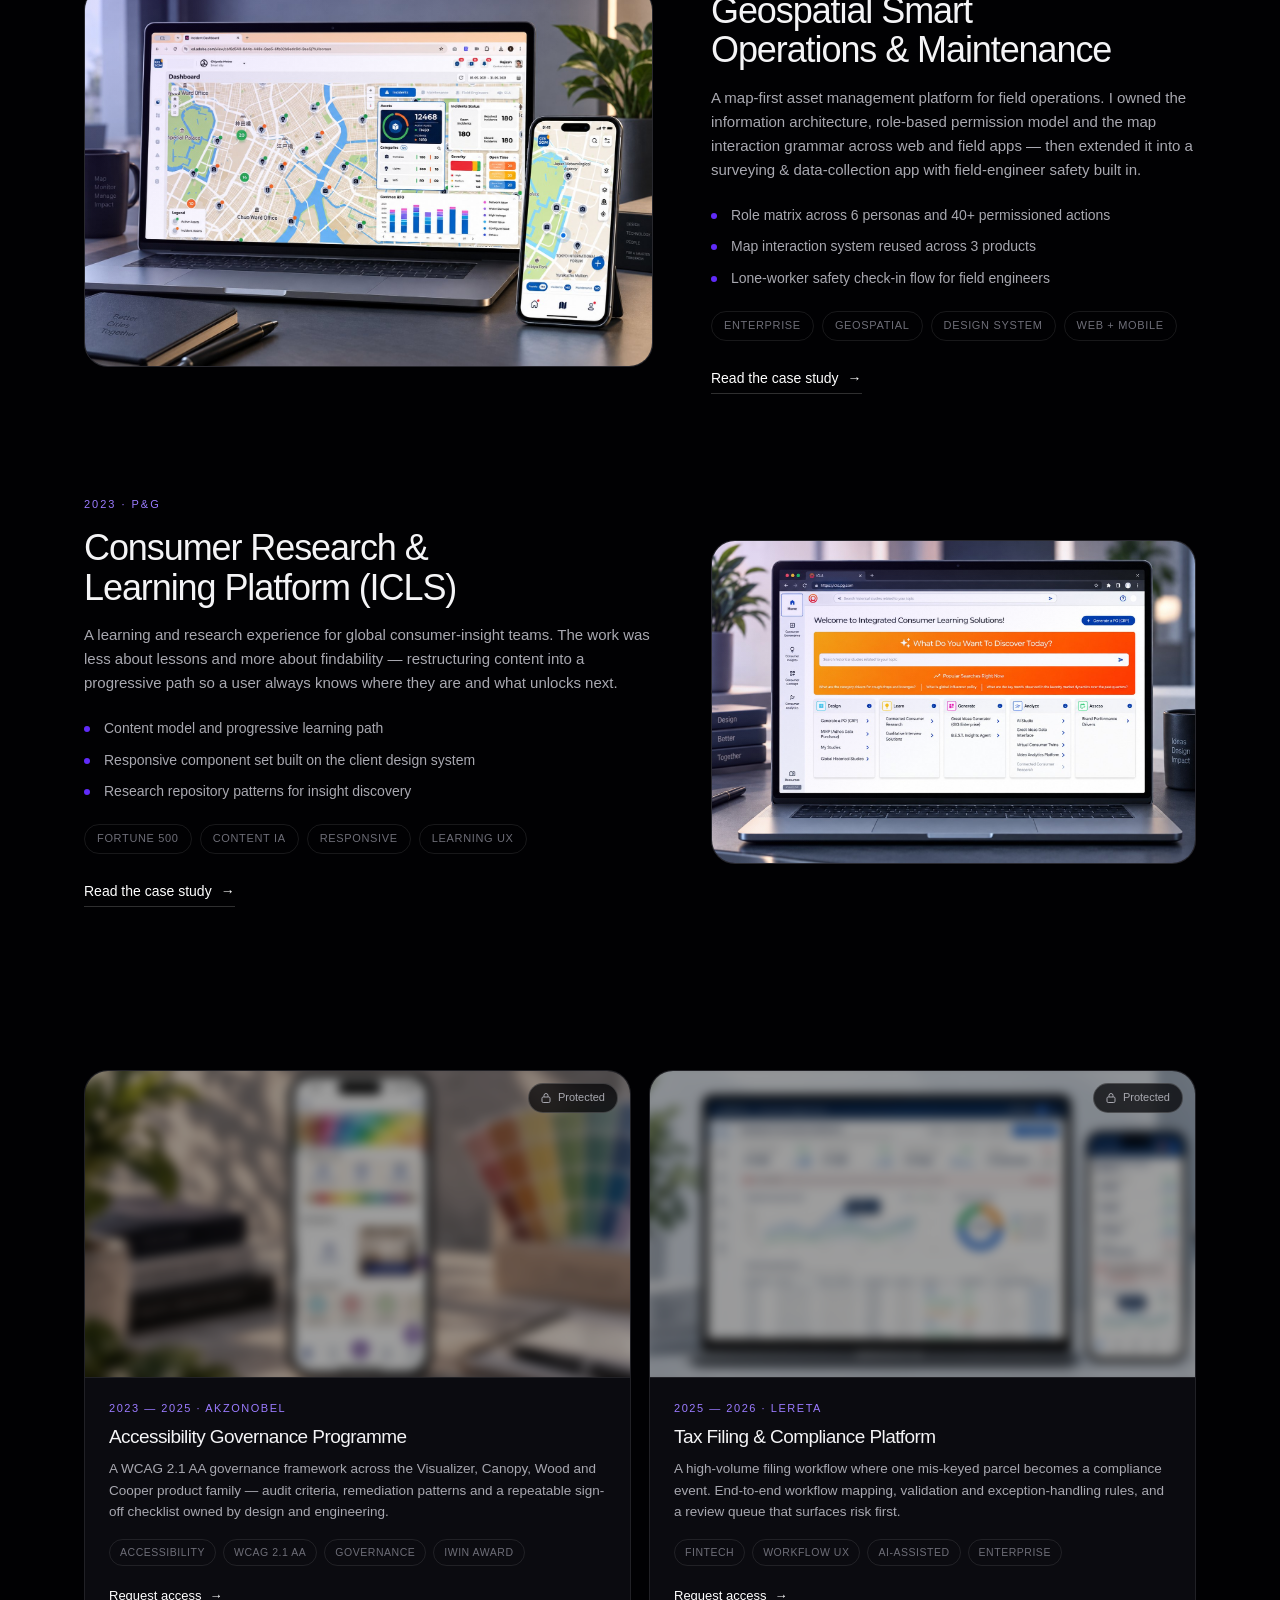
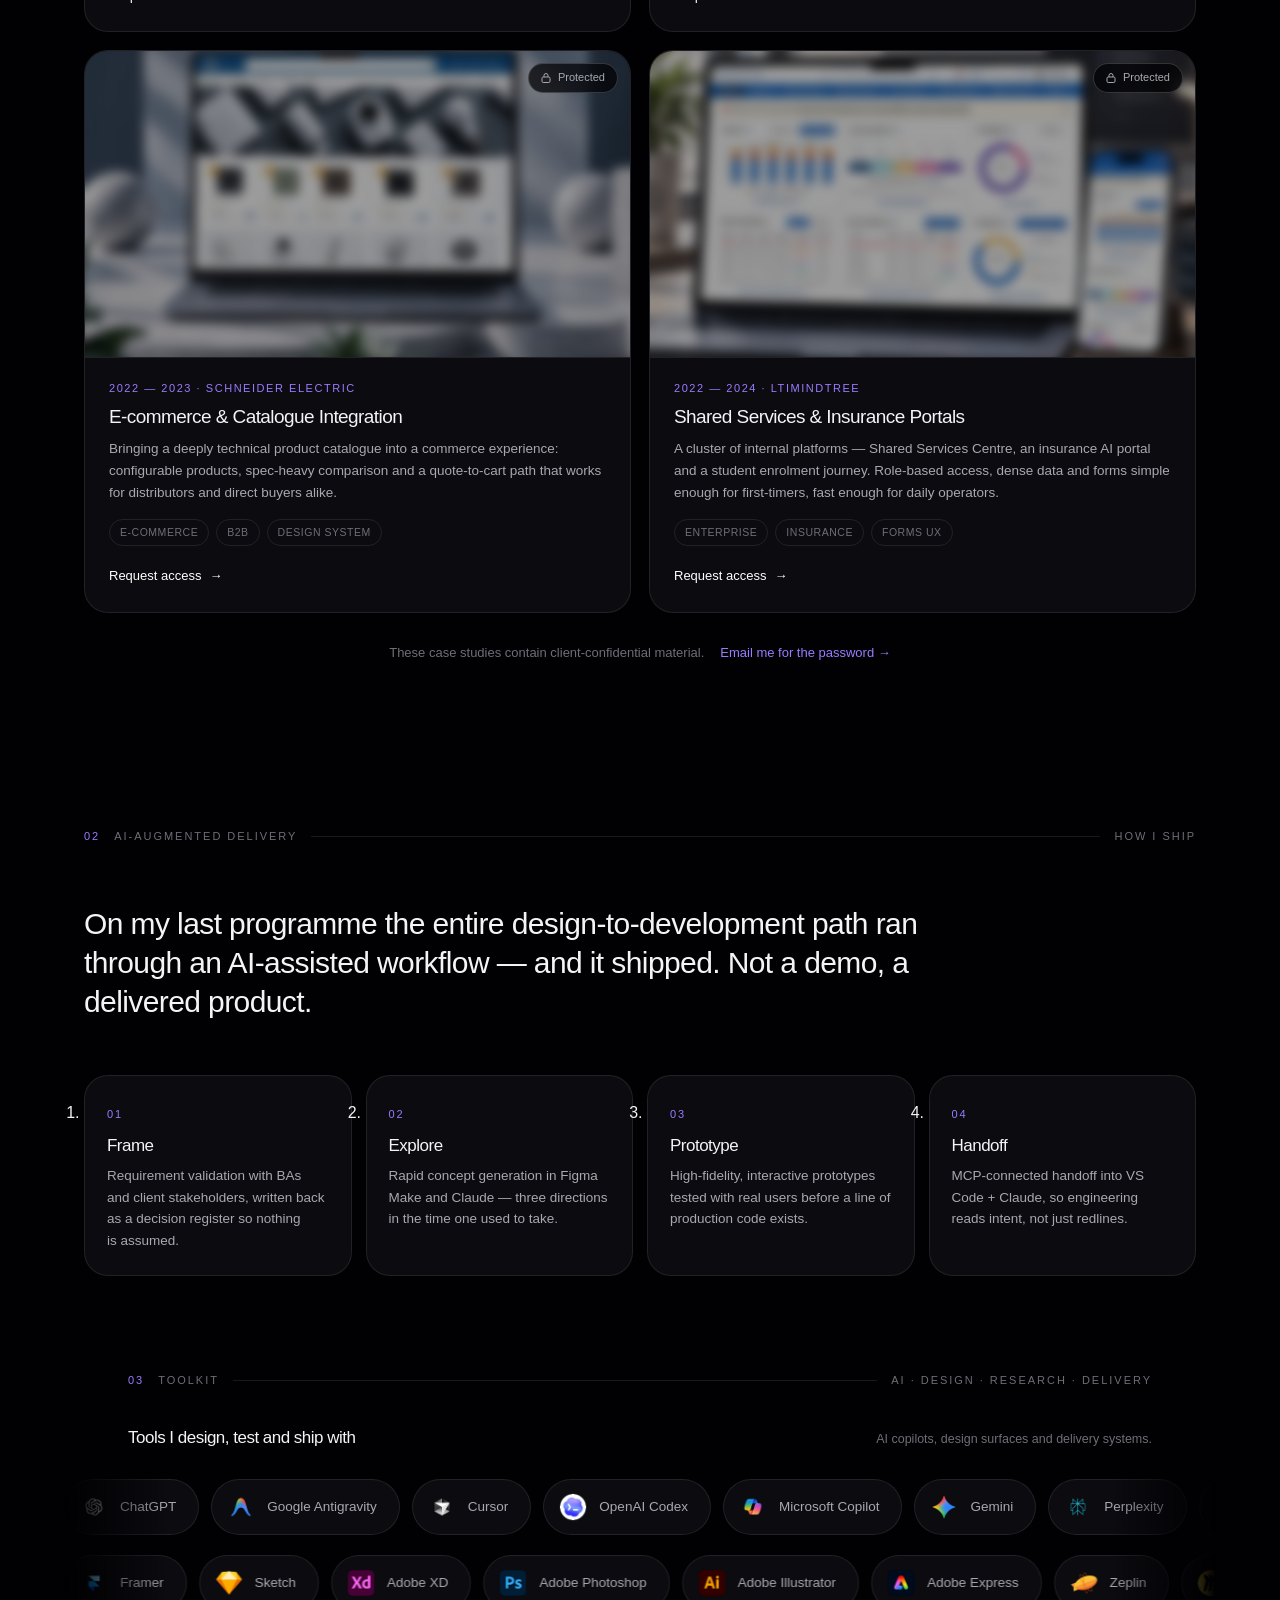
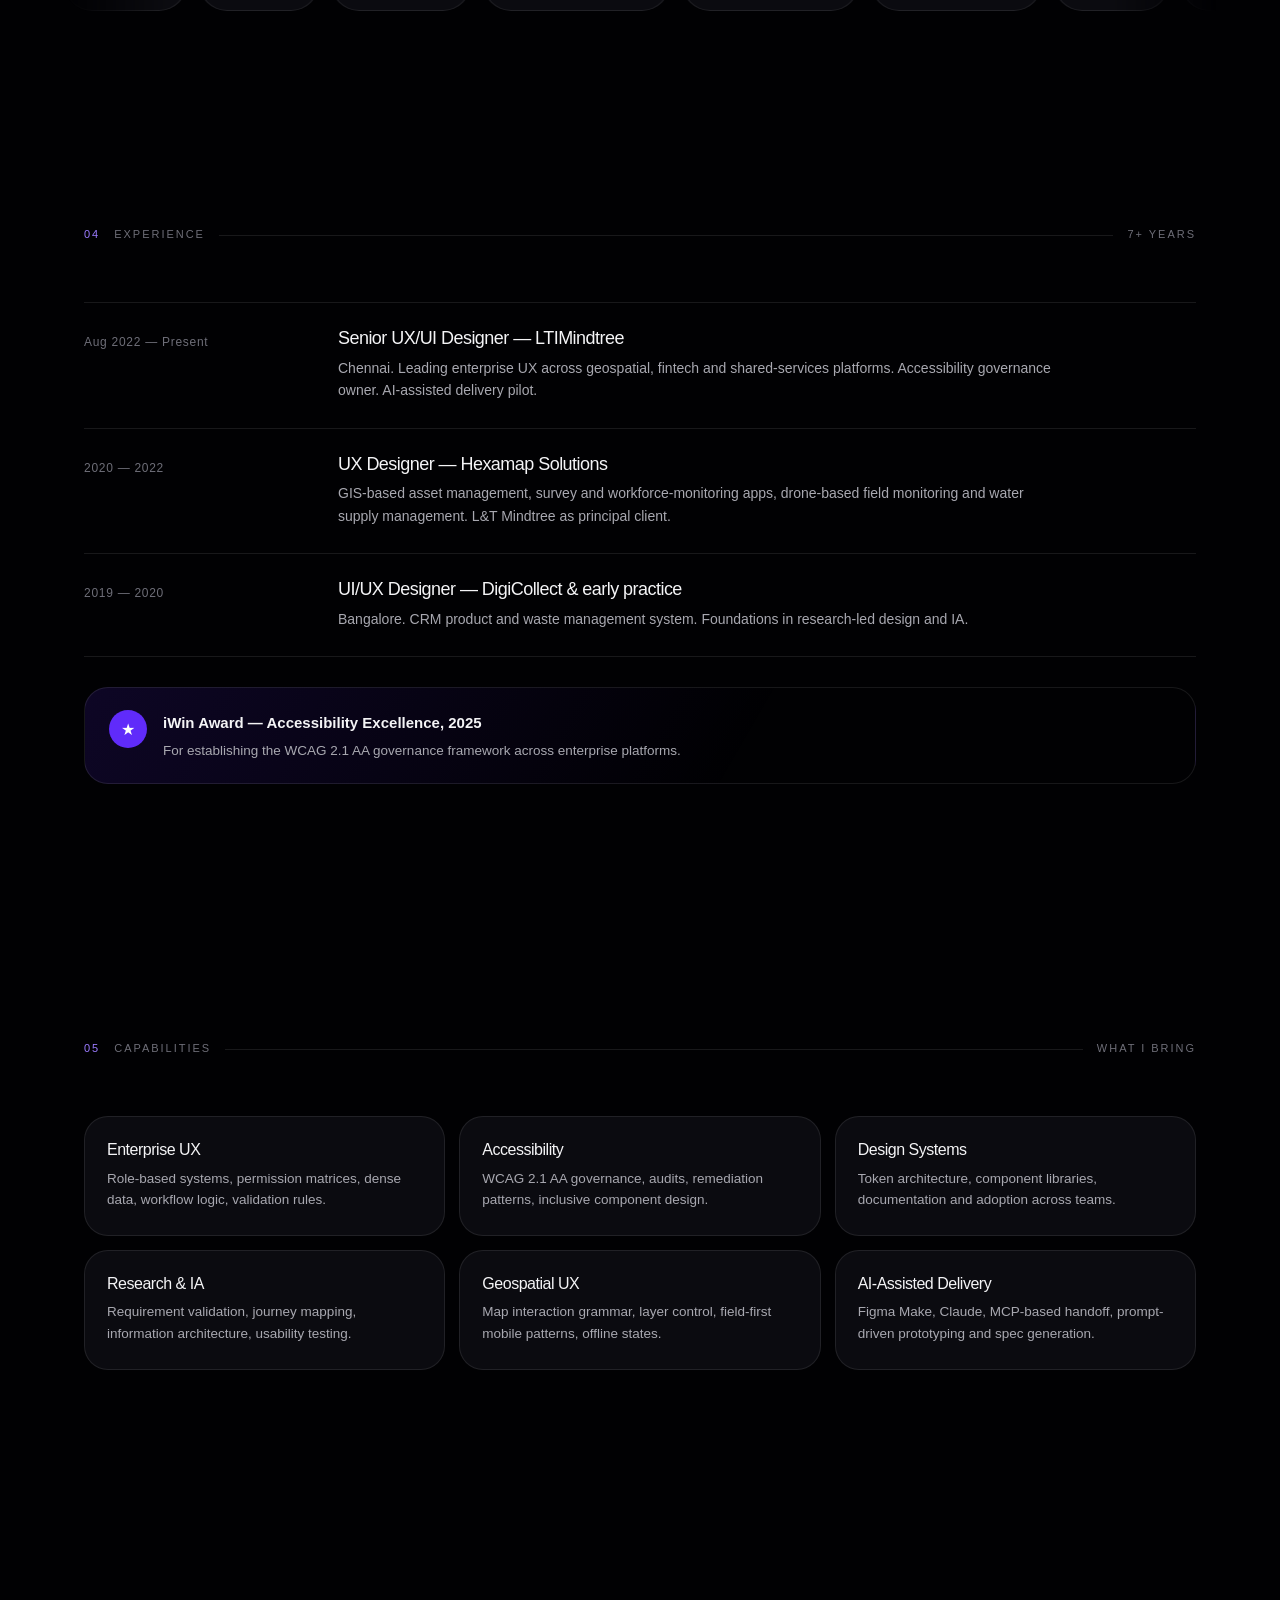
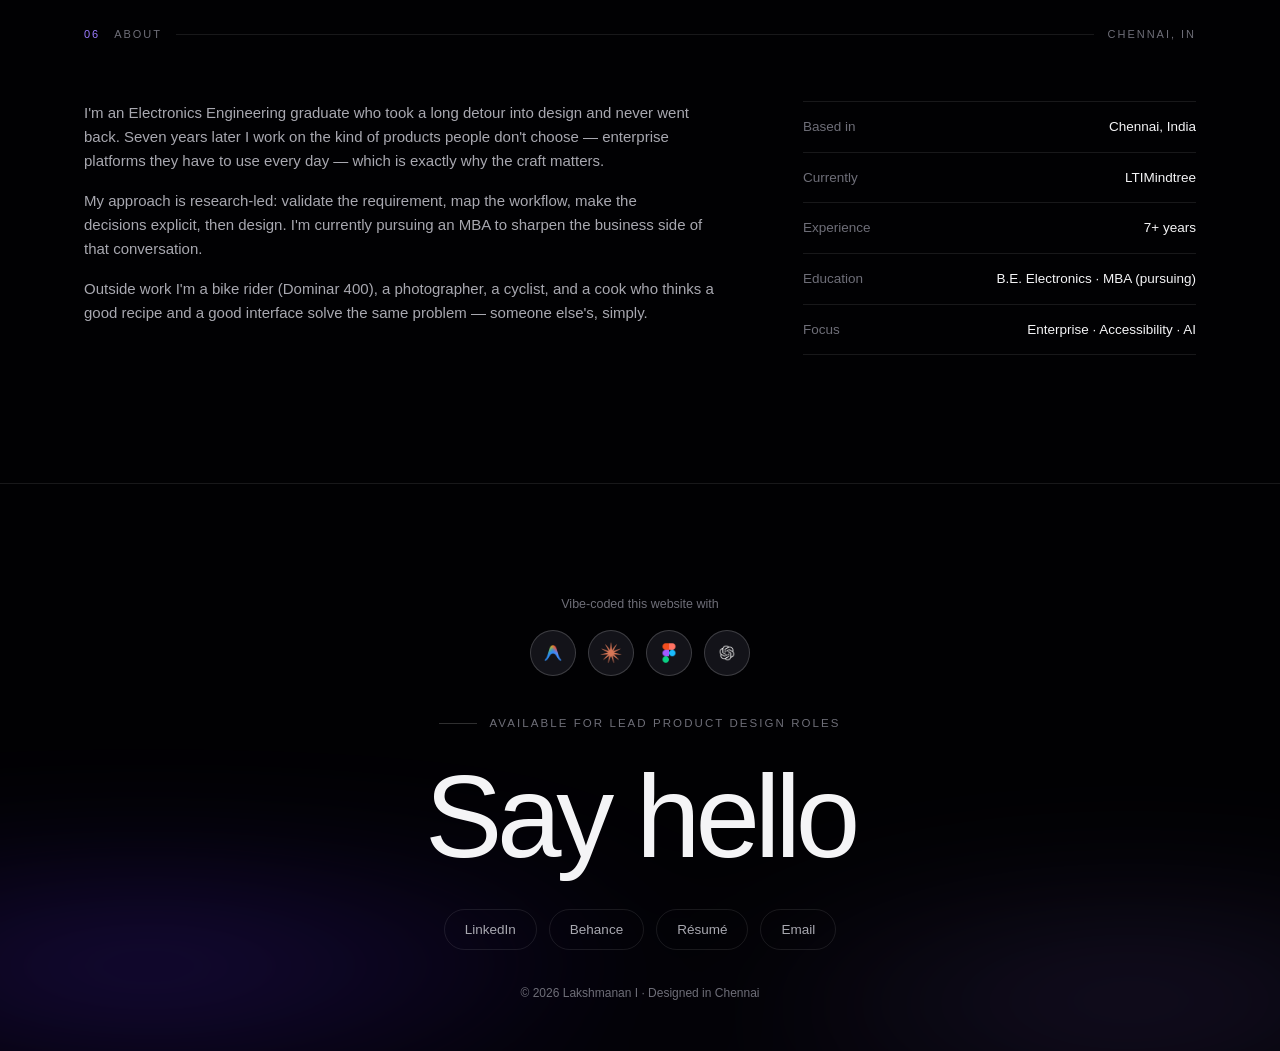
==== commit 33d7367c: "Embed assets, add case studies, remove CSS/JS Prepare a self-contained, deploy-ready portfolio: add " ====
--- a/index.html
+++ b/index.html
@@ -1,313 +1,863 @@
 <!DOCTYPE html>
 <html lang="en">
 <head>
-  <meta charset="UTF-8">
-  <meta name="viewport" content="width=device-width,initial-scale=1">
-  <meta name="description" content="Lakshmanan.I — Senior Product Designer. 8+ years designing enterprise systems that scale, now evolving them with AI-driven product thinking.">
-  <title>Lakshmanan.I — Senior Product Designer</title>
-  <link rel="preconnect" href="https://fonts.googleapis.com">
-  <link rel="preconnect" href="https://fonts.gstatic.com" crossorigin>
-  <link href="https://fonts.googleapis.com/css2?family=Bricolage+Grotesque:opsz,wght@12..96,300;12..96,400;12..96,500;12..96,600;12..96,700;12..96,800&display=swap" rel="stylesheet">
-  <link rel="stylesheet" href="css/variables.css">
-  <link rel="stylesheet" href="css/style.css">
-  <link rel="stylesheet" href="css/responsive.css">
+<meta charset="UTF-8" />
+<meta name="viewport" content="width=device-width, initial-scale=1" />
+<title>Lakshmanan I — Senior UX/UI Designer | Enterprise UX, Accessibility &amp; AI-assisted delivery</title>
+<meta name="description" content="Lakshmanan I — Senior UX/UI Designer in Chennai. 7+ years designing enterprise platforms: accessibility governance (WCAG 2.1 AA), design systems, geospatial operations and AI-augmented delivery for Fortune 500 clients." />
+<meta name="theme-color" content="#010103" />
+<meta property="og:title" content="Lakshmanan I — Senior UX/UI Designer" />
+<meta property="og:description" content="Enterprise UX, accessibility governance, design systems and AI-assisted delivery." />
+<meta property="og:type" content="website" />
+<link rel="icon" href="assets/brand-logo.png" />
+<style>
+/* =========================================================
+   Lakshmanan I — Portfolio
+   Palette: #602BFA violet · #424242 graphite · #FFFFFF · #010103
+   ========================================================= */
+*,*::before,*::after{margin:0;padding:0;box-sizing:border-box}
+
+:root{
+  --obsidian:#010103;
+  --violet:#602BFA;
+  --violet-soft:#9B7BFF;
+  --white:#FFFFFF;
+
+  --surface:#0B0B10;
+  --surface-2:#131319;
+  --line:rgba(255,255,255,.09);
+  --line-strong:rgba(255,255,255,.18);
+
+  --text:#F4F4F6;
+  --text-soft:#A8A8B0;
+  --text-muted:#6E6E78;
+
+  --radius:14px;
+  --radius-lg:24px;
+
+  --max:1240px;
+  --pad:clamp(20px,5vw,64px);
+
+  --ease:cubic-bezier(.16,1,.3,1);
+  --dur:220ms;
+
+  --aura:radial-gradient(60% 55% at 18% 20%, rgba(96,43,250,.55), transparent 60%),
+         radial-gradient(50% 50% at 82% 30%, rgba(150,110,255,.32), transparent 62%),
+         radial-gradient(70% 60% at 50% 95%, rgba(96,43,250,.26), transparent 65%);
+}
+
+html{scroll-behavior:smooth;-webkit-text-size-adjust:100%}
+@media (prefers-reduced-motion:reduce){html{scroll-behavior:auto}}
+
+body{
+  font-family:-apple-system,BlinkMacSystemFont,"Segoe UI",Inter,Roboto,Helvetica,Arial,sans-serif;
+  background:var(--obsidian);color:var(--text);line-height:1.6;
+  overflow-x:hidden;-webkit-font-smoothing:antialiased;
+}
+body.menu-open,body.gate-open{overflow:hidden}
+
+a{color:inherit;text-decoration:none}
+h1,h2,h3,h4{text-wrap:balance;font-weight:500;letter-spacing:-.03em;line-height:1.1}
+p{text-wrap:pretty}
+img{max-width:100%;display:block}
+button{font:inherit;color:inherit}
+ul{list-style:none}
+
+.skip{position:absolute;left:-9999px}
+.skip:focus{left:16px;top:16px;z-index:999;background:var(--white);color:var(--obsidian);padding:10px 16px;border-radius:8px}
+:focus-visible{outline:2px solid var(--violet-soft);outline-offset:3px;border-radius:6px}
+.sr-only{position:absolute;width:1px;height:1px;padding:0;margin:-1px;overflow:hidden;clip:rect(0 0 0 0);white-space:nowrap;border:0}
+
+/* ---------- NAV ---------- */
+.nav{
+  position:fixed;inset:0 0 auto 0;height:72px;z-index:100;
+  display:flex;align-items:center;justify-content:space-between;padding:0 var(--pad);
+}
+.nav::after{
+  content:"";position:absolute;inset:0 0 auto 0;height:120px;z-index:-1;pointer-events:none;
+  backdrop-filter:blur(14px);-webkit-backdrop-filter:blur(14px);
+  background:linear-gradient(to bottom,rgba(1,1,3,.78),rgba(1,1,3,.28) 55%,transparent);
+  mask-image:linear-gradient(to bottom,#000 0 55%,transparent);
+  -webkit-mask-image:linear-gradient(to bottom,#000 0 55%,transparent);
+}
+.brand{display:flex;align-items:center}
+.brand img{height:26px;width:auto}
+
+.nav-links{display:flex;align-items:center;gap:26px;font-size:13.5px;color:var(--text-soft)}
+.nav-links a:not(.nav-cta){position:relative;transition:color var(--dur) var(--ease)}
+.nav-links a:not(.nav-cta)::after{content:"";position:absolute;left:0;bottom:-5px;height:1px;width:0;background:var(--white);transition:width var(--dur) var(--ease)}
+.nav-links a:not(.nav-cta):hover{color:var(--white)}
+.nav-links a:not(.nav-cta):hover::after{width:100%}
+.nav-cta{background:var(--white);color:var(--obsidian);padding:9px 20px;border-radius:999px;font-size:13.5px;transition:transform var(--dur) var(--ease),box-shadow var(--dur) var(--ease)}
+.nav-cta:hover{transform:translateY(-1px);box-shadow:0 8px 24px rgba(255,255,255,.16)}
+
+.hamburger{display:none;width:42px;height:42px;border:none;border-radius:12px;cursor:pointer;background:rgba(255,255,255,.08);position:relative;z-index:101}
+.hamburger span{position:absolute;left:13px;width:16px;height:2px;background:var(--white);transition:transform var(--dur) var(--ease),top var(--dur) var(--ease)}
+.hamburger span:first-child{top:17px}
+.hamburger span:last-child{top:23px}
+.hamburger[aria-expanded="true"] span{top:20px}
+.hamburger[aria-expanded="true"] span:first-child{transform:rotate(45deg)}
+.hamburger[aria-expanded="true"] span:last-child{transform:rotate(-45deg)}
+
+/* ---------- HERO ---------- */
+.hero{position:relative;min-height:100svh;display:grid;align-items:center;
+  grid-template-columns:minmax(0,1fr) minmax(0,.92fr);gap:24px;
+  padding:150px var(--pad) 0;overflow:hidden}
+.aura{position:absolute;inset:-20% -10% 0;background:var(--aura);filter:blur(70px);opacity:.7;z-index:0;animation:drift 20s ease-in-out infinite}
+@keyframes drift{0%,100%{transform:translate3d(0,0,0) scale(1)}50%{transform:translate3d(-2%,2%,0) scale(1.06)}}
+@media (prefers-reduced-motion:reduce){.aura{animation:none}}
+.grain{position:absolute;inset:0;z-index:1;pointer-events:none;opacity:.05;
+  background-image:url("data:image/svg+xml,%3Csvg xmlns='http://www.w3.org/2000/svg' width='120' height='120'%3E%3Cfilter id='n'%3E%3CfeTurbulence type='fractalNoise' baseFrequency='.85' numOctaves='3'/%3E%3C/filter%3E%3Crect width='120' height='120' filter='url(%23n)'/%3E%3C/svg%3E")}
+.hero-inner{position:relative;z-index:3;max-width:660px;padding-bottom:90px}
+
+.status{
+  display:inline-flex;align-items:center;gap:9px;border:1px solid var(--line-strong);
+  background:rgba(255,255,255,.04);padding:7px 16px;border-radius:999px;font-size:12.5px;
+  color:var(--text-soft);margin-bottom:22px;transition:border-color var(--dur) var(--ease),color var(--dur) var(--ease)
+}
+.status:hover{border-color:var(--violet-soft);color:var(--white)}
+.status-dot{width:7px;height:7px;border-radius:50%;background:#43D787;box-shadow:0 0 0 0 rgba(67,215,135,.6);animation:pulse 2.4s infinite}
+@keyframes pulse{70%{box-shadow:0 0 0 8px rgba(67,215,135,0)}100%{box-shadow:0 0 0 0 rgba(67,215,135,0)}}
+
+.eyebrow{display:flex;align-items:center;gap:12px;font-size:11.5px;letter-spacing:.18em;text-transform:uppercase;color:var(--text-muted);margin-bottom:26px}
+.eyebrow .rule{width:38px;height:1px;background:var(--line-strong);display:inline-block}
+
+.hero h1{font-size:clamp(38px,6.2vw,76px);margin-bottom:26px}
+.hero h1 .line{display:block;overflow:hidden}
+.hero h1 .line>span{display:block;transform:translateY(105%);animation:riseUp 1s var(--ease) forwards}
+.hero h1 .line:nth-child(2)>span{animation-delay:.1s}
+.hero h1 .line:nth-child(3)>span{animation-delay:.2s}
+@keyframes riseUp{to{transform:translateY(0)}}
+@media (prefers-reduced-motion:reduce){.hero h1 .line>span{transform:none;animation:none}}
+.hero h1 em{font-style:italic;background:linear-gradient(100deg,var(--violet-soft),#DCD2FF);-webkit-background-clip:text;background-clip:text;color:transparent}
+
+.hero-sub{font-size:clamp(14.5px,1.4vw,17px);color:var(--text-soft);max-width:520px;margin-bottom:34px}
+.hero-actions{display:flex;flex-wrap:wrap;gap:12px}
+.btn{display:inline-flex;align-items:center;gap:9px;padding:13px 26px;border-radius:999px;font-size:14px;border:1px solid transparent;transition:transform var(--dur) var(--ease),box-shadow var(--dur) var(--ease),background var(--dur) var(--ease)}
+.btn span{transition:transform var(--dur) var(--ease)}
+.btn:hover span{transform:translateX(4px)}
+.btn-primary{background:var(--violet);color:var(--white);box-shadow:0 10px 30px rgba(96,43,250,.34)}
+.btn-primary:hover{transform:translateY(-2px);box-shadow:0 16px 40px rgba(96,43,250,.46)}
+.btn-ghost{border-color:var(--line-strong);color:var(--text);background:rgba(255,255,255,.03)}
+.btn-ghost:hover{transform:translateY(-2px);background:rgba(255,255,255,.07)}
+
+.hero-portrait{position:relative;z-index:2;align-self:end;justify-self:end;
+  width:100%;margin-right:calc(var(--pad) * -1);pointer-events:none}
+.hp-glow{position:absolute;left:50%;top:44%;transform:translate(-50%,-50%);
+  width:108%;aspect-ratio:1/1;border-radius:50%;z-index:0;
+  background:radial-gradient(circle,rgba(96,43,250,.5),rgba(96,43,250,.16) 45%,transparent 68%);
+  filter:blur(46px)}
+.hp-img{position:relative;z-index:1;width:100%;max-width:none;height:auto;
+  object-fit:contain;object-position:bottom center;
+  filter:drop-shadow(0 34px 70px rgba(0,0,0,.62)) saturate(1.02);
+  -webkit-mask-image:linear-gradient(to bottom,#000 86%,transparent 99%);
+  mask-image:linear-gradient(to bottom,#000 86%,transparent 99%)}
+
+/* ---------- TRUSTED ---------- */
+.trusted{padding:clamp(52px,7vw,84px) var(--pad);border-top:1px solid var(--line);border-bottom:1px solid var(--line);background:var(--surface)}
+.trusted-inner{max-width:var(--max);margin:0 auto;text-align:center}
+.trusted-label{display:flex;align-items:center;justify-content:center;gap:14px;font-size:11px;letter-spacing:.2em;text-transform:uppercase;color:var(--text-muted);margin-bottom:34px}
+.trusted-label .rule{width:44px;height:1px;background:var(--line-strong)}
+.logo-wall{display:grid;grid-template-columns:repeat(7,1fr);gap:10px;align-items:center}
+.logo-cell{display:flex;align-items:center;justify-content:center;padding:16px 12px;border-radius:var(--radius);border:1px solid var(--line);background:rgba(255,255,255,.02);min-height:74px}
+.logo-cell img{max-height:26px;width:auto;object-fit:contain;opacity:.62;transition:opacity var(--dur) var(--ease)}
+.logo-cell.tall img{max-height:46px}
+.logo-cell:hover img{opacity:1}
+.logo-note{margin-top:22px;font-size:12px;color:var(--text-muted)}
+
+/* ---------- SECTIONS ---------- */
+.section{max-width:var(--max);margin:0 auto;padding:clamp(76px,10vw,128px) var(--pad)}
+.work{padding-bottom:clamp(50px,6vw,78px)}
+.section-meta{display:flex;align-items:center;gap:14px;font-size:11px;letter-spacing:.18em;text-transform:uppercase;color:var(--text-muted);margin-bottom:clamp(34px,5vw,58px)}
+.section-meta .num{color:var(--violet-soft)}
+.section-meta .line-rule{flex:1;height:1px;background:var(--line)}
+
+.reveal{opacity:0;transform:translateY(26px);transition:opacity .7s var(--ease),transform .7s var(--ease)}
+.reveal.in{opacity:1;transform:none}
+@media (prefers-reduced-motion:reduce){.reveal{opacity:1;transform:none;transition:none}}
+
+.work-label{display:flex;align-items:center;gap:14px;font-size:12px;color:var(--text-muted);margin-bottom:30px;flex-wrap:wrap}
+.pill{display:inline-flex;align-items:center;gap:7px;border:1px solid var(--line-strong);border-radius:999px;padding:5px 13px;font-size:11.5px;color:var(--text-soft)}
+.dot-live{width:6px;height:6px;border-radius:50%;background:#43D787}
+.line-rule{flex:1;height:1px;background:var(--line);min-width:30px}
+
+/* ---------- FEATURE CASE ---------- */
+.feature{display:grid;grid-template-columns:1.08fr .92fr;gap:clamp(28px,4.5vw,64px);align-items:center;margin-bottom:clamp(64px,8vw,108px)}
+.feature.alt .feature-visual{order:2}
+.feature-visual{position:relative;border-radius:var(--radius-lg);overflow:hidden;border:1px solid var(--line);background:var(--surface-2);margin:0}
+.feature-visual::after{content:"";position:absolute;inset:0;background:linear-gradient(140deg,rgba(96,43,250,.14),transparent 55%);pointer-events:none}
+.feature-visual img{width:100%;height:100%;object-fit:cover;transition:transform .8s var(--ease)}
+.feature:hover .feature-visual img{transform:scale(1.03)}
+.f-year{font-size:11px;letter-spacing:.18em;text-transform:uppercase;color:var(--violet-soft);margin-bottom:14px}
+.feature h3{font-size:clamp(24px,3vw,36px);margin-bottom:16px}
+.f-desc{color:var(--text-soft);font-size:15px;margin-bottom:22px}
+.f-points{display:grid;gap:9px;margin-bottom:22px}
+.f-points li{position:relative;padding-left:20px;font-size:14px;color:var(--text-soft)}
+.f-points li::before{content:"";position:absolute;left:0;top:9px;width:6px;height:6px;border-radius:50%;background:var(--violet)}
+.tags{display:flex;flex-wrap:wrap;gap:8px;margin-bottom:24px}
+.tags li{font-size:11px;letter-spacing:.06em;text-transform:uppercase;color:var(--text-muted);border:1px solid var(--line);border-radius:999px;padding:5px 12px}
+.f-link{display:inline-flex;align-items:center;gap:9px;font-size:14px;color:var(--white);border-bottom:1px solid var(--line-strong);padding-bottom:4px;transition:border-color var(--dur) var(--ease)}
+.f-link span{transition:transform var(--dur) var(--ease)}
+.f-link:hover{border-color:var(--violet-soft)}
+.f-link:hover span{transform:translateX(5px)}
+
+/* ---------- LOCKED CARDS ---------- */
+.locked-grid{display:grid;grid-template-columns:repeat(2,1fr);gap:18px}
+.locked-card{display:block;text-align:left;width:100%;cursor:pointer;border:1px solid var(--line);border-radius:var(--radius-lg);
+  background:var(--surface);overflow:hidden;transition:border-color var(--dur) var(--ease),transform var(--dur) var(--ease),background var(--dur) var(--ease)}
+.locked-card:hover{border-color:var(--line-strong);transform:translateY(-3px);background:var(--surface-2)}
+.lc-thumb{position:relative;display:block;aspect-ratio:16/9;overflow:hidden;border-bottom:1px solid var(--line)}
+.lc-thumb img{width:100%;height:100%;object-fit:cover;filter:blur(5px) saturate(.75) brightness(.62);transform:scale(1.06);transition:filter .5s var(--ease)}
+.locked-card:hover .lc-thumb img{filter:blur(3px) saturate(.9) brightness(.72)}
+.lc-thumb::after{content:"Protected";position:absolute;top:12px;right:12px;font-size:11px;color:var(--text-soft);
+  background:rgba(1,1,3,.72) url("data:image/svg+xml,%3Csvg xmlns='http://www.w3.org/2000/svg' viewBox='0 0 24 24' fill='none' stroke='%23A8A8B0' stroke-width='2'%3E%3Crect x='4' y='10' width='16' height='11' rx='2.5'/%3E%3Cpath d='M8 10V7a4 4 0 018 0v3'/%3E%3C/svg%3E") no-repeat 11px 50%;background-size:12px 12px;
+  border:1px solid var(--line-strong);border-radius:999px;padding:5px 12px 5px 29px;backdrop-filter:blur(8px)}
+.ico-lock{display:inline-block;width:12px;height:12px;background:url("data:image/svg+xml,%3Csvg xmlns='http://www.w3.org/2000/svg' viewBox='0 0 24 24' fill='none' stroke='%23A8A8B0' stroke-width='2'%3E%3Crect x='4' y='10' width='16' height='11' rx='2.5'/%3E%3Cpath d='M8 10V7a4 4 0 018 0v3'/%3E%3C/svg%3E") no-repeat center/contain}
+.lc-pad{display:block;padding:22px 24px 24px}
+.lc-year{display:block;font-size:11px;letter-spacing:.14em;text-transform:uppercase;color:var(--violet-soft)}
+.locked-card h3{font-size:19px;margin:10px 0 10px}
+.lc-desc{display:block;font-size:13.5px;color:var(--text-soft);margin-bottom:16px}
+.lc-tags{display:flex;flex-wrap:wrap;gap:7px;margin-bottom:16px}
+.lc-tags li{font-size:10.5px;letter-spacing:.05em;text-transform:uppercase;color:var(--text-muted);border:1px solid var(--line);border-radius:999px;padding:4px 10px}
+.lc-cta{display:inline-flex;align-items:center;gap:8px;font-size:13px;color:var(--white)}
+.lc-cta .arrow{transition:transform var(--dur) var(--ease)}
+.locked-card:hover .lc-cta .arrow{transform:translateX(5px)}
+.access-note{display:flex;flex-wrap:wrap;gap:8px 16px;align-items:center;justify-content:center;margin-top:30px;font-size:13px;color:var(--text-muted)}
+.access-note a{color:var(--violet-soft)}
+.access-note a:hover{text-decoration:underline}
+
+/* ---------- WORKFLOW ---------- */
+.workflow{padding-top:clamp(56px,7vw,88px);padding-bottom:clamp(30px,3.5vw,44px)}
+.lede{font-size:clamp(19px,2.6vw,30px);max-width:880px;margin-bottom:clamp(34px,5vw,54px);letter-spacing:-.02em;line-height:1.3}
+.steps{display:grid;grid-template-columns:repeat(4,1fr);gap:14px}
+.step{border:1px solid var(--line);border-radius:var(--radius-lg);padding:24px 22px;background:var(--surface);transition:border-color var(--dur) var(--ease),transform var(--dur) var(--ease)}
+.step:hover{border-color:var(--line-strong);transform:translateY(-3px)}
+.s-num{font-size:11px;color:var(--violet-soft);letter-spacing:.16em}
+.step h3{font-size:17px;margin:12px 0 9px}
+.step p{font-size:13.5px;color:var(--text-soft)}
+
+/* ---------- TOOLKIT ---------- */
+.toolkit{padding-top:clamp(34px,4vw,52px);padding-bottom:clamp(54px,6.5vw,84px);max-width:none}
+.toolkit>.section-meta,.toolkit>.toolkit-head{max-width:var(--max);margin-left:auto;margin-right:auto;padding:0 var(--pad)}
+.toolkit>.section-meta{margin-bottom:clamp(26px,3.5vw,40px)}
+.toolkit-head{display:flex;align-items:baseline;justify-content:space-between;gap:16px;flex-wrap:wrap;margin-bottom:26px}
+.toolkit-head h3{font-size:17px}
+.toolkit-head p{font-size:12.5px;color:var(--text-muted)}
+
+.marquee{position:relative;overflow:hidden;padding:4px 0;
+  -webkit-mask-image:linear-gradient(90deg,transparent,#000 9%,#000 91%,transparent);
+  mask-image:linear-gradient(90deg,transparent,#000 9%,#000 91%,transparent)}
+.marquee+.marquee{margin-top:12px}
+.m-track{display:flex;width:max-content;gap:12px;will-change:transform;animation:slideL 46s linear infinite}
+.marquee.rev .m-track{animation-name:slideR;animation-duration:54s}
+.marquee:hover .m-track,.marquee:focus-within .m-track{animation-play-state:paused}
+@keyframes slideL{from{transform:translate3d(0,0,0)}to{transform:translate3d(-50%,0,0)}}
+@keyframes slideR{from{transform:translate3d(-50%,0,0)}to{transform:translate3d(0,0,0)}}
+@media (prefers-reduced-motion:reduce){
+  .m-track{animation:none}
+  .marquee{overflow-x:auto;-webkit-mask-image:none;mask-image:none}
+}
+.tool{flex:0 0 auto;display:flex;align-items:center;gap:11px;padding:12px 22px 12px 14px;
+  border:1px solid var(--line);border-radius:999px;background:var(--surface);
+  transition:border-color var(--dur) var(--ease),background var(--dur) var(--ease),transform var(--dur) var(--ease)}
+.tool:hover{border-color:var(--line-strong);background:var(--surface-2);transform:translateY(-2px)}
+.tool img{width:30px;height:30px;flex:none;object-fit:contain}
+.tool span{font-size:13.5px;color:var(--text-soft);white-space:nowrap}
+
+/* ---------- EXPERIENCE ---------- */
+.timeline{display:grid;gap:0;border-top:1px solid var(--line)}
+.t-item{display:grid;grid-template-columns:230px 1fr;gap:24px;padding:26px 0;border-bottom:1px solid var(--line)}
+.t-date{font-size:12px;color:var(--text-muted);letter-spacing:.06em;padding-top:4px}
+.t-body h3{font-size:18px;margin-bottom:8px}
+.t-body p{font-size:14px;color:var(--text-soft);max-width:720px}
+.award{display:flex;align-items:flex-start;gap:16px;margin-top:30px;padding:22px 24px;border:1px solid var(--line);border-radius:var(--radius-lg);background:linear-gradient(120deg,rgba(96,43,250,.14),transparent 60%)}
+.a-badge{flex:none;width:38px;height:38px;border-radius:50%;display:grid;place-items:center;background:var(--violet);color:#fff;font-size:16px}
+.award b{font-size:15px;font-weight:600}
+.award p{font-size:13.5px;color:var(--text-soft);margin-top:4px}
+
+/* ---------- SKILLS ---------- */
+.skill-grid{display:grid;grid-template-columns:repeat(3,1fr);gap:14px}
+.skill{border:1px solid var(--line);border-radius:var(--radius-lg);padding:24px 22px;background:var(--surface);transition:border-color var(--dur) var(--ease),transform var(--dur) var(--ease)}
+.skill:hover{border-color:var(--line-strong);transform:translateY(-3px)}
+.skill h3{font-size:16px;margin-bottom:9px}
+.skill p{font-size:13.5px;color:var(--text-soft)}
+
+/* ---------- ABOUT ---------- */
+.about-grid{display:grid;grid-template-columns:1.25fr .75fr;gap:clamp(28px,5vw,64px)}
+.about-copy p{font-size:15px;color:var(--text-soft);margin-bottom:16px;max-width:640px}
+.about-facts{display:grid;gap:0;align-content:start;border-top:1px solid var(--line);margin:0}
+.about-facts>div{display:flex;justify-content:space-between;gap:16px;padding:14px 0;border-bottom:1px solid var(--line);font-size:13.5px}
+.about-facts dt{color:var(--text-muted)}
+.about-facts dd{text-align:right;margin:0}
+
+/* ---------- CONTACT ---------- */
+.contact{position:relative;padding:clamp(70px,9vw,110px) var(--pad) 48px;text-align:center;overflow:hidden;border-top:1px solid var(--line)}
+.aura-foot{inset:auto -10% -40% -10%;height:70%;opacity:.55}
+.contact-inner{position:relative;z-index:2;max-width:var(--max);margin:0 auto}
+.contact .eyebrow{justify-content:center}
+
+.vibe{margin-bottom:38px}
+.vibe-label{font-size:12.5px;color:var(--text-muted);margin-bottom:16px}
+.vibe-row{display:flex;justify-content:center;align-items:center;gap:12px;flex-wrap:wrap}
+.vibe-chip{position:relative;width:46px;height:46px;border-radius:50%;display:grid;place-items:center;
+  border:1px solid var(--line-strong);background:var(--surface-2);
+  transition:transform var(--dur) var(--ease),border-color var(--dur) var(--ease),background var(--dur) var(--ease)}
+.vibe-chip:hover{transform:translateY(-3px);border-color:var(--violet-soft);background:#1A1A22}
+.vibe-chip img{width:26px;height:26px;object-fit:contain}
+.vibe-chip::after{content:attr(data-name);position:absolute;top:calc(100% + 8px);left:50%;transform:translateX(-50%);
+  font-size:10.5px;letter-spacing:.04em;color:var(--text-muted);white-space:nowrap;opacity:0;
+  transition:opacity var(--dur) var(--ease);pointer-events:none}
+.vibe-chip:hover::after,.vibe-chip:focus-visible::after{opacity:1}
+
+.say-hello{display:inline-block;font-size:clamp(46px,10vw,116px);letter-spacing:-.045em;font-weight:500;line-height:1;margin-bottom:34px;transition:opacity var(--dur) var(--ease)}
+.say-hello:hover{opacity:.72}
+.f-links{display:flex;flex-wrap:wrap;justify-content:center;gap:12px;margin-bottom:34px}
+.f-links a{font-size:13.5px;color:var(--text-soft);border:1px solid var(--line);border-radius:999px;padding:9px 20px;transition:color var(--dur) var(--ease),border-color var(--dur) var(--ease),transform var(--dur) var(--ease)}
+.f-links a:hover{color:var(--white);border-color:var(--violet-soft);transform:translateY(-2px)}
+.f-note{font-size:12px;color:var(--text-muted)}
+
+/* ---------- GATE ---------- */
+.gate{position:fixed;inset:0;z-index:200;display:none;place-items:center;padding:20px;background:rgba(1,1,3,.78);backdrop-filter:blur(8px)}
+.gate.open{display:grid}
+.gate-box{position:relative;width:100%;max-width:440px;border:1px solid var(--line-strong);border-radius:var(--radius-lg);background:var(--surface-2);padding:32px 30px;text-align:center}
+.gate-close{position:absolute;top:12px;right:12px;width:34px;height:34px;border:none;border-radius:10px;background:rgba(255,255,255,.07);cursor:pointer}
+.gate-icon{width:34px;height:34px;margin:0 auto 12px;background:url("data:image/svg+xml,%3Csvg xmlns='http://www.w3.org/2000/svg' viewBox='0 0 24 24' fill='none' stroke='%23A8A8B0' stroke-width='2'%3E%3Crect x='4' y='10' width='16' height='11' rx='2.5'/%3E%3Cpath d='M8 10V7a4 4 0 018 0v3'/%3E%3C/svg%3E") no-repeat center/contain}
+.gate-box h2{font-size:19px;margin-bottom:10px}
+.gate-sub{font-size:13.5px;color:var(--text-soft);margin-bottom:20px}
+.gate-field input{width:100%;padding:13px 16px;border-radius:12px;border:1px solid var(--line-strong);background:rgba(255,255,255,.04);color:var(--text);font-size:14px}
+.gate-err{display:none;font-size:12.5px;color:#FF7A7A;margin-top:10px}
+.gate-err.show{display:block}
+.gate-actions{display:flex;gap:10px;margin-top:18px}
+.gate-actions .btn{flex:1;justify-content:center;padding:12px 18px;font-size:13.5px}
+
+/* ---------- RESPONSIVE ---------- */
+@media (max-width:1080px){
+  .logo-wall{grid-template-columns:repeat(4,1fr)}
+  .steps{grid-template-columns:repeat(2,1fr)}
+  .skill-grid{grid-template-columns:repeat(2,1fr)}
+}
+@media (max-width:900px){
+  .hero{grid-template-columns:1fr;padding-top:112px;padding-bottom:0;gap:8px;min-height:auto}
+  .hero-inner{padding-bottom:0;order:1}
+  .hero-portrait{order:2;justify-self:center;margin-right:0;max-width:440px}
+  .feature,.feature.alt{grid-template-columns:1fr}
+  .feature.alt .feature-visual{order:0}
+  .locked-grid{grid-template-columns:1fr}
+  .about-grid{grid-template-columns:1fr}
+  .t-item{grid-template-columns:1fr;gap:8px}
+}
+@media (max-width:760px){
+  .hamburger{display:block}
+  .nav-links{
+    position:fixed;inset:0;flex-direction:column;justify-content:center;gap:26px;
+    background:rgba(1,1,3,.97);font-size:22px;color:var(--text);
+    transform:translateY(-100%);transition:transform .5s var(--ease);z-index:100
+  }
+  .nav-links.open{transform:translateY(0)}
+  .nav-cta{font-size:16px;padding:12px 28px}
+  .logo-wall{grid-template-columns:repeat(2,1fr)}
+  .steps,.skill-grid{grid-template-columns:1fr}
+  .hero-portrait{max-width:360px}
+  .m-track{animation-duration:34s}
+  .marquee.rev .m-track{animation-duration:40s}
+  .tool{padding:10px 18px 10px 12px}
+  .tool img{width:26px;height:26px}
+  .tool span{font-size:12.5px}
+}
+@media (max-width:420px){
+  .btn{width:100%;justify-content:center}
+  .hero-portrait{max-width:290px}
+  .vibe-chip{width:42px;height:42px}
+}
+</style>
 </head>
 <body>
 
-<!-- LOADER -->
-<div id="ldr">
-  <div class="l-pre">Portfolio 2026</div>
-  <div class="l-name"><span class="l-name-inner">Lakshmanan.I</span></div>
-  <div class="l-track"><div class="l-fill" id="lbar"></div></div>
-  <div class="l-pct" id="lpct">0%</div>
+<a class="skip" href="#main">Skip to content</a>
+
+<header>
+<nav class="nav" id="nav" aria-label="Primary">
+  <a class="brand" href="#top" aria-label="Lakshmanan I — home">
+    <img src="assets/brand-logo.png" alt="Lakshmanan I" width="124" height="40" />
+  </a>
+  <button class="hamburger" id="hamburger" type="button" aria-label="Open menu" aria-expanded="false" aria-controls="navLinks">
+    <span></span><span></span>
+  </button>
+  <div class="nav-links" id="navLinks">
+    <a href="#work">Work</a>
+    <a href="#workflow">AI Workflow</a>
+    <a href="#toolkit">Toolkit</a>
+    <a href="#experience">Experience</a>
+    <a href="#about">About</a>
+    <a class="nav-cta" href="mailto:lakshmanan.design@outlook.com">Let's talk</a>
+  </div>
+</nav>
+</header>
+
+<main id="main">
+<!-- ============ HERO ============ -->
+<section class="hero" id="top" aria-labelledby="hero-h">
+  <div class="aura" aria-hidden="true"></div>
+  <div class="grain" aria-hidden="true"></div>
+
+  <div class="hero-inner">
+    <a class="status" href="mailto:lakshmanan.design@outlook.com?subject=Lead%20Product%20Design%20opportunity">
+      <span class="status-dot" aria-hidden="true"></span> Open to Lead Product Design roles
+    </a>
+
+    <p class="eyebrow"><span class="rule" aria-hidden="true"></span> Chennai, India · LTIMindtree</p>
+
+    <h1 id="hero-h">
+      <span class="line"><span>Senior UX Designer</span></span>
+      <span class="line"><span>building <em>enterprise-grade</em></span></span>
+      <span class="line"><span>products with AI.</span></span>
+    </h1>
+
+    <p class="hero-sub">
+      7+ years designing complex enterprise platforms — accessibility governance,
+      design systems, geospatial operations and AI-augmented delivery for Fortune 500 clients.
+    </p>
+
+    <div class="hero-actions">
+      <a class="btn btn-primary" href="#work">Explore selected work <span aria-hidden="true">→</span></a>
+      <a class="btn btn-ghost" href="https://drive.google.com/file/d/1mXRmhw0IqPg0hAiOKDyU0bLVCDlz25L7/view?usp=sharing" target="_blank" rel="noopener noreferrer">Download résumé</a>
+    </div>
+  </div>
+
+  <div class="hero-portrait">
+    <div class="hp-glow" aria-hidden="true"></div>
+    <img class="hp-img" src="assets/portrait.png" alt="Portrait of Lakshmanan I, Senior UX/UI Designer" width="1351" height="1400" fetchpriority="high" />
+  </div>
+</section>
+
+<!-- ============ TRUSTED BY ============ -->
+<section class="trusted" id="clients" aria-labelledby="clients-h">
+  <div class="trusted-inner">
+    <h2 class="sr-only" id="clients-h">Clients</h2>
+    <p class="trusted-label"><span class="rule" aria-hidden="true"></span> Trusted by global enterprises <span class="rule" aria-hidden="true"></span></p>
+    <ul class="logo-wall">
+      <li class="logo-cell"><img src="assets/logo-pg.png" alt="P&amp;G" loading="lazy" /></li>
+      <li class="logo-cell"><img src="assets/logo-akzonobel.png" alt="AkzoNobel" loading="lazy" /></li>
+      <li class="logo-cell"><img src="assets/logo-schneider.png" alt="Schneider Electric" loading="lazy" /></li>
+      <li class="logo-cell"><img src="assets/logo-lereta.png" alt="LERETA" loading="lazy" /></li>
+      <li class="logo-cell"><img src="assets/logo-lt.png" alt="Larsen &amp; Toubro" loading="lazy" /></li>
+      <li class="logo-cell tall"><img src="assets/logo-bureauveritas.png" alt="Bureau Veritas" loading="lazy" /></li>
+      <li class="logo-cell"><img src="assets/logo-brownbrown.png" alt="Brown &amp; Brown Insurance" loading="lazy" /></li>
+    </ul>
+    <p class="logo-note">Delivered through LTIMindtree &amp; Hexamap Solutions · 2019 — 2026</p>
+  </div>
+</section>
+
+<!-- ============ WORK ============ -->
+<section class="section work" id="work" aria-labelledby="work-h">
+  <h2 class="sr-only" id="work-h">Selected work</h2>
+  <p class="section-meta reveal">
+    <span class="num">01</span><span>Selected Work</span><span class="line-rule"></span><span>2019 — 2026</span>
+  </p>
+
+  <p class="work-label reveal">
+    <span class="pill"><span class="dot-live" aria-hidden="true"></span> Open access</span>
+    <span>Two full case studies</span>
+    <span class="line-rule"></span>
+  </p>
+
+  <article class="feature reveal">
+    <figure class="feature-visual">
+  <a href="case-studies/gissom.html">
+    <img src="assets/case-gissom.jpg" alt="GISSOM geospatial operations dashboard shown on a laptop with the companion field app on a phone" loading="lazy" width="1600" height="1066" />
+  </a>
+</figure>
+    <div class="feature-body">
+      <p class="f-year">2024 — 2026 · GISSOM</p>
+      <h3>Geospatial Smart Operations &amp; Maintenance</h3>
+      <p class="f-desc">
+        A map-first asset management platform for field operations. I owned the information
+        architecture, role-based permission model and the map interaction grammar across web
+        and field apps — then extended it into a surveying &amp; data-collection app with
+        field-engineer safety built in.
+      </p>
+      <ul class="f-points">
+        <li>Role matrix across 6 personas and 40+ permissioned actions</li>
+        <li>Map interaction system reused across 3 products</li>
+        <li>Lone-worker safety check-in flow for field engineers</li>
+      </ul>
+      <ul class="tags"><li>Enterprise</li><li>Geospatial</li><li>Design System</li><li>Web + Mobile</li></ul>
+      <a class="f-link" href="case-studies/gissom.html">Read the case study <span aria-hidden="true">→</span></a>
+    </div>
+  </article>
+
+  <article class="feature reveal alt">
+  <figure class="feature-visual">
+  <a href="case-studies/icls.html">
+    <img src="assets/case-clp.jpg" alt="Integrated Consumer Learning Solutions platform homepage displayed on a laptop" loading="lazy" width="1600" height="1066" />
+  </a>
+</figure>
+<div class="feature-body">
+      <p class="f-year">2023 · P&amp;G</p>
+      <h3>Consumer Research &amp; Learning Platform (ICLS)</h3>
+      <p class="f-desc">
+        A learning and research experience for global consumer-insight teams. The work was less
+        about lessons and more about findability — restructuring content into a progressive path
+        so a user always knows where they are and what unlocks next.
+      </p>
+      <ul class="f-points">
+        <li>Content model and progressive learning path</li>
+        <li>Responsive component set built on the client design system</li>
+        <li>Research repository patterns for insight discovery</li>
+      </ul>
+      <ul class="tags"><li>Fortune 500</li><li>Content IA</li><li>Responsive</li><li>Learning UX</li></ul>
+      <a class="f-link" href="case-studies/icls.html">Read the case study <span aria-hidden="true">→</span></a>
+    </div>
+  </article>
+
+  <p class="work-label reveal" style="margin-top:clamp(56px,7vw,92px)">
+    <span class="pill"><span class="ico-lock" aria-hidden="true"></span> Password protected</span>
+    <span>Client-confidential work</span>
+    <span class="line-rule"></span>
+  </p>
+
+  <div class="locked-grid">
+    <button class="locked-card reveal" type="button" data-href="https://www.behance.net/lakshmanankurichi" data-case="AkzoNobel — Accessibility Governance Programme">
+      <span class="lc-thumb"><img src="assets/case-accessibility.jpg" alt="AkzoNobel Visualizer mobile app colour discovery screen" loading="lazy" /></span>
+      <span class="lc-pad">
+        <span class="lc-year">2023 — 2025 · AkzoNobel</span>
+        <h3>Accessibility Governance Programme</h3>
+        <span class="lc-desc">A WCAG 2.1 AA governance framework across the Visualizer, Canopy, Wood and Cooper product family — audit criteria, remediation patterns and a repeatable sign-off checklist owned by design and engineering.</span>
+        <ul class="lc-tags"><li>Accessibility</li><li>WCAG 2.1 AA</li><li>Governance</li><li>iWin Award</li></ul>
+        <span class="lc-cta">Request access <span class="arrow" aria-hidden="true">→</span></span>
+      </span>
+    </button>
+
+    <button class="locked-card reveal" type="button" data-href="https://www.behance.net/lakshmanankurichi" data-case="LERETA — Tax Filing &amp; Compliance Platform">
+      <span class="lc-thumb"><img src="assets/case-lereta.jpg" alt="LERETA procurement and compliance dashboard on laptop and phone" loading="lazy" /></span>
+      <span class="lc-pad">
+        <span class="lc-year">2025 — 2026 · LERETA</span>
+        <h3>Tax Filing &amp; Compliance Platform</h3>
+        <span class="lc-desc">A high-volume filing workflow where one mis-keyed parcel becomes a compliance event. End-to-end workflow mapping, validation and exception-handling rules, and a review queue that surfaces risk first.</span>
+        <ul class="lc-tags"><li>Fintech</li><li>Workflow UX</li><li>AI-assisted</li><li>Enterprise</li></ul>
+        <span class="lc-cta">Request access <span class="arrow" aria-hidden="true">→</span></span>
+      </span>
+    </button>
+
+    <button class="locked-card reveal" type="button" data-href="https://www.behance.net/lakshmanankurichi" data-case="Schneider Electric — E-commerce &amp; Catalogue Integration">
+      <span class="lc-thumb"><img src="assets/case-schneider.jpg" alt="Electrical products e-commerce catalogue storefront on a laptop" loading="lazy" /></span>
+      <span class="lc-pad">
+        <span class="lc-year">2022 — 2023 · Schneider Electric</span>
+        <h3>E-commerce &amp; Catalogue Integration</h3>
+        <span class="lc-desc">Bringing a deeply technical product catalogue into a commerce experience: configurable products, spec-heavy comparison and a quote-to-cart path that works for distributors and direct buyers alike.</span>
+        <ul class="lc-tags"><li>E-commerce</li><li>B2B</li><li>Design System</li></ul>
+        <span class="lc-cta">Request access <span class="arrow" aria-hidden="true">→</span></span>
+      </span>
+    </button>
+
+    <button class="locked-card reveal" type="button" data-href="https://www.behance.net/lakshmanankurichi" data-case="LTIMindtree — Shared Services &amp; Insurance Portals">
+      <span class="lc-thumb"><img src="assets/case-sharedservices.jpg" alt="Employee shared services portal with payroll and benefits dashboards on laptop and phone" loading="lazy" /></span>
+      <span class="lc-pad">
+        <span class="lc-year">2022 — 2024 · LTIMindtree</span>
+        <h3>Shared Services &amp; Insurance Portals</h3>
+        <span class="lc-desc">A cluster of internal platforms — Shared Services Centre, an insurance AI portal and a student enrolment journey. Role-based access, dense data and forms simple enough for first-timers, fast enough for daily operators.</span>
+        <ul class="lc-tags"><li>Enterprise</li><li>Insurance</li><li>Forms UX</li></ul>
+        <span class="lc-cta">Request access <span class="arrow" aria-hidden="true">→</span></span>
+      </span>
+    </button>
+  </div>
+
+  <p class="access-note reveal">
+    <span>These case studies contain client-confidential material.</span>
+    <a href="mailto:lakshmanan.design@outlook.com?subject=Case%20study%20access%20request">Email me for the password →</a>
+  </p>
+</section>
+
+<!-- ============ AI WORKFLOW ============ -->
+<section class="section workflow" id="workflow" aria-labelledby="wf-h">
+  <h2 class="sr-only" id="wf-h">AI-augmented delivery</h2>
+  <p class="section-meta reveal">
+    <span class="num">02</span><span>AI-Augmented Delivery</span><span class="line-rule"></span><span>How I ship</span>
+  </p>
+
+  <p class="lede reveal">
+    On my last programme the entire design-to-development path ran through an AI-assisted
+    workflow — and it shipped. Not a demo, a delivered product.
+  </p>
+
+  <ol class="steps">
+    <li class="step reveal"><span class="s-num">01</span><h3>Frame</h3><p>Requirement validation with BAs and client stakeholders, written back as a decision register so nothing is assumed.</p></li>
+    <li class="step reveal"><span class="s-num">02</span><h3>Explore</h3><p>Rapid concept generation in Figma Make and Claude — three directions in the time one used to take.</p></li>
+    <li class="step reveal"><span class="s-num">03</span><h3>Prototype</h3><p>High-fidelity, interactive prototypes tested with real users before a line of production code exists.</p></li>
+    <li class="step reveal"><span class="s-num">04</span><h3>Handoff</h3><p>MCP-connected handoff into VS Code + Claude, so engineering reads intent, not just redlines.</p></li>
+  </ol>
+</section>
+
+<!-- ============ TOOLKIT ============ -->
+<section class="section toolkit" id="toolkit" aria-labelledby="tk-h">
+  <h2 class="sr-only" id="tk-h">Toolkit</h2>
+  <p class="section-meta reveal">
+    <span class="num">03</span><span>Toolkit</span><span class="line-rule"></span><span>AI · Design · Research · Delivery</span>
+  </p>
+  <div class="toolkit-head reveal">
+    <h3>Tools I design, test and ship with</h3>
+    <p>AI copilots, design surfaces and delivery systems.</p>
+  </div>
+
+  <div class="marquee">
+    <ul class="m-track" id="track1" aria-label="Design and AI tools, part one"></ul>
+  </div>
+  <div class="marquee rev" aria-hidden="true">
+    <ul class="m-track" id="track2"></ul>
+  </div>
+</section>
+
+<!-- ============ EXPERIENCE ============ -->
+<section class="section experience" id="experience" aria-labelledby="exp-h">
+  <h2 class="sr-only" id="exp-h">Experience</h2>
+  <p class="section-meta reveal">
+    <span class="num">04</span><span>Experience</span><span class="line-rule"></span><span>7+ years</span>
+  </p>
+
+  <div class="timeline">
+    <article class="t-item reveal">
+      <p class="t-date"><time datetime="2022-08">Aug 2022</time> — Present</p>
+      <div class="t-body">
+        <h3>Senior UX/UI Designer — LTIMindtree</h3>
+        <p>Chennai. Leading enterprise UX across geospatial, fintech and shared-services platforms. Accessibility governance owner. AI-assisted delivery pilot.</p>
+      </div>
+    </article>
+    <article class="t-item reveal">
+      <p class="t-date"><time datetime="2020">2020</time> — <time datetime="2022">2022</time></p>
+      <div class="t-body">
+        <h3>UX Designer — Hexamap Solutions</h3>
+        <p>GIS-based asset management, survey and workforce-monitoring apps, drone-based field monitoring and water supply management. L&amp;T Mindtree as principal client.</p>
+      </div>
+    </article>
+    <article class="t-item reveal">
+      <p class="t-date"><time datetime="2019">2019</time> — <time datetime="2020">2020</time></p>
+      <div class="t-body">
+        <h3>UI/UX Designer — DigiCollect &amp; early practice</h3>
+        <p>Bangalore. CRM product and waste management system. Foundations in research-led design and IA.</p>
+      </div>
+    </article>
+  </div>
+
+  <aside class="award reveal">
+    <span class="a-badge" aria-hidden="true">★</span>
+    <div><b>iWin Award — Accessibility Excellence, 2025</b><p>For establishing the WCAG 2.1 AA governance framework across enterprise platforms.</p></div>
+  </aside>
+</section>
+
+<!-- ============ CAPABILITIES ============ -->
+<section class="section skills" id="capabilities" aria-labelledby="cap-h">
+  <h2 class="sr-only" id="cap-h">Capabilities</h2>
+  <p class="section-meta reveal">
+    <span class="num">05</span><span>Capabilities</span><span class="line-rule"></span><span>What I bring</span>
+  </p>
+  <ul class="skill-grid">
+    <li class="skill reveal"><h3>Enterprise UX</h3><p>Role-based systems, permission matrices, dense data, workflow logic, validation rules.</p></li>
+    <li class="skill reveal"><h3>Accessibility</h3><p>WCAG 2.1 AA governance, audits, remediation patterns, inclusive component design.</p></li>
+    <li class="skill reveal"><h3>Design Systems</h3><p>Token architecture, component libraries, documentation and adoption across teams.</p></li>
+    <li class="skill reveal"><h3>Research &amp; IA</h3><p>Requirement validation, journey mapping, information architecture, usability testing.</p></li>
+    <li class="skill reveal"><h3>Geospatial UX</h3><p>Map interaction grammar, layer control, field-first mobile patterns, offline states.</p></li>
+    <li class="skill reveal"><h3>AI-Assisted Delivery</h3><p>Figma Make, Claude, MCP-based handoff, prompt-driven prototyping and spec generation.</p></li>
+  </ul>
+</section>
+
+<!-- ============ ABOUT ============ -->
+<section class="section about" id="about" aria-labelledby="about-h">
+  <h2 class="sr-only" id="about-h">About</h2>
+  <p class="section-meta reveal">
+    <span class="num">06</span><span>About</span><span class="line-rule"></span><span>Chennai, IN</span>
+  </p>
+  <div class="about-grid">
+    <div class="about-copy reveal">
+      <p>I'm an Electronics Engineering graduate who took a long detour into design and never went back. Seven years later I work on the kind of products people don't choose — enterprise platforms they have to use every day — which is exactly why the craft matters.</p>
+      <p>My approach is research-led: validate the requirement, map the workflow, make the decisions explicit, then design. I'm currently pursuing an MBA to sharpen the business side of that conversation.</p>
+      <p>Outside work I'm a bike rider (Dominar 400), a photographer, a cyclist, and a cook who thinks a good recipe and a good interface solve the same problem — someone else's, simply.</p>
+    </div>
+    <dl class="about-facts reveal">
+      <div><dt>Based in</dt><dd>Chennai, India</dd></div>
+      <div><dt>Currently</dt><dd>LTIMindtree</dd></div>
+      <div><dt>Experience</dt><dd>7+ years</dd></div>
+      <div><dt>Education</dt><dd>B.E. Electronics · MBA (pursuing)</dd></div>
+      <div><dt>Focus</dt><dd>Enterprise · Accessibility · AI</dd></div>
+    </dl>
+  </div>
+</section>
+</main>
+
+<!-- ============ CONTACT / FOOTER ============ -->
+<footer class="contact" id="contact">
+  <div class="aura aura-foot" aria-hidden="true"></div>
+  <div class="contact-inner">
+
+    <div class="vibe reveal">
+      <p class="vibe-label">Vibe-coded this website with</p>
+      <ul class="vibe-row" id="vibeRow"></ul>
+    </div>
+
+    <p class="eyebrow"><span class="rule" aria-hidden="true"></span> Available for Lead Product Design roles</p>
+    <a class="say-hello" href="mailto:lakshmanan.design@outlook.com">Say hello</a>
+    <nav class="f-links" aria-label="Elsewhere">
+      <a href="https://www.linkedin.com/in/lakshmanan-ux/" target="_blank" rel="noopener noreferrer">LinkedIn</a>
+      <a href="https://www.behance.net/lakshmanankurichi" target="_blank" rel="noopener noreferrer">Behance</a>
+      <a href="https://drive.google.com/file/d/1mXRmhw0IqPg0hAiOKDyU0bLVCDlz25L7/view?usp=sharing" target="_blank" rel="noopener noreferrer">Résumé</a>
+      <a href="mailto:lakshmanan.design@outlook.com">Email</a>
+    </nav>
+    <p class="f-note">© 2026 Lakshmanan I · Designed in Chennai</p>
+  </div>
+</footer>
+
+<!-- ============ PASSWORD GATE ============ -->
+<div class="gate" id="gate" role="dialog" aria-modal="true" aria-labelledby="gateTitle">
+  <div class="gate-box">
+    <button class="gate-close" id="gateClose" type="button" aria-label="Close dialog">✕</button>
+    <div class="gate-icon" aria-hidden="true"></div>
+    <h2 id="gateTitle">Protected case study</h2>
+    <p class="gate-sub"><b id="gateCase">This case study</b> contains client-confidential research, flows and screens. Enter the access password to continue.</p>
+    <form id="gateForm" autocomplete="off">
+      <p class="gate-field">
+        <input type="password" id="gateInput" placeholder="Access password" aria-label="Access password" />
+      </p>
+      <p class="gate-err" id="gateErr" role="alert">That password isn't right — try again or request access.</p>
+      <div class="gate-actions">
+        <button class="btn btn-primary" type="submit">Unlock <span aria-hidden="true">→</span></button>
+        <a class="btn btn-ghost" href="mailto:lakshmanan.design@outlook.com?subject=Case%20study%20access%20request">Request access</a>
+      </div>
+    </form>
+  </div>
 </div>
 
-<!-- CURSOR -->
-<div id="cdot"></div><div id="crng"></div>
-
-<!-- SCROLL PROGRESS -->
-<div id="prg"><div id="prg-fill"></div></div>
-
-<!-- NAV -->
-<nav>
-  <a href="#" class="n-logo" style="cursor:none">
-    <span class="n-logo-dot"></span>Lakshmanan.I
-  </a>
-  <ul class="n-links">
-    <li><a href="#work">Work</a></li>
-    <li><a href="#process">Process</a></li>
-    <li><a href="#phil">Philosophy</a></li>
-    <li><a href="#aiexp">AI Builds</a></li>
-    <li><a href="#contact">Contact</a></li>
-  </ul>
-  <div class="n-right">
-    <div class="n-avail">Available</div>
-    <a href="https://drive.google.com/file/d/1mXRmhw0IqPg0hAiOKDyU0bLVCDlz25L7/view?usp=sharing" target="_blank" rel="noopener" class="n-cta" style="cursor:none">
-      Resume
-      <svg viewBox="0 0 24 24"><path d="M7 17L17 7M17 7H7M17 7v10"/></svg>
-    </a>
-  </div>
-</nav>
-
-<!-- HERO -->
-<section id="hero">
-  <canvas id="hcvs"></canvas>
-
-  <div class="hero-topbar">
-    <div class="hero-role-tag">Senior Product Designer · LTIMindtree</div>
-    <div class="hero-year">Chennai, India · 2026</div>
-  </div>
-
-  <div class="hero-main">
-    <div class="hero-name-wrap">
-      <h1 class="hero-name">
-        <span class="hero-name-line">LAKSH</span>
-        <span class="hero-name-line">MANAN.I</span>
-      </h1>
-      <p class="hero-tagline">
-        UX &amp; Product Designer focused on <strong>research-driven interfaces</strong>,
-        scalable enterprise systems, and AI-assisted product thinking.
-      </p>
-      <div class="hero-cta-strip">
-        <a href="#work" class="btn-primary" style="cursor:none">
-          View Case Studies
-          <svg viewBox="0 0 24 24"><path d="M5 12h14M12 5l7 7-7 7"/></svg>
-        </a>
-        <a href="https://drive.google.com/file/d/1mXRmhw0IqPg0hAiOKDyU0bLVCDlz25L7/view?usp=sharing" target="_blank" rel="noopener" class="btn-outline" style="cursor:none">
-          Download Resume
-          <svg viewBox="0 0 24 24"><path d="M21 15v4a2 2 0 0 1-2 2H5a2 2 0 0 1-2-2v-4"/><polyline points="7 10 12 15 17 10"/><line x1="12" y1="15" x2="12" y2="3"/></svg>
-        </a>
-      </div>
-      <div class="hero-metrics" id="hero-proof"></div>
-    </div>
-
-    <div class="hero-portrait">
-      <div class="hero-photo-frame">
-        <img src="assets/images/photo.jpg" alt="Lakshmanan.I — Senior Product Designer">
-        <div class="hero-photo-overlay"></div>
-      </div>
-      <div class="hero-photo-tag">
-        <div class="hpt-label">iWin Award</div>
-        <div class="hpt-val">Accessibility Excellence 2025</div>
-      </div>
-    </div>
-  </div>
-
-  <div class="hero-scroll-hint">
-    <div class="scroll-line"></div>
-    <span class="scroll-label">Scroll to explore</span>
-    <div class="scroll-arrow">
-      <svg viewBox="0 0 24 24"><path d="M12 5v14M5 12l7 7 7-7"/></svg>
-    </div>
-  </div>
-</section>
-
-<!-- LOGOS -->
-<div id="logos">
-  <p class="logos-eyebrow">Trusted by global enterprises</p>
-  <div class="logos-row" id="logos-row"></div>
-</div>
-
-<!-- CASE STUDIES -->
-<section id="work" style="padding:0">
-  <div class="work-header rv">
-    <div>
-      <p class="sec-eyebrow">Selected Work</p>
-      <h2 class="sec-hed">Case Studies</h2>
-    </div>
-    <div>
-      <p class="sec-sub">Three enterprise products that required solving the right problem before designing the right solution.</p>
-    </div>
-  </div>
-  <div id="cs-list"></div>
-</section>
-
-<!-- CS SLIDE PANEL -->
-<div class="panel-overlay" id="cs-overlay"></div>
-<div class="slide-panel" id="cs-panel">
-  <div class="sp-nav">
-    <button class="sp-back" onclick="closeCS()" style="cursor:none">
-      <svg viewBox="0 0 24 24"><path d="M19 12H5M12 5l-7 7 7 7"/></svg>
-      Back to Work
-    </button>
-    <span class="sp-tag" id="csp-label">Case Study</span>
-  </div>
-  <div class="sp-body" id="csp-body"></div>
-</div>
-
-<!-- HOW I THINK -->
-<section id="process" style="padding:0">
-  <div class="process-layout rv">
-    <div class="process-intro-sticky">
-      <p class="sec-eyebrow">How I Think</p>
-      <h2 class="sec-hed" style="margin-bottom:var(--s5)">From uncertainty<br>to confidence.</h2>
-      <p class="sec-sub">Every project passes through the same mental model. The outputs differ. The thinking does not.</p>
-    </div>
-    <div class="process-steps-grid" id="process-steps"></div>
-  </div>
-</section>
-
-<!-- PHILOSOPHY -->
-<section id="phil" style="padding:0">
-  <div class="phil-layout">
-    <p class="phil-eyebrow">Design Philosophy</p>
-    <div class="phil-grid">
-      <div class="rv">
-        <h3 class="phil-sidebar-hed">What most designers get wrong.</h3>
-        <p class="phil-sidebar-sub">A design philosophy built from 8 years of watching what actually works — and what just looks like it does.</p>
-        <a href="mailto:lakshmanan.uxpro@gmail.com" class="phil-cta" style="cursor:none">Discuss this</a>
-      </div>
-      <div class="phil-items rv d1" id="phil-items"></div>
-    </div>
-  </div>
-</section>
-
-<!-- ABOUT -->
-<section id="about" style="padding:0">
-  <div class="about-left rv">
-    <p class="sec-eyebrow">About</p>
-    <h2 class="about-hed">Designing for behavior, not screens.</h2>
-    <p class="about-body">
-      I am Lakshmanan — a Senior Product Designer at LTIMindtree with 8+ years designing enterprise
-      digital products. I work at the intersection of user psychology, systems architecture, and
-      business outcomes.<br><br>
-      My work spans B2B commerce, AI-powered research platforms, geospatial tools, HR systems,
-      and accessibility. What connects them: a belief that the best design creates the right mental
-      state, not just the right visual.
-    </p>
-    <div class="awards" id="awards-list"></div>
-  </div>
-  <div class="about-right rv d1">
-    <div class="about-photo-wrap">
-      <div class="about-photo">
-        <img src="assets/images/photo.jpg" alt="Lakshmanan.I" loading="lazy">
-      </div>
-    </div>
-    <div class="about-location">
-      Chennai, India · Open to Remote / Relocation<br>
-      <strong>lakshmanan.uxpro@gmail.com</strong>
-    </div>
-  </div>
-</section>
-
-<!-- SKILLS -->
-<section id="skills" style="padding:0">
-  <div style="padding:var(--s16) var(--s10)">
-    <div class="skills-header rv">
-      <div>
-        <p class="sec-eyebrow">Capabilities</p>
-        <h2 class="sec-hed">What I bring.</h2>
-      </div>
-    </div>
-    <div class="skills-grid" id="skills-grid"></div>
-  </div>
-</section>
-
-<!-- AI EXPERIMENTS -->
-<section id="aiexp" style="padding:0">
-  <div class="ai-header rv">
-    <div>
-      <p class="sec-eyebrow">AI Experiments</p>
-      <h2 class="sec-hed">Builds &amp;<br>Explorations</h2>
-    </div>
-    <p class="sec-sub" style="align-self:end">Exploring what becomes possible when enterprise design rigour meets AI capability.</p>
-  </div>
-  <div class="ai-grid" id="ai-grid"></div>
-</section>
-
-<!-- AI SLIDE PANEL -->
-<div class="panel-overlay" id="ai-overlay"></div>
-<div class="slide-panel" id="ai-panel">
-  <div class="sp-nav">
-    <button class="sp-back" onclick="closeAI()" style="cursor:none">
-      <svg viewBox="0 0 24 24"><path d="M19 12H5M12 5l-7 7 7 7"/></svg>
-      Back
-    </button>
-    <span class="sp-tag" style="color:var(--teal)">AI Experiment</span>
-  </div>
-  <div class="sp-body" id="ai-body"></div>
-</div>
-
-<!-- CONTACT -->
-<section id="contact" style="padding:0">
-  <div style="padding:var(--s16) var(--s10)">
-    <div class="contact-layout">
-      <div class="rv">
-        <h2 class="contact-hed">Let's build <em>meaningful</em> experiences.</h2>
-      </div>
-      <div class="rv d1">
-        <p class="contact-sub">Open to senior product design roles at teams working on complex enterprise or AI-driven products. Available for remote or relocation.</p>
-        <div class="clinks" id="clinks"></div>
-      </div>
-    </div>
-  </div>
-</section>
-
-<footer>
-  <span class="fl">2026 Lakshmanan.I — Senior Product Designer</span>
-  <span class="fr">Chennai, India · Open to Remote</span>
-</footer>
-
-<!-- FOCUS MODE -->
-<div id="focus">
-  <div class="focus-panel" id="fpanel">
-    <div class="fp-label">Focus Mode</div>
-    <div class="fp-track">
-      <div class="fp-name" id="fpnm">Focused Flow</div>
-      <div class="fp-artist" id="fpar">Ambient · Design Mode</div>
-    </div>
-    <div class="fp-ctrl">
-      <button class="fpb" id="fpprev" style="cursor:none">
-        <svg viewBox="0 0 24 24"><polygon points="19 20 9 12 19 4 19 20"/><line x1="5" y1="19" x2="5" y2="5"/></svg>
-      </button>
-      <button class="fpb on" id="fpplay" style="cursor:none">
-        <svg id="fp-play-icon" viewBox="0 0 24 24"><rect x="6" y="4" width="4" height="16"/><rect x="14" y="4" width="4" height="16"/></svg>
-      </button>
-      <button class="fpb" id="fpnxt" style="cursor:none">
-        <svg viewBox="0 0 24 24"><polygon points="5 4 15 12 5 20 5 4"/><line x1="19" y1="5" x2="19" y2="19"/></svg>
-      </button>
-    </div>
-    <div class="fp-moods" id="fp-moods"></div>
-  </div>
-  <button class="focus-toggle" id="ftog" style="cursor:none">
-    <div class="focus-wave" id="fwave">
-      <div class="fw"></div><div class="fw"></div><div class="fw"></div>
-      <div class="fw"></div><div class="fw"></div>
-    </div>
-    Focus Mode
-  </button>
-</div>
-
-<!-- AI CHAT -->
-<button id="aitg" style="cursor:none" title="Ask about Lakshmanan's work">
-  <svg viewBox="0 0 24 24"><path d="M21 15a2 2 0 0 1-2 2H7l-4 4V5a2 2 0 0 1 2-2h14a2 2 0 0 1 2 2z"/><line x1="9" y1="10" x2="15" y2="10"/><line x1="9" y1="14" x2="13" y2="14"/></svg>
-</button>
-<div id="aichat">
-  <div class="ai-hd">
-    <div class="ai-dot"></div>
-    <div>
-      <div class="ai-title">Ask about my work</div>
-      <div class="ai-sub-t">Portfolio AI · Powered by Claude</div>
-    </div>
-  </div>
-  <div class="ai-msgs" id="aimsgs">
-    <div class="aim a">Hi! I know Lakshmanan's work in detail — P&amp;G, SSC, Schneider, AI experiments, and his design philosophy. What would you like to know?</div>
-  </div>
-  <div class="ai-sugs" id="aisugs">
-    <button class="aisgb" style="cursor:none">P&amp;G results?</button>
-    <button class="aisgb" style="cursor:none">Design philosophy?</button>
-    <button class="aisgb" style="cursor:none">AI experiments?</button>
-    <button class="aisgb" style="cursor:none">How to hire?</button>
-  </div>
-  <div class="ai-row">
-    <input class="ai-inp" id="aiinp" type="text" placeholder="Ask anything...">
-    <button class="ai-send" id="aisend" style="cursor:none">
-      <svg viewBox="0 0 24 24"><line x1="22" y1="2" x2="11" y2="13"/><polygon points="22 2 15 22 11 13 2 9 22 2"/></svg>
-    </button>
-  </div>
-</div>
-
-<script src="js/data.js"></script>
-<script src="js/main.js"></script>
+<script>
+(function(){
+  "use strict";
+
+  /* =========================================================
+     TOOLKIT — 18 brand icons, all local to assets/
+     To add a tool: drop tool-<slug>.png into assets/ and add
+     an entry below as ["Display Name","<slug>"]
+     ========================================================= */
+  var TOOLS = [
+    ["ChatGPT",            "chatgpt"],
+    ["Google Antigravity", "antigravity"],
+    ["Cursor",             "cursor"],
+    ["OpenAI Codex",       "codex"],
+    ["Microsoft Copilot",  "copilot"],
+    ["Gemini",             "gemini"],
+    ["Perplexity",         "perplexity"],
+    ["Lovable",            "lovable"],
+    ["Figma Make",         "figmamake"],
+    ["Framer",             "framer"],
+    ["Sketch",             "sketch"],
+    ["Adobe XD",           "adobexd"],
+    ["Adobe Photoshop",    "photoshop"],
+    ["Adobe Illustrator",  "illustrator"],
+    ["Adobe Express",      "express"],
+    ["Zeplin",             "zeplin"],
+    ["Miro",               "miro"],
+    ["Notion",             "notion"]
+  ];
+
+  function chip(t){
+    return '<li class="tool"><img src="assets/tool-' + t[1] + '.png" alt="" loading="lazy" ' +
+           'width="30" height="30" /><span>' + t[0] + '</span></li>';
+  }
+
+  var rowA = TOOLS.slice(0, 9), rowB = TOOLS.slice(9);
+  var t1 = document.getElementById("track1"), t2 = document.getElementById("track2");
+  if(t1) t1.innerHTML = rowA.map(chip).join("") + rowA.map(chip).join("");
+  if(t2) t2.innerHTML = rowB.map(chip).join("") + rowB.map(chip).join("");
+
+  /* ---- Footer credits ---- */
+  var VIBE = [
+    ["Google Antigravity", "antigravity"],
+    ["Claude",             "claude"],
+    ["Figma",              "figma"],
+    ["ChatGPT",            "chatgpt"]
+  ];
+  var vr = document.getElementById("vibeRow");
+  if(vr){
+    vr.innerHTML = VIBE.map(function(v){
+      return '<li class="vibe-chip" tabindex="0" data-name="' + v[0] + '">' +
+             '<img src="assets/tool-' + v[1] + '.png" alt="' + v[0] + '" loading="lazy" ' +
+             'width="26" height="26" /></li>';
+    }).join("");
+  }
+
+  /* ---- Mobile nav ---- */
+  var burger = document.getElementById("hamburger");
+  var links  = document.getElementById("navLinks");
+  function setMenu(open){
+    links.classList.toggle("open", open);
+    burger.setAttribute("aria-expanded", open ? "true" : "false");
+    burger.setAttribute("aria-label", open ? "Close menu" : "Open menu");
+    document.body.classList.toggle("menu-open", open);
+  }
+  burger.addEventListener("click", function(){
+    setMenu(burger.getAttribute("aria-expanded") !== "true");
+  });
+  links.addEventListener("click", function(e){
+    if(e.target.tagName === "A" && window.innerWidth <= 760) setMenu(false);
+  });
+
+  /* ---- Scroll reveal ---- */
+  var els = document.querySelectorAll(".reveal");
+  if("IntersectionObserver" in window){
+    var io = new IntersectionObserver(function(entries){
+      entries.forEach(function(en){
+        if(en.isIntersecting){ en.target.classList.add("in"); io.unobserve(en.target); }
+      });
+    }, {rootMargin:"0px 0px -10% 0px", threshold:.12});
+    els.forEach(function(el){ io.observe(el); });
+  } else {
+    els.forEach(function(el){ el.classList.add("in"); });
+  }
+
+  /* ---- Password gate ---- */
+  var gate    = document.getElementById("gate");
+  var gateBox = document.getElementById("gateCase");
+  var input   = document.getElementById("gateInput");
+  var err     = document.getElementById("gateErr");
+  var lastFocus = null, currentCard = null;
+
+  var ACCESS_PASSWORD = "lakshmanan2026";
+
+  function openGate(card){
+    lastFocus = document.activeElement;
+    currentCard = card;
+    gateBox.innerHTML = card.getAttribute("data-case");
+    err.classList.remove("show");
+    input.value = "";
+    gate.classList.add("open");
+    document.body.classList.add("gate-open");
+    setTimeout(function(){ input.focus(); }, 60);
+  }
+  function closeGate(){
+    gate.classList.remove("open");
+    document.body.classList.remove("gate-open");
+    if(lastFocus) lastFocus.focus();
+  }
+
+  Array.prototype.forEach.call(document.querySelectorAll(".locked-card"), function(card){
+    card.addEventListener("click", function(){ openGate(card); });
+  });
+  document.getElementById("gateClose").addEventListener("click", closeGate);
+  gate.addEventListener("click", function(e){ if(e.target === gate) closeGate(); });
+  document.addEventListener("keydown", function(e){
+    if(e.key === "Escape" && gate.classList.contains("open")) closeGate();
+  });
+  document.getElementById("gateForm").addEventListener("submit", function(e){
+    e.preventDefault();
+    if(input.value.trim().toLowerCase() === ACCESS_PASSWORD.toLowerCase()){
+      err.classList.remove("show");
+      var dest = currentCard && currentCard.getAttribute("data-href");
+      if(dest){ window.open(dest, "_blank", "noopener"); }
+      closeGate();
+    } else {
+      err.classList.add("show");
+      input.select();
+      input.focus();
+    }
+  });
+})();
+</script>
+
 </body>
 </html>
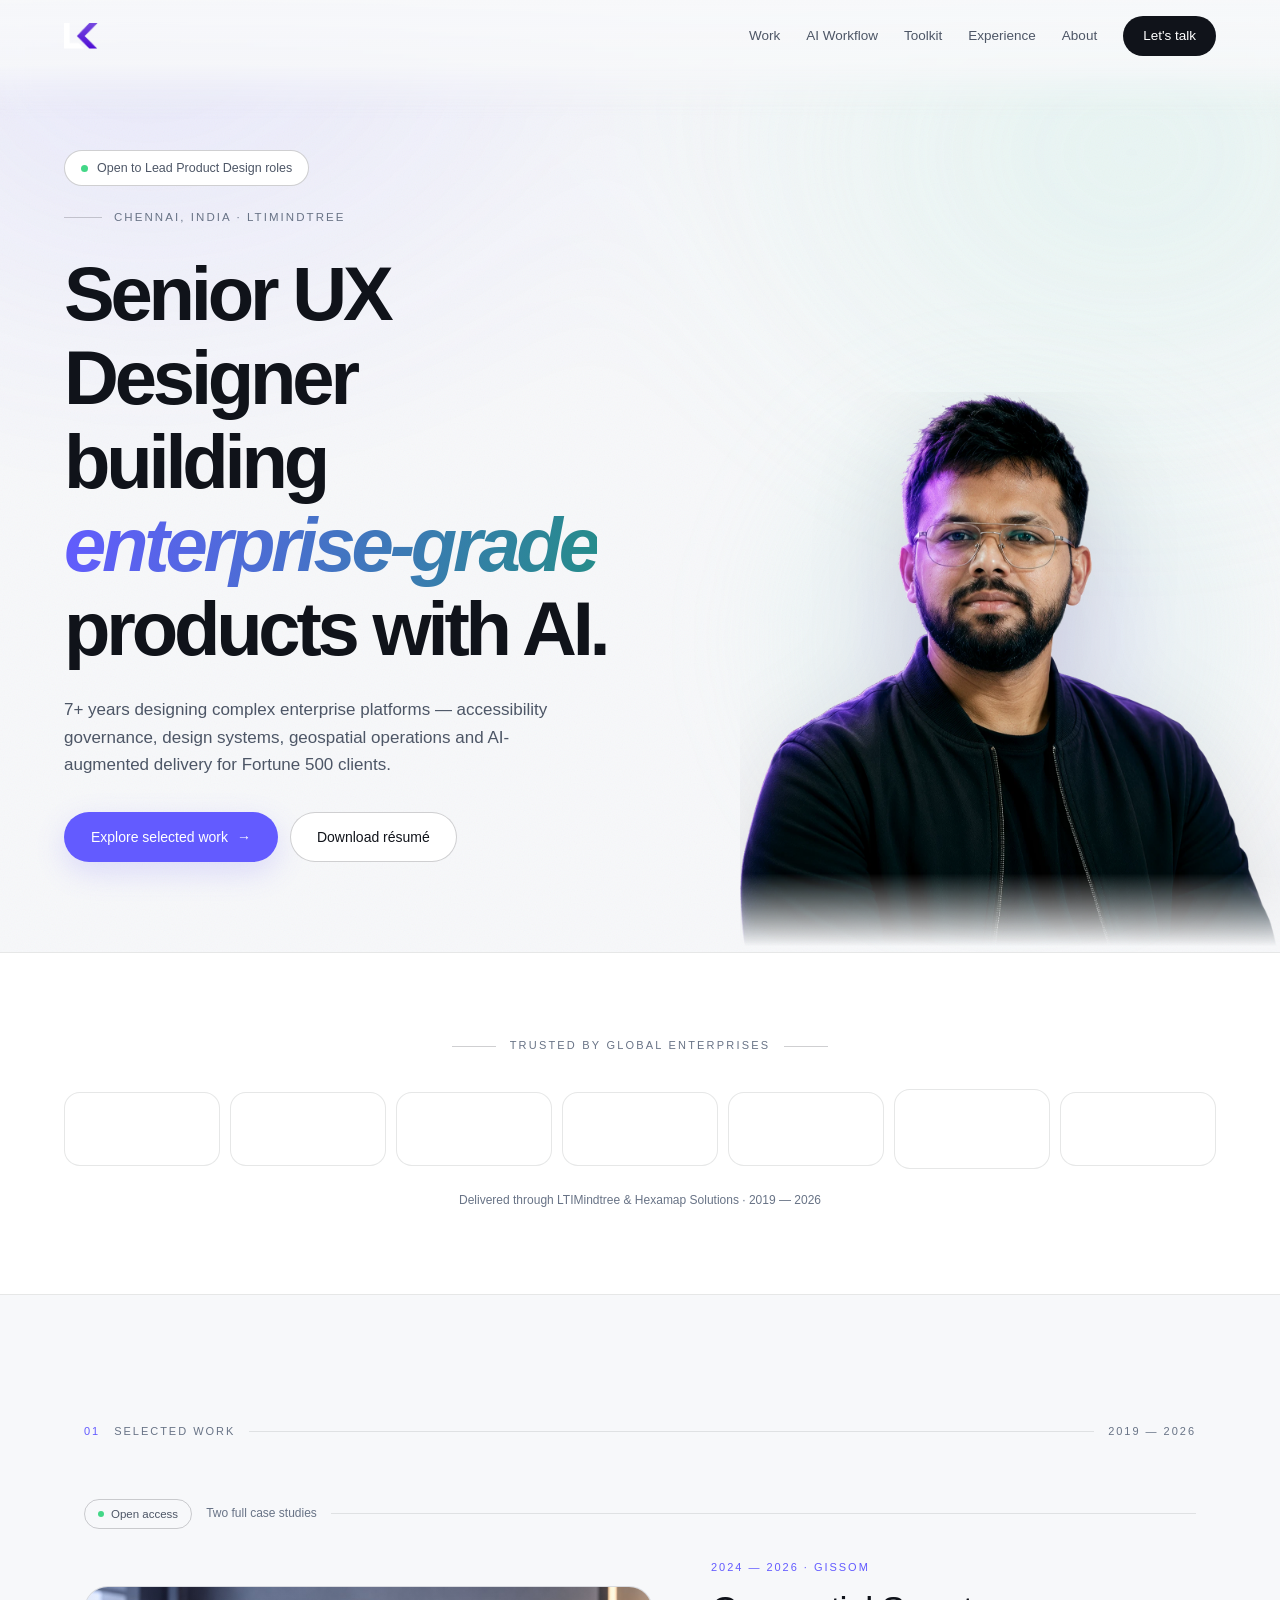
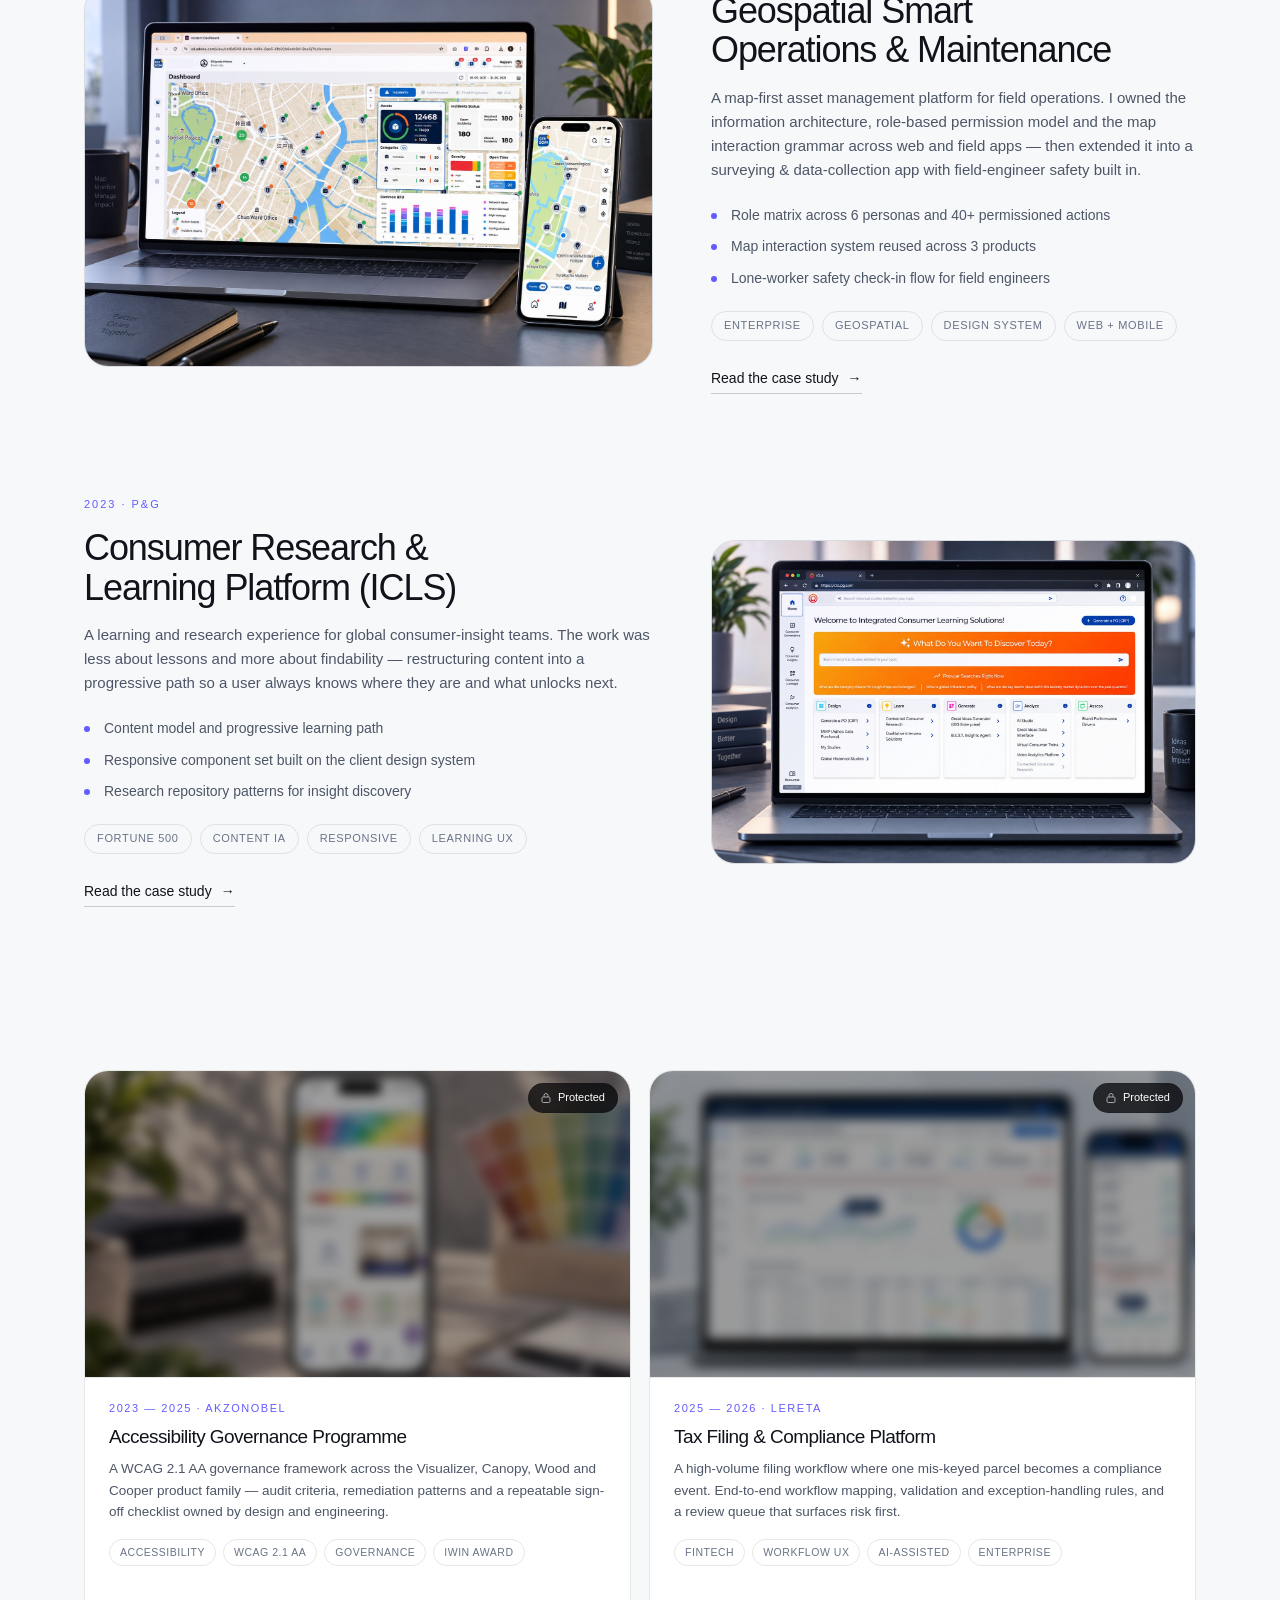
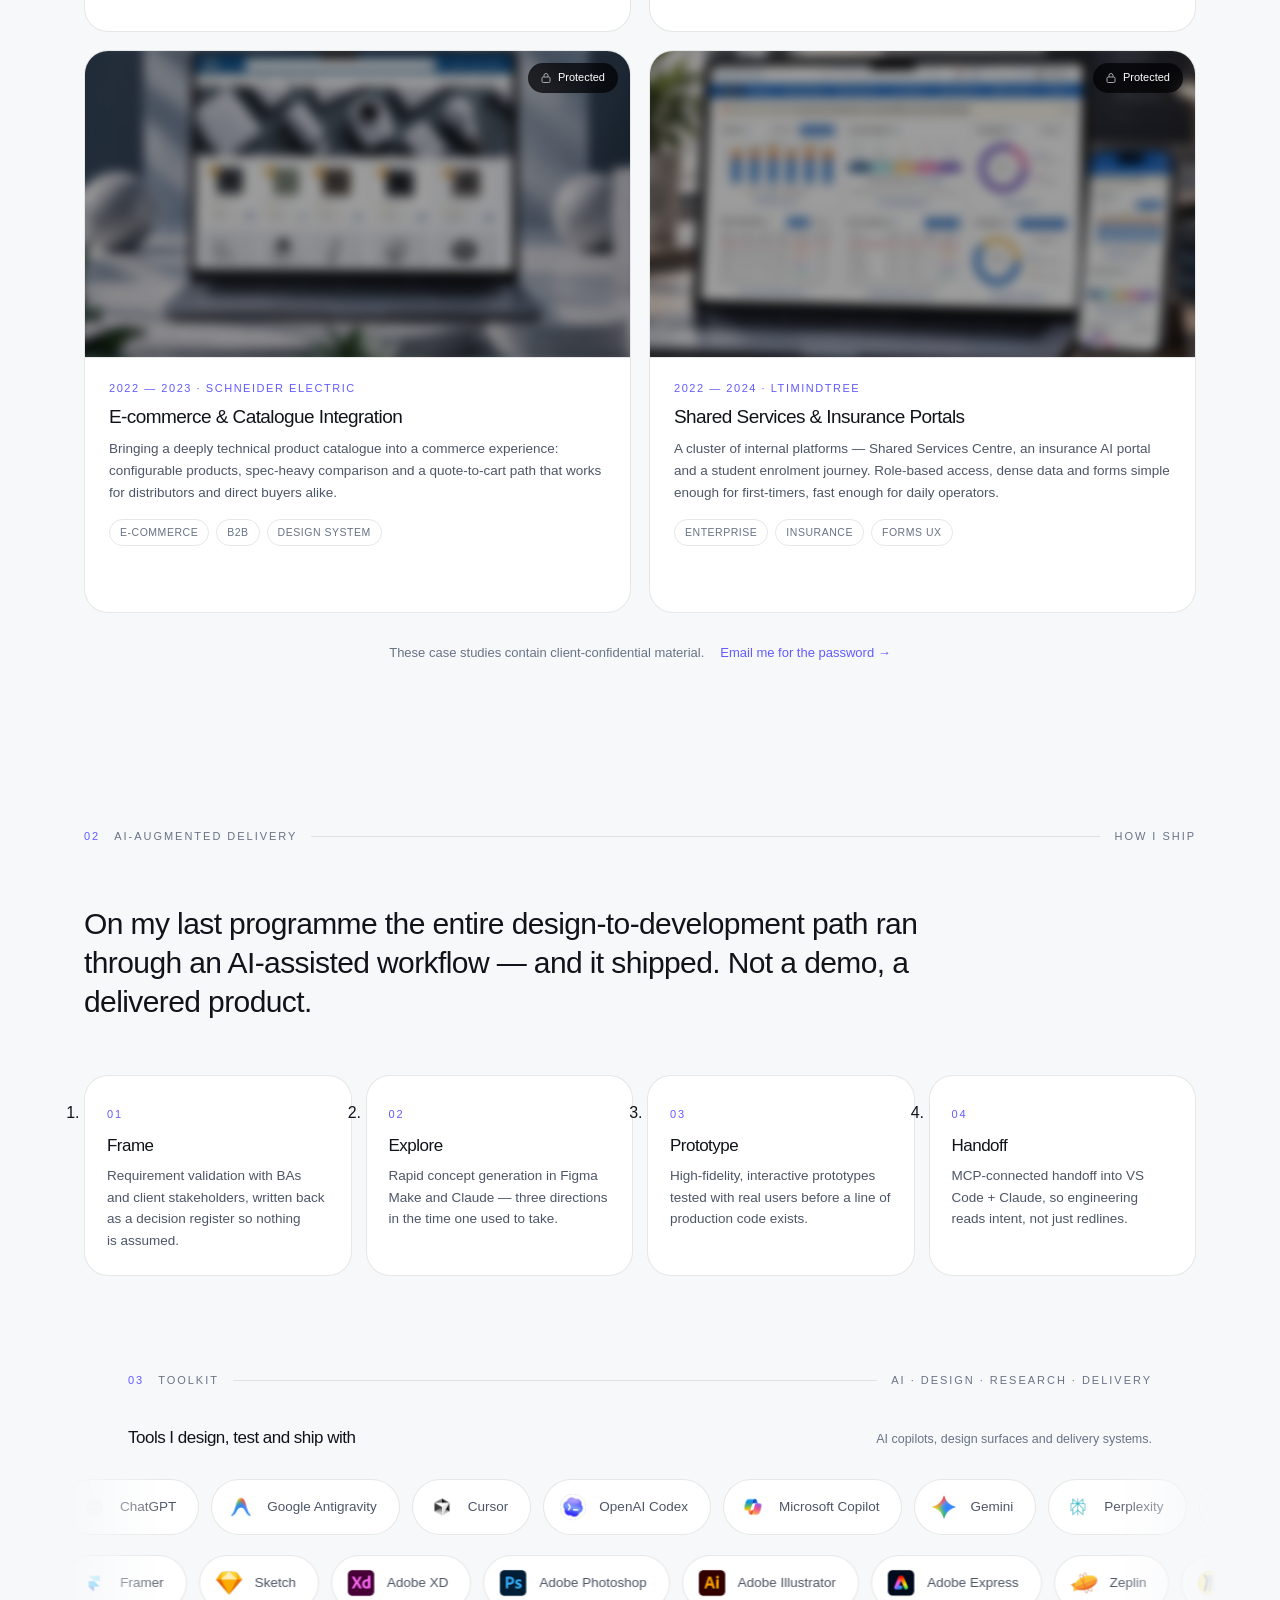
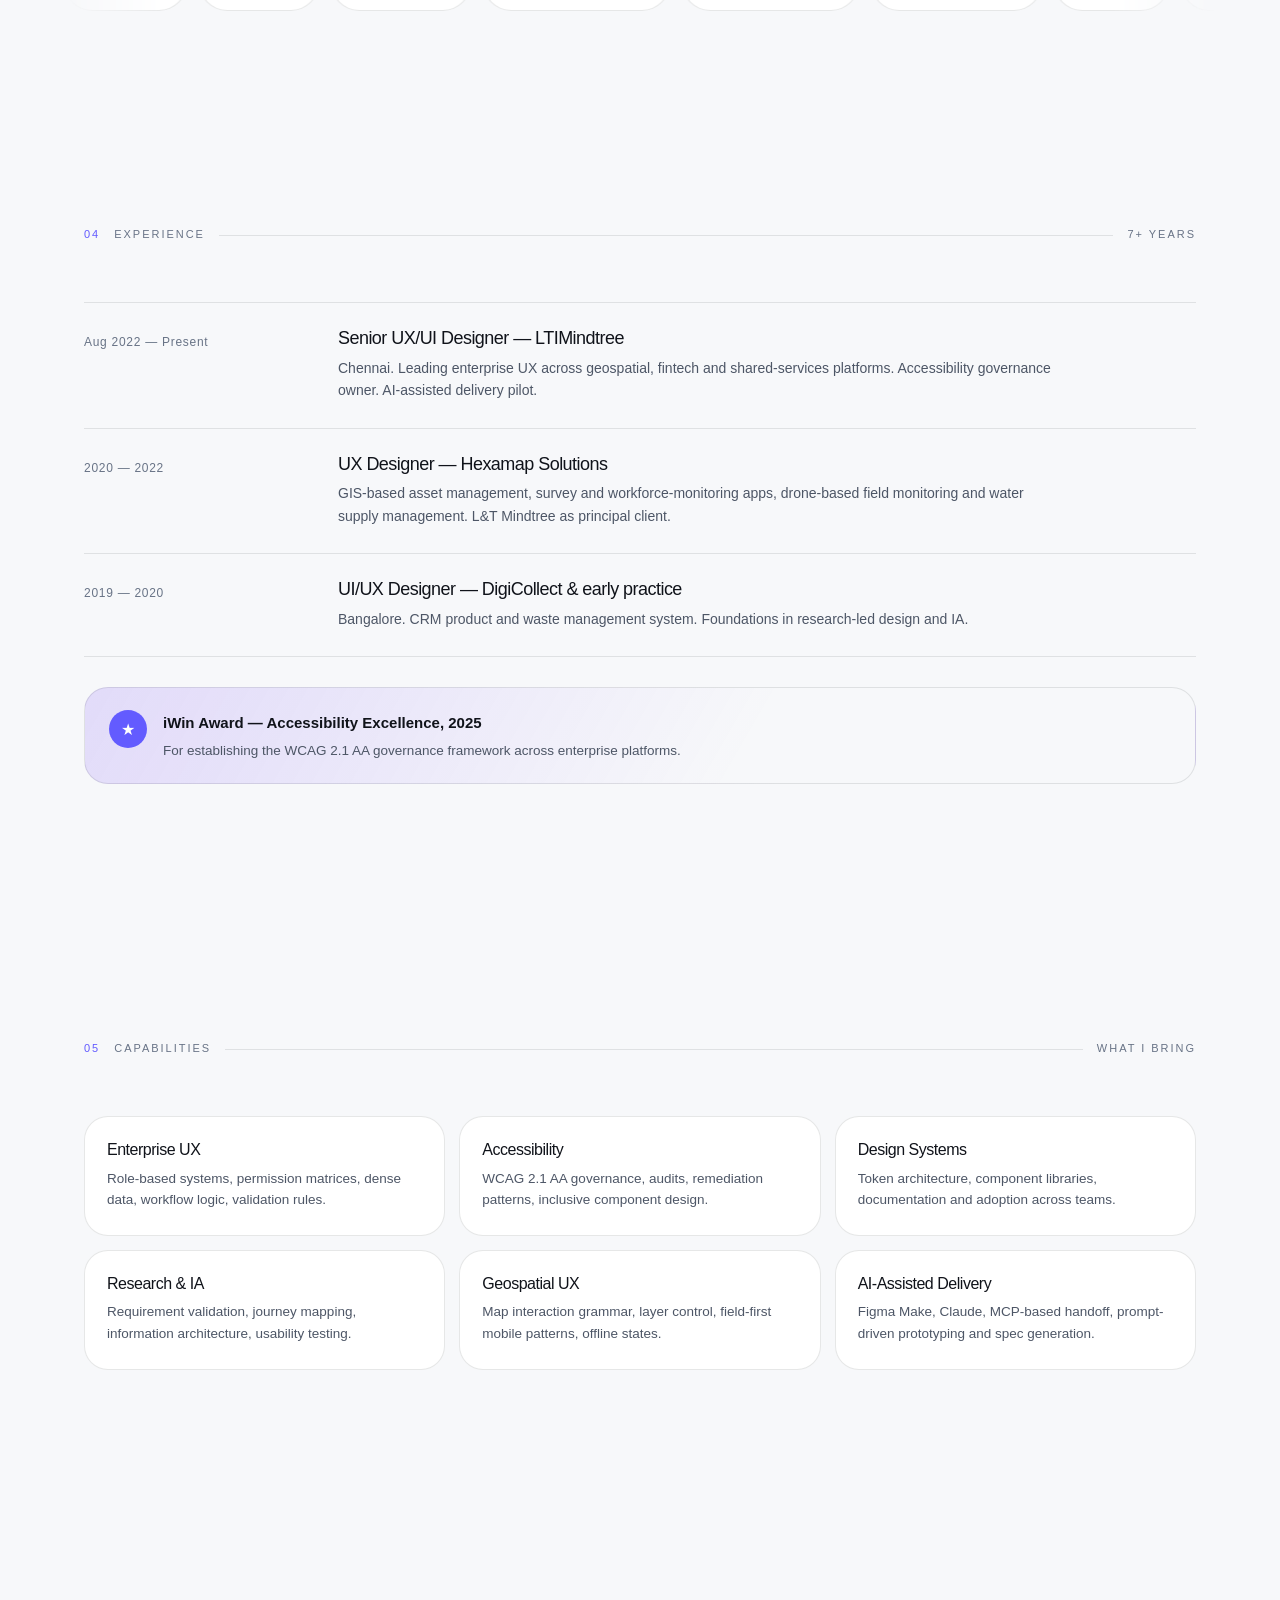
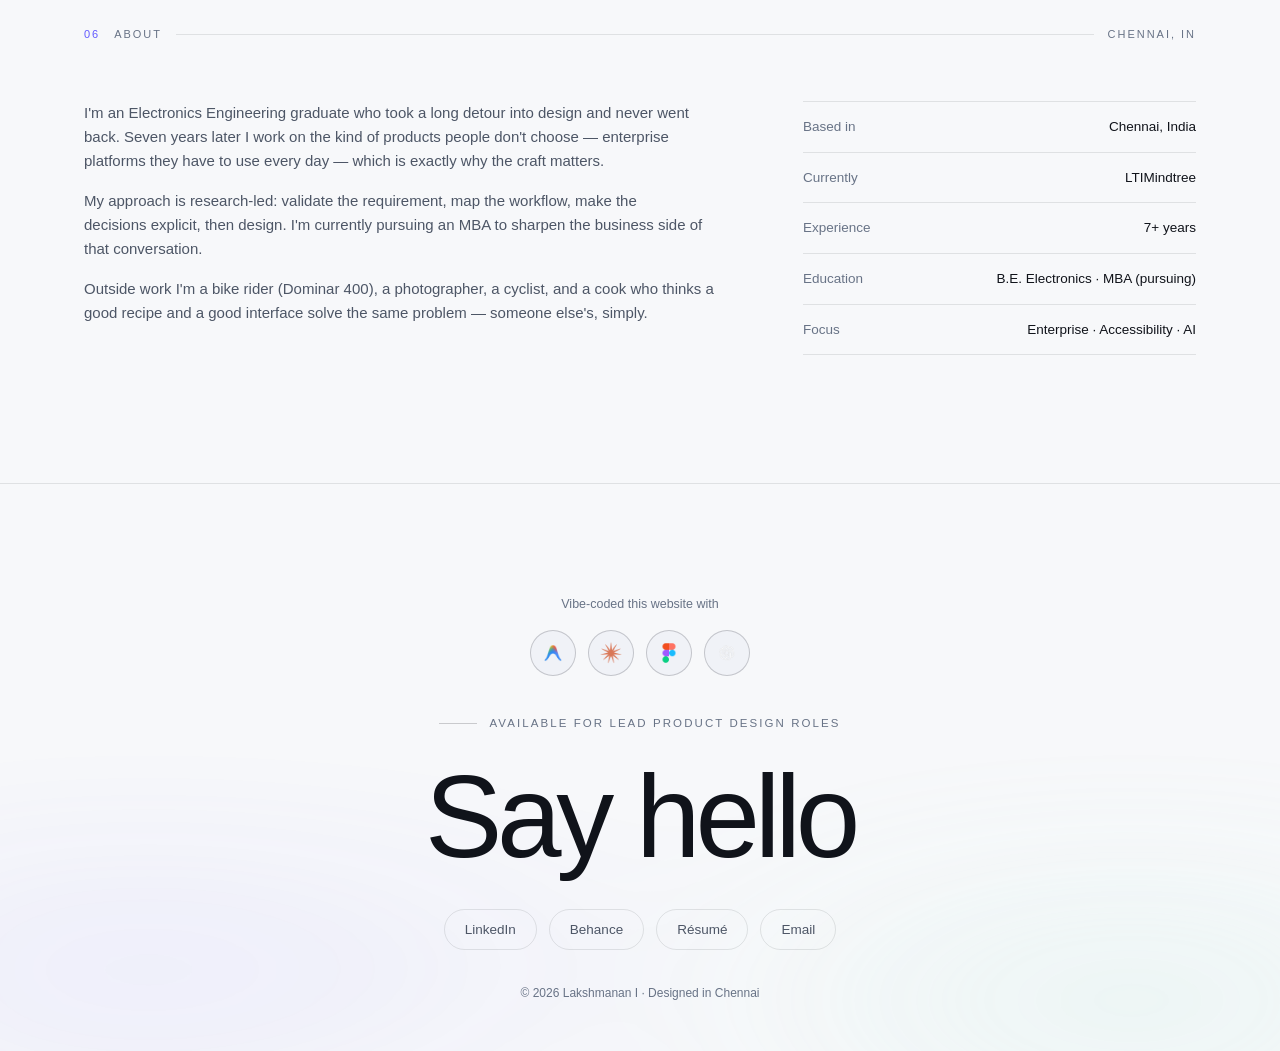
==== commit 84eb7cdd: "style: introduce light Modern Tech homepage direction" ====
--- a/index.html
+++ b/index.html
@@ -3,7 +3,7 @@
 <head>
 <meta charset="UTF-8" />
 <meta name="viewport" content="width=device-width, initial-scale=1" />
-<title>Lakshmanan I — Senior UX/UI Designer | Enterprise UX, Accessibility &amp; AI-assisted delivery</title>
+<title>Lakshmanan Kurichi — Senior UX Designer &amp; AI Product Builder</title>
 <meta name="description" content="Lakshmanan I — Senior UX/UI Designer in Chennai. 7+ years designing enterprise platforms: accessibility governance (WCAG 2.1 AA), design systems, geospatial operations and AI-augmented delivery for Fortune 500 clients." />
 <meta name="theme-color" content="#010103" />
 <meta property="og:title" content="Lakshmanan I — Senior UX/UI Designer" />
@@ -369,6 +369,50 @@
   .hero-portrait{max-width:290px}
   .vibe-chip{width:42px;height:42px}
 }
+</style>
+<style id="modern-tech-v1">
+
+/* Modern Tech redesign — V1. Scoped visual refresh; existing content and interactions preserved. */
+:root {
+  --obsidian:#F7F8FA; --violet:#635BFF; --violet-soft:#635BFF; --white:#FFFFFF;
+  --surface:#FFFFFF; --surface-2:#F0F2F7;
+  --line:rgba(16,19,26,.10); --line-strong:rgba(16,19,26,.20);
+  --text:#10131A; --text-soft:#4D5666; --text-muted:#687386;
+  --radius:16px; --radius-lg:24px;
+  --aura:radial-gradient(60% 55% at 18% 20%,rgba(99,91,255,.13),transparent 65%),
+         radial-gradient(50% 50% at 82% 30%,rgba(165,230,211,.27),transparent 65%);
+}
+body { background:var(--obsidian);color:var(--text); }
+.nav::after {background:linear-gradient(to bottom,rgba(247,248,250,.96),rgba(247,248,250,.82) 55%,transparent)}
+.brand img {max-height:32px}
+.nav-links a:not(.nav-cta):hover,.f-link {color:var(--text)}
+.nav-links a:not(.nav-cta)::after {background:var(--violet)}
+.nav-cta {background:var(--text);color:#fff}
+.nav-cta:hover {box-shadow:0 8px 24px rgba(16,19,26,.16)}
+.hero {min-height:min(860px,100svh)}
+.aura {opacity:.85;filter:blur(90px)}
+.hero h1 {font-weight:600;letter-spacing:-.055em}
+.hero h1 em {background:linear-gradient(100deg,#635BFF,#258C8A);-webkit-background-clip:text;background-clip:text}
+.btn-primary {color:#fff;box-shadow:0 10px 30px rgba(99,91,255,.18)}
+.btn-primary:hover {box-shadow:0 16px 40px rgba(99,91,255,.26)}
+.btn-ghost {background:#fff}
+.hp-glow {background:radial-gradient(circle,rgba(99,91,255,.15),rgba(165,230,211,.12) 45%,transparent 68%)}
+.hp-img {filter:drop-shadow(0 28px 48px rgba(16,19,26,.12))}
+.trusted,.locked-card,.logo-cell {background:#fff}
+.logo-cell img {opacity:.8}
+.feature-visual::after {background:linear-gradient(140deg,rgba(99,91,255,.08),transparent 55%)}
+.f-link {border-color:var(--line-strong)}
+.lc-thumb::after {color:#fff}
+.status {background:#fff}
+.section-meta .num,.f-year {color:var(--violet)}
+:focus-visible {outline-color:var(--violet)}
+@media(max-width:767px) {
+  .hero {min-height:auto}
+  .nav {background:rgba(247,248,250,.92)}
+  .hamburger {background:rgba(16,19,26,.08)}
+  .hamburger span {background:var(--text)}
+}
+
 </style>
 </head>
 <body>
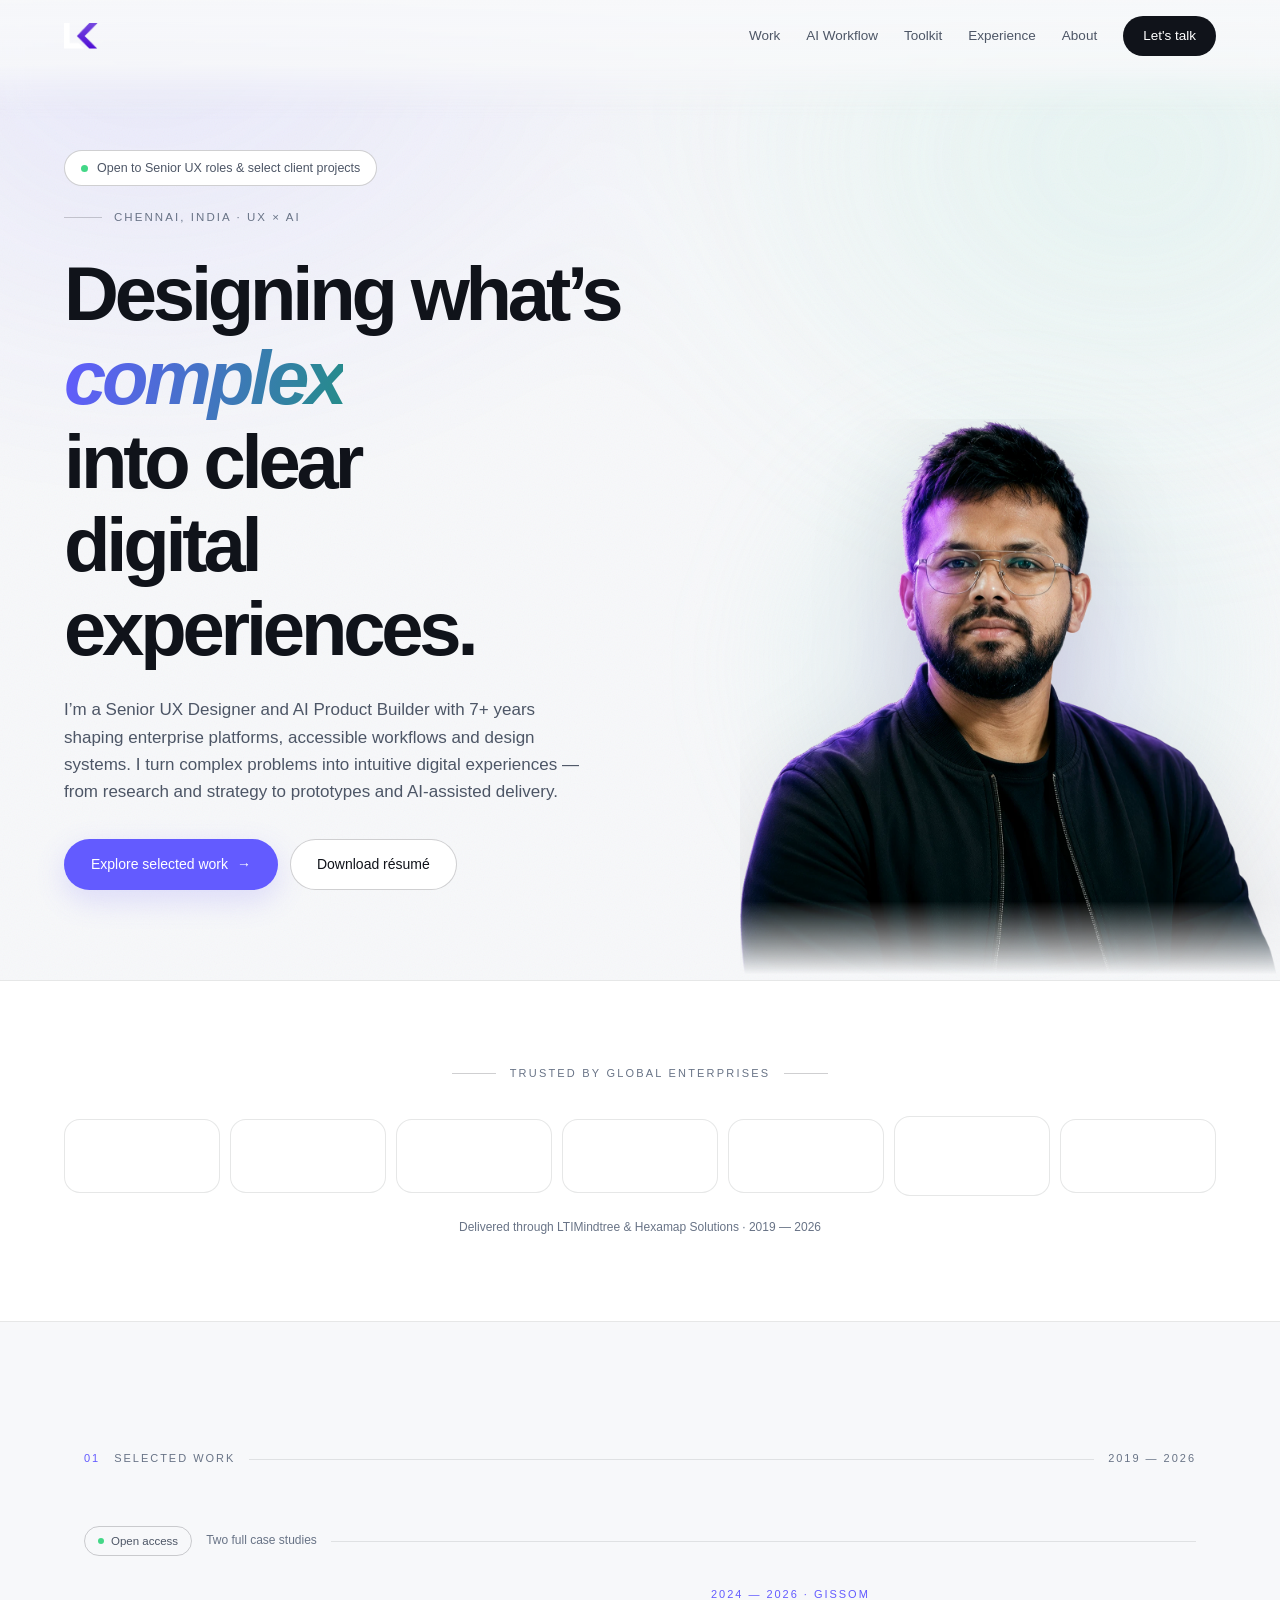
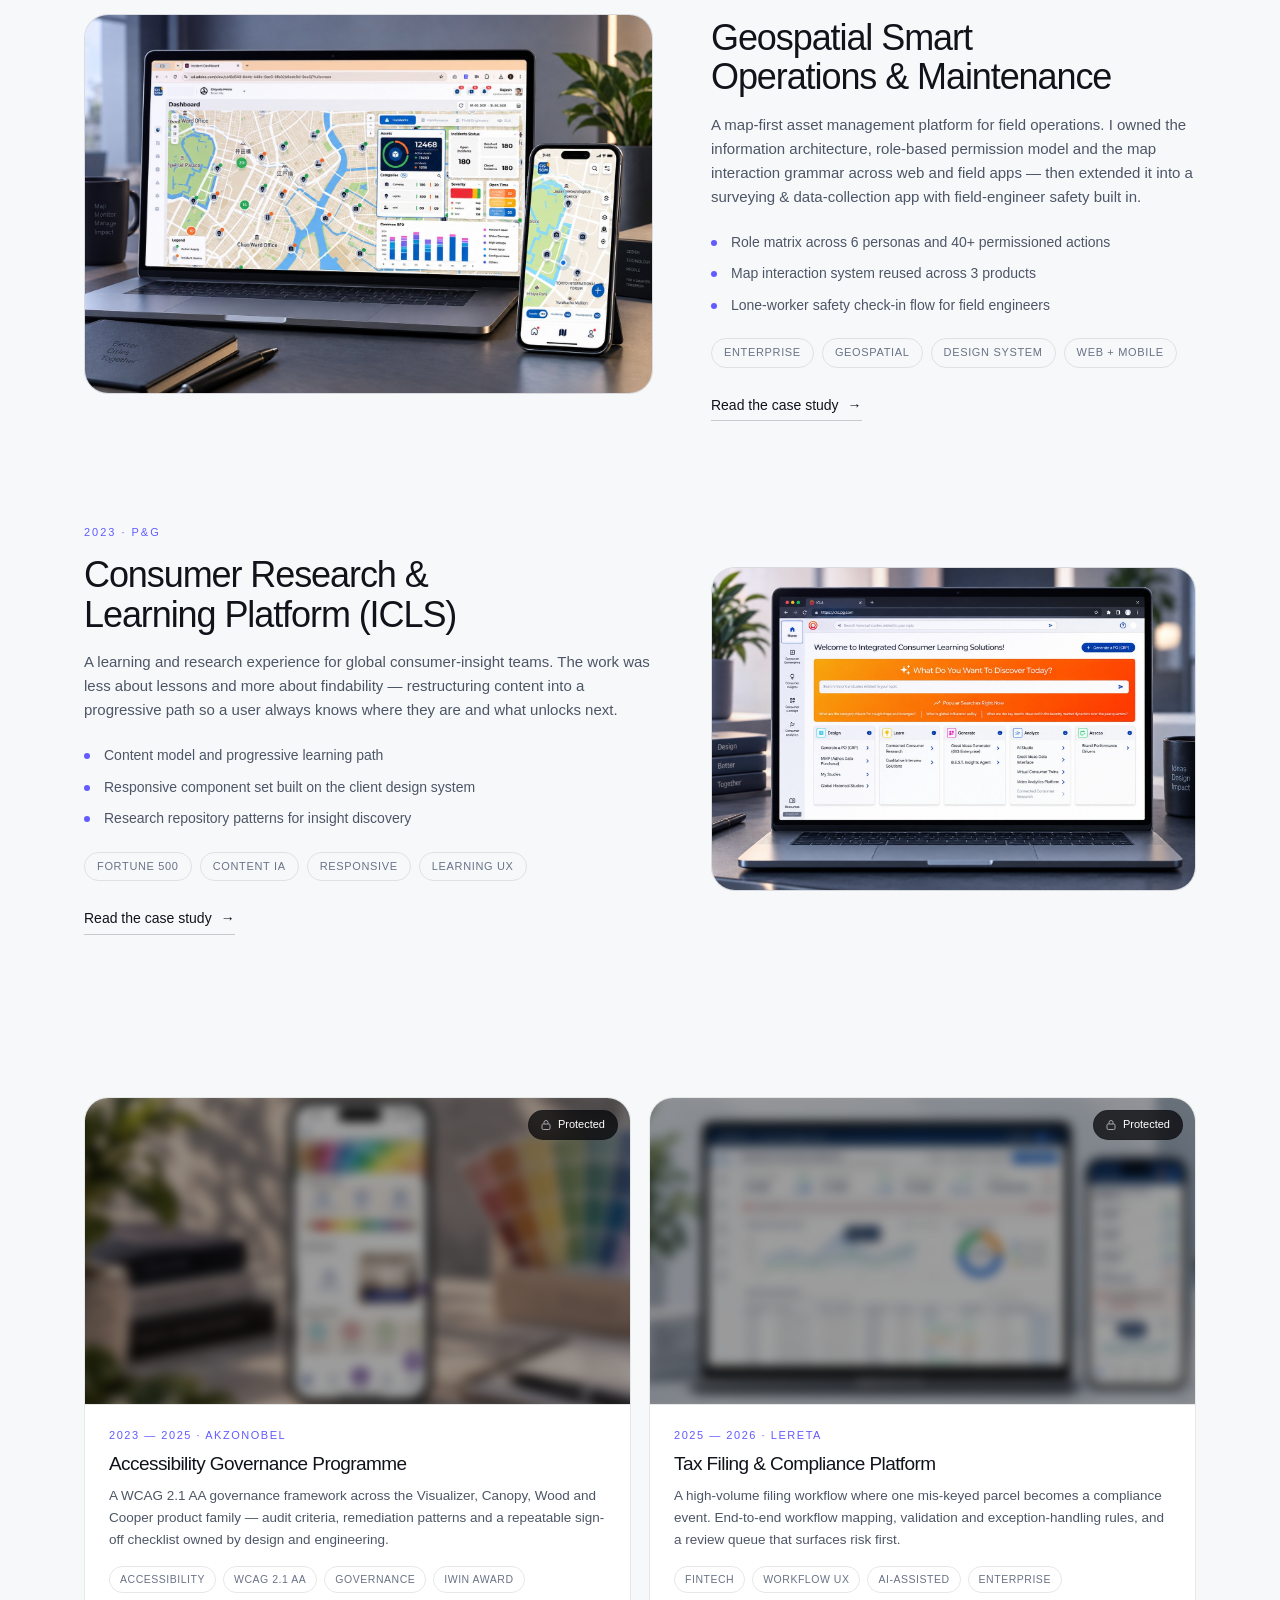
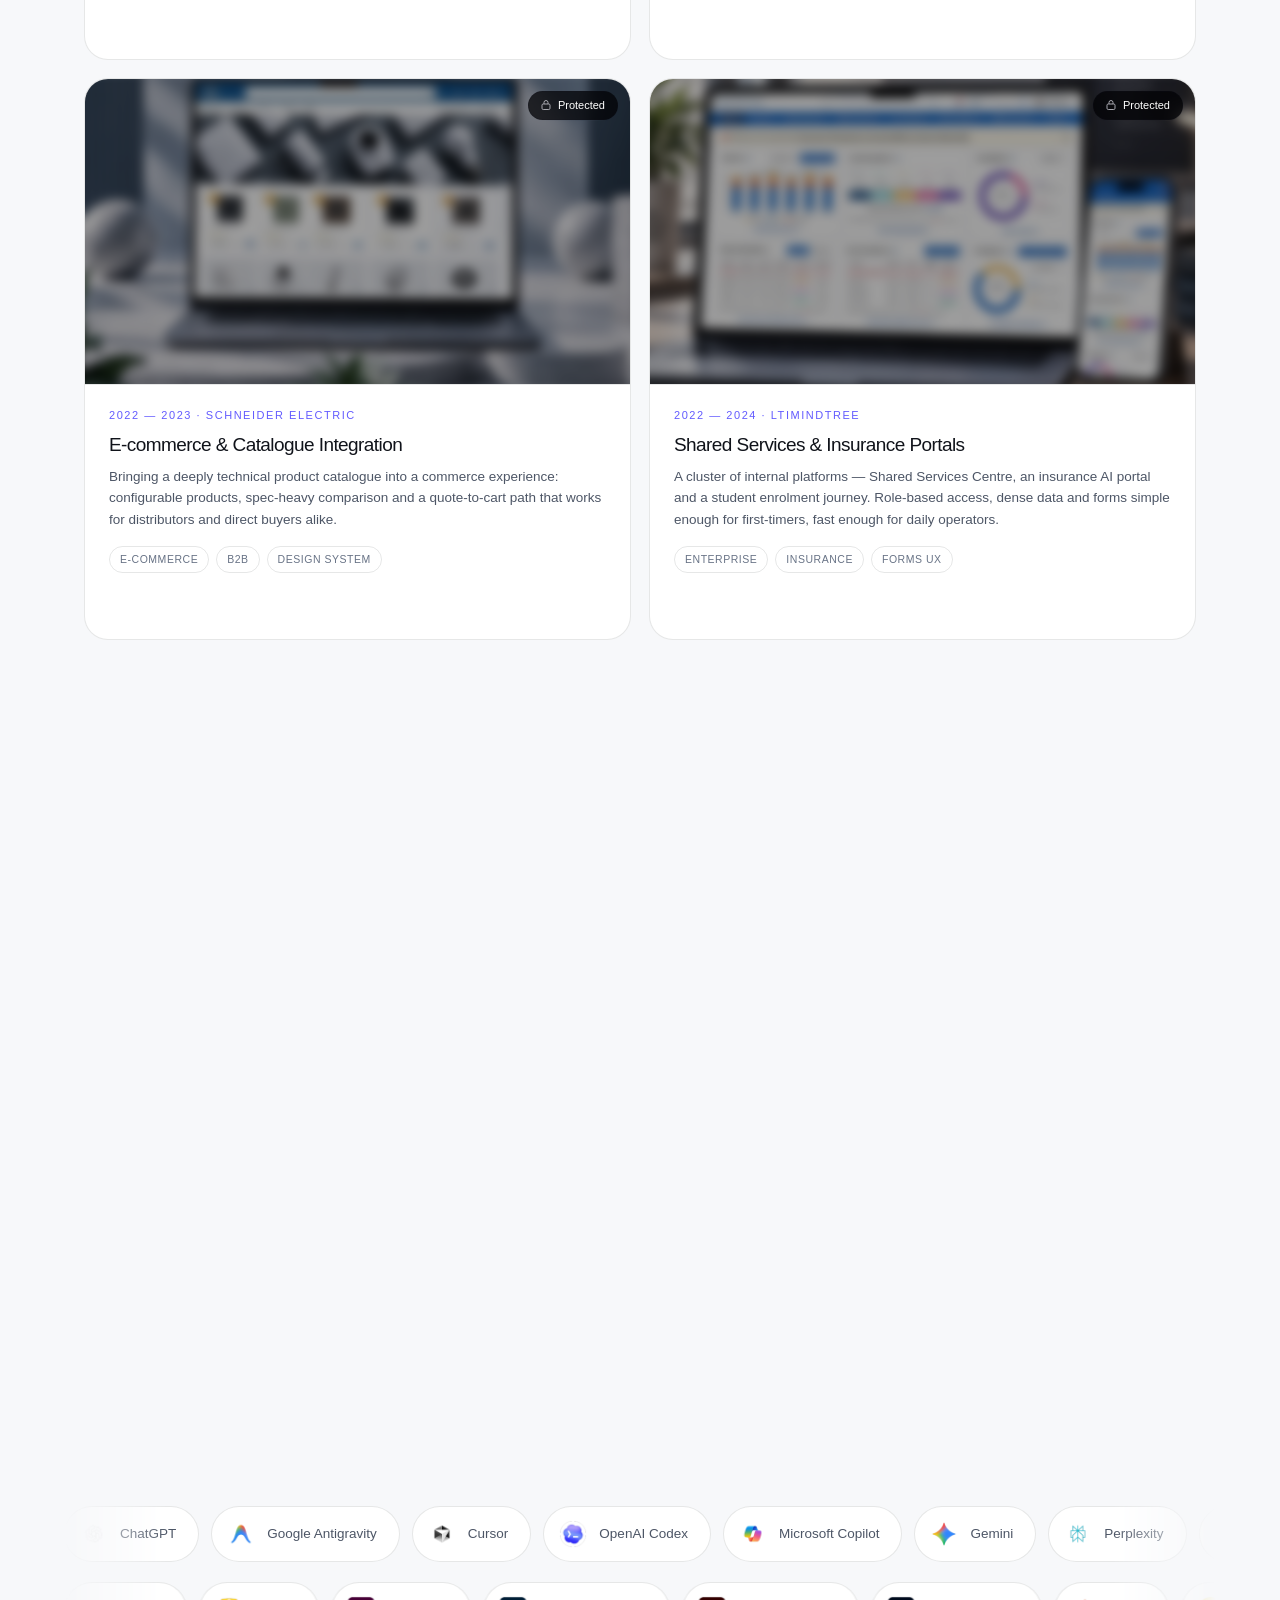
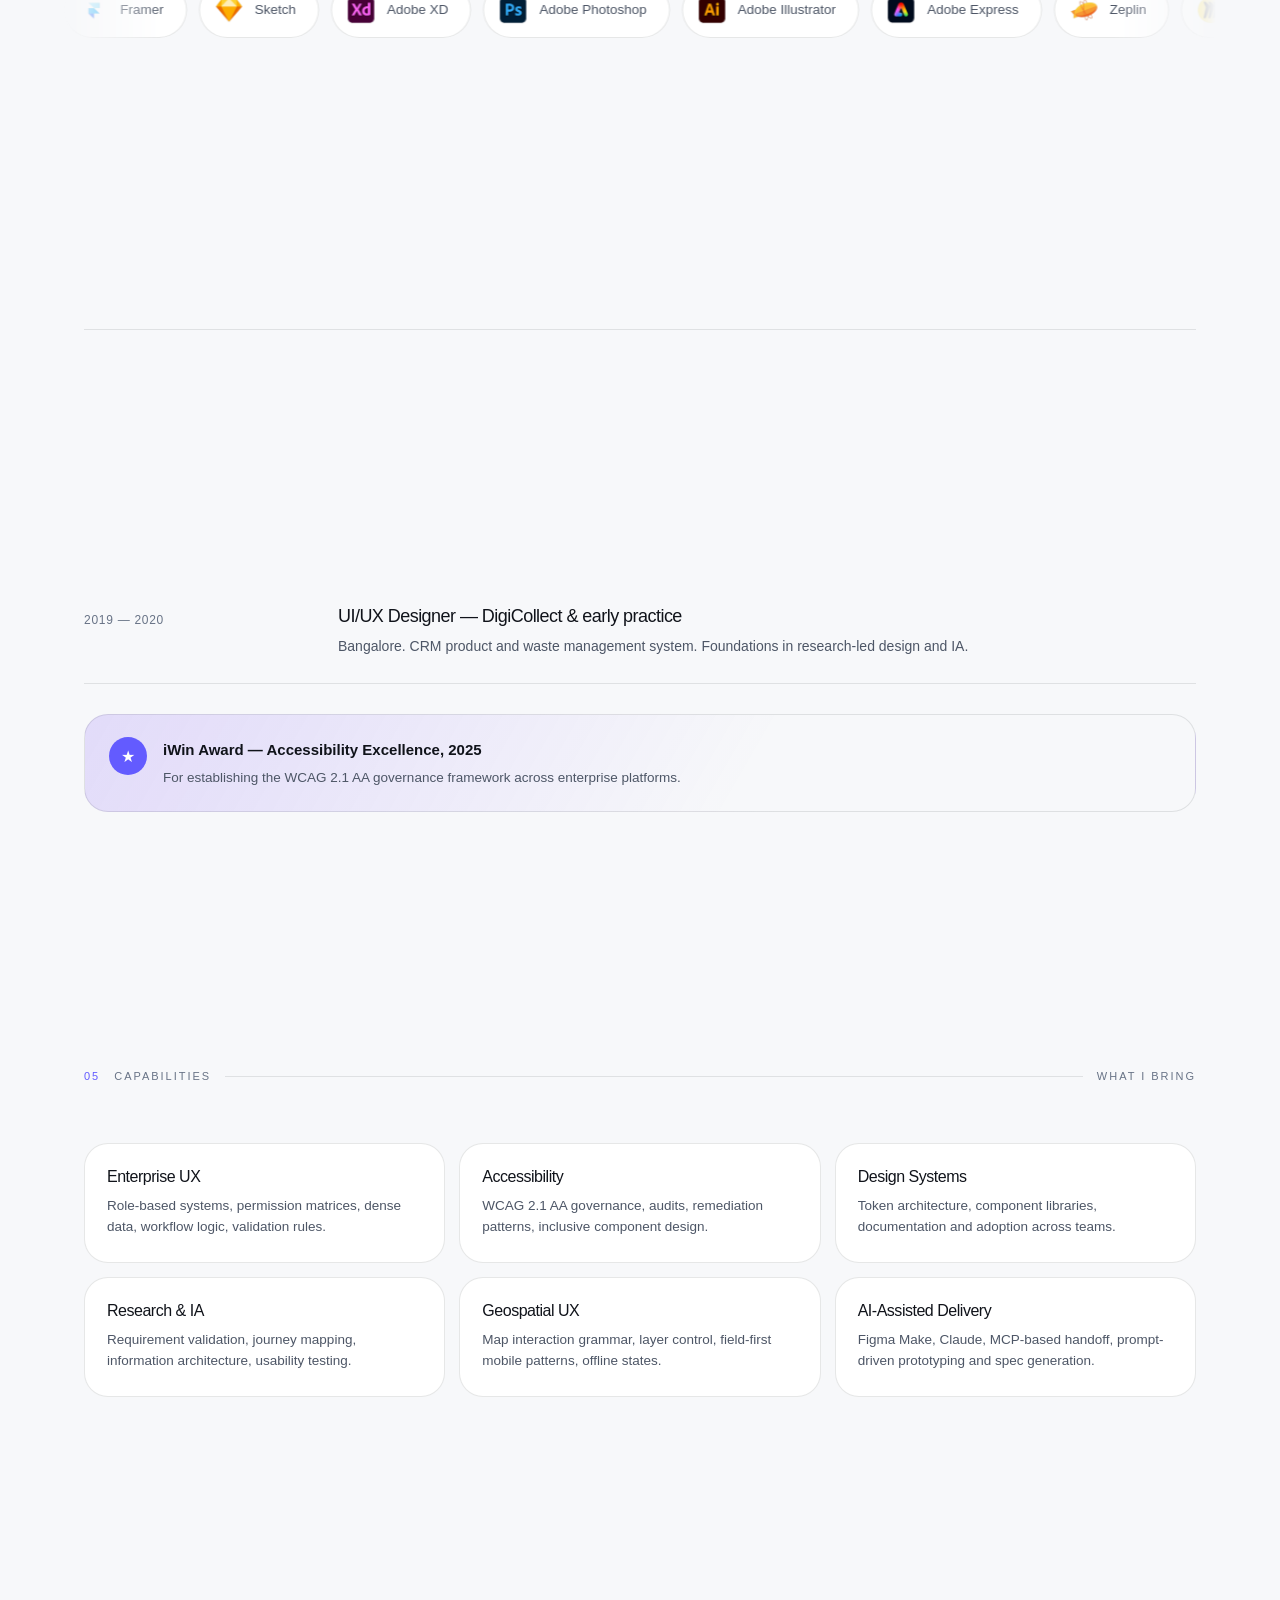
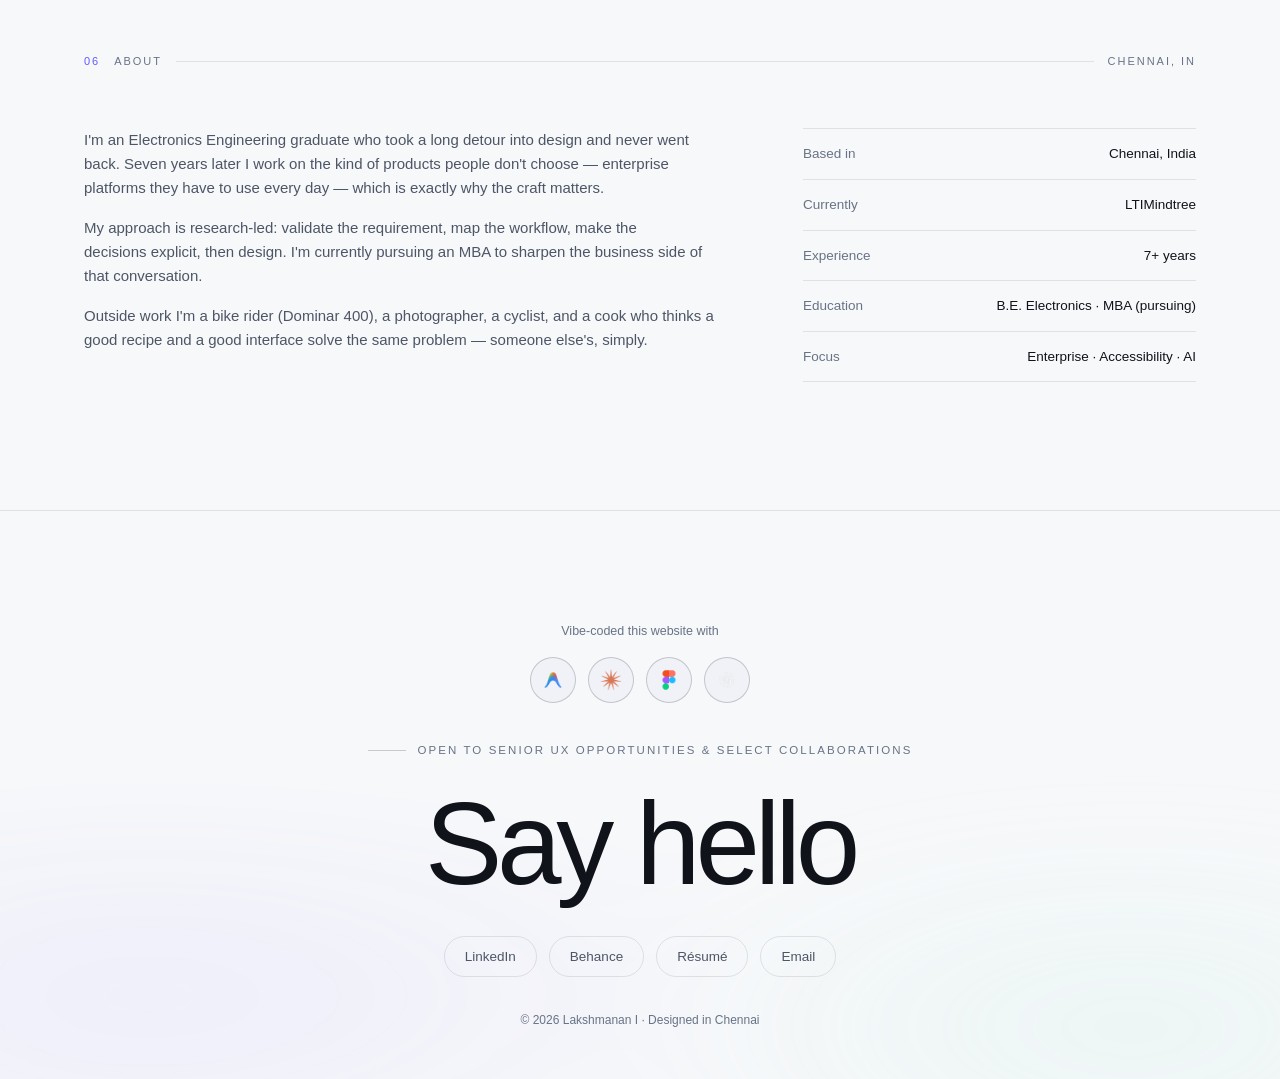
==== commit 86bc28e1: "content: refine portfolio positioning for UX roles and client work" ====
--- a/index.html
+++ b/index.html
@@ -4,10 +4,10 @@
 <meta charset="UTF-8" />
 <meta name="viewport" content="width=device-width, initial-scale=1" />
 <title>Lakshmanan Kurichi — Senior UX Designer &amp; AI Product Builder</title>
-<meta name="description" content="Lakshmanan I — Senior UX/UI Designer in Chennai. 7+ years designing enterprise platforms: accessibility governance (WCAG 2.1 AA), design systems, geospatial operations and AI-augmented delivery for Fortune 500 clients." />
+<meta name="description" content="Lakshmanan Kurichi — Senior UX Designer and AI Product Builder in Chennai, India. 7+ years designing enterprise platforms, accessible experiences, design systems and AI-augmented products." />
 <meta name="theme-color" content="#010103" />
 <meta property="og:title" content="Lakshmanan I — Senior UX/UI Designer" />
-<meta property="og:description" content="Enterprise UX, accessibility governance, design systems and AI-assisted delivery." />
+<meta property="og:description" content="Senior UX Designer and AI Product Builder. Enterprise UX, accessible experiences, design systems and AI-augmented delivery." />
 <meta property="og:type" content="website" />
 <link rel="icon" href="assets/brand-logo.png" />
 <style>
@@ -446,20 +446,19 @@
 
   <div class="hero-inner">
     <a class="status" href="mailto:lakshmanan.design@outlook.com?subject=Lead%20Product%20Design%20opportunity">
-      <span class="status-dot" aria-hidden="true"></span> Open to Lead Product Design roles
+      <span class="status-dot" aria-hidden="true"></span> Open to Senior UX roles &amp; select client projects
     </a>
 
-    <p class="eyebrow"><span class="rule" aria-hidden="true"></span> Chennai, India · LTIMindtree</p>
+    <p class="eyebrow"><span class="rule" aria-hidden="true"></span> Chennai, India · UX × AI</p>
 
     <h1 id="hero-h">
-      <span class="line"><span>Senior UX Designer</span></span>
-      <span class="line"><span>building <em>enterprise-grade</em></span></span>
-      <span class="line"><span>products with AI.</span></span>
+      <span class="line"><span>Designing what’s</span></span>
+      <span class="line"><span><em>complex</em> into clear</span></span>
+      <span class="line"><span>digital experiences.</span></span>
     </h1>
 
     <p class="hero-sub">
-      7+ years designing complex enterprise platforms — accessibility governance,
-      design systems, geospatial operations and AI-augmented delivery for Fortune 500 clients.
+      I’m a Senior UX Designer and AI Product Builder with 7+ years shaping enterprise platforms, accessible workflows and design systems. I turn complex problems into intuitive digital experiences — from research and strategy to prototypes and AI-assisted delivery.
     </p>
 
     <div class="hero-actions">
@@ -737,7 +736,7 @@
       <ul class="vibe-row" id="vibeRow"></ul>
     </div>
 
-    <p class="eyebrow"><span class="rule" aria-hidden="true"></span> Available for Lead Product Design roles</p>
+    <p class="eyebrow"><span class="rule" aria-hidden="true"></span> Open to Senior UX opportunities &amp; select collaborations</p>
     <a class="say-hello" href="mailto:lakshmanan.design@outlook.com">Say hello</a>
     <nav class="f-links" aria-label="Elsewhere">
       <a href="https://www.linkedin.com/in/lakshmanan-ux/" target="_blank" rel="noopener noreferrer">LinkedIn</a>
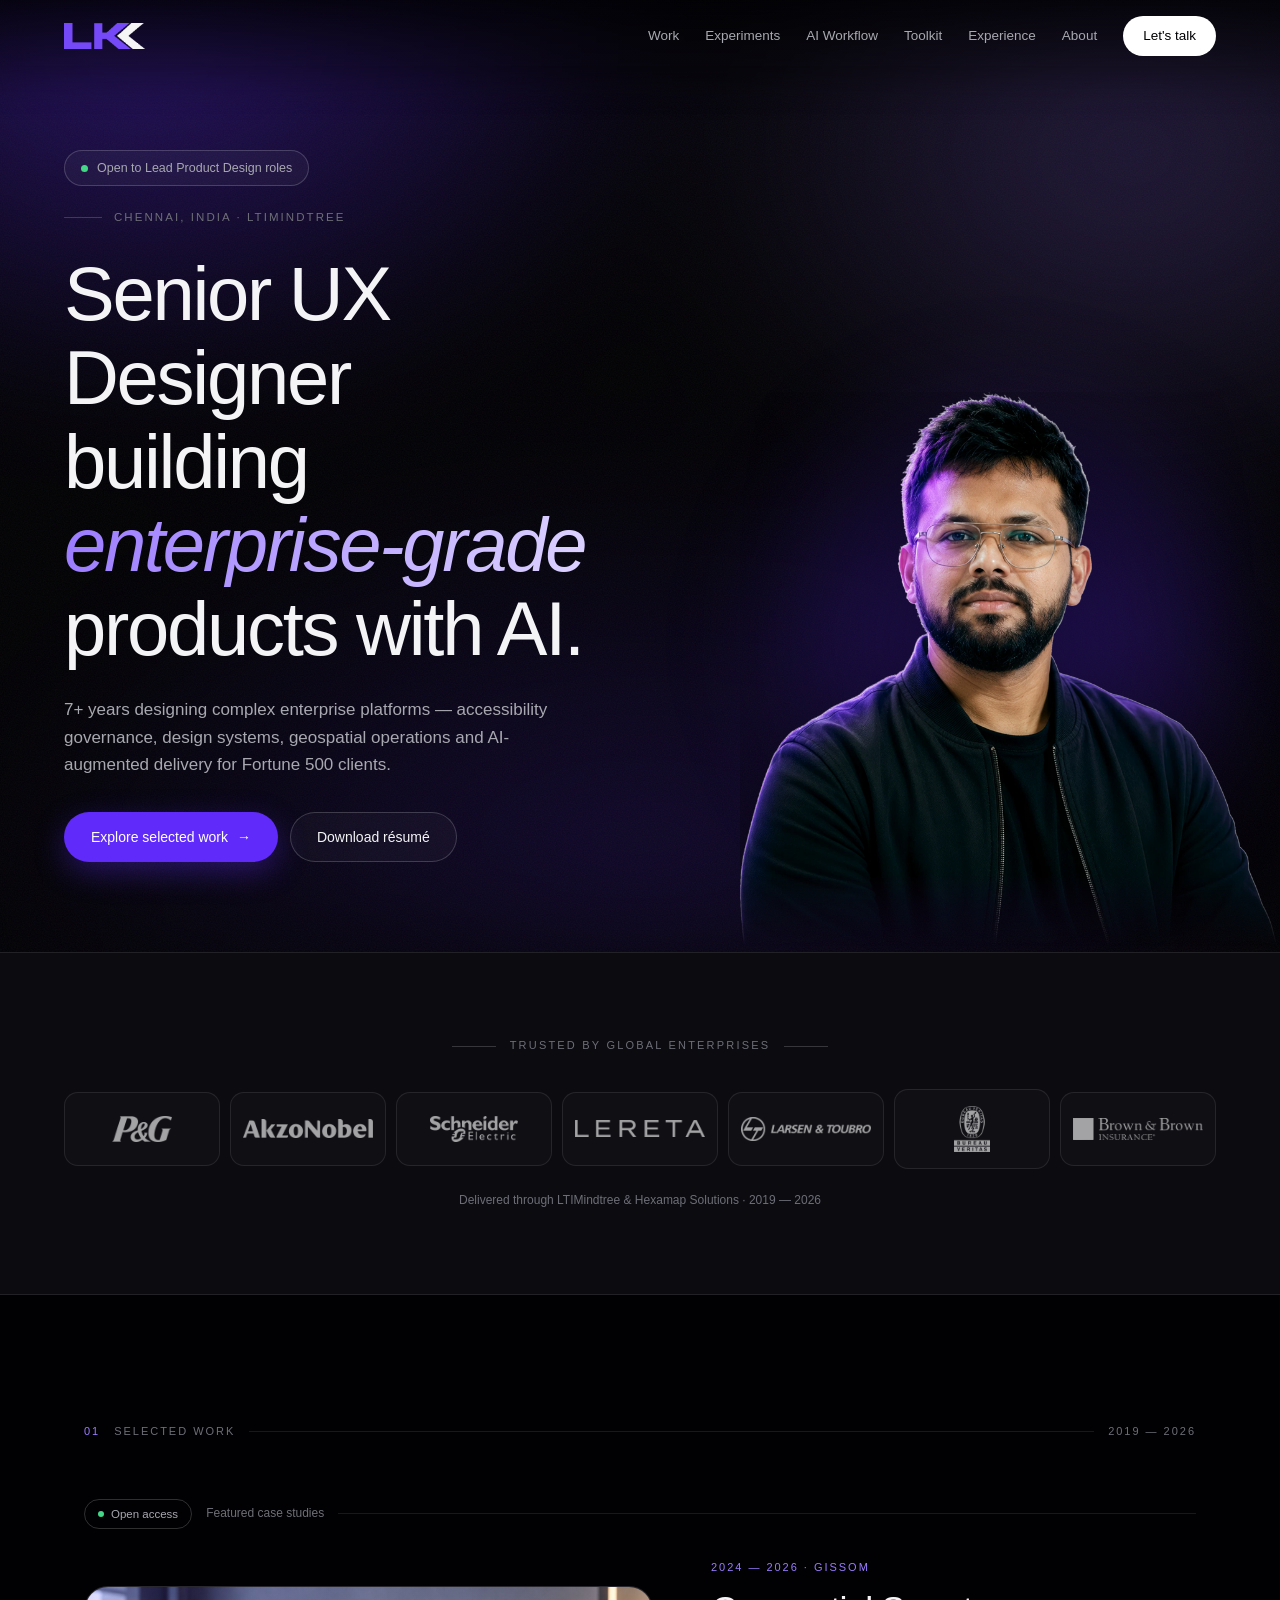
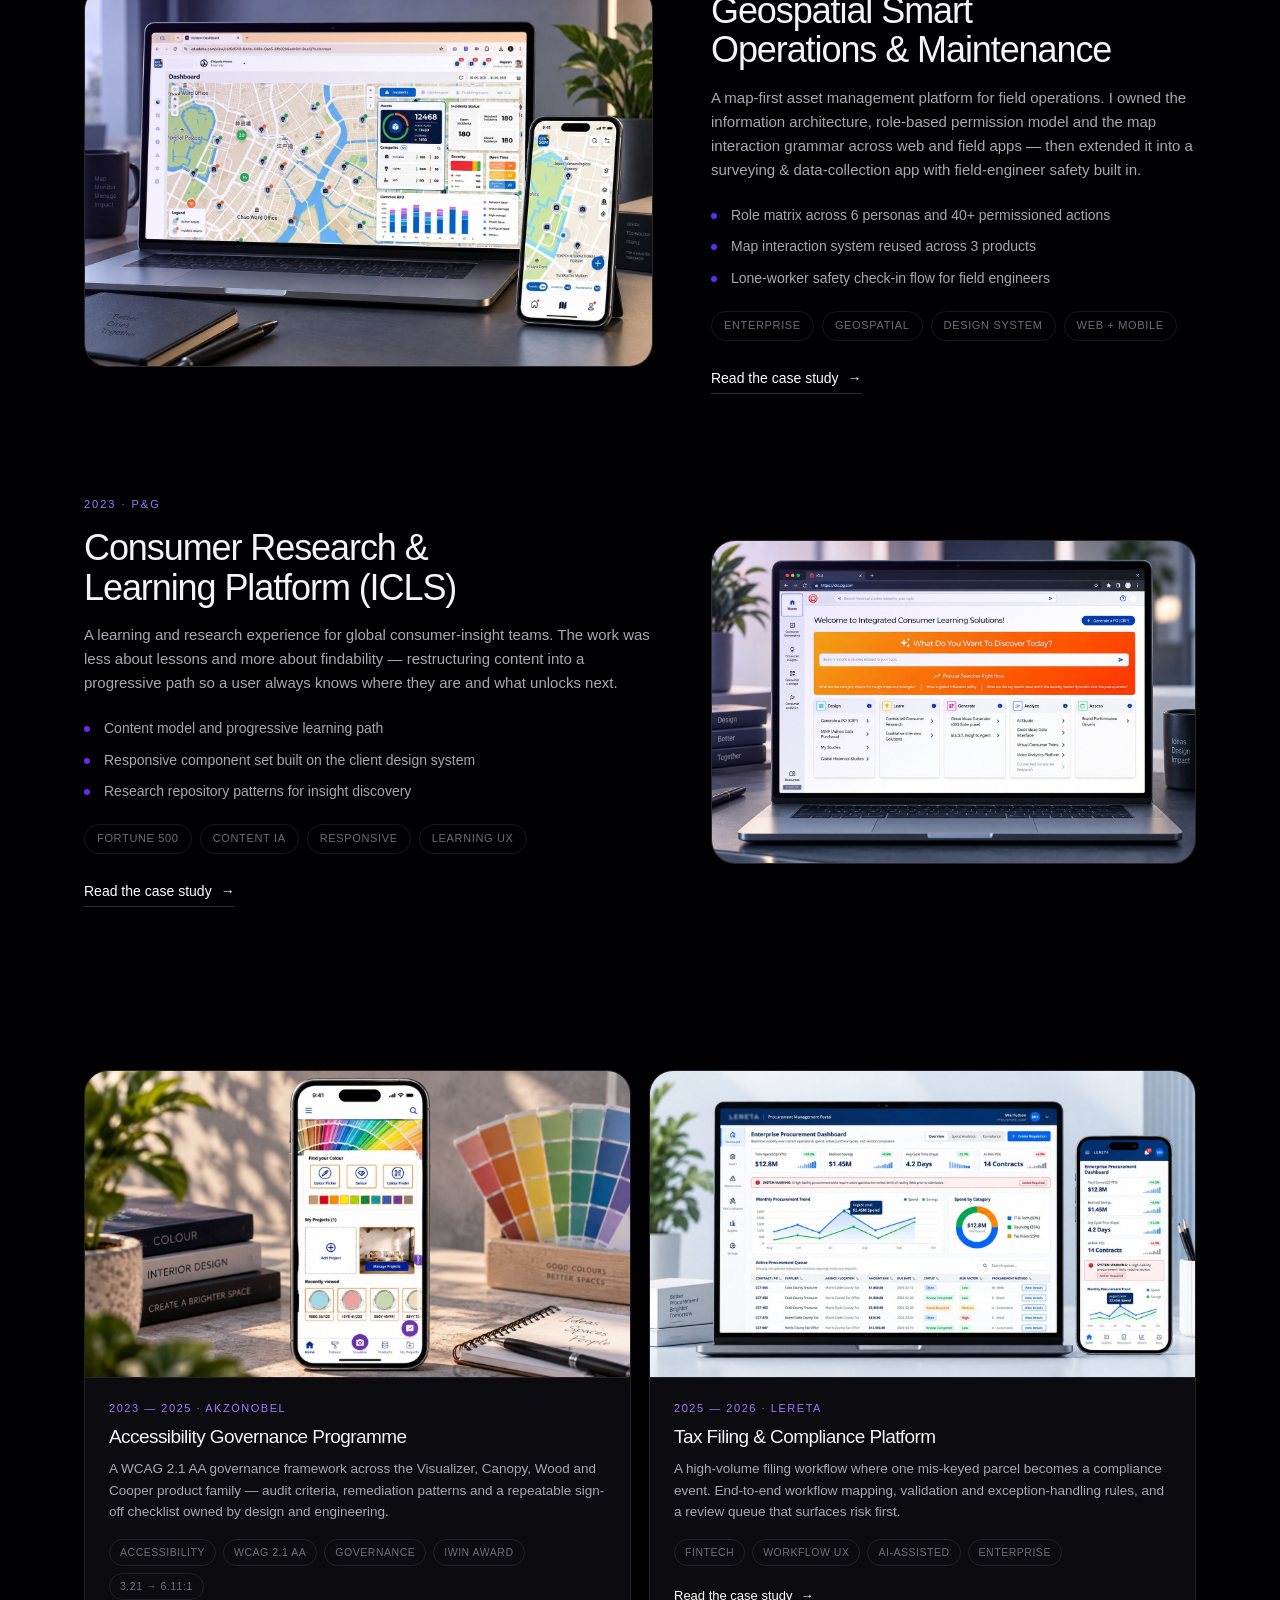
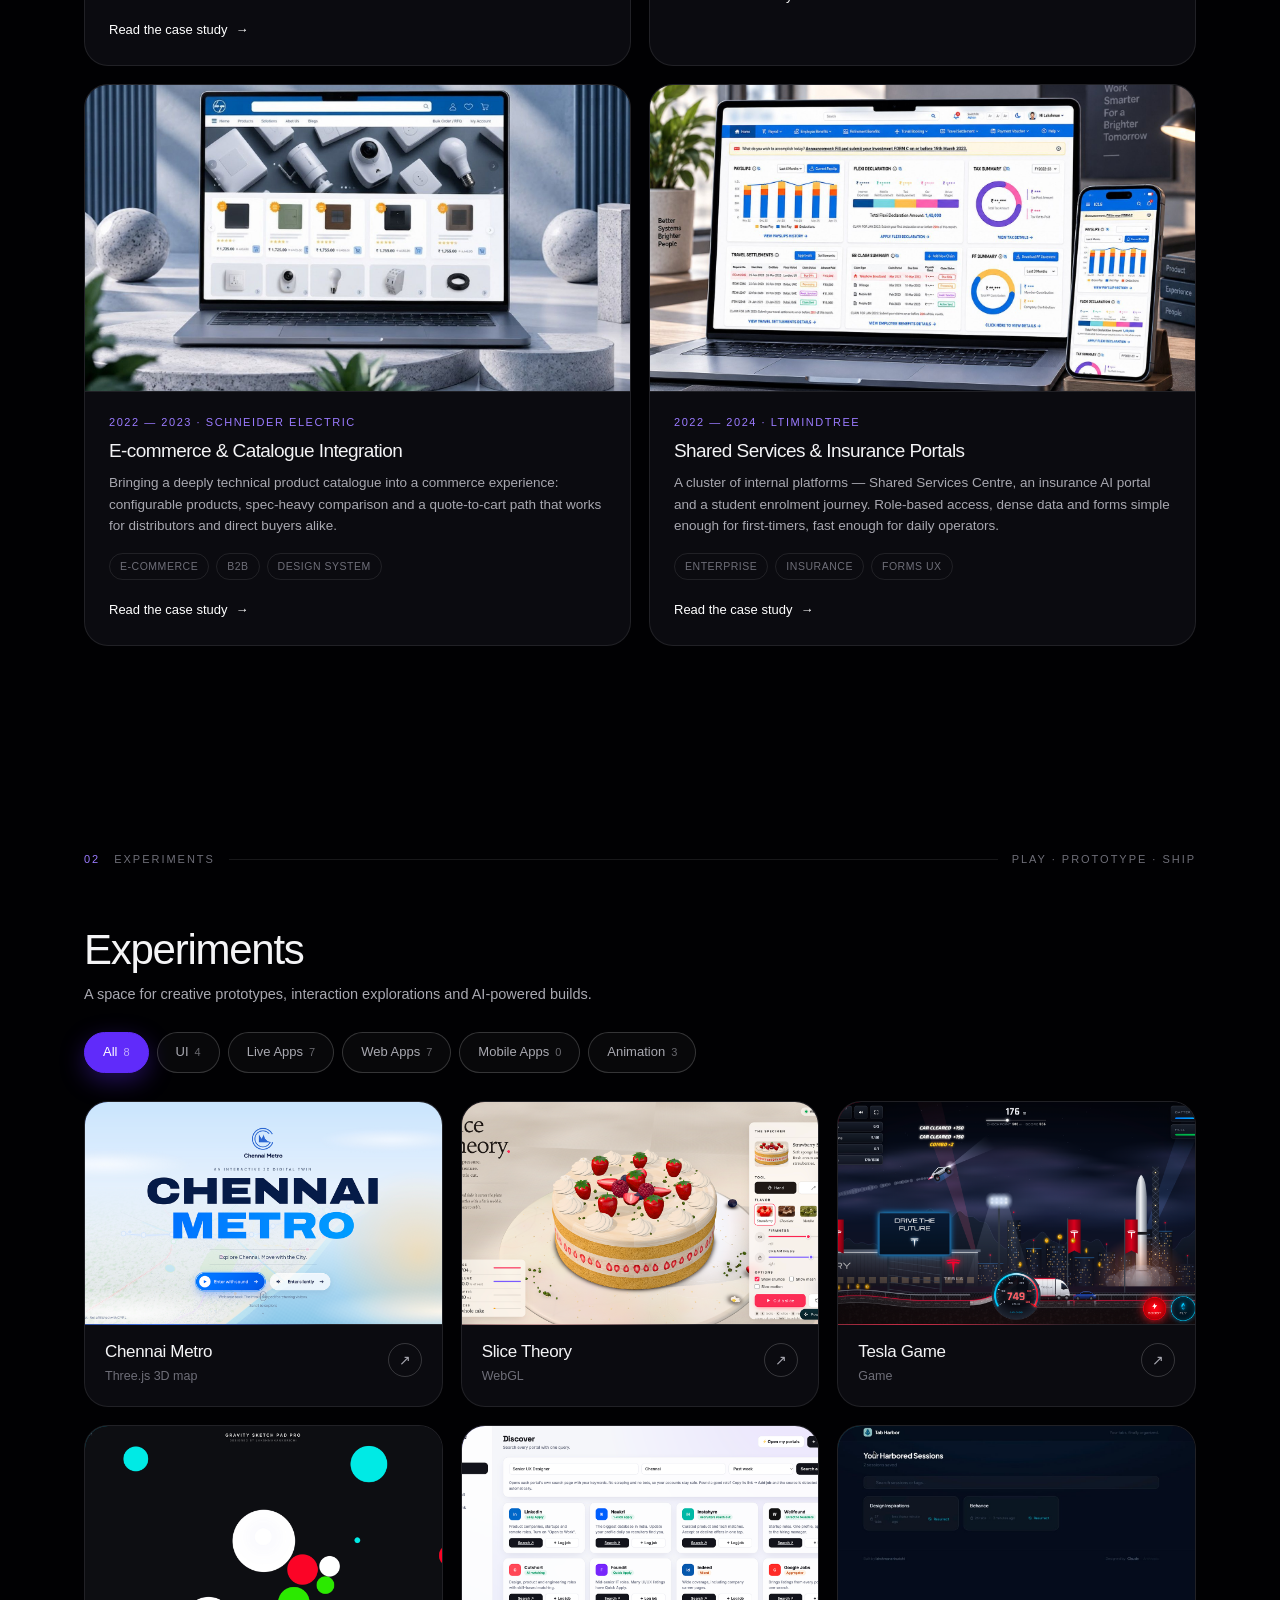
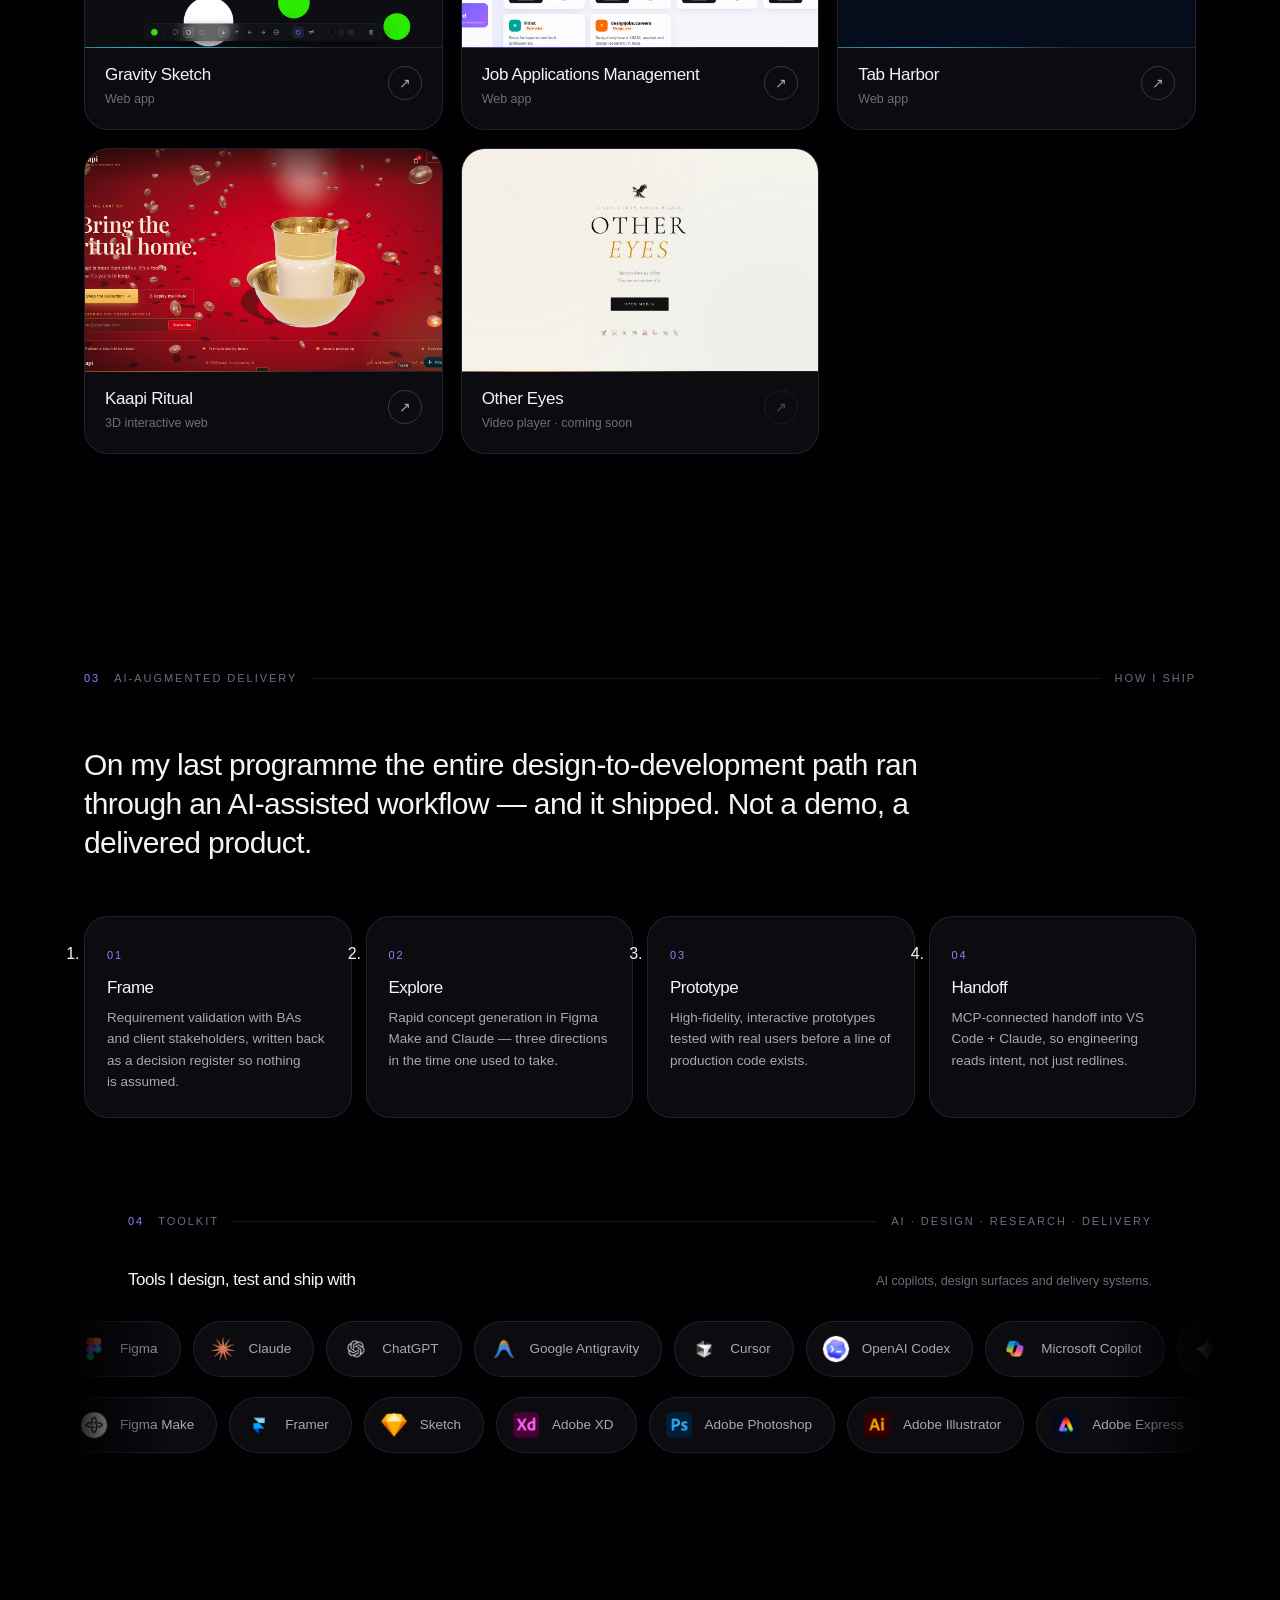
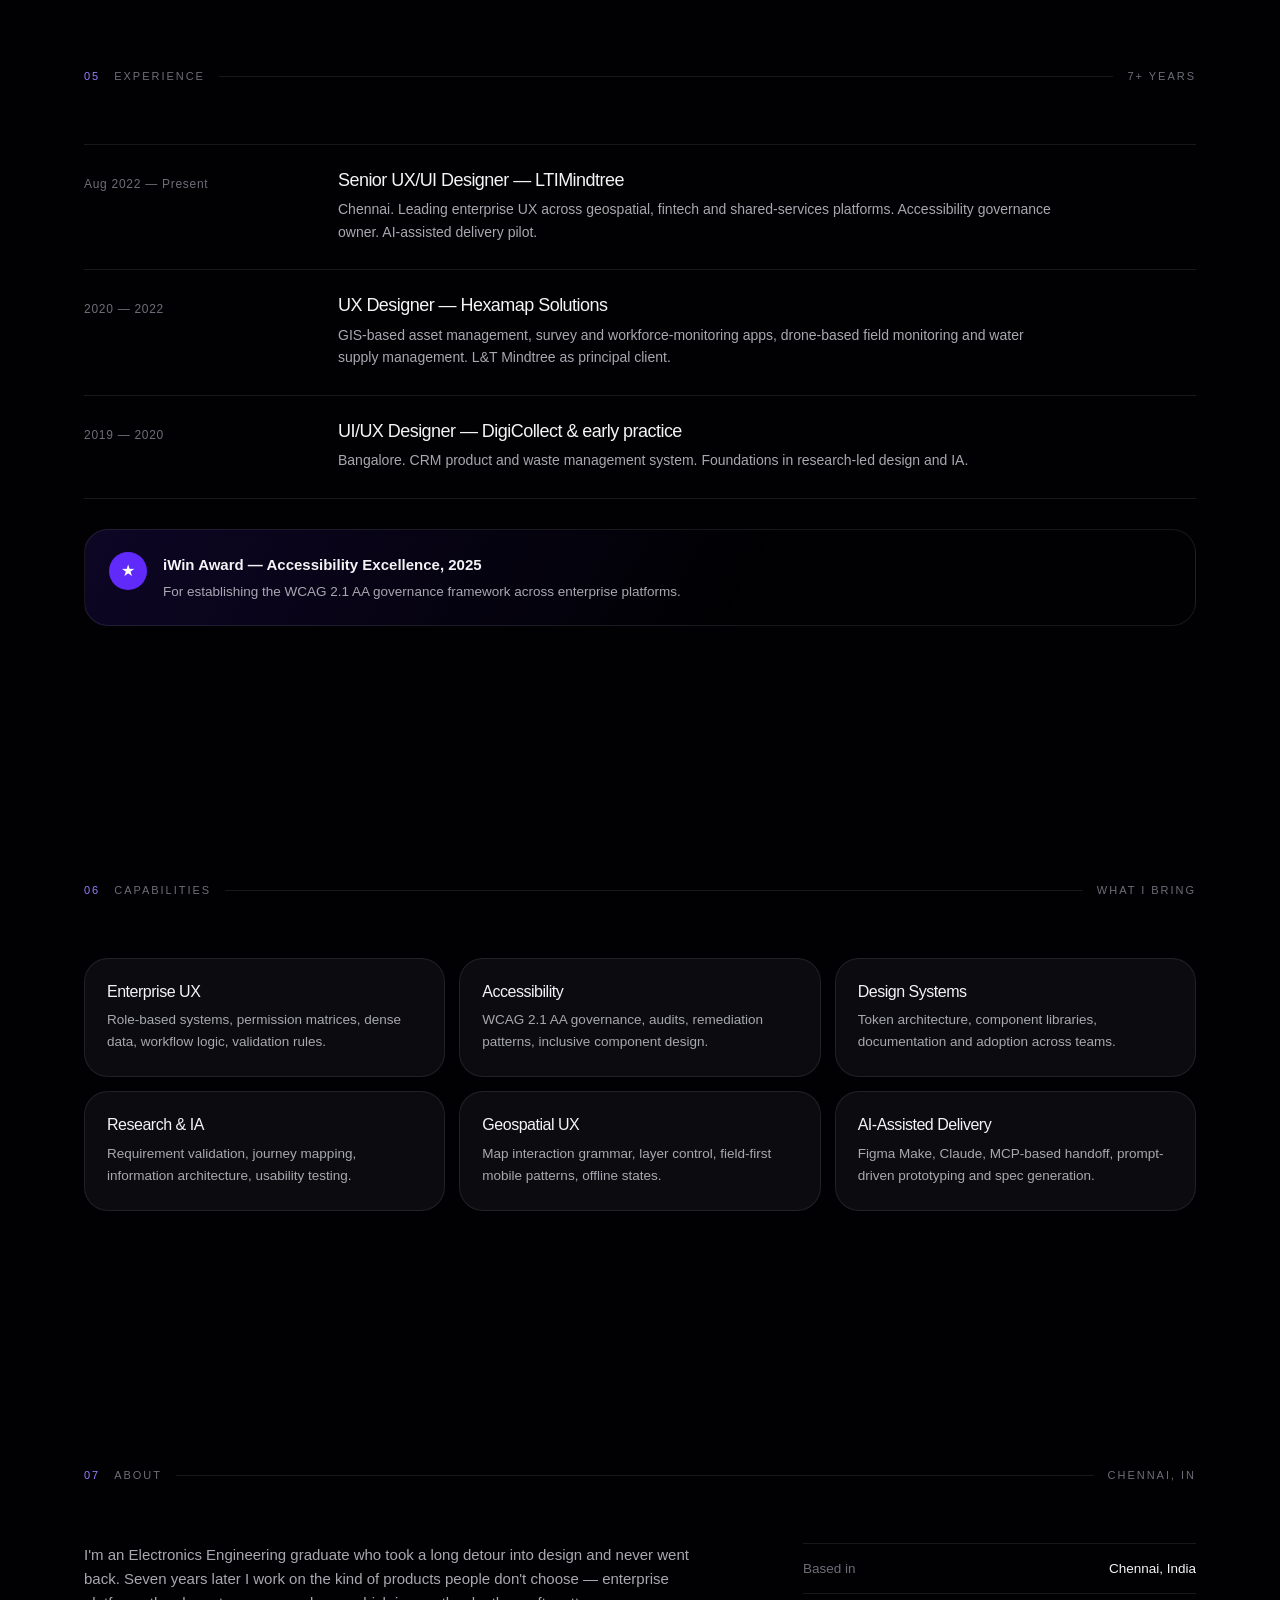
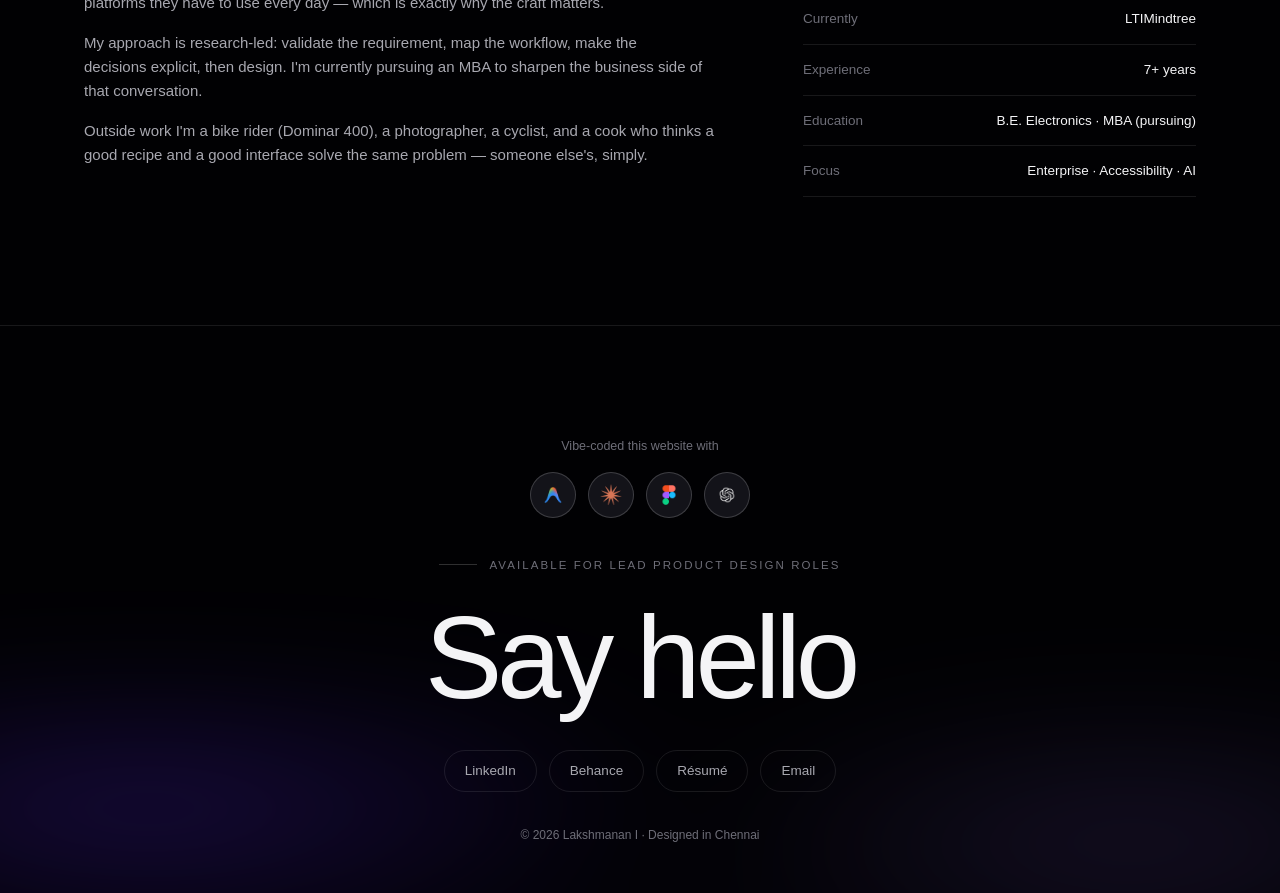
==== commit 4ff2fe6b: "November" ====
--- a/index.html
+++ b/index.html
@@ -3,11 +3,11 @@
 <head>
 <meta charset="UTF-8" />
 <meta name="viewport" content="width=device-width, initial-scale=1" />
-<title>Lakshmanan Kurichi — Senior UX Designer &amp; AI Product Builder</title>
-<meta name="description" content="Lakshmanan Kurichi — Senior UX Designer and AI Product Builder in Chennai, India. 7+ years designing enterprise platforms, accessible experiences, design systems and AI-augmented products." />
+<title>Lakshmanan I — Senior UX/UI Designer | Enterprise UX, Accessibility &amp; AI-assisted delivery</title>
+<meta name="description" content="Lakshmanan I — Senior UX/UI Designer in Chennai. 7+ years designing enterprise platforms: accessibility governance (WCAG 2.1 AA), design systems, geospatial operations and AI-augmented delivery for Fortune 500 clients." />
 <meta name="theme-color" content="#010103" />
 <meta property="og:title" content="Lakshmanan I — Senior UX/UI Designer" />
-<meta property="og:description" content="Senior UX Designer and AI Product Builder. Enterprise UX, accessible experiences, design systems and AI-augmented delivery." />
+<meta property="og:description" content="Enterprise UX, accessibility governance, design systems and AI-assisted delivery." />
 <meta property="og:type" content="website" />
 <link rel="icon" href="assets/brand-logo.png" />
 <style>
@@ -54,7 +54,7 @@
   background:var(--obsidian);color:var(--text);line-height:1.6;
   overflow-x:hidden;-webkit-font-smoothing:antialiased;
 }
-body.menu-open,body.gate-open{overflow:hidden}
+body.menu-open{overflow:hidden}
 
 a{color:inherit;text-decoration:none}
 h1,h2,h3,h4{text-wrap:balance;font-weight:500;letter-spacing:-.03em;line-height:1.1}
@@ -207,12 +207,8 @@
   background:var(--surface);overflow:hidden;transition:border-color var(--dur) var(--ease),transform var(--dur) var(--ease),background var(--dur) var(--ease)}
 .locked-card:hover{border-color:var(--line-strong);transform:translateY(-3px);background:var(--surface-2)}
 .lc-thumb{position:relative;display:block;aspect-ratio:16/9;overflow:hidden;border-bottom:1px solid var(--line)}
-.lc-thumb img{width:100%;height:100%;object-fit:cover;filter:blur(5px) saturate(.75) brightness(.62);transform:scale(1.06);transition:filter .5s var(--ease)}
-.locked-card:hover .lc-thumb img{filter:blur(3px) saturate(.9) brightness(.72)}
-.lc-thumb::after{content:"Protected";position:absolute;top:12px;right:12px;font-size:11px;color:var(--text-soft);
-  background:rgba(1,1,3,.72) url("data:image/svg+xml,%3Csvg xmlns='http://www.w3.org/2000/svg' viewBox='0 0 24 24' fill='none' stroke='%23A8A8B0' stroke-width='2'%3E%3Crect x='4' y='10' width='16' height='11' rx='2.5'/%3E%3Cpath d='M8 10V7a4 4 0 018 0v3'/%3E%3C/svg%3E") no-repeat 11px 50%;background-size:12px 12px;
-  border:1px solid var(--line-strong);border-radius:999px;padding:5px 12px 5px 29px;backdrop-filter:blur(8px)}
-.ico-lock{display:inline-block;width:12px;height:12px;background:url("data:image/svg+xml,%3Csvg xmlns='http://www.w3.org/2000/svg' viewBox='0 0 24 24' fill='none' stroke='%23A8A8B0' stroke-width='2'%3E%3Crect x='4' y='10' width='16' height='11' rx='2.5'/%3E%3Cpath d='M8 10V7a4 4 0 018 0v3'/%3E%3C/svg%3E") no-repeat center/contain}
+.lc-thumb img{width:100%;height:100%;object-fit:cover;transition:transform .8s var(--ease)}
+.locked-card:hover .lc-thumb img{transform:scale(1.04)}
 .lc-pad{display:block;padding:22px 24px 24px}
 .lc-year{display:block;font-size:11px;letter-spacing:.14em;text-transform:uppercase;color:var(--violet-soft)}
 .locked-card h3{font-size:19px;margin:10px 0 10px}
@@ -222,10 +218,40 @@
 .lc-cta{display:inline-flex;align-items:center;gap:8px;font-size:13px;color:var(--white)}
 .lc-cta .arrow{transition:transform var(--dur) var(--ease)}
 .locked-card:hover .lc-cta .arrow{transform:translateX(5px)}
-.access-note{display:flex;flex-wrap:wrap;gap:8px 16px;align-items:center;justify-content:center;margin-top:30px;font-size:13px;color:var(--text-muted)}
-.access-note a{color:var(--violet-soft)}
-.access-note a:hover{text-decoration:underline}
-
+  /* ---------- EXPERIMENTS ---------- */
+  .exp-head{display:flex;justify-content:space-between;align-items:flex-end;gap:20px;flex-wrap:wrap;margin-bottom:26px}
+  .exp-head h3{font-size:clamp(26px,3.6vw,42px)}
+  .exp-head p{font-size:14.5px;color:var(--text-soft);max-width:520px;margin-top:10px}
+  .filters{display:flex;flex-wrap:wrap;gap:8px;margin-bottom:28px}
+  .filter{border:1px solid var(--line-strong);background:rgba(255,255,255,.03);color:var(--text-soft);
+    border-radius:999px;padding:9px 18px;font-size:13px;cursor:pointer;
+    transition:background var(--dur) var(--ease),color var(--dur) var(--ease),border-color var(--dur) var(--ease)}
+  .filter:hover{color:var(--white);border-color:var(--violet-soft)}
+  .filter[aria-pressed="true"]{background:var(--violet);border-color:var(--violet);color:#fff;box-shadow:0 8px 24px rgba(96,43,250,.35)}
+  .filter .ct{opacity:.6;margin-left:6px;font-size:11px}
+  .exp-grid{display:grid;grid-template-columns:repeat(3,1fr);gap:18px}
+  .exp{display:block;border:1px solid var(--line);border-radius:var(--radius-lg);background:var(--surface);overflow:hidden;
+    transition:border-color var(--dur) var(--ease),transform var(--dur) var(--ease),background var(--dur) var(--ease)}
+  a.exp:hover{border-color:var(--line-strong);transform:translateY(-3px);background:var(--surface-2)}
+  .exp-thumb{position:relative;display:block;aspect-ratio:16/10;overflow:hidden;border-bottom:1px solid var(--line);
+    background:radial-gradient(80% 90% at 20% 10%,var(--c1,#602BFA),transparent 60%),radial-gradient(70% 80% at 90% 100%,var(--c2,#1b1033),transparent 60%),#0d0d14}
+  .exp-thumb img{width:100%;height:100%;object-fit:cover;transition:transform .8s var(--ease)}
+  a.exp:hover .exp-thumb img{transform:scale(1.04)}
+  .exp-ph{position:absolute;inset:0;display:grid;place-items:center;text-align:center;padding:20px}
+  .exp-ph b{font-size:clamp(20px,2.4vw,28px);font-weight:500;letter-spacing:-.03em;color:#fff;text-shadow:0 6px 30px rgba(0,0,0,.4)}
+  .exp-ph small{display:block;margin-top:6px;font-size:10.5px;letter-spacing:.16em;text-transform:uppercase;color:rgba(255,255,255,.7)}
+  .exp-body{display:flex;justify-content:space-between;align-items:flex-start;gap:12px;padding:18px 20px 20px}
+  .exp-body h4{font-size:17px;font-weight:500;letter-spacing:-.02em;margin-bottom:4px}
+  .exp-body p{font-size:12.5px;color:var(--text-muted)}
+  .exp-go{flex:none;width:34px;height:34px;border-radius:50%;display:grid;place-items:center;border:1px solid var(--line-strong);
+    font-size:14px;color:var(--text-soft);transition:background var(--dur) var(--ease),color var(--dur) var(--ease),transform var(--dur) var(--ease)}
+  a.exp:hover .exp-go{background:var(--violet);border-color:var(--violet);color:#fff;transform:rotate(-8deg)}
+  .exp.soon .exp-go{opacity:.4}
+  .exp-empty{grid-column:1/-1;text-align:center;padding:48px 20px;border:1px dashed var(--line-strong);border-radius:var(--radius-lg);color:var(--text-muted);font-size:14px}
+  .exp-grid li[hidden],.exp-thumb img[hidden]{display:none}
+  .exp-body>div{min-width:0}
+  @media (max-width:1080px){.exp-grid{grid-template-columns:repeat(2,1fr)}}
+  @media (max-width:640px){.exp-grid{grid-template-columns:1fr}}
 /* ---------- WORKFLOW ---------- */
 .workflow{padding-top:clamp(56px,7vw,88px);padding-bottom:clamp(30px,3.5vw,44px)}
 .lede{font-size:clamp(19px,2.6vw,30px);max-width:880px;margin-bottom:clamp(34px,5vw,54px);letter-spacing:-.02em;line-height:1.3}
@@ -315,20 +341,6 @@
 .f-links a{font-size:13.5px;color:var(--text-soft);border:1px solid var(--line);border-radius:999px;padding:9px 20px;transition:color var(--dur) var(--ease),border-color var(--dur) var(--ease),transform var(--dur) var(--ease)}
 .f-links a:hover{color:var(--white);border-color:var(--violet-soft);transform:translateY(-2px)}
 .f-note{font-size:12px;color:var(--text-muted)}
-
-/* ---------- GATE ---------- */
-.gate{position:fixed;inset:0;z-index:200;display:none;place-items:center;padding:20px;background:rgba(1,1,3,.78);backdrop-filter:blur(8px)}
-.gate.open{display:grid}
-.gate-box{position:relative;width:100%;max-width:440px;border:1px solid var(--line-strong);border-radius:var(--radius-lg);background:var(--surface-2);padding:32px 30px;text-align:center}
-.gate-close{position:absolute;top:12px;right:12px;width:34px;height:34px;border:none;border-radius:10px;background:rgba(255,255,255,.07);cursor:pointer}
-.gate-icon{width:34px;height:34px;margin:0 auto 12px;background:url("data:image/svg+xml,%3Csvg xmlns='http://www.w3.org/2000/svg' viewBox='0 0 24 24' fill='none' stroke='%23A8A8B0' stroke-width='2'%3E%3Crect x='4' y='10' width='16' height='11' rx='2.5'/%3E%3Cpath d='M8 10V7a4 4 0 018 0v3'/%3E%3C/svg%3E") no-repeat center/contain}
-.gate-box h2{font-size:19px;margin-bottom:10px}
-.gate-sub{font-size:13.5px;color:var(--text-soft);margin-bottom:20px}
-.gate-field input{width:100%;padding:13px 16px;border-radius:12px;border:1px solid var(--line-strong);background:rgba(255,255,255,.04);color:var(--text);font-size:14px}
-.gate-err{display:none;font-size:12.5px;color:#FF7A7A;margin-top:10px}
-.gate-err.show{display:block}
-.gate-actions{display:flex;gap:10px;margin-top:18px}
-.gate-actions .btn{flex:1;justify-content:center;padding:12px 18px;font-size:13.5px}
 
 /* ---------- RESPONSIVE ---------- */
 @media (max-width:1080px){
@@ -370,50 +382,6 @@
   .vibe-chip{width:42px;height:42px}
 }
 </style>
-<style id="modern-tech-v1">
-
-/* Modern Tech redesign — V1. Scoped visual refresh; existing content and interactions preserved. */
-:root {
-  --obsidian:#F7F8FA; --violet:#635BFF; --violet-soft:#635BFF; --white:#FFFFFF;
-  --surface:#FFFFFF; --surface-2:#F0F2F7;
-  --line:rgba(16,19,26,.10); --line-strong:rgba(16,19,26,.20);
-  --text:#10131A; --text-soft:#4D5666; --text-muted:#687386;
-  --radius:16px; --radius-lg:24px;
-  --aura:radial-gradient(60% 55% at 18% 20%,rgba(99,91,255,.13),transparent 65%),
-         radial-gradient(50% 50% at 82% 30%,rgba(165,230,211,.27),transparent 65%);
-}
-body { background:var(--obsidian);color:var(--text); }
-.nav::after {background:linear-gradient(to bottom,rgba(247,248,250,.96),rgba(247,248,250,.82) 55%,transparent)}
-.brand img {max-height:32px}
-.nav-links a:not(.nav-cta):hover,.f-link {color:var(--text)}
-.nav-links a:not(.nav-cta)::after {background:var(--violet)}
-.nav-cta {background:var(--text);color:#fff}
-.nav-cta:hover {box-shadow:0 8px 24px rgba(16,19,26,.16)}
-.hero {min-height:min(860px,100svh)}
-.aura {opacity:.85;filter:blur(90px)}
-.hero h1 {font-weight:600;letter-spacing:-.055em}
-.hero h1 em {background:linear-gradient(100deg,#635BFF,#258C8A);-webkit-background-clip:text;background-clip:text}
-.btn-primary {color:#fff;box-shadow:0 10px 30px rgba(99,91,255,.18)}
-.btn-primary:hover {box-shadow:0 16px 40px rgba(99,91,255,.26)}
-.btn-ghost {background:#fff}
-.hp-glow {background:radial-gradient(circle,rgba(99,91,255,.15),rgba(165,230,211,.12) 45%,transparent 68%)}
-.hp-img {filter:drop-shadow(0 28px 48px rgba(16,19,26,.12))}
-.trusted,.locked-card,.logo-cell {background:#fff}
-.logo-cell img {opacity:.8}
-.feature-visual::after {background:linear-gradient(140deg,rgba(99,91,255,.08),transparent 55%)}
-.f-link {border-color:var(--line-strong)}
-.lc-thumb::after {color:#fff}
-.status {background:#fff}
-.section-meta .num,.f-year {color:var(--violet)}
-:focus-visible {outline-color:var(--violet)}
-@media(max-width:767px) {
-  .hero {min-height:auto}
-  .nav {background:rgba(247,248,250,.92)}
-  .hamburger {background:rgba(16,19,26,.08)}
-  .hamburger span {background:var(--text)}
-}
-
-</style>
 </head>
 <body>
 
@@ -429,6 +397,7 @@
   </button>
   <div class="nav-links" id="navLinks">
     <a href="#work">Work</a>
+    <a href="#experiments">Experiments</a>
     <a href="#workflow">AI Workflow</a>
     <a href="#toolkit">Toolkit</a>
     <a href="#experience">Experience</a>
@@ -446,19 +415,20 @@
 
   <div class="hero-inner">
     <a class="status" href="mailto:lakshmanan.design@outlook.com?subject=Lead%20Product%20Design%20opportunity">
-      <span class="status-dot" aria-hidden="true"></span> Open to Senior UX roles &amp; select client projects
+      <span class="status-dot" aria-hidden="true"></span> Open to Lead Product Design roles
     </a>
 
-    <p class="eyebrow"><span class="rule" aria-hidden="true"></span> Chennai, India · UX × AI</p>
+    <p class="eyebrow"><span class="rule" aria-hidden="true"></span> Chennai, India · LTIMindtree</p>
 
     <h1 id="hero-h">
-      <span class="line"><span>Designing what’s</span></span>
-      <span class="line"><span><em>complex</em> into clear</span></span>
-      <span class="line"><span>digital experiences.</span></span>
+      <span class="line"><span>Senior UX Designer</span></span>
+      <span class="line"><span>building <em>enterprise-grade</em></span></span>
+      <span class="line"><span>products with AI.</span></span>
     </h1>
 
     <p class="hero-sub">
-      I’m a Senior UX Designer and AI Product Builder with 7+ years shaping enterprise platforms, accessible workflows and design systems. I turn complex problems into intuitive digital experiences — from research and strategy to prototypes and AI-assisted delivery.
+      7+ years designing complex enterprise platforms — accessibility governance,
+      design systems, geospatial operations and AI-augmented delivery for Fortune 500 clients.
     </p>
 
     <div class="hero-actions">
@@ -500,7 +470,7 @@
 
   <p class="work-label reveal">
     <span class="pill"><span class="dot-live" aria-hidden="true"></span> Open access</span>
-    <span>Two full case studies</span>
+    <span>Featured case studies</span>
     <span class="line-rule"></span>
   </p>
 
@@ -554,68 +524,79 @@
   </article>
 
   <p class="work-label reveal" style="margin-top:clamp(56px,7vw,92px)">
-    <span class="pill"><span class="ico-lock" aria-hidden="true"></span> Password protected</span>
-    <span>Client-confidential work</span>
+    <span class="pill"><span class="dot-live" aria-hidden="true"></span> Open access</span>
+    <span>More enterprise case studies</span>
     <span class="line-rule"></span>
   </p>
 
   <div class="locked-grid">
-    <button class="locked-card reveal" type="button" data-href="https://www.behance.net/lakshmanankurichi" data-case="AkzoNobel — Accessibility Governance Programme">
+    <a class="locked-card reveal" href="case-studies/akzonobel.html">
       <span class="lc-thumb"><img src="assets/case-accessibility.jpg" alt="AkzoNobel Visualizer mobile app colour discovery screen" loading="lazy" /></span>
       <span class="lc-pad">
         <span class="lc-year">2023 — 2025 · AkzoNobel</span>
         <h3>Accessibility Governance Programme</h3>
         <span class="lc-desc">A WCAG 2.1 AA governance framework across the Visualizer, Canopy, Wood and Cooper product family — audit criteria, remediation patterns and a repeatable sign-off checklist owned by design and engineering.</span>
-        <ul class="lc-tags"><li>Accessibility</li><li>WCAG 2.1 AA</li><li>Governance</li><li>iWin Award</li></ul>
-        <span class="lc-cta">Request access <span class="arrow" aria-hidden="true">→</span></span>
+        <ul class="lc-tags"><li>Accessibility</li><li>WCAG 2.1 AA</li><li>Governance</li><li>iWin Award</li><li>3.21 → 6.11:1</li></ul>
+        <span class="lc-cta">Read the case study <span class="arrow" aria-hidden="true">→</span></span>
       </span>
-    </button>
-
-    <button class="locked-card reveal" type="button" data-href="https://www.behance.net/lakshmanankurichi" data-case="LERETA — Tax Filing &amp; Compliance Platform">
+    </a>
+
+    <a class="locked-card reveal" href="case-studies/lereta.html">
       <span class="lc-thumb"><img src="assets/case-lereta.jpg" alt="LERETA procurement and compliance dashboard on laptop and phone" loading="lazy" /></span>
       <span class="lc-pad">
         <span class="lc-year">2025 — 2026 · LERETA</span>
         <h3>Tax Filing &amp; Compliance Platform</h3>
         <span class="lc-desc">A high-volume filing workflow where one mis-keyed parcel becomes a compliance event. End-to-end workflow mapping, validation and exception-handling rules, and a review queue that surfaces risk first.</span>
         <ul class="lc-tags"><li>Fintech</li><li>Workflow UX</li><li>AI-assisted</li><li>Enterprise</li></ul>
-        <span class="lc-cta">Request access <span class="arrow" aria-hidden="true">→</span></span>
+        <span class="lc-cta">Read the case study <span class="arrow" aria-hidden="true">→</span></span>
       </span>
-    </button>
-
-    <button class="locked-card reveal" type="button" data-href="https://www.behance.net/lakshmanankurichi" data-case="Schneider Electric — E-commerce &amp; Catalogue Integration">
+    </a>
+
+    <a class="locked-card reveal" href="case-studies/schneider.html">
       <span class="lc-thumb"><img src="assets/case-schneider.jpg" alt="Electrical products e-commerce catalogue storefront on a laptop" loading="lazy" /></span>
       <span class="lc-pad">
         <span class="lc-year">2022 — 2023 · Schneider Electric</span>
         <h3>E-commerce &amp; Catalogue Integration</h3>
         <span class="lc-desc">Bringing a deeply technical product catalogue into a commerce experience: configurable products, spec-heavy comparison and a quote-to-cart path that works for distributors and direct buyers alike.</span>
         <ul class="lc-tags"><li>E-commerce</li><li>B2B</li><li>Design System</li></ul>
-        <span class="lc-cta">Request access <span class="arrow" aria-hidden="true">→</span></span>
+        <span class="lc-cta">Read the case study <span class="arrow" aria-hidden="true">→</span></span>
       </span>
-    </button>
-
-    <button class="locked-card reveal" type="button" data-href="https://www.behance.net/lakshmanankurichi" data-case="LTIMindtree — Shared Services &amp; Insurance Portals">
+    </a>
+
+    <a class="locked-card reveal" href="case-studies/ltimindtree.html">
       <span class="lc-thumb"><img src="assets/case-sharedservices.jpg" alt="Employee shared services portal with payroll and benefits dashboards on laptop and phone" loading="lazy" /></span>
       <span class="lc-pad">
         <span class="lc-year">2022 — 2024 · LTIMindtree</span>
         <h3>Shared Services &amp; Insurance Portals</h3>
         <span class="lc-desc">A cluster of internal platforms — Shared Services Centre, an insurance AI portal and a student enrolment journey. Role-based access, dense data and forms simple enough for first-timers, fast enough for daily operators.</span>
         <ul class="lc-tags"><li>Enterprise</li><li>Insurance</li><li>Forms UX</li></ul>
-        <span class="lc-cta">Request access <span class="arrow" aria-hidden="true">→</span></span>
+        <span class="lc-cta">Read the case study <span class="arrow" aria-hidden="true">→</span></span>
       </span>
-    </button>
-  </div>
-
-  <p class="access-note reveal">
-    <span>These case studies contain client-confidential material.</span>
-    <a href="mailto:lakshmanan.design@outlook.com?subject=Case%20study%20access%20request">Email me for the password →</a>
-  </p>
+    </a>
+  </div>
+
+</section>
+
+<!-- ============ EXPERIMENTS ============ -->
+<section class="section experiments" id="experiments" aria-labelledby="exp-h">
+  <p class="section-meta reveal">
+    <span class="num">02</span><span>Experiments</span><span class="line-rule"></span><span>Play · Prototype · Ship</span>
+  </p>
+  <div class="exp-head reveal">
+    <div>
+      <h3 id="exp-h">Experiments</h3>
+      <p>A space for creative prototypes, interaction explorations and AI-powered builds.</p>
+    </div>
+  </div>
+  <div class="filters reveal" id="expFilters" role="group" aria-label="Filter experiments"></div>
+  <ul class="exp-grid" id="expGrid" aria-live="polite"></ul>
 </section>
 
 <!-- ============ AI WORKFLOW ============ -->
 <section class="section workflow" id="workflow" aria-labelledby="wf-h">
   <h2 class="sr-only" id="wf-h">AI-augmented delivery</h2>
   <p class="section-meta reveal">
-    <span class="num">02</span><span>AI-Augmented Delivery</span><span class="line-rule"></span><span>How I ship</span>
+    <span class="num">03</span><span>AI-Augmented Delivery</span><span class="line-rule"></span><span>How I ship</span>
   </p>
 
   <p class="lede reveal">
@@ -635,7 +616,7 @@
 <section class="section toolkit" id="toolkit" aria-labelledby="tk-h">
   <h2 class="sr-only" id="tk-h">Toolkit</h2>
   <p class="section-meta reveal">
-    <span class="num">03</span><span>Toolkit</span><span class="line-rule"></span><span>AI · Design · Research · Delivery</span>
+    <span class="num">04</span><span>Toolkit</span><span class="line-rule"></span><span>AI · Design · Research · Delivery</span>
   </p>
   <div class="toolkit-head reveal">
     <h3>Tools I design, test and ship with</h3>
@@ -654,7 +635,7 @@
 <section class="section experience" id="experience" aria-labelledby="exp-h">
   <h2 class="sr-only" id="exp-h">Experience</h2>
   <p class="section-meta reveal">
-    <span class="num">04</span><span>Experience</span><span class="line-rule"></span><span>7+ years</span>
+    <span class="num">05</span><span>Experience</span><span class="line-rule"></span><span>7+ years</span>
   </p>
 
   <div class="timeline">
@@ -691,7 +672,7 @@
 <section class="section skills" id="capabilities" aria-labelledby="cap-h">
   <h2 class="sr-only" id="cap-h">Capabilities</h2>
   <p class="section-meta reveal">
-    <span class="num">05</span><span>Capabilities</span><span class="line-rule"></span><span>What I bring</span>
+    <span class="num">06</span><span>Capabilities</span><span class="line-rule"></span><span>What I bring</span>
   </p>
   <ul class="skill-grid">
     <li class="skill reveal"><h3>Enterprise UX</h3><p>Role-based systems, permission matrices, dense data, workflow logic, validation rules.</p></li>
@@ -707,7 +688,7 @@
 <section class="section about" id="about" aria-labelledby="about-h">
   <h2 class="sr-only" id="about-h">About</h2>
   <p class="section-meta reveal">
-    <span class="num">06</span><span>About</span><span class="line-rule"></span><span>Chennai, IN</span>
+    <span class="num">07</span><span>About</span><span class="line-rule"></span><span>Chennai, IN</span>
   </p>
   <div class="about-grid">
     <div class="about-copy reveal">
@@ -736,7 +717,7 @@
       <ul class="vibe-row" id="vibeRow"></ul>
     </div>
 
-    <p class="eyebrow"><span class="rule" aria-hidden="true"></span> Open to Senior UX opportunities &amp; select collaborations</p>
+    <p class="eyebrow"><span class="rule" aria-hidden="true"></span> Available for Lead Product Design roles</p>
     <a class="say-hello" href="mailto:lakshmanan.design@outlook.com">Say hello</a>
     <nav class="f-links" aria-label="Elsewhere">
       <a href="https://www.linkedin.com/in/lakshmanan-ux/" target="_blank" rel="noopener noreferrer">LinkedIn</a>
@@ -748,26 +729,6 @@
   </div>
 </footer>
 
-<!-- ============ PASSWORD GATE ============ -->
-<div class="gate" id="gate" role="dialog" aria-modal="true" aria-labelledby="gateTitle">
-  <div class="gate-box">
-    <button class="gate-close" id="gateClose" type="button" aria-label="Close dialog">✕</button>
-    <div class="gate-icon" aria-hidden="true"></div>
-    <h2 id="gateTitle">Protected case study</h2>
-    <p class="gate-sub"><b id="gateCase">This case study</b> contains client-confidential research, flows and screens. Enter the access password to continue.</p>
-    <form id="gateForm" autocomplete="off">
-      <p class="gate-field">
-        <input type="password" id="gateInput" placeholder="Access password" aria-label="Access password" />
-      </p>
-      <p class="gate-err" id="gateErr" role="alert">That password isn't right — try again or request access.</p>
-      <div class="gate-actions">
-        <button class="btn btn-primary" type="submit">Unlock <span aria-hidden="true">→</span></button>
-        <a class="btn btn-ghost" href="mailto:lakshmanan.design@outlook.com?subject=Case%20study%20access%20request">Request access</a>
-      </div>
-    </form>
-  </div>
-</div>
-
 <script>
 (function(){
   "use strict";
@@ -778,6 +739,8 @@
      an entry below as ["Display Name","<slug>"]
      ========================================================= */
   var TOOLS = [
+    ["Figma",              "figma"],
+    ["Claude",             "claude"],
     ["ChatGPT",            "chatgpt"],
     ["Google Antigravity", "antigravity"],
     ["Cursor",             "cursor"],
@@ -803,7 +766,7 @@
            'width="30" height="30" /><span>' + t[0] + '</span></li>';
   }
 
-  var rowA = TOOLS.slice(0, 9), rowB = TOOLS.slice(9);
+  var rowA = TOOLS.slice(0, 10), rowB = TOOLS.slice(10);
   var t1 = document.getElementById("track1"), t2 = document.getElementById("track2");
   if(t1) t1.innerHTML = rowA.map(chip).join("") + rowA.map(chip).join("");
   if(t2) t2.innerHTML = rowB.map(chip).join("") + rowB.map(chip).join("");
@@ -818,7 +781,7 @@
   var vr = document.getElementById("vibeRow");
   if(vr){
     vr.innerHTML = VIBE.map(function(v){
-      return '<li class="vibe-chip" tabindex="0" data-name="' + v[0] + '">' +
+      return '<li class="vibe-chip" data-name="' + v[0] + '" title="' + v[0] + '">' +
              '<img src="assets/tool-' + v[1] + '.png" alt="' + v[0] + '" loading="lazy" ' +
              'width="26" height="26" /></li>';
     }).join("");
@@ -853,51 +816,65 @@
     els.forEach(function(el){ el.classList.add("in"); });
   }
 
-  /* ---- Password gate ---- */
-  var gate    = document.getElementById("gate");
-  var gateBox = document.getElementById("gateCase");
-  var input   = document.getElementById("gateInput");
-  var err     = document.getElementById("gateErr");
-  var lastFocus = null, currentCard = null;
-
-  var ACCESS_PASSWORD = "lakshmanan2026";
-
-  function openGate(card){
-    lastFocus = document.activeElement;
-    currentCard = card;
-    gateBox.innerHTML = card.getAttribute("data-case");
-    err.classList.remove("show");
-    input.value = "";
-    gate.classList.add("open");
-    document.body.classList.add("gate-open");
-    setTimeout(function(){ input.focus(); }, 60);
+  /* =========================================================
+     EXPERIMENTS — edit this list only.
+     thumb: put assets/exp-<slug>.gif (animated) or exp-<slug>.jpg / .png.
+            The page tries .gif → .jpg → .png, then falls back to a gradient tile.
+     url:   live link. Leave "" to show the card as "coming soon".
+     cats:  ui · live · web · mobile · animation
+     ========================================================= */
+  var EXPERIMENTS = [
+    {t:"Chennai Metro",              s:"Three.js 3D map",      slug:"chennai-metro",    cats:["web","live"],              url:"https://chennai-metro-pink.vercel.app/", c:["#2f6bff","#0a1a3a"]},
+    {t:"Slice Theory",               s:"WebGL",                slug:"slice-theory",     cats:["web","ui","live"],         url:"https://slice-theory.netlify.app/",      c:["#e2a6a0","#3a1414"]},
+    {t:"Tesla Game",                 s:"Game",                 slug:"tesla-game",       cats:["web","live"],              url:"https://teslaroadstergame.vercel.app/",  c:["#e31937","#0b0b12"]},
+    {t:"Gravity Sketch",             s:"Web app",              slug:"gravity-sketch",   cats:["web","animation","live"],  url:"https://gravity-sketchpad-pro.vercel.app/", c:["#22d3ee","#0b0b0b"]},
+    {t:"Job Applications Management",s:"Web app",              slug:"job-tracker",      cats:["web","ui","live"],         url:"https://jobflowlivefeed.vercel.app/",    c:["#4f46e5","#101028"]},
+    {t:"Tab Harbor",                 s:"Web app",              slug:"tab-harbor",       cats:["web","ui","live"],         url:"https://tab-harbor-two.vercel.app/",     c:["#22b8cf","#06101f"]},
+    {t:"Kaapi Ritual",               s:"3D interactive web",   slug:"kaapi-ritual",     cats:["web","animation","live"],  url:"https://kaaapi.netlify.app/",            c:["#b45309","#1c0d05"]},
+    {t:"Other Eyes",                 s:"Video player",         slug:"other-eyes",       cats:["ui","animation"],          url:"", c:["#c9a24a","#1a1408"]},
+    <!--{t:"AI Research Buddy",          s:"Web app",              slug:"ai-research-buddy",cats:["web","ui"],                url:"", c:["#7c3aed","#120a24"]},-->
+    <!--{t:"Motion Library",             s:"UI animation",         slug:"motion-library",   cats:["animation","ui"],          url:"", c:["#ec4899","#1a0a2e"]}-->
+  ];
+  var FILTERS = [["all","All"],["ui","UI"],["live","Live Apps"],["web","Web Apps"],["mobile","Mobile Apps"],["animation","Animation"]];
+  var fWrap = document.getElementById("expFilters"), grid = document.getElementById("expGrid");
+  function esc(x){ return String(x).replace(/[&<>"]/g,function(c){return {"&":"&amp;","<":"&lt;",">":"&gt;",'"':"&quot;"}[c];}); }
+  if(fWrap && grid){
+    fWrap.innerHTML = FILTERS.map(function(f,i){
+      var n = f[0]==="all" ? EXPERIMENTS.length : EXPERIMENTS.filter(function(e){return e.cats.indexOf(f[0])>-1;}).length;
+      return '<button type="button" class="filter" data-f="'+f[0]+'" aria-pressed="'+(i===0)+'">'+f[1]+'<span class="ct">'+n+'</span></button>';
+    }).join("");
+    grid.innerHTML = EXPERIMENTS.map(function(e){
+      var tag = e.url ? 'a' : 'div';
+      var attrs = e.url ? ' href="'+esc(e.url)+'" target="_blank" rel="noopener noreferrer"' : ' aria-label="'+esc(e.t)+' — link coming soon"';
+      return '<li data-cats="'+e.cats.join(" ")+'"><'+tag+' class="exp'+(e.url?'':' soon')+'"'+attrs+'>'+
+        '<div class="exp-thumb" style="--c1:'+e.c[0]+';--c2:'+e.c[1]+'"><span class="exp-ph" aria-hidden="true"><span><b>'+esc(e.t)+'</b><small>'+esc(e.s)+'</small></span></span>'+
+        '<img alt="'+esc(e.t)+' preview" decoding="async" data-slug="'+e.slug+'" hidden></div>'+
+        '<div class="exp-body"><div><h4>'+esc(e.t)+'</h4><p>'+esc(e.s)+(e.url?'':' · coming soon')+'</p></div><span class="exp-go" aria-hidden="true">↗</span></div>'+
+        '</'+tag+'></li>';
+    }).join("") + '<li class="exp-empty" id="expEmpty" hidden>Nothing here yet. New experiments in this category are on the way.</li>';
+    /* thumbnail loader: .gif → .jpg → .png → gradient tile */
+    [].forEach.call(grid.querySelectorAll("img[data-slug]"),function(img){
+      var exts=["gif","jpg","png"], i=0, slug=img.getAttribute("data-slug");
+      function next(){ if(i>=exts.length){ img.remove(); return; } img.src="assets/exp-"+slug+"."+exts[i++]; }
+      img.addEventListener("load",function(){ img.hidden=false; var ph=img.parentNode.querySelector(".exp-ph"); if(ph) ph.remove(); });
+      img.addEventListener("error",next); next();
+    });
+    fWrap.addEventListener("click",function(ev){
+      var b = ev.target.closest(".filter"); if(!b) return;
+      var f = b.getAttribute("data-f"), shown = 0;
+      [].forEach.call(fWrap.querySelectorAll(".filter"),function(x){ x.setAttribute("aria-pressed", x===b ? "true":"false"); });
+      [].forEach.call(grid.querySelectorAll("li[data-cats]"),function(li){
+        var ok = f==="all" || li.getAttribute("data-cats").split(" ").indexOf(f)>-1;
+        li.hidden = !ok; if(ok) shown++;
+      });
+      document.getElementById("expEmpty").hidden = shown>0;
+    });
   }
-  function closeGate(){
-    gate.classList.remove("open");
-    document.body.classList.remove("gate-open");
-    if(lastFocus) lastFocus.focus();
-  }
-
-  Array.prototype.forEach.call(document.querySelectorAll(".locked-card"), function(card){
-    card.addEventListener("click", function(){ openGate(card); });
-  });
-  document.getElementById("gateClose").addEventListener("click", closeGate);
-  gate.addEventListener("click", function(e){ if(e.target === gate) closeGate(); });
-  document.addEventListener("keydown", function(e){
-    if(e.key === "Escape" && gate.classList.contains("open")) closeGate();
-  });
-  document.getElementById("gateForm").addEventListener("submit", function(e){
-    e.preventDefault();
-    if(input.value.trim().toLowerCase() === ACCESS_PASSWORD.toLowerCase()){
-      err.classList.remove("show");
-      var dest = currentCard && currentCard.getAttribute("data-href");
-      if(dest){ window.open(dest, "_blank", "noopener"); }
-      closeGate();
-    } else {
-      err.classList.add("show");
-      input.select();
-      input.focus();
-    }
+  /* ---- GIF upgrade: same-name .gif in assets/ replaces the still image ---- */
+  [].forEach.call(document.querySelectorAll(".feature-visual img, .lc-thumb img"),function(img){
+    var src = img.getAttribute("src"); if(!/\.(jpe?g|png)$/i.test(src)) return;
+    var gif = src.replace(/\.(jpe?g|png)$/i,".gif"), probe = new Image();
+    probe.onload = function(){ img.src = gif; }; probe.src = gif;
   });
 })();
 </script>
